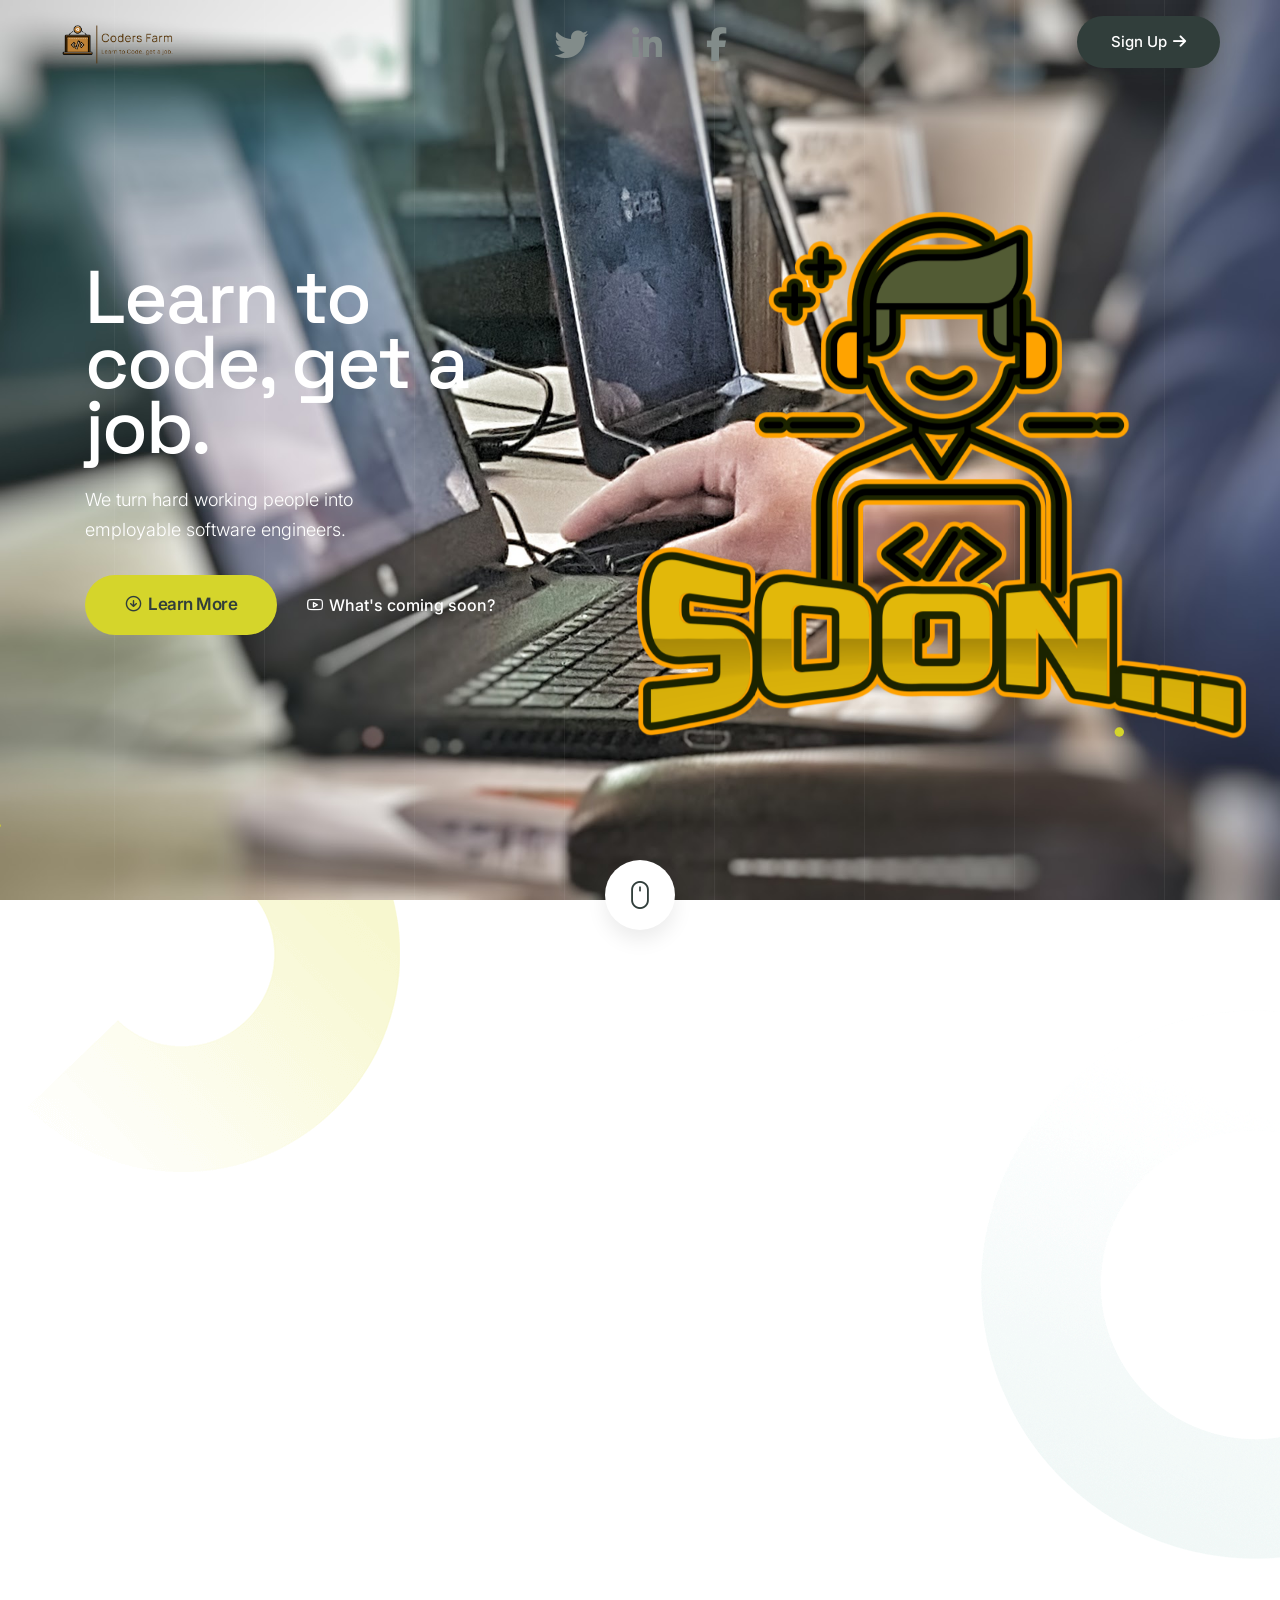
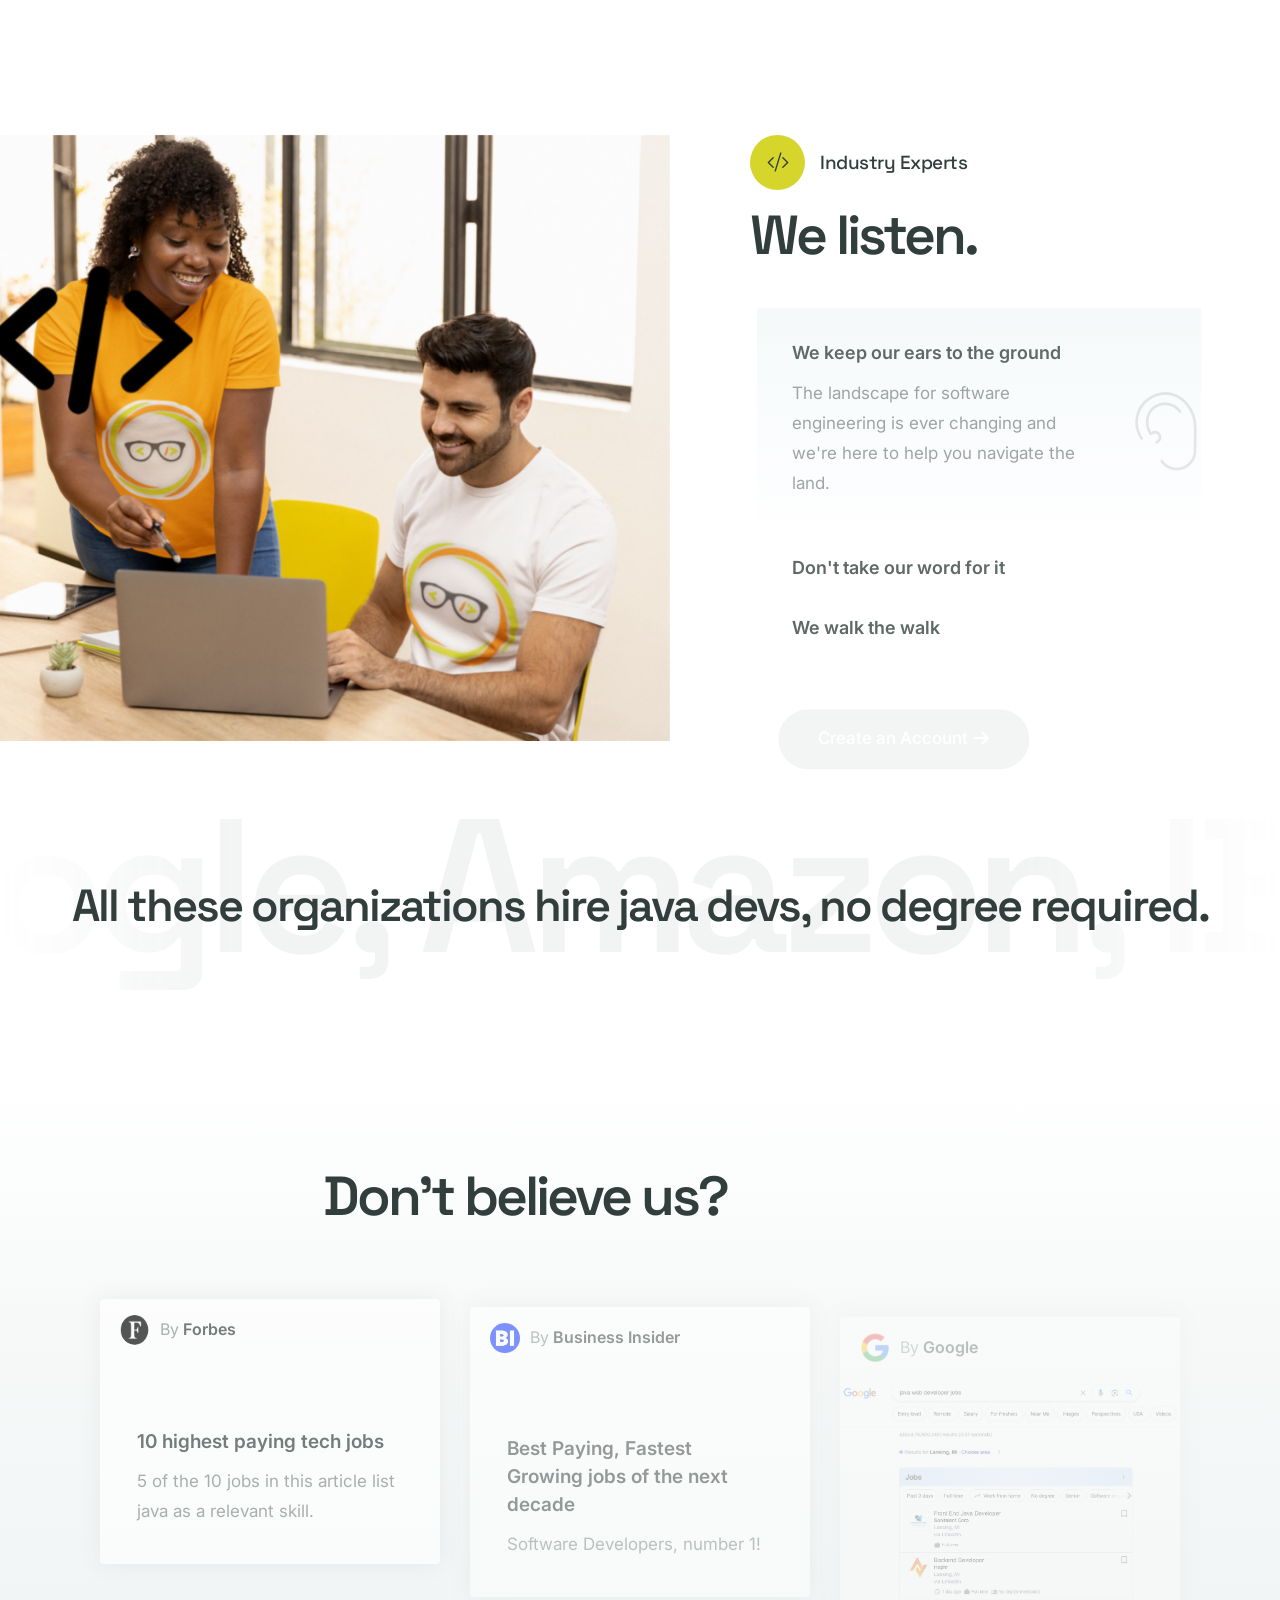
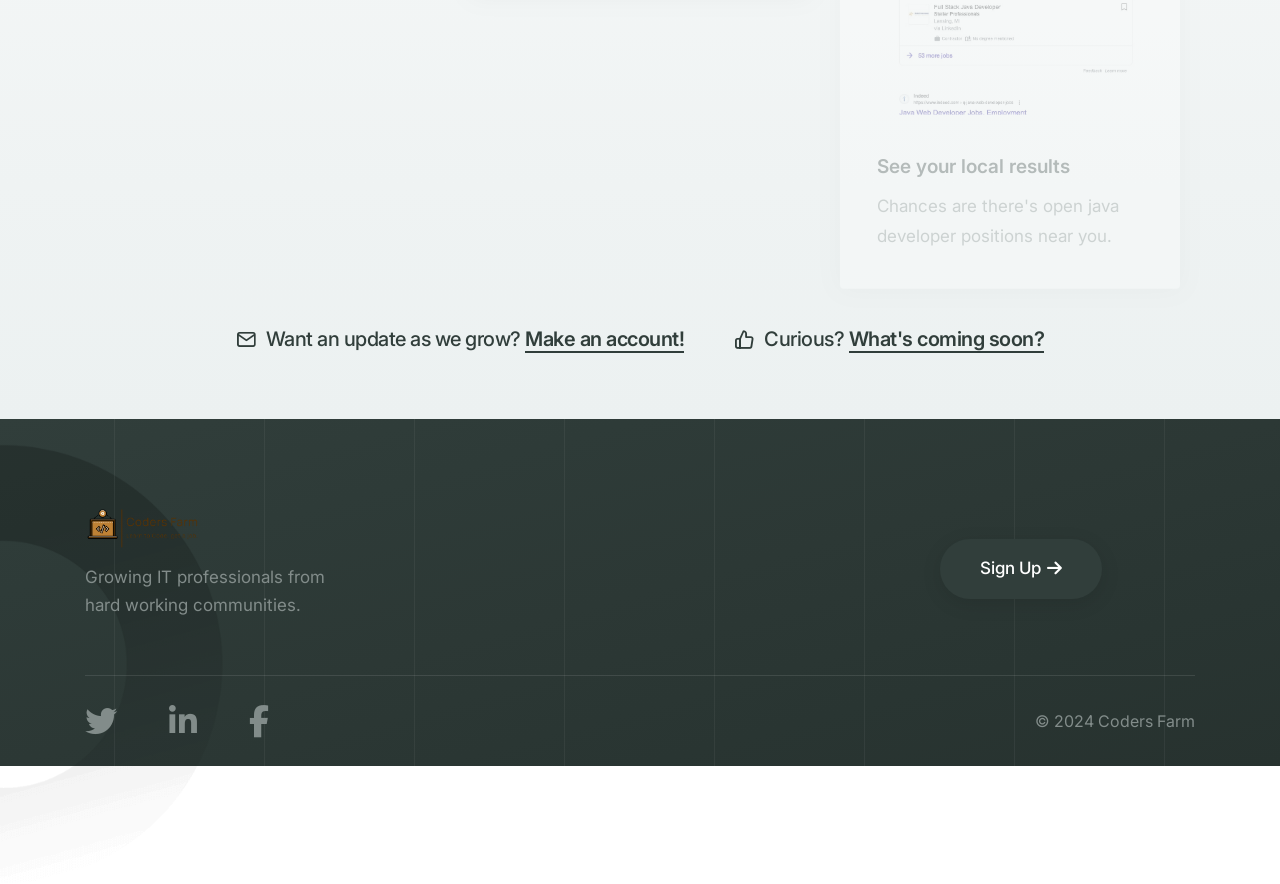
==== index.html @ 283779ad "init commit of base TLD site" ====
<!doctype html>
<html class="no-js" lang="en">
    <head>
        <title>Coders Farm - Learn to code, get a job.</title>
        <meta charset="utf-8">
        <meta http-equiv="X-UA-Compatible" content="IE=edge" />
        <meta name="author" content="ThemeZaa">
        <meta name="viewport" content="width=device-width,initial-scale=1.0" />
        <meta name="description" content="Elevate your online presence with Crafto - a modern, versatile, multipurpose Bootstrap 5 responsive HTML5, SCSS template using highly creative 48+ ready demos.">
        <!-- favicon icon -->
        <link rel="shortcut icon" href="images/cropped-codersfarm.png">
        <link rel="apple-touch-icon" href="images/apple-touch-icon-57x57.png">
        <link rel="apple-touch-icon" sizes="72x72" href="images/apple-touch-icon-72x72.png">
        <link rel="apple-touch-icon" sizes="114x114" href="images/apple-touch-icon-114x114.png">
        <!-- google fonts preconnect -->
        <link rel="preconnect" href="https://fonts.googleapis.com" crossorigin>
        <link rel="preconnect" href="https://fonts.gstatic.com" crossorigin>
        <!-- style sheets and font icons -->
        <link rel="stylesheet" href="css/vendors.min.css"/>
        <link rel="stylesheet" href="css/icon.min.css"/>
        <link rel="stylesheet" href="css/style.css"/>
        <link rel="stylesheet" href="css/responsive.css"/>
        <link rel="stylesheet" href="css/elearning.css" />
    </head>
    <body data-mobile-nav-trigger-alignment="right" data-mobile-nav-style="modern" data-mobile-nav-bg-color="#313e3b">
        <!-- start header -->
        <header> 
            <!-- start navigation -->
            <nav class="navbar navbar-expand-lg header-transparent bg-transparent header-reverse" data-header-hover="light">
                <div class="container-fluid">
                    <div class="col-auto col-lg-2 me-lg-0 me-auto">
                        <a class="navbar-brand" href="demo-elearning.html">
                            <img src="images/cf-wide-logo.png" alt="" class="default-logo">
                            <img src="images/cf-wide-logo.png" alt="" class="alt-logo">
                            <img src="images/demo-elearning-logo-black.png" data-at2x="images/demo-elearning-logo-black@2x.png" alt="" class="mobile-logo"> 
                        </a>
                    </div>
                    <div class="col-auto menu-order position-static">
                        <button class="navbar-toggler float-start" type="button" data-bs-toggle="collapse" data-bs-target="#navbarNav" aria-controls="navbarNav" aria-label="Toggle navigation">
                            <span class="navbar-toggler-line"></span>
                            <span class="navbar-toggler-line"></span>
                            <span class="navbar-toggler-line"></span>
                            <span class="navbar-toggler-line"></span>
                        </button>
                        <div class="collapse navbar-collapse" id="navbarNav"> 
                            <ul class="navbar-nav alt-font"> 
                                <li class="nav-item">
                                    <a class="twitter" href="https://twitter.com/coders_farm" target="_blank">
                                        <i class="fa-brands fa-twitter fa-2xl"></i>
                                    </a>
                                </li>
                                <li class="nav-item">
                                    &nbsp;&nbsp;&nbsp;&nbsp;&nbsp;
                                    &nbsp;&nbsp;&nbsp;&nbsp;&nbsp;
                                </li>
                                <li class="nav-item">
                                    <a class="linkedin" href="https://www.linkedin.com/company/7802043/admin/feed/posts/" target="_blank">
                                        <i class="fa-brands fa-linkedin-in fa-2xl"></i>
                                    </a>
                                </li>
                                <li class="nav-item">
                                    &nbsp;&nbsp;&nbsp;&nbsp;&nbsp;
                                    &nbsp;&nbsp;&nbsp;&nbsp;&nbsp;
                                </li>
                                <li class="nav-item">
                                    <a class="facebook" href="https://www.facebook.com/codersfarm" target="_blank">
                                        <i class="fa-brands fa-facebook-f fa-2xl"></i>
                                    </a>
                                </li>
                            </ul>
                        </div>
                    </div>
                    <div class="col-auto col-lg-2 text-end d-none d-sm-flex">
                        <div class="header-icon" style="margin-bottom: 5px;">
                            <a href="#modal-popup5" class="btn btn-large btn-dark-gray btn-box-shadow btn-rounded btn-switch-text slide-up-animation">
                                <span>
                                    <span class="btn-double-text" data-text="It's easy!">Sign Up</span>
                                    <span><i class="fa-solid fa-arrow-right"></i></span>
                                </span>
                            </a>
                        </div>  
                    </div>
                </div>
            </nav>
            <!-- end navigation -->
        </header>
        <!-- end header --> 
        <!-- start section -->
        <section class="p-0 overflow-hidden bg-dark-gray full-screen ipad-top-space-margin md-h-auto position-relative md-pb-70px sm-pb-40px cover-background" style="background-image: url('images/table-keyboards.jpeg')">
            <div class="background-position-center-top h-100 w-100 position-absolute left-0px top-0" style="background-image: url('images/vertical-line-bg-small.svg')"></div>
            <div id="particles-style-01" class="h-100 position-absolute left-0px top-0 w-100" data-particle="true" data-particle-options='{"particles": {"number": {"value": 6,"density": {"enable": true,"value_area": 2000}},"color": {"value": ["#d5d52b", "#d5d52b", "#d5d52b", "#d5d52b", "#d5d52b"]},"shape": {"type": "circle","stroke":{"width":0,"color":"#000000"}},"opacity": {"value": 1,"random": false,"anim": {"enable": false,"speed": 1,"sync": false}},"size": {"value": 8,"random": true,"anim": {"enable": false,"sync": true}},"line_linked":{"enable":false,"distance":0,"color":"#ffffff","opacity":1,"width":1},"move": {"enable": true,"speed":1,"direction": "right","random": false,"straight": false}},"interactivity": {"detect_on": "canvas","events": {"onhover": {"enable": false,"mode": "repulse"},"onclick": {"enable": false,"mode": "push"},"resize": true}},"retina_detect": false}'></div> 
            <div class="container h-100">
                <div class="row align-items-center justify-content-center h-100">
                    <div class="col-xl-5 col-lg-6 col-md-12 text-white text-center text-lg-start position-relative z-index-1 d-flex flex-column justify-content-center h-100 md-mt-50px md-mb-20px xs-mb-10px" data-anime='{ "el": "childs", "opacity": [0, 1], "rotateY": [90, 0], "rotateZ": [-10, 0], "translateY": [80, 0], "translateZ": [50, 0], "staggervalue": 200, "duration": 600, "delay": 100, "easing": "easeOutCirc" }'>
                        <span class="alt-font fs-75 lh-65 sm-fs-60 fw-500 mb-25px ls-minus-2px">Learn to code, get a job.</span>
                        <div class="mb-30px w-80 md-w-60 sm-w-100 d-block mx-auto mx-lg-0 overflow-hidden">
                            <span class="fs-18 fw-300 d-inline-block">We turn hard working people into employable software engineers.</span>
                        </div>
                        <div class="overflow-hidden">
                            <a href="#down-section" class="btn section-link btn-extra-large btn-base-color btn-rounded btn-switch-text fw-600 d-inline-block me-25px sm-me-10px align-middle left-icon">
                                <span>
                                    <span><i class="feather icon-feather-arrow-down-circle"></i></span>
                                    <span class="btn-double-text ls-minus-05px" data-text="Click!">Learn More</span>
                                </span>
                            </a>
                            <a href="https://www.youtube.com/embed/fCgTAINEyVQ" class="btn btn-link btn-hover-animation-switch btn-extra-large text-white popup-youtube btn-icon-left">
                                <span>
                                    <span class="btn-text">What's coming soon?</span>
                                    <span class="btn-icon"><i class="feather icon-feather-youtube"></i></span>
                                    <span class="btn-icon"><i class="feather icon-feather-youtube"></i></span>
                                </span> 
                            </a>
                        </div>
                    </div>
                    <div class="col-xl-7 col-lg-6 pt-30px lg-pt-0">
                        <div class="position-relative outside-box-right-10 md-outside-box-right-0 atropos" data-atropos>
                            <div class="atropos-scale">
                                <div class="atropos-rotate">
                                    <div class="atropos-inner text-center w-100">
                                        <img data-atropos-offset="1" class="position-relative z-index-9 animation-float" src="images/soon-logo.png" alt="">
                                    </div> 
                                </div>
                            </div>
                        </div>
                    </div>
                </div> 
            </div>
        </section>
        <!-- end section -->
        <!-- start section -->
        <section id="down-section" class="background-position-left-top background-no-repeat position-relative" style="background-image: url('images/demo-elearning-02.png')">
            <div class="position-absolute right-0px top-30px" data-bottom-top="transform: translateY(80px)" data-top-bottom="transform: translateY(-80px)">
                <img src="images/demo-elearning-04.png" alt="">
            </div>
            <div class="container">
                <div class="text-center position-absolute top-minus-40px left-0px right-0px z-index-1 d-none d-md-inline-block" data-anime='{ "opacity": [0, 1], "translate": [0, 0], "staggervalue": 100, "easing": "easeOutQuad" }'>
                    <a href="#we-listen" class="d-block section-link">
                        <div class="d-flex justify-content-center align-items-center mx-auto box-shadow-medium-bottom rounded-circle h-70px w-70px text-dark-gray bg-white">
                            <i class="bi bi-mouse icon-very-medium lh-0px"></i>
                        </div>
                    </a>
                </div>
                <div class="row justify-content-center">                    
                    <div class="col-lg-5 col-md-10 position-relative md-mb-40px sm-mb-25px" data-anime='{ "opacity": [0,1], "duration": 600, "delay":100, "staggervalue": 300, "easing": "easeOutQuad" }'>
                        <div class="icon-with-text-style-08 mb-20px">
                            <div class="feature-box feature-box-left-icon-middle">
                                <div class="feature-box-icon feature-box-icon-rounded w-55px h-55px rounded-circle bg-yellow me-15px">
                                    <i class="bi bi-award d-inline-block icon-extra-medium text-dark-gray"></i> 
                                </div>
                                <div class="feature-box-content last-paragraph-no-margin">
                                    <span class="d-inline-block alt-font fs-19 fw-500 ls-minus-05px text-dark-gray">Private and Public Sector Positions</span>
                                </div>
                            </div>
                        </div>
                        <h2 class="alt-font text-dark-gray fw-600 ls-minus-3px mx-auto">Full Stack Java</br>Web Development</h2>
                        <a href="#we-listen" class="btn btn-large btn-dark-gray btn-box-shadow btn-rounded btn-switch-text">
                            <span>
                                <span class="btn-double-text" data-text="Click!">Learn more</span>
                                <span><i class="fa-solid fa-arrow-right"></i></span>
                            </span>
                        </a>
                    </div>
                    <div class="col-xl-6 col-lg-7 col-md-10 offset-xl-1 position-relative mt-minus-1">
                        <div class="row row-cols-auto row-cols-sm-2" data-anime='{ "el": "childs", "translateX": [30, 0], "translateY": [30, 0], "opacity": [0,1], "duration": 600, "delay":100, "staggervalue": 300, "easing": "easeOutQuad" }'>
                            <!-- start features box item -->
                            <div class="col align-self-start">
                                <div class="feature-box text-start ps-30px pe-30px xl-pe-5px sm-pe-0">
                                    <div class="feature-box-icon position-absolute left-0px top-0px">
                                        <h2 class="alt-font fs-100 fw-700 ls-minus-1px opacity-1 mb-0">Front End</h2>
                                    </div>
                                    <div class="feature-box-content last-paragraph-no-margin pt-30 md-pt-21 sm-pt-40px">
                                        <span class="text-dark-gray fs-20 d-inline-block fw-600 mb-5px">What users see</span>
                                        <p>HTML, CSS and javascript... primarily. Every website in existence boils down to these 3 languages.</p>
                                        <span class="w-60px h-3px bg-yellow d-inline-block"></span>
                                    </div>
                                </div>
                            </div>
                            <!-- end features box item -->
                            <!-- start features box item -->
                            <div class="col align-self-end mt-25 xs-mt-30px">
                                <div class="feature-box text-start ps-30px pe-30px xl-pe-5px sm-pe-0">
                                    <div class="feature-box-icon position-absolute left-0px top-0px">
                                        <h2 class="alt-font fs-100 fw-700 ls-minus-1px opacity-1 mb-0">Back End</h2>
                                    </div>
                                    <div class="feature-box-content last-paragraph-no-margin pt-30 md-pt-21 sm-pt-40px">
                                        <span class="text-dark-gray fs-20 d-inline-block fw-600 mb-5px">The infamous "Processing..."</span>
                                        <p>Databases, configs and so much more. There is no website to see, without a back end to serve it.</p>
                                        <span class="w-60px h-3px bg-yellow d-inline-block"></span>
                                    </div>
                                </div>
                            </div>
                            <!-- end features box item -->
                            <!-- start features box item -->
                            <div class="col align-self-start mt-minus-12 xs-mt-30px">
                                <div class="feature-box text-start ps-30px pe-30px xl-pe-5px sm-pe-0">
                                    <div class="feature-box-icon position-absolute left-0px top-0px">
                                        <h2 class="alt-font fs-100 fw-700 ls-minus-1px opacity-1 mb-0">Get a job</h2>
                                    </div>
                                    <div class="feature-box-content last-paragraph-no-margin pt-30 md-pt-21 sm-pt-40px">
                                        <span class="text-dark-gray fs-20 d-inline-block fw-600 mb-5px">In demand skills</span>
                                        <p>There are plenty of reasons to learn to code, we focus on employability.</p>
                                        <span class="w-60px h-3px bg-yellow d-inline-block"></span>
                                    </div>
                                </div>
                            </div>
                            <!-- end features box item -->
                        </div>
                    </div>
                </div>
            </div>
        </section>
        <!-- end section -->
        <!-- start section -->
        <section id="we-listen" class="overflow-hidden">
            <div class="container">
                <div class="row justify-content-center align-items-center">
                    <div class="col-xl-7 col-lg-6 text-center md-mb-50px sm-mb-30px" data-anime='{ "el": "childs", "opacity": [0, 1], "duration": 600, "delay": 0, "staggervalue": 300, "easing": "easeOutQuad" }'>
                        <div class="position-relative pe-50px lg-pe-0 outside-box-left-10 md-outside-box-left-0 atropos" data-atropos>
                            <div class="atropos-scale">
                                <div class="atropos-rotate">
                                    <div class="atropos-inner text-center w-100 overflow-visible">
                                        <div data-atropos-offset="-5" class="position-absolute left-0px">
                                            <img src="images/ppl-cropped-835-710.png" alt="">
                                        </div>
                                        <img data-atropos-offset="5" class="position-relative z-index-9" src="images/code-icon-cropped-835-710.png" alt="">
                                    </div> 
                                </div>
                            </div>
                        </div>
                    </div>
                    <div class="col-xl-5 col-lg-6 col-md-11 position-relative" data-anime='{ "el": "childs", "translateX": [30, 0], "translateY": [30, 0], "opacity": [0,1], "duration": 600, "delay": 100, "staggervalue": 300, "easing": "easeOutQuad" }'>
                        <div class="icon-with-text-style-08 mb-20px">
                            <div class="feature-box feature-box-left-icon-middle">
                                <div class="feature-box-icon feature-box-icon-rounded w-55px h-55px rounded-circle bg-yellow me-15px">
                                    <i class="bi bi-code-slash d-inline-block icon-extra-medium text-dark-gray"></i> 
                                </div>
                                <div class="feature-box-content last-paragraph-no-margin">
                                    <span class="d-inline-block alt-font fs-19 fw-500 ls-minus-05px text-dark-gray">Industry Experts</span>
                                </div>
                            </div>
                        </div>
                        <h2 class="alt-font text-dark-gray fw-600 ls-minus-3px mb-40px sm-mb-25px mx-auto">We listen.</h2>
                        <div class="accordion accordion-style-06 text-start" id="accordion-style-07">
                            <!-- start accordion item -->
                            <div class="accordion-item active-accordion">
                                <div class="accordion-header">
                                    <a href="#" data-bs-toggle="collapse" data-bs-target="#accordion-style-07-01" aria-expanded="true" data-bs-parent="#accordion-style-07">
                                        <div class="accordion-title fs-18 position-relative pe-0 xs-lh-28px text-dark-gray fw-600 mb-0">We keep our ears to the ground</div>
                                    </a>
                                </div>
                                <div id="accordion-style-07-01" class="accordion-collapse collapse show" data-bs-parent="#accordion-style-07">
                                    <div class="accordion-body last-paragraph-no-margin">
                                        <p>The landscape for software engineering is ever changing and we're here to help you navigate the land.</p>
                                        <i class="line-icon-Ear icon-extra-double-large opacity-2"></i>
                                    </div>
                                </div>
                            </div>
                            <!-- end accordion item -->
                            <!-- start accordion item -->
                            <div class="accordion-item">
                                <div class="accordion-header">
                                    <a href="#" data-bs-toggle="collapse" data-bs-target="#accordion-style-07-02" aria-expanded="false" data-bs-parent="#accordion-style-07">
                                        <div class="accordion-title fs-18 position-relative pe-0 text-dark-gray fw-600 mb-0">Don't take our word for it</div>
                                    </a>
                                </div>
                                <div id="accordion-style-07-02" class="accordion-collapse collapse" data-bs-parent="#accordion-style-07">
                                    <div class="accordion-body last-paragraph-no-margin">
                                        <p>Please double check us. Ask your local hackers, makerspaces, IT friends. Companies and governments are always hiring java devs.</p>
                                        <i class="line-icon-Search-People icon-extra-double-large opacity-2"></i>
                                    </div>
                                </div>
                            </div>
                            <!-- end accordion item -->
                            <!-- start accordion item -->
                            <div class="accordion-item">
                                <div class="accordion-header">
                                    <a href="#" data-bs-toggle="collapse" data-bs-target="#accordion-style-07-03" aria-expanded="false" data-bs-parent="#accordion-style-07">
                                        <div class="accordion-title fs-18 position-relative pe-0 text-dark-gray fw-600 mb-0">We walk the walk</div>
                                    </a>
                                </div>
                                <div id="accordion-style-07-03" class="accordion-collapse collapse" data-bs-parent="#accordion-style-07">
                                    <div class="accordion-body last-paragraph-no-margin">
                                        <p>You'll be learning from people who are actively practicing what they're preaching. Professionally employed, doing this on the side to catch you up to speed and prepare you to hit the ground running!</p>
                                        <i class="line-icon-Footprint icon-extra-double-large opacity-2"></i>
                                    </div>
                                </div>
                            </div>
                            <!-- end accordion item -->
                        </div>
                        <a href="#modal-popup5" class="btn btn-extra-large btn-dark-gray btn-box-shadow btn-rounded btn-switch-text mt-30px slide-up-animation">
                            <span>
                                <span class="btn-double-text" data-text="It's easy!">Create an Account</span>
                                <span><i class="fa-solid fa-arrow-right"></i></span>
                            </span>
                        </a>
                    </div>
                </div>
            </div>
            <div class="container-fluid">
                <div class="row position-relative mt-40px xs-mt-20px">
                    <div class="col swiper swiper-width-auto feather-shadow text-center" data-slider-options='{ "slidesPerView": "auto", "spaceBetween":80, "centeredSlides": true, "speed": 30000, "loop": true, "pagination": { "el": ".slider-four-slide-pagination-2", "clickable": false }, "allowTouchMove": false, "autoplay": { "delay":1, "disableOnInteraction": false }, "navigation": { "nextEl": ".slider-four-slide-next-2", "prevEl": ".slider-four-slide-prev-2" }, "keyboard": { "enabled": true, "onlyInViewport": true }, "effect": "slide" }'>
                        <div class="swiper-wrapper marquee-slide">
                            <!-- start slider item -->
                            <div class="swiper-slide">
                                <div class="fs-190 ls-minus-10px pt-10px pb-10px alt-font fw-600 opacity-1">Google, Amazon, IBM,</div>
                            </div>
                            <!-- end slider item -->
                            <!-- start slider item -->
                            <div class="swiper-slide">
                                <div class="fs-190 ls-minus-10px pt-10px pb-10px alt-font fw-600 opacity-1">Netflix, Uber, eBay,</div>
                            </div>
                            <!-- end slider item -->
                            <!-- start slider item -->
                            <div class="swiper-slide">
                                <div class="fs-190 ls-minus-10px pt-10px pb-10px alt-font fw-600 opacity-1">Spotify, Nasa, Airbnb, the government,</div>
                            </div>
                            <!-- end slider item -->
                        </div> 
                    </div>  
                    <div class="col-12 position-absolute top-0 h-100 d-flex justify-content-center align-items-center left-0px z-index-1 text-center">
                        <h4 class="alt-font text-dark-gray fs-45 fw-600 ls-minus-2px xs-ls-minus-1px mb-0 mt-40px xs-mt-15px">All these organizations hire java devs, no degree required.</h4>
                    </div>
                </div>
            </div>
        </section>
        <!-- end section -->
        <!-- start section -->
        <section class="bg-gradient-tranquil-white overflow-hidden position-relative overlap-height pb-5 md-pb-7 xs-pb-50px">
            <div class="container overlap-gap-section">
                <div class="row justify-content-center align-items-center mb-4 text-center text-md-start">
                    <div class="col-xxl-8 col-md-7 sm-mb-10px">
                        <h2 class="alt-font text-dark-gray fw-600 ls-minus-3px mb-0">Don't believe us?</h2>
                    </div>
                </div>
                <div class="row">  
                    <div class="col-12">
                        <ul class="blog-masonry blog-wrapper grid-loading grid grid-3col xl-grid-3col lg-grid-3col md-grid-2col sm-grid-1col xs-grid-1col gutter-extra-large" data-anime='{ "el": "childs", "translateY": [50, 0], "opacity": [0,1], "duration": 1200, "delay": 0, "staggervalue": 150, "easing": "easeOutQuad" }'>
                            <li class="grid-sizer"></li>
                            <!-- start blog item -->
                            <li class="grid-item">
                                <div class="card border-0 border-radius-4px overflow-hidden box-shadow-large box-shadow-extra-large-hover">
                                    <div class="card-top d-flex align-items-center">
                                        <a href="demo-elearning-blog.html"><img src="images/Forbes_circle.png" class="avtar" alt=""></a>
                                        <span class="fs-16">By <a target="_blank" href="https://www.forbes.com/sites/jackkelly/2023/12/01/these-are-the-10-highest-paying-tech-jobs-in-the-us/" class="text-dark-gray fw-600">Forbes</a></span>
                                    </div>
                                    <div class="blog-image position-relative overflow-hidden">
                                        <a target="_blank" href="https://www.forbes.com/sites/jackkelly/2023/12/01/these-are-the-10-highest-paying-tech-jobs-in-the-us/"><img src="https://imageio.forbes.com/specials-images/imageserve/656a2e60f1de6b4a73e66c8c/Advanced-tester-examining-new-app/960x0.jpg?format=jpg&width=1440" alt="" /></a>
                                    </div>
                                    <div class="card-body p-0">
                                        <div class="post-content p-11 md-p-9">
                                            <a target="_blank" href="https://www.forbes.com/sites/jackkelly/2023/12/01/these-are-the-10-highest-paying-tech-jobs-in-the-us/" class="card-title mb-10px fw-600 fs-19 lh-28 text-dark-gray d-inline-block">10 highest paying tech jobs</a>
                                            <p class="mb-0">5 of the 10 jobs in this article list java as a relevant skill.</p>
                                        </div>
                                    </div>
                                </div>
                            </li>
                            <!-- end blog item -->
                            <!-- start blog item -->
                            <li class="grid-item">
                                <div class="card border-0 border-radius-4px overflow-hidden box-shadow-large box-shadow-extra-large-hover">
                                    <div class="card-top d-flex align-items-center">
                                        <a href="demo-elearning-blog.html"><img src="images/businessinsiderlogo.png" class="avtar" alt=""></a>
                                        <span class="fs-16">By <a target="_blank" href="https://www.businessinsider.com/best-high-paying-fast-growing-jobs-careers#1-software-developers-30" class="text-dark-gray fw-600">Business Insider</a></span>
                                    </div>
                                    <div class="blog-image position-relative overflow-hidden">
                                        <a target="_blank" href="https://www.businessinsider.com/best-high-paying-fast-growing-jobs-careers#1-software-developers-30"><img src="https://i.insider.com/64ff6a45a39a1b00190d624d?width=1000&format=jpeg&auto=webp" alt="" /></a>
                                    </div>
                                    <div class="card-body p-0">
                                        <div class="post-content p-11 md-p-9">
                                            <a target="_blank" href="https://www.businessinsider.com/best-high-paying-fast-growing-jobs-careers#1-software-developers-30" class="card-title mb-10px fw-600 fs-19 lh-28 text-dark-gray d-inline-block">Best Paying, Fastest Growing jobs of the next decade</a>
                                            <p class="mb-0">Software Developers, number 1!</p>
                                        </div>
                                    </div>
                                </div>
                            </li>
                            <!-- end blog item -->
                            <!-- start blog item -->
                            <li class="grid-item">
                                <div class="card border-0 border-radius-4px overflow-hidden box-shadow-large box-shadow-extra-large-hover">
                                    <div class="card-top d-flex align-items-center">
                                        <a target="_blank" href="https://www.google.com/search?q=java+web+developer+jobs"><img src="images/google-favicon-512.png" class="avtar" alt=""></a>
                                        <span class="fs-16">By <a target="_blank" href="https://www.google.com/search?q=java+web+developer+jobs" class="text-dark-gray fw-600">Google</a></span>
                                    </div>
                                    <div class="blog-image position-relative overflow-hidden">
                                        <a target="_blank" href="https://www.google.com/search?q=java+web+developer+jobs"><img src="/images/google-search-results.jpg" alt="" /></a>
                                    </div>
                                    <div class="card-body p-0">
                                        <div class="post-content p-11 md-p-9">
                                            <a target="_blank" href="https://www.google.com/search?q=java+web+developer+jobs" class="card-title mb-10px fw-600 fs-19 lh-28 text-dark-gray d-inline-block">See your local results</a>
                                            <p class="mb-0">Chances are there's open java developer positions near you.</p>
                                        </div>
                                    </div>
                                </div>
                            </li>
                            <!-- end blog item -->
                        </ul>
                    </div>
                </div>
                <div class="row justify-content-center mt-5">
                    <!-- start features box item -->
                    <div class="col-auto icon-with-text-style-08 md-mb-10px xs-mb-15px pe-25px md-pe-15px" data-anime='{ "translateX": [-50, 0], "opacity": [0,1], "duration": 600, "delay": 0, "staggervalue": 300, "easing": "easeOutQuad" }'>
                        <div class="feature-box feature-box-left-icon-middle xs-lh-28">
                            <div class="feature-box-icon me-10px">
                                <i class="feather icon-feather-mail fs-20 text-dark-gray"></i>
                            </div>
                            <div class="feature-box-content">
                                <span class="text-dark-gray fw-500 fs-20 xs-fs-18 ls-minus-05px">Want an update as we grow? 
                                    <a href="#modal-popup5" class="text-decoration-line-bottom-medium text-dark-gray fw-600 slide-up-animation">Make an account!</a>
                                </span>
                            </div>
                        </div>
                    </div>
                    <!-- end features box item -->
                    <!-- start features box item -->
                    <div class="col-auto icon-with-text-style-08 ps-25px md-ps-15px md-pe-15px" data-anime='{ "translateX": [50, 0], "opacity": [0,1], "duration": 600, "delay": 0, "staggervalue": 300, "easing": "easeOutQuad" }'>
                        <div class="feature-box feature-box-left-icon-middle xs-lh-28">
                            <div class="feature-box-icon me-10px">
                                <i class="feather icon-feather-thumbs-up fs-20 text-dark-gray"></i>
                            </div>
                            <div class="feature-box-content">
                                <span class="text-dark-gray fw-500 fs-20 xs-fs-18 ls-minus-05px">
                                    Curious?
                                    <a href="#modal-popup4" class="text-decoration-line-bottom-medium text-dark-gray fw-600 slide-up-animation">What's coming soon?</a>
                                </span>
                                <div id="modal-popup4" class="slide-up-popup mfp-hide col-xl-3 col-lg-6 col-md-7 col-11 mx-auto bg-white text-center modal-popup-main p-50px">
                                    <span class="text-dark-gray fw-600 fs-24 mb-10px d-block">Non-profit Coding Bootcamp, essentially...</span>
                                    <p>We are going to have many things to offer. Our mission statement is to grow professional software engineers from hard working communities. We are going to have many pathways into the tech industry, please stay tuned.</p>
                                    <a class="btn btn-small btn-rounded btn-dark-gray popup-modal-dismiss mt-10px" href="#">Dismiss</a>
                                </div>
                            </div>
                        </div>
                    </div>
                    <!-- end features box item -->
                </div>
            </div>
        </section>
        <!-- end section -->
        <!-- start footer -->
        <footer class="bg-gradient-aztec-green position-relative">
            <div class="position-absolute left-minus-100px top-25px">
                <img src="images/demo-elearning-bg-05.png" alt="" class="w-80">
            </div>
            <div class="background-position-center-top h-100 w-100 position-absolute left-0px top-0" style="background-image: url('images/vertical-line-bg-small.svg')"></div>
            <div class="container footer-dark text-center text-sm-start position-relative"> 
                <div class="row mb-5 sm-mb-7 xs-mb-30px">
                    <!-- start footer column -->
                    <div class="col-lg-3 col-md-4 col-sm-6 d-flex flex-column last-paragraph-no-margin md-mb-40px xs-mb-30px">
                        <a href="demo-elearning.html" class="footer-logo mb-15px d-inline-block">
                            <img src="images/cf-wide-logo.png" alt="">
                        </a>
                        <p class="lh-28">Growing IT professionals from hard working communities.</p>
                    </div>
                    <!-- end footer column -->  
                    <!-- start footer column -->
                    <div class="col-lg-3 col-md-4 col-sm-6 ps-4 last-paragraph-no-margin md-mb-40px xs-mb-30px"> 
                    </div>
                    <!-- end footer column -->
                    <!-- start footer column -->
                    <div class="col-lg-3 col-md-4 col-sm-6 last-paragraph-no-margin xs-mb-30px"> 
                    </div>
                    <!-- end footer column -->
                    <!-- start footer column -->
                    <div class="col-lg-3 col-md-12 col-sm-6 text-md-center text-lg-start">
                        <a href="#modal-popup5" class="btn btn-extra-large btn-dark-gray btn-box-shadow btn-rounded btn-switch-text mt-30px slide-up-animation">
                            <span>
                                <span class="btn-double-text" data-text="It's easy!">Sign Up</span>
                                <span><i class="fa-solid fa-arrow-right"></i></span>
                            </span>
                        </a>
                    </div>
                    <!-- end footer column -->
                </div> 
                <div class="row align-items-center footer-bottom border-top border-color-transparent-white-light pt-30px g-0">
                    <!-- start footer menu -->
                    <div class="col-xl-7 ps-0 text-center text-xl-start lg-mb-10px"> 
                        <ul class="footer-navbar fs-16 lh-normal"> 
                            <li class="nav-item">
                                <a class="twitter" href="https://twitter.com/coders_farm" target="_blank">
                                    <i class="fa-brands fa-twitter fa-2xl fa-bounce"></i>
                                </a>
                            </li>
                            <li class="nav-item">
                                &nbsp;&nbsp;&nbsp;&nbsp;&nbsp;
                                &nbsp;&nbsp;&nbsp;&nbsp;&nbsp;
                            </li>
                            <li class="nav-item">
                                <a class="linkedin" href="https://www.linkedin.com/company/7802043/admin/feed/posts/" target="_blank">
                                    <i class="fa-brands fa-linkedin-in fa-2xl fa-beat"></i>
                                </a>
                            </li>
                            <li class="nav-item">
                                &nbsp;&nbsp;&nbsp;&nbsp;&nbsp;
                                &nbsp;&nbsp;&nbsp;&nbsp;&nbsp;
                            </li>
                            <li class="nav-item">
                                <a class="facebook" href="https://www.facebook.com/codersfarm" target="_blank">
                                    <i class="fa-brands fa-facebook-f fa-2xl fa-shake"></i>
                                </a>
                            </li>
                        </ul>
                    </div> 
                    <!-- end footer menu -->
                    <!-- start copyright -->
                    <div class="col-xl-5 last-paragraph-no-margin text-center text-xl-end">
                        <p class="fs-16">&copy; 2024 Coders Farm</p>
                    </div>
                    <!-- start copyright -->
                </div>
            </div> 
        </footer>
        <!-- end footer -->
        <div id="modal-popup5" class="slide-up-popup mfp-hide col-xl-3 col-lg-6 col-md-7 col-11 mx-auto bg-white text-center modal-popup-main p-50px">
            <span class="text-dark-gray fw-600 fs-24 mb-10px d-block">Sorry, we're almost there...</span>
            <p>We're designing our public app now so you can create your profile and see more of what we have to offer</p>
            <p>Follow us on social media so you don't miss our launch!</p>
            <a class="btn btn-small btn-rounded btn-dark-gray popup-modal-dismiss mt-10px" href="#">Dismiss</a>
        </div>
        <!-- start scroll progress -->
        <div class="scroll-progress d-none d-xxl-block">
            <a href="#" class="scroll-top" aria-label="scroll">
                <span class="scroll-text">Back to top</span><span class="scroll-line"><span class="scroll-point"></span></span>
            </a>
        </div>
        <!-- end scroll progress -->
        <!-- javascript libraries -->
        <script type="text/javascript" src="js/jquery.js"></script>
        <script type="text/javascript" src="js/vendors.min.js"></script>
        <script type="text/javascript" src="js/main.js"></script>
    </body>
</html>
---- css/icon.min.css ----
@charset "UTF-8";/*!
    Font Awesome
    Version: 6.5.1
    Plugin URL: https://fontawesome.com
    License: Copyright 2023 Fonticons, Inc. | https://fontawesome.com/license/free (Icons: CC BY 4.0, Fonts: SIL OFL 1.1, Code: MIT License)
!*/.fa-stack,.fa-ul>li{position:relative}.fa-beat,.fa-bounce{-webkit-animation-delay:var(--fa-animation-delay,0s);-webkit-animation-duration:var(--fa-animation-duration,1s)}.fa{font-family:var(--fa-style-family,"Font Awesome 6 Free");font-weight:var(--fa-style,900)}.fa-brands,.fa-regular,.fab,.far{font-weight:400}.fa,.fa-brands,.fa-classic,.fa-regular,.fa-sharp,.fa-solid,.fab,.far,.fas{-moz-osx-font-smoothing:grayscale;-webkit-font-smoothing:antialiased;display:var(--fa-display,inline-block);font-style:normal;font-variant:normal;line-height:1;text-rendering:auto}.fa-classic,.fa-regular,.fa-solid,.far,.fas{font-family:"Font Awesome 6 Free"}.fa-brands,.fab{font-family:"Font Awesome 6 Brands"}.fa-1x{font-size:1em}.fa-2x,.fa-2xl,.fa-stack-2x{font-size:2em}.fa-3x{font-size:3em}.fa-4x{font-size:4em}.fa-5x{font-size:5em}.fa-6x{font-size:6em}.fa-7x{font-size:7em}.fa-8x{font-size:8em}.fa-9x{font-size:9em}.fa-10x{font-size:10em}.fa-2xs{font-size:.625em;line-height:.1em;vertical-align:.225em}.fa-xs{font-size:.75em;line-height:.08333em;vertical-align:.125em}.fa-sm{font-size:.875em;line-height:.07143em;vertical-align:.05357em}.fa-lg{font-size:1.25em;line-height:.05em;vertical-align:-.075em}.fa-xl{font-size:1.5em;line-height:.04167em;vertical-align:-.125em}.fa-2xl{line-height:.03125em;vertical-align:-.1875em}.fa-fw{text-align:center;width:1.25em}.fa-ul{list-style-type:none;margin-left:var(--fa-li-margin,2.5em);padding-left:0}.fa-li{left:calc(var(--fa-li-width,2em) * -1);position:absolute;text-align:center;width:var(--fa-li-width,2em);line-height:inherit}.fa-border{border-color:var(--fa-border-color,#eee);border-radius:var(--fa-border-radius,.1em);border-style:var(--fa-border-style,solid);border-width:var(--fa-border-width,.08em);padding:var(--fa-border-padding,.2em .25em .15em)}.fa-pull-left{float:left;margin-right:var(--fa-pull-margin,.3em)}.fa-pull-right{float:right;margin-left:var(--fa-pull-margin,.3em)}.fa-beat{-webkit-animation-name:fa-beat;animation-name:fa-beat;animation-delay:var(--fa-animation-delay,0s);-webkit-animation-direction:var(--fa-animation-direction,normal);animation-direction:var(--fa-animation-direction,normal);animation-duration:var(--fa-animation-duration,1s);-webkit-animation-iteration-count:var(--fa-animation-iteration-count,infinite);animation-iteration-count:var(--fa-animation-iteration-count,infinite);-webkit-animation-timing-function:var(--fa-animation-timing,ease-in-out);animation-timing-function:var(--fa-animation-timing,ease-in-out)}.fa-bounce,.fa-fade{-webkit-animation-direction:var(--fa-animation-direction,normal);-webkit-animation-iteration-count:var(--fa-animation-iteration-count,infinite)}.fa-bounce{-webkit-animation-name:fa-bounce;animation-name:fa-bounce;animation-delay:var(--fa-animation-delay,0s);animation-direction:var(--fa-animation-direction,normal);animation-duration:var(--fa-animation-duration,1s);animation-iteration-count:var(--fa-animation-iteration-count,infinite);-webkit-animation-timing-function:var(--fa-animation-timing,cubic-bezier(.28,.84,.42,1));animation-timing-function:var(--fa-animation-timing,cubic-bezier(.28,.84,.42,1))}.fa-beat-fade,.fa-fade{-webkit-animation-delay:var(--fa-animation-delay,0s)}.fa-fade{-webkit-animation-name:fa-fade;animation-name:fa-fade;animation-delay:var(--fa-animation-delay,0s);animation-direction:var(--fa-animation-direction,normal);-webkit-animation-duration:var(--fa-animation-duration,1s);animation-duration:var(--fa-animation-duration,1s);animation-iteration-count:var(--fa-animation-iteration-count,infinite);-webkit-animation-timing-function:var(--fa-animation-timing,cubic-bezier(.4,0,.6,1));animation-timing-function:var(--fa-animation-timing,cubic-bezier(.4,0,.6,1))}.fa-beat-fade,.fa-flip{-webkit-animation-direction:var(--fa-animation-direction,normal);-webkit-animation-iteration-count:var(--fa-animation-iteration-count,infinite)}.fa-beat-fade{-webkit-animation-name:fa-beat-fade;animation-name:fa-beat-fade;animation-delay:var(--fa-animation-delay,0s);animation-direction:var(--fa-animation-direction,normal);-webkit-animation-duration:var(--fa-animation-duration,1s);animation-duration:var(--fa-animation-duration,1s);animation-iteration-count:var(--fa-animation-iteration-count,infinite);-webkit-animation-timing-function:var(--fa-animation-timing,cubic-bezier(.4,0,.6,1));animation-timing-function:var(--fa-animation-timing,cubic-bezier(.4,0,.6,1))}.fa-flip,.fa-shake{-webkit-animation-delay:var(--fa-animation-delay,0s)}.fa-flip{-webkit-animation-name:fa-flip;animation-name:fa-flip;animation-delay:var(--fa-animation-delay,0s);animation-direction:var(--fa-animation-direction,normal);-webkit-animation-duration:var(--fa-animation-duration,1s);animation-duration:var(--fa-animation-duration,1s);animation-iteration-count:var(--fa-animation-iteration-count,infinite);-webkit-animation-timing-function:var(--fa-animation-timing,ease-in-out);animation-timing-function:var(--fa-animation-timing,ease-in-out)}.fa-shake,.fa-spin{-webkit-animation-direction:var(--fa-animation-direction,normal);-webkit-animation-iteration-count:var(--fa-animation-iteration-count,infinite)}.fa-shake{-webkit-animation-name:fa-shake;animation-name:fa-shake;animation-delay:var(--fa-animation-delay,0s);animation-direction:var(--fa-animation-direction,normal);-webkit-animation-duration:var(--fa-animation-duration,1s);animation-duration:var(--fa-animation-duration,1s);animation-iteration-count:var(--fa-animation-iteration-count,infinite);-webkit-animation-timing-function:var(--fa-animation-timing,linear);animation-timing-function:var(--fa-animation-timing,linear)}.fa-spin{-webkit-animation-name:fa-spin;animation-name:fa-spin;-webkit-animation-delay:var(--fa-animation-delay,0s);animation-delay:var(--fa-animation-delay,0s);animation-direction:var(--fa-animation-direction,normal);-webkit-animation-duration:var(--fa-animation-duration,2s);animation-duration:var(--fa-animation-duration,2s);animation-iteration-count:var(--fa-animation-iteration-count,infinite);-webkit-animation-timing-function:var(--fa-animation-timing,linear);animation-timing-function:var(--fa-animation-timing,linear)}.fa-spin-reverse{--fa-animation-direction:reverse}.fa-pulse,.fa-spin-pulse{-webkit-animation-name:fa-spin;animation-name:fa-spin;-webkit-animation-direction:var(--fa-animation-direction,normal);animation-direction:var(--fa-animation-direction,normal);-webkit-animation-duration:var(--fa-animation-duration,1s);animation-duration:var(--fa-animation-duration,1s);-webkit-animation-iteration-count:var(--fa-animation-iteration-count,infinite);animation-iteration-count:var(--fa-animation-iteration-count,infinite);-webkit-animation-timing-function:var(--fa-animation-timing,steps(8));animation-timing-function:var(--fa-animation-timing,steps(8))}@media (prefers-reduced-motion:reduce){.fa-beat,.fa-beat-fade,.fa-bounce,.fa-fade,.fa-flip,.fa-pulse,.fa-shake,.fa-spin,.fa-spin-pulse{-webkit-animation-delay:-1ms;animation-delay:-1ms;-webkit-animation-duration:1ms;animation-duration:1ms;-webkit-animation-iteration-count:1;animation-iteration-count:1;-webkit-transition-delay:0s;transition-delay:0s;-webkit-transition-duration:0s;transition-duration:0s}}@-webkit-keyframes fa-beat{0%,90%{-webkit-transform:scale(1);transform:scale(1)}45%{-webkit-transform:scale(var(--fa-beat-scale,1.25));transform:scale(var(--fa-beat-scale,1.25))}}@keyframes fa-beat{0%,90%{-webkit-transform:scale(1);transform:scale(1)}45%{-webkit-transform:scale(var(--fa-beat-scale,1.25));transform:scale(var(--fa-beat-scale,1.25))}}@-webkit-keyframes fa-bounce{0%,100%,64%{-webkit-transform:scale(1,1) translateY(0);transform:scale(1,1) translateY(0)}10%{-webkit-transform:scale(var(--fa-bounce-start-scale-x,1.1),var(--fa-bounce-start-scale-y,.9)) translateY(0);transform:scale(var(--fa-bounce-start-scale-x,1.1),var(--fa-bounce-start-scale-y,.9)) translateY(0)}30%{-webkit-transform:scale(var(--fa-bounce-jump-scale-x,.9),var(--fa-bounce-jump-scale-y,1.1)) translateY(var(--fa-bounce-height,-.5em));transform:scale(var(--fa-bounce-jump-scale-x,.9),var(--fa-bounce-jump-scale-y,1.1)) translateY(var(--fa-bounce-height,-.5em))}50%{-webkit-transform:scale(var(--fa-bounce-land-scale-x,1.05),var(--fa-bounce-land-scale-y,.95)) translateY(0);transform:scale(var(--fa-bounce-land-scale-x,1.05),var(--fa-bounce-land-scale-y,.95)) translateY(0)}57%{-webkit-transform:scale(1,1) translateY(var(--fa-bounce-rebound,-.125em));transform:scale(1,1) translateY(var(--fa-bounce-rebound,-.125em))}}@keyframes fa-bounce{0%,100%,64%{-webkit-transform:scale(1,1) translateY(0);transform:scale(1,1) translateY(0)}10%{-webkit-transform:scale(var(--fa-bounce-start-scale-x,1.1),var(--fa-bounce-start-scale-y,.9)) translateY(0);transform:scale(var(--fa-bounce-start-scale-x,1.1),var(--fa-bounce-start-scale-y,.9)) translateY(0)}30%{-webkit-transform:scale(var(--fa-bounce-jump-scale-x,.9),var(--fa-bounce-jump-scale-y,1.1)) translateY(var(--fa-bounce-height,-.5em));transform:scale(var(--fa-bounce-jump-scale-x,.9),var(--fa-bounce-jump-scale-y,1.1)) translateY(var(--fa-bounce-height,-.5em))}50%{-webkit-transform:scale(var(--fa-bounce-land-scale-x,1.05),var(--fa-bounce-land-scale-y,.95)) translateY(0);transform:scale(var(--fa-bounce-land-scale-x,1.05),var(--fa-bounce-land-scale-y,.95)) translateY(0)}57%{-webkit-transform:scale(1,1) translateY(var(--fa-bounce-rebound,-.125em));transform:scale(1,1) translateY(var(--fa-bounce-rebound,-.125em))}}@-webkit-keyframes fa-fade{50%{opacity:var(--fa-fade-opacity,.4)}}@keyframes fa-fade{50%{opacity:var(--fa-fade-opacity,.4)}}@-webkit-keyframes fa-beat-fade{0%,100%{opacity:var(--fa-beat-fade-opacity,.4);-webkit-transform:scale(1);transform:scale(1)}50%{opacity:1;-webkit-transform:scale(var(--fa-beat-fade-scale,1.125));transform:scale(var(--fa-beat-fade-scale,1.125))}}@keyframes fa-beat-fade{0%,100%{opacity:var(--fa-beat-fade-opacity,.4);-webkit-transform:scale(1);transform:scale(1)}50%{opacity:1;-webkit-transform:scale(var(--fa-beat-fade-scale,1.125));transform:scale(var(--fa-beat-fade-scale,1.125))}}@-webkit-keyframes fa-flip{50%{-webkit-transform:rotate3d(var(--fa-flip-x,0),var(--fa-flip-y,1),var(--fa-flip-z,0),var(--fa-flip-angle,-180deg));transform:rotate3d(var(--fa-flip-x,0),var(--fa-flip-y,1),var(--fa-flip-z,0),var(--fa-flip-angle,-180deg))}}@keyframes fa-flip{50%{-webkit-transform:rotate3d(var(--fa-flip-x,0),var(--fa-flip-y,1),var(--fa-flip-z,0),var(--fa-flip-angle,-180deg));transform:rotate3d(var(--fa-flip-x,0),var(--fa-flip-y,1),var(--fa-flip-z,0),var(--fa-flip-angle,-180deg))}}@-webkit-keyframes fa-shake{0%{-webkit-transform:rotate(-15deg);transform:rotate(-15deg)}4%{-webkit-transform:rotate(15deg);transform:rotate(15deg)}24%,8%{-webkit-transform:rotate(-18deg);transform:rotate(-18deg)}12%,28%{-webkit-transform:rotate(18deg);transform:rotate(18deg)}16%{-webkit-transform:rotate(-22deg);transform:rotate(-22deg)}20%{-webkit-transform:rotate(22deg);transform:rotate(22deg)}32%{-webkit-transform:rotate(-12deg);transform:rotate(-12deg)}36%{-webkit-transform:rotate(12deg);transform:rotate(12deg)}100%,40%{-webkit-transform:rotate(0);transform:rotate(0)}}@keyframes fa-shake{0%{-webkit-transform:rotate(-15deg);transform:rotate(-15deg)}4%{-webkit-transform:rotate(15deg);transform:rotate(15deg)}24%,8%{-webkit-transform:rotate(-18deg);transform:rotate(-18deg)}12%,28%{-webkit-transform:rotate(18deg);transform:rotate(18deg)}16%{-webkit-transform:rotate(-22deg);transform:rotate(-22deg)}20%{-webkit-transform:rotate(22deg);transform:rotate(22deg)}32%{-webkit-transform:rotate(-12deg);transform:rotate(-12deg)}36%{-webkit-transform:rotate(12deg);transform:rotate(12deg)}100%,40%{-webkit-transform:rotate(0);transform:rotate(0)}}@-webkit-keyframes fa-spin{0%{-webkit-transform:rotate(0);transform:rotate(0)}100%{-webkit-transform:rotate(360deg);transform:rotate(360deg)}}@keyframes fa-spin{0%{-webkit-transform:rotate(0);transform:rotate(0)}100%{-webkit-transform:rotate(360deg);transform:rotate(360deg)}}.fa-rotate-90{-webkit-transform:rotate(90deg);transform:rotate(90deg)}.fa-rotate-180{-webkit-transform:rotate(180deg);transform:rotate(180deg)}.fa-rotate-270{-webkit-transform:rotate(270deg);transform:rotate(270deg)}.fa-flip-horizontal{-webkit-transform:scale(-1,1);transform:scale(-1,1)}.fa-flip-vertical{-webkit-transform:scale(1,-1);transform:scale(1,-1)}.fa-flip-both,.fa-flip-horizontal.fa-flip-vertical{-webkit-transform:scale(-1,-1);transform:scale(-1,-1)}.fa-rotate-by{-webkit-transform:rotate(var(--fa-rotate-angle,none));transform:rotate(var(--fa-rotate-angle,none))}.fa-stack{display:inline-block;height:2em;line-height:2em;vertical-align:middle;width:2.5em}.fa-stack-1x,.fa-stack-2x{left:0;position:absolute;text-align:center;width:100%;z-index:var(--fa-stack-z-index,auto)}.fa-stack-1x{line-height:inherit}.fa-inverse{color:var(--fa-inverse,#fff)}.fa-0::before{content:"0"}.fa-1::before{content:"1"}.fa-2::before{content:"2"}.fa-3::before{content:"3"}.fa-4::before{content:"4"}.fa-5::before{content:"5"}.fa-6::before{content:"6"}.fa-7::before{content:"7"}.fa-8::before{content:"8"}.fa-9::before{content:"9"}.fa-fill-drip::before{content:"\f576"}.fa-arrows-to-circle::before{content:"\e4bd"}.fa-chevron-circle-right::before,.fa-circle-chevron-right::before{content:"\f138"}.fa-at::before{content:"@"}.fa-trash-alt::before,.fa-trash-can::before{content:"\f2ed"}.fa-text-height::before{content:"\f034"}.fa-user-times::before,.fa-user-xmark::before{content:"\f235"}.fa-stethoscope::before{content:"\f0f1"}.fa-comment-alt::before,.fa-message::before{content:"\f27a"}.fa-info::before{content:"\f129"}.fa-compress-alt::before,.fa-down-left-and-up-right-to-center::before{content:"\f422"}.fa-explosion::before{content:"\e4e9"}.fa-file-alt::before,.fa-file-lines::before,.fa-file-text::before{content:"\f15c"}.fa-wave-square::before{content:"\f83e"}.fa-ring::before{content:"\f70b"}.fa-building-un::before{content:"\e4d9"}.fa-dice-three::before{content:"\f527"}.fa-calendar-alt::before,.fa-calendar-days::before{content:"\f073"}.fa-anchor-circle-check::before{content:"\e4aa"}.fa-building-circle-arrow-right::before{content:"\e4d1"}.fa-volleyball-ball::before,.fa-volleyball::before{content:"\f45f"}.fa-arrows-up-to-line::before{content:"\e4c2"}.fa-sort-desc::before,.fa-sort-down::before{content:"\f0dd"}.fa-circle-minus::before,.fa-minus-circle::before{content:"\f056"}.fa-door-open::before{content:"\f52b"}.fa-right-from-bracket::before,.fa-sign-out-alt::before{content:"\f2f5"}.fa-atom::before{content:"\f5d2"}.fa-soap::before{content:"\e06e"}.fa-heart-music-camera-bolt::before,.fa-icons::before{content:"\f86d"}.fa-microphone-alt-slash::before,.fa-microphone-lines-slash::before{content:"\f539"}.fa-bridge-circle-check::before{content:"\e4c9"}.fa-pump-medical::before{content:"\e06a"}.fa-fingerprint::before{content:"\f577"}.fa-hand-point-right::before{content:"\f0a4"}.fa-magnifying-glass-location::before,.fa-search-location::before{content:"\f689"}.fa-forward-step::before,.fa-step-forward::before{content:"\f051"}.fa-face-smile-beam::before,.fa-smile-beam::before{content:"\f5b8"}.fa-flag-checkered::before{content:"\f11e"}.fa-football-ball::before,.fa-football::before{content:"\f44e"}.fa-school-circle-exclamation::before{content:"\e56c"}.fa-crop::before{content:"\f125"}.fa-angle-double-down::before,.fa-angles-down::before{content:"\f103"}.fa-users-rectangle::before{content:"\e594"}.fa-people-roof::before{content:"\e537"}.fa-people-line::before{content:"\e534"}.fa-beer-mug-empty::before,.fa-beer::before{content:"\f0fc"}.fa-diagram-predecessor::before{content:"\e477"}.fa-arrow-up-long::before,.fa-long-arrow-up::before{content:"\f176"}.fa-burn::before,.fa-fire-flame-simple::before{content:"\f46a"}.fa-male::before,.fa-person::before{content:"\f183"}.fa-laptop::before{content:"\f109"}.fa-file-csv::before{content:"\f6dd"}.fa-menorah::before{content:"\f676"}.fa-truck-plane::before{content:"\e58f"}.fa-record-vinyl::before{content:"\f8d9"}.fa-face-grin-stars::before,.fa-grin-stars::before{content:"\f587"}.fa-bong::before{content:"\f55c"}.fa-pastafarianism::before,.fa-spaghetti-monster-flying::before{content:"\f67b"}.fa-arrow-down-up-across-line::before{content:"\e4af"}.fa-spoon::before,.fa-utensil-spoon::before{content:"\f2e5"}.fa-jar-wheat::before{content:"\e517"}.fa-envelopes-bulk::before,.fa-mail-bulk::before{content:"\f674"}.fa-file-circle-exclamation::before{content:"\e4eb"}.fa-circle-h::before,.fa-hospital-symbol::before{content:"\f47e"}.fa-pager::before{content:"\f815"}.fa-address-book::before,.fa-contact-book::before{content:"\f2b9"}.fa-strikethrough::before{content:"\f0cc"}.fa-k::before{content:"K"}.fa-landmark-flag::before{content:"\e51c"}.fa-pencil-alt::before,.fa-pencil::before{content:"\f303"}.fa-backward::before{content:"\f04a"}.fa-caret-right::before{content:"\f0da"}.fa-comments::before{content:"\f086"}.fa-file-clipboard::before,.fa-paste::before{content:"\f0ea"}.fa-code-pull-request::before{content:"\e13c"}.fa-clipboard-list::before{content:"\f46d"}.fa-truck-loading::before,.fa-truck-ramp-box::before{content:"\f4de"}.fa-user-check::before{content:"\f4fc"}.fa-vial-virus::before{content:"\e597"}.fa-sheet-plastic::before{content:"\e571"}.fa-blog::before{content:"\f781"}.fa-user-ninja::before{content:"\f504"}.fa-person-arrow-up-from-line::before{content:"\e539"}.fa-scroll-torah::before,.fa-torah::before{content:"\f6a0"}.fa-broom-ball::before,.fa-quidditch-broom-ball::before,.fa-quidditch::before{content:"\f458"}.fa-toggle-off::before{content:"\f204"}.fa-archive::before,.fa-box-archive::before{content:"\f187"}.fa-person-drowning::before{content:"\e545"}.fa-arrow-down-9-1::before,.fa-sort-numeric-desc::before,.fa-sort-numeric-down-alt::before{content:"\f886"}.fa-face-grin-tongue-squint::before,.fa-grin-tongue-squint::before{content:"\f58a"}.fa-spray-can::before{content:"\f5bd"}.fa-truck-monster::before{content:"\f63b"}.fa-w::before{content:"W"}.fa-earth-africa::before,.fa-globe-africa::before{content:"\f57c"}.fa-rainbow::before{content:"\f75b"}.fa-circle-notch::before{content:"\f1ce"}.fa-tablet-alt::before,.fa-tablet-screen-button::before{content:"\f3fa"}.fa-paw::before{content:"\f1b0"}.fa-cloud::before{content:"\f0c2"}.fa-trowel-bricks::before{content:"\e58a"}.fa-face-flushed::before,.fa-flushed::before{content:"\f579"}.fa-hospital-user::before{content:"\f80d"}.fa-tent-arrow-left-right::before{content:"\e57f"}.fa-gavel::before,.fa-legal::before{content:"\f0e3"}.fa-binoculars::before{content:"\f1e5"}.fa-microphone-slash::before{content:"\f131"}.fa-box-tissue::before{content:"\e05b"}.fa-motorcycle::before{content:"\f21c"}.fa-bell-concierge::before,.fa-concierge-bell::before{content:"\f562"}.fa-pen-ruler::before,.fa-pencil-ruler::before{content:"\f5ae"}.fa-people-arrows-left-right::before,.fa-people-arrows::before{content:"\e068"}.fa-mars-and-venus-burst::before{content:"\e523"}.fa-caret-square-right::before,.fa-square-caret-right::before{content:"\f152"}.fa-cut::before,.fa-scissors::before{content:"\f0c4"}.fa-sun-plant-wilt::before{content:"\e57a"}.fa-toilets-portable::before{content:"\e584"}.fa-hockey-puck::before{content:"\f453"}.fa-table::before{content:"\f0ce"}.fa-magnifying-glass-arrow-right::before{content:"\e521"}.fa-digital-tachograph::before,.fa-tachograph-digital::before{content:"\f566"}.fa-users-slash::before{content:"\e073"}.fa-clover::before{content:"\e139"}.fa-mail-reply::before,.fa-reply::before{content:"\f3e5"}.fa-star-and-crescent::before{content:"\f699"}.fa-house-fire::before{content:"\e50c"}.fa-minus-square::before,.fa-square-minus::before{content:"\f146"}.fa-helicopter::before{content:"\f533"}.fa-compass::before{content:"\f14e"}.fa-caret-square-down::before,.fa-square-caret-down::before{content:"\f150"}.fa-file-circle-question::before{content:"\e4ef"}.fa-laptop-code::before{content:"\f5fc"}.fa-swatchbook::before{content:"\f5c3"}.fa-prescription-bottle::before{content:"\f485"}.fa-bars::before,.fa-navicon::before{content:"\f0c9"}.fa-people-group::before{content:"\e533"}.fa-hourglass-3::before,.fa-hourglass-end::before{content:"\f253"}.fa-heart-broken::before,.fa-heart-crack::before{content:"\f7a9"}.fa-external-link-square-alt::before,.fa-square-up-right::before{content:"\f360"}.fa-face-kiss-beam::before,.fa-kiss-beam::before{content:"\f597"}.fa-film::before{content:"\f008"}.fa-ruler-horizontal::before{content:"\f547"}.fa-people-robbery::before{content:"\e536"}.fa-lightbulb::before{content:"\f0eb"}.fa-caret-left::before{content:"\f0d9"}.fa-circle-exclamation::before,.fa-exclamation-circle::before{content:"\f06a"}.fa-school-circle-xmark::before{content:"\e56d"}.fa-arrow-right-from-bracket::before,.fa-sign-out::before{content:"\f08b"}.fa-chevron-circle-down::before,.fa-circle-chevron-down::before{content:"\f13a"}.fa-unlock-alt::before,.fa-unlock-keyhole::before{content:"\f13e"}.fa-cloud-showers-heavy::before{content:"\f740"}.fa-headphones-alt::before,.fa-headphones-simple::before{content:"\f58f"}.fa-sitemap::before{content:"\f0e8"}.fa-circle-dollar-to-slot::before,.fa-donate::before{content:"\f4b9"}.fa-memory::before{content:"\f538"}.fa-road-spikes::before{content:"\e568"}.fa-fire-burner::before{content:"\e4f1"}.fa-flag::before{content:"\f024"}.fa-hanukiah::before{content:"\f6e6"}.fa-feather::before{content:"\f52d"}.fa-volume-down::before,.fa-volume-low::before{content:"\f027"}.fa-comment-slash::before{content:"\f4b3"}.fa-cloud-sun-rain::before{content:"\f743"}.fa-compress::before{content:"\f066"}.fa-wheat-alt::before,.fa-wheat-awn::before{content:"\e2cd"}.fa-ankh::before{content:"\f644"}.fa-hands-holding-child::before{content:"\e4fa"}.fa-asterisk::before{content:"*"}.fa-check-square::before,.fa-square-check::before{content:"\f14a"}.fa-peseta-sign::before{content:"\e221"}.fa-header::before,.fa-heading::before{content:"\f1dc"}.fa-ghost::before{content:"\f6e2"}.fa-list-squares::before,.fa-list::before{content:"\f03a"}.fa-phone-square-alt::before,.fa-square-phone-flip::before{content:"\f87b"}.fa-cart-plus::before{content:"\f217"}.fa-gamepad::before{content:"\f11b"}.fa-circle-dot::before,.fa-dot-circle::before{content:"\f192"}.fa-dizzy::before,.fa-face-dizzy::before{content:"\f567"}.fa-egg::before{content:"\f7fb"}.fa-house-medical-circle-xmark::before{content:"\e513"}.fa-campground::before{content:"\f6bb"}.fa-folder-plus::before{content:"\f65e"}.fa-futbol-ball::before,.fa-futbol::before,.fa-soccer-ball::before{content:"\f1e3"}.fa-paint-brush::before,.fa-paintbrush::before{content:"\f1fc"}.fa-lock::before{content:"\f023"}.fa-gas-pump::before{content:"\f52f"}.fa-hot-tub-person::before,.fa-hot-tub::before{content:"\f593"}.fa-map-location::before,.fa-map-marked::before{content:"\f59f"}.fa-house-flood-water::before{content:"\e50e"}.fa-tree::before{content:"\f1bb"}.fa-bridge-lock::before{content:"\e4cc"}.fa-sack-dollar::before{content:"\f81d"}.fa-edit::before,.fa-pen-to-square::before{content:"\f044"}.fa-car-side::before{content:"\f5e4"}.fa-share-alt::before,.fa-share-nodes::before{content:"\f1e0"}.fa-heart-circle-minus::before{content:"\e4ff"}.fa-hourglass-2::before,.fa-hourglass-half::before{content:"\f252"}.fa-microscope::before{content:"\f610"}.fa-sink::before{content:"\e06d"}.fa-bag-shopping::before,.fa-shopping-bag::before{content:"\f290"}.fa-arrow-down-z-a::before,.fa-sort-alpha-desc::before,.fa-sort-alpha-down-alt::before{content:"\f881"}.fa-mitten::before{content:"\f7b5"}.fa-person-rays::before{content:"\e54d"}.fa-users::before{content:"\f0c0"}.fa-eye-slash::before{content:"\f070"}.fa-flask-vial::before{content:"\e4f3"}.fa-hand-paper::before,.fa-hand::before{content:"\f256"}.fa-om::before{content:"\f679"}.fa-worm::before{content:"\e599"}.fa-house-circle-xmark::before{content:"\e50b"}.fa-plug::before{content:"\f1e6"}.fa-chevron-up::before{content:"\f077"}.fa-hand-spock::before{content:"\f259"}.fa-stopwatch::before{content:"\f2f2"}.fa-face-kiss::before,.fa-kiss::before{content:"\f596"}.fa-bridge-circle-xmark::before{content:"\e4cb"}.fa-face-grin-tongue::before,.fa-grin-tongue::before{content:"\f589"}.fa-chess-bishop::before{content:"\f43a"}.fa-face-grin-wink::before,.fa-grin-wink::before{content:"\f58c"}.fa-deaf::before,.fa-deafness::before,.fa-ear-deaf::before,.fa-hard-of-hearing::before{content:"\f2a4"}.fa-road-circle-check::before{content:"\e564"}.fa-dice-five::before{content:"\f523"}.fa-rss-square::before,.fa-square-rss::before{content:"\f143"}.fa-land-mine-on::before{content:"\e51b"}.fa-i-cursor::before{content:"\f246"}.fa-stamp::before{content:"\f5bf"}.fa-stairs::before{content:"\e289"}.fa-i::before{content:"I"}.fa-hryvnia-sign::before,.fa-hryvnia::before{content:"\f6f2"}.fa-pills::before{content:"\f484"}.fa-face-grin-wide::before,.fa-grin-alt::before{content:"\f581"}.fa-tooth::before{content:"\f5c9"}.fa-v::before{content:"V"}.fa-bangladeshi-taka-sign::before{content:"\e2e6"}.fa-bicycle::before{content:"\f206"}.fa-rod-asclepius::before,.fa-rod-snake::before,.fa-staff-aesculapius::before,.fa-staff-snake::before{content:"\e579"}.fa-head-side-cough-slash::before{content:"\e062"}.fa-ambulance::before,.fa-truck-medical::before{content:"\f0f9"}.fa-wheat-awn-circle-exclamation::before{content:"\e598"}.fa-snowman::before{content:"\f7d0"}.fa-mortar-pestle::before{content:"\f5a7"}.fa-road-barrier::before{content:"\e562"}.fa-school::before{content:"\f549"}.fa-igloo::before{content:"\f7ae"}.fa-joint::before{content:"\f595"}.fa-angle-right::before{content:"\f105"}.fa-horse::before{content:"\f6f0"}.fa-q::before{content:"Q"}.fa-g::before{content:"G"}.fa-notes-medical::before{content:"\f481"}.fa-temperature-2::before,.fa-temperature-half::before,.fa-thermometer-2::before,.fa-thermometer-half::before{content:"\f2c9"}.fa-dong-sign::before{content:"\e169"}.fa-capsules::before{content:"\f46b"}.fa-poo-bolt::before,.fa-poo-storm::before{content:"\f75a"}.fa-face-frown-open::before,.fa-frown-open::before{content:"\f57a"}.fa-hand-point-up::before{content:"\f0a6"}.fa-money-bill::before{content:"\f0d6"}.fa-bookmark::before{content:"\f02e"}.fa-align-justify::before{content:"\f039"}.fa-umbrella-beach::before{content:"\f5ca"}.fa-helmet-un::before{content:"\e503"}.fa-bullseye::before{content:"\f140"}.fa-bacon::before{content:"\f7e5"}.fa-hand-point-down::before{content:"\f0a7"}.fa-arrow-up-from-bracket::before{content:"\e09a"}.fa-folder-blank::before,.fa-folder::before{content:"\f07b"}.fa-file-medical-alt::before,.fa-file-waveform::before{content:"\f478"}.fa-radiation::before{content:"\f7b9"}.fa-chart-simple::before{content:"\e473"}.fa-mars-stroke::before{content:"\f229"}.fa-vial::before{content:"\f492"}.fa-dashboard::before,.fa-gauge-med::before,.fa-gauge::before,.fa-tachometer-alt-average::before{content:"\f624"}.fa-magic-wand-sparkles::before,.fa-wand-magic-sparkles::before{content:"\e2ca"}.fa-e::before{content:"E"}.fa-pen-alt::before,.fa-pen-clip::before{content:"\f305"}.fa-bridge-circle-exclamation::before{content:"\e4ca"}.fa-user::before{content:"\f007"}.fa-school-circle-check::before{content:"\e56b"}.fa-dumpster::before{content:"\f793"}.fa-shuttle-van::before,.fa-van-shuttle::before{content:"\f5b6"}.fa-building-user::before{content:"\e4da"}.fa-caret-square-left::before,.fa-square-caret-left::before{content:"\f191"}.fa-highlighter::before{content:"\f591"}.fa-key::before{content:"\f084"}.fa-bullhorn::before{content:"\f0a1"}.fa-globe::before{content:"\f0ac"}.fa-synagogue::before{content:"\f69b"}.fa-person-half-dress::before{content:"\e548"}.fa-road-bridge::before{content:"\e563"}.fa-location-arrow::before{content:"\f124"}.fa-c::before{content:"C"}.fa-tablet-button::before{content:"\f10a"}.fa-building-lock::before{content:"\e4d6"}.fa-pizza-slice::before{content:"\f818"}.fa-money-bill-wave::before{content:"\f53a"}.fa-area-chart::before,.fa-chart-area::before{content:"\f1fe"}.fa-house-flag::before{content:"\e50d"}.fa-person-circle-minus::before{content:"\e540"}.fa-ban::before,.fa-cancel::before{content:"\f05e"}.fa-camera-rotate::before{content:"\e0d8"}.fa-air-freshener::before,.fa-spray-can-sparkles::before{content:"\f5d0"}.fa-star::before{content:"\f005"}.fa-repeat::before{content:"\f363"}.fa-cross::before{content:"\f654"}.fa-box::before{content:"\f466"}.fa-venus-mars::before{content:"\f228"}.fa-arrow-pointer::before,.fa-mouse-pointer::before{content:"\f245"}.fa-expand-arrows-alt::before,.fa-maximize::before{content:"\f31e"}.fa-charging-station::before{content:"\f5e7"}.fa-shapes::before,.fa-triangle-circle-square::before{content:"\f61f"}.fa-random::before,.fa-shuffle::before{content:"\f074"}.fa-person-running::before,.fa-running::before{content:"\f70c"}.fa-mobile-retro::before{content:"\e527"}.fa-grip-lines-vertical::before{content:"\f7a5"}.fa-spider::before{content:"\f717"}.fa-hands-bound::before{content:"\e4f9"}.fa-file-invoice-dollar::before{content:"\f571"}.fa-plane-circle-exclamation::before{content:"\e556"}.fa-x-ray::before{content:"\f497"}.fa-spell-check::before{content:"\f891"}.fa-slash::before{content:"\f715"}.fa-computer-mouse::before,.fa-mouse::before{content:"\f8cc"}.fa-arrow-right-to-bracket::before,.fa-sign-in::before{content:"\f090"}.fa-shop-slash::before,.fa-store-alt-slash::before{content:"\e070"}.fa-server::before{content:"\f233"}.fa-virus-covid-slash::before{content:"\e4a9"}.fa-shop-lock::before{content:"\e4a5"}.fa-hourglass-1::before,.fa-hourglass-start::before{content:"\f251"}.fa-blender-phone::before{content:"\f6b6"}.fa-building-wheat::before{content:"\e4db"}.fa-person-breastfeeding::before{content:"\e53a"}.fa-right-to-bracket::before,.fa-sign-in-alt::before{content:"\f2f6"}.fa-venus::before{content:"\f221"}.fa-passport::before{content:"\f5ab"}.fa-heart-pulse::before,.fa-heartbeat::before{content:"\f21e"}.fa-people-carry-box::before,.fa-people-carry::before{content:"\f4ce"}.fa-temperature-high::before{content:"\f769"}.fa-microchip::before{content:"\f2db"}.fa-crown::before{content:"\f521"}.fa-weight-hanging::before{content:"\f5cd"}.fa-xmarks-lines::before{content:"\e59a"}.fa-file-prescription::before{content:"\f572"}.fa-weight-scale::before,.fa-weight::before{content:"\f496"}.fa-user-friends::before,.fa-user-group::before{content:"\f500"}.fa-arrow-up-a-z::before,.fa-sort-alpha-up::before{content:"\f15e"}.fa-chess-knight::before{content:"\f441"}.fa-face-laugh-squint::before,.fa-laugh-squint::before{content:"\f59b"}.fa-wheelchair::before{content:"\f193"}.fa-arrow-circle-up::before,.fa-circle-arrow-up::before{content:"\f0aa"}.fa-toggle-on::before{content:"\f205"}.fa-person-walking::before,.fa-walking::before{content:"\f554"}.fa-l::before{content:"L"}.fa-fire::before{content:"\f06d"}.fa-bed-pulse::before,.fa-procedures::before{content:"\f487"}.fa-shuttle-space::before,.fa-space-shuttle::before{content:"\f197"}.fa-face-laugh::before,.fa-laugh::before{content:"\f599"}.fa-folder-open::before{content:"\f07c"}.fa-heart-circle-plus::before{content:"\e500"}.fa-code-fork::before{content:"\e13b"}.fa-city::before{content:"\f64f"}.fa-microphone-alt::before,.fa-microphone-lines::before{content:"\f3c9"}.fa-pepper-hot::before{content:"\f816"}.fa-unlock::before{content:"\f09c"}.fa-colon-sign::before{content:"\e140"}.fa-headset::before{content:"\f590"}.fa-store-slash::before{content:"\e071"}.fa-road-circle-xmark::before{content:"\e566"}.fa-user-minus::before{content:"\f503"}.fa-mars-stroke-up::before,.fa-mars-stroke-v::before{content:"\f22a"}.fa-champagne-glasses::before,.fa-glass-cheers::before{content:"\f79f"}.fa-clipboard::before{content:"\f328"}.fa-house-circle-exclamation::before{content:"\e50a"}.fa-file-arrow-up::before,.fa-file-upload::before{content:"\f574"}.fa-wifi-3::before,.fa-wifi-strong::before,.fa-wifi::before{content:"\f1eb"}.fa-bath::before,.fa-bathtub::before{content:"\f2cd"}.fa-underline::before{content:"\f0cd"}.fa-user-edit::before,.fa-user-pen::before{content:"\f4ff"}.fa-signature::before{content:"\f5b7"}.fa-stroopwafel::before{content:"\f551"}.fa-bold::before{content:"\f032"}.fa-anchor-lock::before{content:"\e4ad"}.fa-building-ngo::before{content:"\e4d7"}.fa-manat-sign::before{content:"\e1d5"}.fa-not-equal::before{content:"\f53e"}.fa-border-style::before,.fa-border-top-left::before{content:"\f853"}.fa-map-location-dot::before,.fa-map-marked-alt::before{content:"\f5a0"}.fa-jedi::before{content:"\f669"}.fa-poll::before,.fa-square-poll-vertical::before{content:"\f681"}.fa-mug-hot::before{content:"\f7b6"}.fa-battery-car::before,.fa-car-battery::before{content:"\f5df"}.fa-gift::before{content:"\f06b"}.fa-dice-two::before{content:"\f528"}.fa-chess-queen::before{content:"\f445"}.fa-glasses::before{content:"\f530"}.fa-chess-board::before{content:"\f43c"}.fa-building-circle-check::before{content:"\e4d2"}.fa-person-chalkboard::before{content:"\e53d"}.fa-mars-stroke-h::before,.fa-mars-stroke-right::before{content:"\f22b"}.fa-hand-back-fist::before,.fa-hand-rock::before{content:"\f255"}.fa-caret-square-up::before,.fa-square-caret-up::before{content:"\f151"}.fa-cloud-showers-water::before{content:"\e4e4"}.fa-bar-chart::before,.fa-chart-bar::before{content:"\f080"}.fa-hands-bubbles::before,.fa-hands-wash::before{content:"\e05e"}.fa-less-than-equal::before{content:"\f537"}.fa-train::before{content:"\f238"}.fa-eye-low-vision::before,.fa-low-vision::before{content:"\f2a8"}.fa-crow::before{content:"\f520"}.fa-sailboat::before{content:"\e445"}.fa-window-restore::before{content:"\f2d2"}.fa-plus-square::before,.fa-square-plus::before{content:"\f0fe"}.fa-torii-gate::before{content:"\f6a1"}.fa-frog::before{content:"\f52e"}.fa-bucket::before{content:"\e4cf"}.fa-image::before{content:"\f03e"}.fa-microphone::before{content:"\f130"}.fa-cow::before{content:"\f6c8"}.fa-caret-up::before{content:"\f0d8"}.fa-screwdriver::before{content:"\f54a"}.fa-folder-closed::before{content:"\e185"}.fa-house-tsunami::before{content:"\e515"}.fa-square-nfi::before{content:"\e576"}.fa-arrow-up-from-ground-water::before{content:"\e4b5"}.fa-glass-martini-alt::before,.fa-martini-glass::before{content:"\f57b"}.fa-rotate-back::before,.fa-rotate-backward::before,.fa-rotate-left::before,.fa-undo-alt::before{content:"\f2ea"}.fa-columns::before,.fa-table-columns::before{content:"\f0db"}.fa-lemon::before{content:"\f094"}.fa-head-side-mask::before{content:"\e063"}.fa-handshake::before{content:"\f2b5"}.fa-gem::before{content:"\f3a5"}.fa-dolly-box::before,.fa-dolly::before{content:"\f472"}.fa-smoking::before{content:"\f48d"}.fa-compress-arrows-alt::before,.fa-minimize::before{content:"\f78c"}.fa-monument::before{content:"\f5a6"}.fa-snowplow::before{content:"\f7d2"}.fa-angle-double-right::before,.fa-angles-right::before{content:"\f101"}.fa-cannabis::before{content:"\f55f"}.fa-circle-play::before,.fa-play-circle::before{content:"\f144"}.fa-tablets::before{content:"\f490"}.fa-ethernet::before{content:"\f796"}.fa-eur::before,.fa-euro-sign::before,.fa-euro::before{content:"\f153"}.fa-chair::before{content:"\f6c0"}.fa-check-circle::before,.fa-circle-check::before{content:"\f058"}.fa-circle-stop::before,.fa-stop-circle::before{content:"\f28d"}.fa-compass-drafting::before,.fa-drafting-compass::before{content:"\f568"}.fa-plate-wheat::before{content:"\e55a"}.fa-icicles::before{content:"\f7ad"}.fa-person-shelter::before{content:"\e54f"}.fa-neuter::before{content:"\f22c"}.fa-id-badge::before{content:"\f2c1"}.fa-marker::before{content:"\f5a1"}.fa-face-laugh-beam::before,.fa-laugh-beam::before{content:"\f59a"}.fa-helicopter-symbol::before{content:"\e502"}.fa-universal-access::before{content:"\f29a"}.fa-chevron-circle-up::before,.fa-circle-chevron-up::before{content:"\f139"}.fa-lari-sign::before{content:"\e1c8"}.fa-volcano::before{content:"\f770"}.fa-person-walking-dashed-line-arrow-right::before{content:"\e553"}.fa-gbp::before,.fa-pound-sign::before,.fa-sterling-sign::before{content:"\f154"}.fa-viruses::before{content:"\e076"}.fa-square-person-confined::before{content:"\e577"}.fa-user-tie::before{content:"\f508"}.fa-arrow-down-long::before,.fa-long-arrow-down::before{content:"\f175"}.fa-tent-arrow-down-to-line::before{content:"\e57e"}.fa-certificate::before{content:"\f0a3"}.fa-mail-reply-all::before,.fa-reply-all::before{content:"\f122"}.fa-suitcase::before{content:"\f0f2"}.fa-person-skating::before,.fa-skating::before{content:"\f7c5"}.fa-filter-circle-dollar::before,.fa-funnel-dollar::before{content:"\f662"}.fa-camera-retro::before{content:"\f083"}.fa-arrow-circle-down::before,.fa-circle-arrow-down::before{content:"\f0ab"}.fa-arrow-right-to-file::before,.fa-file-import::before{content:"\f56f"}.fa-external-link-square::before,.fa-square-arrow-up-right::before{content:"\f14c"}.fa-box-open::before{content:"\f49e"}.fa-scroll::before{content:"\f70e"}.fa-spa::before{content:"\f5bb"}.fa-location-pin-lock::before{content:"\e51f"}.fa-pause::before{content:"\f04c"}.fa-hill-avalanche::before{content:"\e507"}.fa-temperature-0::before,.fa-temperature-empty::before,.fa-thermometer-0::before,.fa-thermometer-empty::before{content:"\f2cb"}.fa-bomb::before{content:"\f1e2"}.fa-registered::before{content:"\f25d"}.fa-address-card::before,.fa-contact-card::before,.fa-vcard::before{content:"\f2bb"}.fa-balance-scale-right::before,.fa-scale-unbalanced-flip::before{content:"\f516"}.fa-subscript::before{content:"\f12c"}.fa-diamond-turn-right::before,.fa-directions::before{content:"\f5eb"}.fa-burst::before{content:"\e4dc"}.fa-house-laptop::before,.fa-laptop-house::before{content:"\e066"}.fa-face-tired::before,.fa-tired::before{content:"\f5c8"}.fa-money-bills::before{content:"\e1f3"}.fa-smog::before{content:"\f75f"}.fa-crutch::before{content:"\f7f7"}.fa-cloud-arrow-up::before,.fa-cloud-upload-alt::before,.fa-cloud-upload::before{content:"\f0ee"}.fa-palette::before{content:"\f53f"}.fa-arrows-turn-right::before{content:"\e4c0"}.fa-vest::before{content:"\e085"}.fa-ferry::before{content:"\e4ea"}.fa-arrows-down-to-people::before{content:"\e4b9"}.fa-seedling::before,.fa-sprout::before{content:"\f4d8"}.fa-arrows-alt-h::before,.fa-left-right::before{content:"\f337"}.fa-boxes-packing::before{content:"\e4c7"}.fa-arrow-circle-left::before,.fa-circle-arrow-left::before{content:"\f0a8"}.fa-group-arrows-rotate::before{content:"\e4f6"}.fa-bowl-food::before{content:"\e4c6"}.fa-candy-cane::before{content:"\f786"}.fa-arrow-down-wide-short::before,.fa-sort-amount-asc::before,.fa-sort-amount-down::before{content:"\f160"}.fa-cloud-bolt::before,.fa-thunderstorm::before{content:"\f76c"}.fa-remove-format::before,.fa-text-slash::before{content:"\f87d"}.fa-face-smile-wink::before,.fa-smile-wink::before{content:"\f4da"}.fa-file-word::before{content:"\f1c2"}.fa-file-powerpoint::before{content:"\f1c4"}.fa-arrows-h::before,.fa-arrows-left-right::before{content:"\f07e"}.fa-house-lock::before{content:"\e510"}.fa-cloud-arrow-down::before,.fa-cloud-download-alt::before,.fa-cloud-download::before{content:"\f0ed"}.fa-children::before{content:"\e4e1"}.fa-blackboard::before,.fa-chalkboard::before{content:"\f51b"}.fa-user-alt-slash::before,.fa-user-large-slash::before{content:"\f4fa"}.fa-envelope-open::before{content:"\f2b6"}.fa-handshake-alt-slash::before,.fa-handshake-simple-slash::before{content:"\e05f"}.fa-mattress-pillow::before{content:"\e525"}.fa-guarani-sign::before{content:"\e19a"}.fa-arrows-rotate::before,.fa-refresh::before,.fa-sync::before{content:"\f021"}.fa-fire-extinguisher::before{content:"\f134"}.fa-cruzeiro-sign::before{content:"\e152"}.fa-greater-than-equal::before{content:"\f532"}.fa-shield-alt::before,.fa-shield-halved::before{content:"\f3ed"}.fa-atlas::before,.fa-book-atlas::before{content:"\f558"}.fa-virus::before{content:"\e074"}.fa-envelope-circle-check::before{content:"\e4e8"}.fa-layer-group::before{content:"\f5fd"}.fa-arrows-to-dot::before{content:"\e4be"}.fa-archway::before{content:"\f557"}.fa-heart-circle-check::before{content:"\e4fd"}.fa-house-chimney-crack::before,.fa-house-damage::before{content:"\f6f1"}.fa-file-archive::before,.fa-file-zipper::before{content:"\f1c6"}.fa-square::before{content:"\f0c8"}.fa-glass-martini::before,.fa-martini-glass-empty::before{content:"\f000"}.fa-couch::before{content:"\f4b8"}.fa-cedi-sign::before{content:"\e0df"}.fa-italic::before{content:"\f033"}.fa-church::before{content:"\f51d"}.fa-comments-dollar::before{content:"\f653"}.fa-democrat::before{content:"\f747"}.fa-z::before{content:"Z"}.fa-person-skiing::before,.fa-skiing::before{content:"\f7c9"}.fa-road-lock::before{content:"\e567"}.fa-a::before{content:"A"}.fa-temperature-arrow-down::before,.fa-temperature-down::before{content:"\e03f"}.fa-feather-alt::before,.fa-feather-pointed::before{content:"\f56b"}.fa-p::before{content:"P"}.fa-snowflake::before{content:"\f2dc"}.fa-newspaper::before{content:"\f1ea"}.fa-ad::before,.fa-rectangle-ad::before{content:"\f641"}.fa-arrow-circle-right::before,.fa-circle-arrow-right::before{content:"\f0a9"}.fa-filter-circle-xmark::before{content:"\e17b"}.fa-locust::before{content:"\e520"}.fa-sort::before,.fa-unsorted::before{content:"\f0dc"}.fa-list-1-2::before,.fa-list-numeric::before,.fa-list-ol::before{content:"\f0cb"}.fa-person-dress-burst::before{content:"\e544"}.fa-money-check-alt::before,.fa-money-check-dollar::before{content:"\f53d"}.fa-vector-square::before{content:"\f5cb"}.fa-bread-slice::before{content:"\f7ec"}.fa-language::before{content:"\f1ab"}.fa-face-kiss-wink-heart::before,.fa-kiss-wink-heart::before{content:"\f598"}.fa-filter::before{content:"\f0b0"}.fa-question::before{content:"?"}.fa-file-signature::before{content:"\f573"}.fa-arrows-alt::before,.fa-up-down-left-right::before{content:"\f0b2"}.fa-house-chimney-user::before{content:"\e065"}.fa-hand-holding-heart::before{content:"\f4be"}.fa-puzzle-piece::before{content:"\f12e"}.fa-money-check::before{content:"\f53c"}.fa-star-half-alt::before,.fa-star-half-stroke::before{content:"\f5c0"}.fa-code::before{content:"\f121"}.fa-glass-whiskey::before,.fa-whiskey-glass::before{content:"\f7a0"}.fa-building-circle-exclamation::before{content:"\e4d3"}.fa-magnifying-glass-chart::before{content:"\e522"}.fa-arrow-up-right-from-square::before,.fa-external-link::before{content:"\f08e"}.fa-cubes-stacked::before{content:"\e4e6"}.fa-krw::before,.fa-won-sign::before,.fa-won::before{content:"\f159"}.fa-virus-covid::before{content:"\e4a8"}.fa-austral-sign::before{content:"\e0a9"}.fa-f::before{content:"F"}.fa-leaf::before{content:"\f06c"}.fa-road::before{content:"\f018"}.fa-cab::before,.fa-taxi::before{content:"\f1ba"}.fa-person-circle-plus::before{content:"\e541"}.fa-chart-pie::before,.fa-pie-chart::before{content:"\f200"}.fa-bolt-lightning::before{content:"\e0b7"}.fa-sack-xmark::before{content:"\e56a"}.fa-file-excel::before{content:"\f1c3"}.fa-file-contract::before{content:"\f56c"}.fa-fish-fins::before{content:"\e4f2"}.fa-building-flag::before{content:"\e4d5"}.fa-face-grin-beam::before,.fa-grin-beam::before{content:"\f582"}.fa-object-ungroup::before{content:"\f248"}.fa-poop::before{content:"\f619"}.fa-location-pin::before,.fa-map-marker::before{content:"\f041"}.fa-kaaba::before{content:"\f66b"}.fa-toilet-paper::before{content:"\f71e"}.fa-hard-hat::before,.fa-hat-hard::before,.fa-helmet-safety::before{content:"\f807"}.fa-eject::before{content:"\f052"}.fa-arrow-alt-circle-right::before,.fa-circle-right::before{content:"\f35a"}.fa-plane-circle-check::before{content:"\e555"}.fa-face-rolling-eyes::before,.fa-meh-rolling-eyes::before{content:"\f5a5"}.fa-object-group::before{content:"\f247"}.fa-chart-line::before,.fa-line-chart::before{content:"\f201"}.fa-mask-ventilator::before{content:"\e524"}.fa-arrow-right::before{content:"\f061"}.fa-map-signs::before,.fa-signs-post::before{content:"\f277"}.fa-cash-register::before{content:"\f788"}.fa-person-circle-question::before{content:"\e542"}.fa-h::before{content:"H"}.fa-tarp::before{content:"\e57b"}.fa-screwdriver-wrench::before,.fa-tools::before{content:"\f7d9"}.fa-arrows-to-eye::before{content:"\e4bf"}.fa-plug-circle-bolt::before{content:"\e55b"}.fa-heart::before{content:"\f004"}.fa-mars-and-venus::before{content:"\f224"}.fa-home-user::before,.fa-house-user::before{content:"\e1b0"}.fa-dumpster-fire::before{content:"\f794"}.fa-house-crack::before{content:"\e3b1"}.fa-cocktail::before,.fa-martini-glass-citrus::before{content:"\f561"}.fa-face-surprise::before,.fa-surprise::before{content:"\f5c2"}.fa-bottle-water::before{content:"\e4c5"}.fa-circle-pause::before,.fa-pause-circle::before{content:"\f28b"}.fa-toilet-paper-slash::before{content:"\e072"}.fa-apple-alt::before,.fa-apple-whole::before{content:"\f5d1"}.fa-kitchen-set::before{content:"\e51a"}.fa-r::before{content:"R"}.fa-temperature-1::before,.fa-temperature-quarter::before,.fa-thermometer-1::before,.fa-thermometer-quarter::before{content:"\f2ca"}.fa-cube::before{content:"\f1b2"}.fa-bitcoin-sign::before{content:"\e0b4"}.fa-shield-dog::before{content:"\e573"}.fa-solar-panel::before{content:"\f5ba"}.fa-lock-open::before{content:"\f3c1"}.fa-elevator::before{content:"\e16d"}.fa-money-bill-transfer::before{content:"\e528"}.fa-money-bill-trend-up::before{content:"\e529"}.fa-house-flood-water-circle-arrow-right::before{content:"\e50f"}.fa-poll-h::before,.fa-square-poll-horizontal::before{content:"\f682"}.fa-circle::before{content:"\f111"}.fa-backward-fast::before,.fa-fast-backward::before{content:"\f049"}.fa-recycle::before{content:"\f1b8"}.fa-user-astronaut::before{content:"\f4fb"}.fa-plane-slash::before{content:"\e069"}.fa-trademark::before{content:"\f25c"}.fa-basketball-ball::before,.fa-basketball::before{content:"\f434"}.fa-satellite-dish::before{content:"\f7c0"}.fa-arrow-alt-circle-up::before,.fa-circle-up::before{content:"\f35b"}.fa-mobile-alt::before,.fa-mobile-screen-button::before{content:"\f3cd"}.fa-volume-high::before,.fa-volume-up::before{content:"\f028"}.fa-users-rays::before{content:"\e593"}.fa-wallet::before{content:"\f555"}.fa-clipboard-check::before{content:"\f46c"}.fa-file-audio::before{content:"\f1c7"}.fa-burger::before,.fa-hamburger::before{content:"\f805"}.fa-wrench::before{content:"\f0ad"}.fa-bugs::before{content:"\e4d0"}.fa-rupee-sign::before,.fa-rupee::before{content:"\f156"}.fa-file-image::before{content:"\f1c5"}.fa-circle-question::before,.fa-question-circle::before{content:"\f059"}.fa-plane-departure::before{content:"\f5b0"}.fa-handshake-slash::before{content:"\e060"}.fa-book-bookmark::before{content:"\e0bb"}.fa-code-branch::before{content:"\f126"}.fa-hat-cowboy::before{content:"\f8c0"}.fa-bridge::before{content:"\e4c8"}.fa-phone-alt::before,.fa-phone-flip::before{content:"\f879"}.fa-truck-front::before{content:"\e2b7"}.fa-cat::before{content:"\f6be"}.fa-anchor-circle-exclamation::before{content:"\e4ab"}.fa-truck-field::before{content:"\e58d"}.fa-route::before{content:"\f4d7"}.fa-clipboard-question::before{content:"\e4e3"}.fa-panorama::before{content:"\e209"}.fa-comment-medical::before{content:"\f7f5"}.fa-teeth-open::before{content:"\f62f"}.fa-file-circle-minus::before{content:"\e4ed"}.fa-tags::before{content:"\f02c"}.fa-wine-glass::before{content:"\f4e3"}.fa-fast-forward::before,.fa-forward-fast::before{content:"\f050"}.fa-face-meh-blank::before,.fa-meh-blank::before{content:"\f5a4"}.fa-parking::before,.fa-square-parking::before{content:"\f540"}.fa-house-signal::before{content:"\e012"}.fa-bars-progress::before,.fa-tasks-alt::before{content:"\f828"}.fa-faucet-drip::before{content:"\e006"}.fa-cart-flatbed::before,.fa-dolly-flatbed::before{content:"\f474"}.fa-ban-smoking::before,.fa-smoking-ban::before{content:"\f54d"}.fa-terminal::before{content:"\f120"}.fa-mobile-button::before{content:"\f10b"}.fa-house-medical-flag::before{content:"\e514"}.fa-basket-shopping::before,.fa-shopping-basket::before{content:"\f291"}.fa-tape::before{content:"\f4db"}.fa-bus-alt::before,.fa-bus-simple::before{content:"\f55e"}.fa-eye::before{content:"\f06e"}.fa-face-sad-cry::before,.fa-sad-cry::before{content:"\f5b3"}.fa-audio-description::before{content:"\f29e"}.fa-person-military-to-person::before{content:"\e54c"}.fa-file-shield::before{content:"\e4f0"}.fa-user-slash::before{content:"\f506"}.fa-pen::before{content:"\f304"}.fa-tower-observation::before{content:"\e586"}.fa-file-code::before{content:"\f1c9"}.fa-signal-5::before,.fa-signal-perfect::before,.fa-signal::before{content:"\f012"}.fa-bus::before{content:"\f207"}.fa-heart-circle-xmark::before{content:"\e501"}.fa-home-lg::before,.fa-house-chimney::before{content:"\e3af"}.fa-window-maximize::before{content:"\f2d0"}.fa-face-frown::before,.fa-frown::before{content:"\f119"}.fa-prescription::before{content:"\f5b1"}.fa-shop::before,.fa-store-alt::before{content:"\f54f"}.fa-floppy-disk::before,.fa-save::before{content:"\f0c7"}.fa-vihara::before{content:"\f6a7"}.fa-balance-scale-left::before,.fa-scale-unbalanced::before{content:"\f515"}.fa-sort-asc::before,.fa-sort-up::before{content:"\f0de"}.fa-comment-dots::before,.fa-commenting::before{content:"\f4ad"}.fa-plant-wilt::before{content:"\e5aa"}.fa-diamond::before{content:"\f219"}.fa-face-grin-squint::before,.fa-grin-squint::before{content:"\f585"}.fa-hand-holding-dollar::before,.fa-hand-holding-usd::before{content:"\f4c0"}.fa-bacterium::before{content:"\e05a"}.fa-hand-pointer::before{content:"\f25a"}.fa-drum-steelpan::before{content:"\f56a"}.fa-hand-scissors::before{content:"\f257"}.fa-hands-praying::before,.fa-praying-hands::before{content:"\f684"}.fa-arrow-right-rotate::before,.fa-arrow-rotate-forward::before,.fa-arrow-rotate-right::before,.fa-redo::before{content:"\f01e"}.fa-biohazard::before{content:"\f780"}.fa-location-crosshairs::before,.fa-location::before{content:"\f601"}.fa-mars-double::before{content:"\f227"}.fa-child-dress::before{content:"\e59c"}.fa-users-between-lines::before{content:"\e591"}.fa-lungs-virus::before{content:"\e067"}.fa-face-grin-tears::before,.fa-grin-tears::before{content:"\f588"}.fa-phone::before{content:"\f095"}.fa-calendar-times::before,.fa-calendar-xmark::before{content:"\f273"}.fa-child-reaching::before{content:"\e59d"}.fa-head-side-virus::before{content:"\e064"}.fa-user-cog::before,.fa-user-gear::before{content:"\f4fe"}.fa-arrow-up-1-9::before,.fa-sort-numeric-up::before{content:"\f163"}.fa-door-closed::before{content:"\f52a"}.fa-shield-virus::before{content:"\e06c"}.fa-dice-six::before{content:"\f526"}.fa-mosquito-net::before{content:"\e52c"}.fa-bridge-water::before{content:"\e4ce"}.fa-person-booth::before{content:"\f756"}.fa-text-width::before{content:"\f035"}.fa-hat-wizard::before{content:"\f6e8"}.fa-pen-fancy::before{content:"\f5ac"}.fa-digging::before,.fa-person-digging::before{content:"\f85e"}.fa-trash::before{content:"\f1f8"}.fa-gauge-simple-med::before,.fa-gauge-simple::before,.fa-tachometer-average::before{content:"\f629"}.fa-book-medical::before{content:"\f7e6"}.fa-poo::before{content:"\f2fe"}.fa-quote-right-alt::before,.fa-quote-right::before{content:"\f10e"}.fa-shirt::before,.fa-t-shirt::before,.fa-tshirt::before{content:"\f553"}.fa-cubes::before{content:"\f1b3"}.fa-divide::before{content:"\f529"}.fa-tenge-sign::before,.fa-tenge::before{content:"\f7d7"}.fa-headphones::before{content:"\f025"}.fa-hands-holding::before{content:"\f4c2"}.fa-hands-clapping::before{content:"\e1a8"}.fa-republican::before{content:"\f75e"}.fa-arrow-left::before{content:"\f060"}.fa-person-circle-xmark::before{content:"\e543"}.fa-ruler::before{content:"\f545"}.fa-align-left::before{content:"\f036"}.fa-dice-d6::before{content:"\f6d1"}.fa-restroom::before{content:"\f7bd"}.fa-j::before{content:"J"}.fa-users-viewfinder::before{content:"\e595"}.fa-file-video::before{content:"\f1c8"}.fa-external-link-alt::before,.fa-up-right-from-square::before{content:"\f35d"}.fa-table-cells::before,.fa-th::before{content:"\f00a"}.fa-file-pdf::before{content:"\f1c1"}.fa-bible::before,.fa-book-bible::before{content:"\f647"}.fa-o::before{content:"O"}.fa-medkit::before,.fa-suitcase-medical::before{content:"\f0fa"}.fa-user-secret::before{content:"\f21b"}.fa-otter::before{content:"\f700"}.fa-female::before,.fa-person-dress::before{content:"\f182"}.fa-comment-dollar::before{content:"\f651"}.fa-briefcase-clock::before,.fa-business-time::before{content:"\f64a"}.fa-table-cells-large::before,.fa-th-large::before{content:"\f009"}.fa-book-tanakh::before,.fa-tanakh::before{content:"\f827"}.fa-phone-volume::before,.fa-volume-control-phone::before{content:"\f2a0"}.fa-hat-cowboy-side::before{content:"\f8c1"}.fa-clipboard-user::before{content:"\f7f3"}.fa-child::before{content:"\f1ae"}.fa-lira-sign::before{content:"\f195"}.fa-satellite::before{content:"\f7bf"}.fa-plane-lock::before{content:"\e558"}.fa-tag::before{content:"\f02b"}.fa-comment::before{content:"\f075"}.fa-birthday-cake::before,.fa-cake-candles::before,.fa-cake::before{content:"\f1fd"}.fa-envelope::before{content:"\f0e0"}.fa-angle-double-up::before,.fa-angles-up::before{content:"\f102"}.fa-paperclip::before{content:"\f0c6"}.fa-arrow-right-to-city::before{content:"\e4b3"}.fa-ribbon::before{content:"\f4d6"}.fa-lungs::before{content:"\f604"}.fa-arrow-up-9-1::before,.fa-sort-numeric-up-alt::before{content:"\f887"}.fa-litecoin-sign::before{content:"\e1d3"}.fa-border-none::before{content:"\f850"}.fa-circle-nodes::before{content:"\e4e2"}.fa-parachute-box::before{content:"\f4cd"}.fa-indent::before{content:"\f03c"}.fa-truck-field-un::before{content:"\e58e"}.fa-hourglass-empty::before,.fa-hourglass::before{content:"\f254"}.fa-mountain::before{content:"\f6fc"}.fa-user-doctor::before,.fa-user-md::before{content:"\f0f0"}.fa-circle-info::before,.fa-info-circle::before{content:"\f05a"}.fa-cloud-meatball::before{content:"\f73b"}.fa-camera-alt::before,.fa-camera::before{content:"\f030"}.fa-square-virus::before{content:"\e578"}.fa-meteor::before{content:"\f753"}.fa-car-on::before{content:"\e4dd"}.fa-sleigh::before{content:"\f7cc"}.fa-arrow-down-1-9::before,.fa-sort-numeric-asc::before,.fa-sort-numeric-down::before{content:"\f162"}.fa-hand-holding-droplet::before,.fa-hand-holding-water::before{content:"\f4c1"}.fa-water::before{content:"\f773"}.fa-calendar-check::before{content:"\f274"}.fa-braille::before{content:"\f2a1"}.fa-prescription-bottle-alt::before,.fa-prescription-bottle-medical::before{content:"\f486"}.fa-landmark::before{content:"\f66f"}.fa-truck::before{content:"\f0d1"}.fa-crosshairs::before{content:"\f05b"}.fa-person-cane::before{content:"\e53c"}.fa-tent::before{content:"\e57d"}.fa-vest-patches::before{content:"\e086"}.fa-check-double::before{content:"\f560"}.fa-arrow-down-a-z::before,.fa-sort-alpha-asc::before,.fa-sort-alpha-down::before{content:"\f15d"}.fa-money-bill-wheat::before{content:"\e52a"}.fa-cookie::before{content:"\f563"}.fa-arrow-left-rotate::before,.fa-arrow-rotate-back::before,.fa-arrow-rotate-backward::before,.fa-arrow-rotate-left::before,.fa-undo::before{content:"\f0e2"}.fa-hard-drive::before,.fa-hdd::before{content:"\f0a0"}.fa-face-grin-squint-tears::before,.fa-grin-squint-tears::before{content:"\f586"}.fa-dumbbell::before{content:"\f44b"}.fa-list-alt::before,.fa-rectangle-list::before{content:"\f022"}.fa-tarp-droplet::before{content:"\e57c"}.fa-house-medical-circle-check::before{content:"\e511"}.fa-person-skiing-nordic::before,.fa-skiing-nordic::before{content:"\f7ca"}.fa-calendar-plus::before{content:"\f271"}.fa-plane-arrival::before{content:"\f5af"}.fa-arrow-alt-circle-left::before,.fa-circle-left::before{content:"\f359"}.fa-subway::before,.fa-train-subway::before{content:"\f239"}.fa-chart-gantt::before{content:"\e0e4"}.fa-indian-rupee-sign::before,.fa-indian-rupee::before,.fa-inr::before{content:"\e1bc"}.fa-crop-alt::before,.fa-crop-simple::before{content:"\f565"}.fa-money-bill-1::before,.fa-money-bill-alt::before{content:"\f3d1"}.fa-left-long::before,.fa-long-arrow-alt-left::before{content:"\f30a"}.fa-dna::before{content:"\f471"}.fa-virus-slash::before{content:"\e075"}.fa-minus::before,.fa-subtract::before{content:"\f068"}.fa-chess::before{content:"\f439"}.fa-arrow-left-long::before,.fa-long-arrow-left::before{content:"\f177"}.fa-plug-circle-check::before{content:"\e55c"}.fa-street-view::before{content:"\f21d"}.fa-franc-sign::before{content:"\e18f"}.fa-volume-off::before{content:"\f026"}.fa-american-sign-language-interpreting::before,.fa-asl-interpreting::before,.fa-hands-american-sign-language-interpreting::before,.fa-hands-asl-interpreting::before{content:"\f2a3"}.fa-cog::before,.fa-gear::before{content:"\f013"}.fa-droplet-slash::before,.fa-tint-slash::before{content:"\f5c7"}.fa-mosque::before{content:"\f678"}.fa-mosquito::before{content:"\e52b"}.fa-star-of-david::before{content:"\f69a"}.fa-person-military-rifle::before{content:"\e54b"}.fa-cart-shopping::before,.fa-shopping-cart::before{content:"\f07a"}.fa-vials::before{content:"\f493"}.fa-plug-circle-plus::before{content:"\e55f"}.fa-place-of-worship::before{content:"\f67f"}.fa-grip-vertical::before{content:"\f58e"}.fa-arrow-turn-up::before,.fa-level-up::before{content:"\f148"}.fa-u::before{content:"U"}.fa-square-root-alt::before,.fa-square-root-variable::before{content:"\f698"}.fa-clock-four::before,.fa-clock::before{content:"\f017"}.fa-backward-step::before,.fa-step-backward::before{content:"\f048"}.fa-pallet::before{content:"\f482"}.fa-faucet::before{content:"\e005"}.fa-baseball-bat-ball::before{content:"\f432"}.fa-s::before{content:"S"}.fa-timeline::before{content:"\e29c"}.fa-keyboard::before{content:"\f11c"}.fa-caret-down::before{content:"\f0d7"}.fa-clinic-medical::before,.fa-house-chimney-medical::before{content:"\f7f2"}.fa-temperature-3::before,.fa-temperature-three-quarters::before,.fa-thermometer-3::before,.fa-thermometer-three-quarters::before{content:"\f2c8"}.fa-mobile-android-alt::before,.fa-mobile-screen::before{content:"\f3cf"}.fa-plane-up::before{content:"\e22d"}.fa-piggy-bank::before{content:"\f4d3"}.fa-battery-3::before,.fa-battery-half::before{content:"\f242"}.fa-mountain-city::before{content:"\e52e"}.fa-coins::before{content:"\f51e"}.fa-khanda::before{content:"\f66d"}.fa-sliders-h::before,.fa-sliders::before{content:"\f1de"}.fa-folder-tree::before{content:"\f802"}.fa-network-wired::before{content:"\f6ff"}.fa-map-pin::before{content:"\f276"}.fa-hamsa::before{content:"\f665"}.fa-cent-sign::before{content:"\e3f5"}.fa-flask::before{content:"\f0c3"}.fa-person-pregnant::before{content:"\e31e"}.fa-wand-sparkles::before{content:"\f72b"}.fa-ellipsis-v::before,.fa-ellipsis-vertical::before{content:"\f142"}.fa-ticket::before{content:"\f145"}.fa-power-off::before{content:"\f011"}.fa-long-arrow-alt-right::before,.fa-right-long::before{content:"\f30b"}.fa-flag-usa::before{content:"\f74d"}.fa-laptop-file::before{content:"\e51d"}.fa-teletype::before,.fa-tty::before{content:"\f1e4"}.fa-diagram-next::before{content:"\e476"}.fa-person-rifle::before{content:"\e54e"}.fa-house-medical-circle-exclamation::before{content:"\e512"}.fa-closed-captioning::before{content:"\f20a"}.fa-hiking::before,.fa-person-hiking::before{content:"\f6ec"}.fa-venus-double::before{content:"\f226"}.fa-images::before{content:"\f302"}.fa-calculator::before{content:"\f1ec"}.fa-people-pulling::before{content:"\e535"}.fa-n::before{content:"N"}.fa-cable-car::before,.fa-tram::before{content:"\f7da"}.fa-cloud-rain::before{content:"\f73d"}.fa-building-circle-xmark::before{content:"\e4d4"}.fa-ship::before{content:"\f21a"}.fa-arrows-down-to-line::before{content:"\e4b8"}.fa-download::before{content:"\f019"}.fa-face-grin::before,.fa-grin::before{content:"\f580"}.fa-backspace::before,.fa-delete-left::before{content:"\f55a"}.fa-eye-dropper-empty::before,.fa-eye-dropper::before,.fa-eyedropper::before{content:"\f1fb"}.fa-file-circle-check::before{content:"\e5a0"}.fa-forward::before{content:"\f04e"}.fa-mobile-android::before,.fa-mobile-phone::before,.fa-mobile::before{content:"\f3ce"}.fa-face-meh::before,.fa-meh::before{content:"\f11a"}.fa-align-center::before{content:"\f037"}.fa-book-dead::before,.fa-book-skull::before{content:"\f6b7"}.fa-drivers-license::before,.fa-id-card::before{content:"\f2c2"}.fa-dedent::before,.fa-outdent::before{content:"\f03b"}.fa-heart-circle-exclamation::before{content:"\e4fe"}.fa-home-alt::before,.fa-home-lg-alt::before,.fa-home::before,.fa-house::before{content:"\f015"}.fa-calendar-week::before{content:"\f784"}.fa-laptop-medical::before{content:"\f812"}.fa-b::before{content:"B"}.fa-file-medical::before{content:"\f477"}.fa-dice-one::before{content:"\f525"}.fa-kiwi-bird::before{content:"\f535"}.fa-arrow-right-arrow-left::before,.fa-exchange::before{content:"\f0ec"}.fa-redo-alt::before,.fa-rotate-forward::before,.fa-rotate-right::before{content:"\f2f9"}.fa-cutlery::before,.fa-utensils::before{content:"\f2e7"}.fa-arrow-up-wide-short::before,.fa-sort-amount-up::before{content:"\f161"}.fa-mill-sign::before{content:"\e1ed"}.fa-bowl-rice::before{content:"\e2eb"}.fa-skull::before{content:"\f54c"}.fa-broadcast-tower::before,.fa-tower-broadcast::before{content:"\f519"}.fa-truck-pickup::before{content:"\f63c"}.fa-long-arrow-alt-up::before,.fa-up-long::before{content:"\f30c"}.fa-stop::before{content:"\f04d"}.fa-code-merge::before{content:"\f387"}.fa-upload::before{content:"\f093"}.fa-hurricane::before{content:"\f751"}.fa-mound::before{content:"\e52d"}.fa-toilet-portable::before{content:"\e583"}.fa-compact-disc::before{content:"\f51f"}.fa-file-arrow-down::before,.fa-file-download::before{content:"\f56d"}.fa-caravan::before{content:"\f8ff"}.fa-shield-cat::before{content:"\e572"}.fa-bolt::before,.fa-zap::before{content:"\f0e7"}.fa-glass-water::before{content:"\e4f4"}.fa-oil-well::before{content:"\e532"}.fa-vault::before{content:"\e2c5"}.fa-mars::before{content:"\f222"}.fa-toilet::before{content:"\f7d8"}.fa-plane-circle-xmark::before{content:"\e557"}.fa-cny::before,.fa-jpy::before,.fa-rmb::before,.fa-yen-sign::before,.fa-yen::before{content:"\f157"}.fa-rouble::before,.fa-rub::before,.fa-ruble-sign::before,.fa-ruble::before{content:"\f158"}.fa-sun::before{content:"\f185"}.fa-guitar::before{content:"\f7a6"}.fa-face-laugh-wink::before,.fa-laugh-wink::before{content:"\f59c"}.fa-horse-head::before{content:"\f7ab"}.fa-bore-hole::before{content:"\e4c3"}.fa-industry::before{content:"\f275"}.fa-arrow-alt-circle-down::before,.fa-circle-down::before{content:"\f358"}.fa-arrows-turn-to-dots::before{content:"\e4c1"}.fa-florin-sign::before{content:"\e184"}.fa-arrow-down-short-wide::before,.fa-sort-amount-desc::before,.fa-sort-amount-down-alt::before{content:"\f884"}.fa-less-than::before{content:"<"}.fa-angle-down::before{content:"\f107"}.fa-car-tunnel::before{content:"\e4de"}.fa-head-side-cough::before{content:"\e061"}.fa-grip-lines::before{content:"\f7a4"}.fa-thumbs-down::before{content:"\f165"}.fa-user-lock::before{content:"\f502"}.fa-arrow-right-long::before,.fa-long-arrow-right::before{content:"\f178"}.fa-anchor-circle-xmark::before{content:"\e4ac"}.fa-ellipsis-h::before,.fa-ellipsis::before{content:"\f141"}.fa-chess-pawn::before{content:"\f443"}.fa-first-aid::before,.fa-kit-medical::before{content:"\f479"}.fa-person-through-window::before{content:"\e5a9"}.fa-toolbox::before{content:"\f552"}.fa-hands-holding-circle::before{content:"\e4fb"}.fa-bug::before{content:"\f188"}.fa-credit-card-alt::before,.fa-credit-card::before{content:"\f09d"}.fa-automobile::before,.fa-car::before{content:"\f1b9"}.fa-hand-holding-hand::before{content:"\e4f7"}.fa-book-open-reader::before,.fa-book-reader::before{content:"\f5da"}.fa-mountain-sun::before{content:"\e52f"}.fa-arrows-left-right-to-line::before{content:"\e4ba"}.fa-dice-d20::before{content:"\f6cf"}.fa-truck-droplet::before{content:"\e58c"}.fa-file-circle-xmark::before{content:"\e5a1"}.fa-temperature-arrow-up::before,.fa-temperature-up::before{content:"\e040"}.fa-medal::before{content:"\f5a2"}.fa-bed::before{content:"\f236"}.fa-h-square::before,.fa-square-h::before{content:"\f0fd"}.fa-podcast::before{content:"\f2ce"}.fa-temperature-4::before,.fa-temperature-full::before,.fa-thermometer-4::before,.fa-thermometer-full::before{content:"\f2c7"}.fa-bell::before{content:"\f0f3"}.fa-superscript::before{content:"\f12b"}.fa-plug-circle-xmark::before{content:"\e560"}.fa-star-of-life::before{content:"\f621"}.fa-phone-slash::before{content:"\f3dd"}.fa-paint-roller::before{content:"\f5aa"}.fa-hands-helping::before,.fa-handshake-angle::before{content:"\f4c4"}.fa-location-dot::before,.fa-map-marker-alt::before{content:"\f3c5"}.fa-file::before{content:"\f15b"}.fa-greater-than::before{content:">"}.fa-person-swimming::before,.fa-swimmer::before{content:"\f5c4"}.fa-arrow-down::before{content:"\f063"}.fa-droplet::before,.fa-tint::before{content:"\f043"}.fa-eraser::before{content:"\f12d"}.fa-earth-america::before,.fa-earth-americas::before,.fa-earth::before,.fa-globe-americas::before{content:"\f57d"}.fa-person-burst::before{content:"\e53b"}.fa-dove::before{content:"\f4ba"}.fa-battery-0::before,.fa-battery-empty::before{content:"\f244"}.fa-socks::before{content:"\f696"}.fa-inbox::before{content:"\f01c"}.fa-section::before{content:"\e447"}.fa-gauge-high::before,.fa-tachometer-alt-fast::before,.fa-tachometer-alt::before{content:"\f625"}.fa-envelope-open-text::before{content:"\f658"}.fa-hospital-alt::before,.fa-hospital-wide::before,.fa-hospital::before{content:"\f0f8"}.fa-wine-bottle::before{content:"\f72f"}.fa-chess-rook::before{content:"\f447"}.fa-bars-staggered::before,.fa-reorder::before,.fa-stream::before{content:"\f550"}.fa-dharmachakra::before{content:"\f655"}.fa-hotdog::before{content:"\f80f"}.fa-blind::before,.fa-person-walking-with-cane::before{content:"\f29d"}.fa-drum::before{content:"\f569"}.fa-ice-cream::before{content:"\f810"}.fa-heart-circle-bolt::before{content:"\e4fc"}.fa-fax::before{content:"\f1ac"}.fa-paragraph::before{content:"\f1dd"}.fa-check-to-slot::before,.fa-vote-yea::before{content:"\f772"}.fa-star-half::before{content:"\f089"}.fa-boxes-alt::before,.fa-boxes-stacked::before,.fa-boxes::before{content:"\f468"}.fa-chain::before,.fa-link::before{content:"\f0c1"}.fa-assistive-listening-systems::before,.fa-ear-listen::before{content:"\f2a2"}.fa-tree-city::before{content:"\e587"}.fa-play::before{content:"\f04b"}.fa-font::before{content:"\f031"}.fa-rupiah-sign::before{content:"\e23d"}.fa-magnifying-glass::before,.fa-search::before{content:"\f002"}.fa-ping-pong-paddle-ball::before,.fa-table-tennis-paddle-ball::before,.fa-table-tennis::before{content:"\f45d"}.fa-diagnoses::before,.fa-person-dots-from-line::before{content:"\f470"}.fa-trash-can-arrow-up::before,.fa-trash-restore-alt::before{content:"\f82a"}.fa-naira-sign::before{content:"\e1f6"}.fa-cart-arrow-down::before{content:"\f218"}.fa-walkie-talkie::before{content:"\f8ef"}.fa-file-edit::before,.fa-file-pen::before{content:"\f31c"}.fa-receipt::before{content:"\f543"}.fa-pen-square::before,.fa-pencil-square::before,.fa-square-pen::before{content:"\f14b"}.fa-suitcase-rolling::before{content:"\f5c1"}.fa-person-circle-exclamation::before{content:"\e53f"}.fa-chevron-down::before{content:"\f078"}.fa-battery-5::before,.fa-battery-full::before,.fa-battery::before{content:"\f240"}.fa-skull-crossbones::before{content:"\f714"}.fa-code-compare::before{content:"\e13a"}.fa-list-dots::before,.fa-list-ul::before{content:"\f0ca"}.fa-school-lock::before{content:"\e56f"}.fa-tower-cell::before{content:"\e585"}.fa-down-long::before,.fa-long-arrow-alt-down::before{content:"\f309"}.fa-ranking-star::before{content:"\e561"}.fa-chess-king::before{content:"\f43f"}.fa-person-harassing::before{content:"\e549"}.fa-brazilian-real-sign::before{content:"\e46c"}.fa-landmark-alt::before,.fa-landmark-dome::before{content:"\f752"}.fa-arrow-up::before{content:"\f062"}.fa-television::before,.fa-tv-alt::before,.fa-tv::before{content:"\f26c"}.fa-shrimp::before{content:"\e448"}.fa-list-check::before,.fa-tasks::before{content:"\f0ae"}.fa-jug-detergent::before{content:"\e519"}.fa-circle-user::before,.fa-user-circle::before{content:"\f2bd"}.fa-user-shield::before{content:"\f505"}.fa-wind::before{content:"\f72e"}.fa-car-burst::before,.fa-car-crash::before{content:"\f5e1"}.fa-y::before{content:"Y"}.fa-person-snowboarding::before,.fa-snowboarding::before{content:"\f7ce"}.fa-shipping-fast::before,.fa-truck-fast::before{content:"\f48b"}.fa-fish::before{content:"\f578"}.fa-user-graduate::before{content:"\f501"}.fa-adjust::before,.fa-circle-half-stroke::before{content:"\f042"}.fa-clapperboard::before{content:"\e131"}.fa-circle-radiation::before,.fa-radiation-alt::before{content:"\f7ba"}.fa-baseball-ball::before,.fa-baseball::before{content:"\f433"}.fa-jet-fighter-up::before{content:"\e518"}.fa-diagram-project::before,.fa-project-diagram::before{content:"\f542"}.fa-copy::before{content:"\f0c5"}.fa-volume-mute::before,.fa-volume-times::before,.fa-volume-xmark::before{content:"\f6a9"}.fa-hand-sparkles::before{content:"\e05d"}.fa-grip-horizontal::before,.fa-grip::before{content:"\f58d"}.fa-share-from-square::before,.fa-share-square::before{content:"\f14d"}.fa-child-combatant::before,.fa-child-rifle::before{content:"\e4e0"}.fa-gun::before{content:"\e19b"}.fa-phone-square::before,.fa-square-phone::before{content:"\f098"}.fa-add::before,.fa-plus::before{content:"+"}.fa-expand::before{content:"\f065"}.fa-computer::before{content:"\e4e5"}.fa-close::before,.fa-multiply::before,.fa-remove::before,.fa-times::before,.fa-xmark::before{content:"\f00d"}.fa-arrows-up-down-left-right::before,.fa-arrows::before{content:"\f047"}.fa-chalkboard-teacher::before,.fa-chalkboard-user::before{content:"\f51c"}.fa-peso-sign::before{content:"\e222"}.fa-building-shield::before{content:"\e4d8"}.fa-baby::before{content:"\f77c"}.fa-users-line::before{content:"\e592"}.fa-quote-left-alt::before,.fa-quote-left::before{content:"\f10d"}.fa-tractor::before{content:"\f722"}.fa-trash-arrow-up::before,.fa-trash-restore::before{content:"\f829"}.fa-arrow-down-up-lock::before{content:"\e4b0"}.fa-lines-leaning::before{content:"\e51e"}.fa-ruler-combined::before{content:"\f546"}.fa-copyright::before{content:"\f1f9"}.fa-equals::before{content:"="}.fa-blender::before{content:"\f517"}.fa-teeth::before{content:"\f62e"}.fa-ils::before,.fa-shekel-sign::before,.fa-shekel::before,.fa-sheqel-sign::before,.fa-sheqel::before{content:"\f20b"}.fa-map::before{content:"\f279"}.fa-rocket::before{content:"\f135"}.fa-photo-film::before,.fa-photo-video::before{content:"\f87c"}.fa-folder-minus::before{content:"\f65d"}.fa-store::before{content:"\f54e"}.fa-arrow-trend-up::before{content:"\e098"}.fa-plug-circle-minus::before{content:"\e55e"}.fa-sign-hanging::before,.fa-sign::before{content:"\f4d9"}.fa-bezier-curve::before{content:"\f55b"}.fa-bell-slash::before{content:"\f1f6"}.fa-tablet-android::before,.fa-tablet::before{content:"\f3fb"}.fa-school-flag::before{content:"\e56e"}.fa-fill::before{content:"\f575"}.fa-angle-up::before{content:"\f106"}.fa-drumstick-bite::before{content:"\f6d7"}.fa-holly-berry::before{content:"\f7aa"}.fa-chevron-left::before{content:"\f053"}.fa-bacteria::before{content:"\e059"}.fa-hand-lizard::before{content:"\f258"}.fa-notdef::before{content:"\e1fe"}.fa-disease::before{content:"\f7fa"}.fa-briefcase-medical::before{content:"\f469"}.fa-genderless::before{content:"\f22d"}.fa-chevron-right::before{content:"\f054"}.fa-retweet::before{content:"\f079"}.fa-car-alt::before,.fa-car-rear::before{content:"\f5de"}.fa-pump-soap::before{content:"\e06b"}.fa-video-slash::before{content:"\f4e2"}.fa-battery-2::before,.fa-battery-quarter::before{content:"\f243"}.fa-radio::before{content:"\f8d7"}.fa-baby-carriage::before,.fa-carriage-baby::before{content:"\f77d"}.fa-traffic-light::before{content:"\f637"}.fa-thermometer::before{content:"\f491"}.fa-vr-cardboard::before{content:"\f729"}.fa-hand-middle-finger::before{content:"\f806"}.fa-percent::before,.fa-percentage::before{content:"%"}.fa-truck-moving::before{content:"\f4df"}.fa-glass-water-droplet::before{content:"\e4f5"}.fa-display::before{content:"\e163"}.fa-face-smile::before,.fa-smile::before{content:"\f118"}.fa-thumb-tack::before,.fa-thumbtack::before{content:"\f08d"}.fa-trophy::before{content:"\f091"}.fa-person-praying::before,.fa-pray::before{content:"\f683"}.fa-hammer::before{content:"\f6e3"}.fa-hand-peace::before{content:"\f25b"}.fa-rotate::before,.fa-sync-alt::before{content:"\f2f1"}.fa-spinner::before{content:"\f110"}.fa-robot::before{content:"\f544"}.fa-peace::before{content:"\f67c"}.fa-cogs::before,.fa-gears::before{content:"\f085"}.fa-warehouse::before{content:"\f494"}.fa-arrow-up-right-dots::before{content:"\e4b7"}.fa-splotch::before{content:"\f5bc"}.fa-face-grin-hearts::before,.fa-grin-hearts::before{content:"\f584"}.fa-dice-four::before{content:"\f524"}.fa-sim-card::before{content:"\f7c4"}.fa-transgender-alt::before,.fa-transgender::before{content:"\f225"}.fa-mercury::before{content:"\f223"}.fa-arrow-turn-down::before,.fa-level-down::before{content:"\f149"}.fa-person-falling-burst::before{content:"\e547"}.fa-award::before{content:"\f559"}.fa-ticket-alt::before,.fa-ticket-simple::before{content:"\f3ff"}.fa-building::before{content:"\f1ad"}.fa-angle-double-left::before,.fa-angles-left::before{content:"\f100"}.fa-qrcode::before{content:"\f029"}.fa-clock-rotate-left::before,.fa-history::before{content:"\f1da"}.fa-face-grin-beam-sweat::before,.fa-grin-beam-sweat::before{content:"\f583"}.fa-arrow-right-from-file::before,.fa-file-export::before{content:"\f56e"}.fa-shield-blank::before,.fa-shield::before{content:"\f132"}.fa-arrow-up-short-wide::before,.fa-sort-amount-up-alt::before{content:"\f885"}.fa-house-medical::before{content:"\e3b2"}.fa-golf-ball-tee::before,.fa-golf-ball::before{content:"\f450"}.fa-chevron-circle-left::before,.fa-circle-chevron-left::before{content:"\f137"}.fa-house-chimney-window::before{content:"\e00d"}.fa-pen-nib::before{content:"\f5ad"}.fa-tent-arrow-turn-left::before{content:"\e580"}.fa-tents::before{content:"\e582"}.fa-magic::before,.fa-wand-magic::before{content:"\f0d0"}.fa-dog::before{content:"\f6d3"}.fa-carrot::before{content:"\f787"}.fa-moon::before{content:"\f186"}.fa-wine-glass-alt::before,.fa-wine-glass-empty::before{content:"\f5ce"}.fa-cheese::before{content:"\f7ef"}.fa-yin-yang::before{content:"\f6ad"}.fa-music::before{content:"\f001"}.fa-code-commit::before{content:"\f386"}.fa-temperature-low::before{content:"\f76b"}.fa-biking::before,.fa-person-biking::before{content:"\f84a"}.fa-broom::before{content:"\f51a"}.fa-shield-heart::before{content:"\e574"}.fa-gopuram::before{content:"\f664"}.fa-earth-oceania::before,.fa-globe-oceania::before{content:"\e47b"}.fa-square-xmark::before,.fa-times-square::before,.fa-xmark-square::before{content:"\f2d3"}.fa-hashtag::before{content:"#"}.fa-expand-alt::before,.fa-up-right-and-down-left-from-center::before{content:"\f424"}.fa-oil-can::before{content:"\f613"}.fa-t::before{content:"T"}.fa-hippo::before{content:"\f6ed"}.fa-chart-column::before{content:"\e0e3"}.fa-infinity::before{content:"\f534"}.fa-vial-circle-check::before{content:"\e596"}.fa-person-arrow-down-to-line::before{content:"\e538"}.fa-voicemail::before{content:"\f897"}.fa-fan::before{content:"\f863"}.fa-person-walking-luggage::before{content:"\e554"}.fa-arrows-alt-v::before,.fa-up-down::before{content:"\f338"}.fa-cloud-moon-rain::before{content:"\f73c"}.fa-calendar::before{content:"\f133"}.fa-trailer::before{content:"\e041"}.fa-bahai::before,.fa-haykal::before{content:"\f666"}.fa-sd-card::before{content:"\f7c2"}.fa-dragon::before{content:"\f6d5"}.fa-shoe-prints::before{content:"\f54b"}.fa-circle-plus::before,.fa-plus-circle::before{content:"\f055"}.fa-face-grin-tongue-wink::before,.fa-grin-tongue-wink::before{content:"\f58b"}.fa-hand-holding::before{content:"\f4bd"}.fa-plug-circle-exclamation::before{content:"\e55d"}.fa-chain-broken::before,.fa-chain-slash::before,.fa-link-slash::before,.fa-unlink::before{content:"\f127"}.fa-clone::before{content:"\f24d"}.fa-person-walking-arrow-loop-left::before{content:"\e551"}.fa-arrow-up-z-a::before,.fa-sort-alpha-up-alt::before{content:"\f882"}.fa-fire-alt::before,.fa-fire-flame-curved::before{content:"\f7e4"}.fa-tornado::before{content:"\f76f"}.fa-file-circle-plus::before{content:"\e494"}.fa-book-quran::before,.fa-quran::before{content:"\f687"}.fa-anchor::before{content:"\f13d"}.fa-border-all::before{content:"\f84c"}.fa-angry::before,.fa-face-angry::before{content:"\f556"}.fa-cookie-bite::before{content:"\f564"}.fa-arrow-trend-down::before{content:"\e097"}.fa-feed::before,.fa-rss::before{content:"\f09e"}.fa-draw-polygon::before{content:"\f5ee"}.fa-balance-scale::before,.fa-scale-balanced::before{content:"\f24e"}.fa-gauge-simple-high::before,.fa-tachometer-fast::before,.fa-tachometer::before{content:"\f62a"}.fa-shower::before{content:"\f2cc"}.fa-desktop-alt::before,.fa-desktop::before{content:"\f390"}.fa-m::before{content:"M"}.fa-table-list::before,.fa-th-list::before{content:"\f00b"}.fa-comment-sms::before,.fa-sms::before{content:"\f7cd"}.fa-book::before{content:"\f02d"}.fa-user-plus::before{content:"\f234"}.fa-check::before{content:"\f00c"}.fa-battery-4::before,.fa-battery-three-quarters::before{content:"\f241"}.fa-house-circle-check::before{content:"\e509"}.fa-angle-left::before{content:"\f104"}.fa-diagram-successor::before{content:"\e47a"}.fa-truck-arrow-right::before{content:"\e58b"}.fa-arrows-split-up-and-left::before{content:"\e4bc"}.fa-fist-raised::before,.fa-hand-fist::before{content:"\f6de"}.fa-cloud-moon::before{content:"\f6c3"}.fa-briefcase::before{content:"\f0b1"}.fa-person-falling::before{content:"\e546"}.fa-image-portrait::before,.fa-portrait::before{content:"\f3e0"}.fa-user-tag::before{content:"\f507"}.fa-rug::before{content:"\e569"}.fa-earth-europe::before,.fa-globe-europe::before{content:"\f7a2"}.fa-cart-flatbed-suitcase::before,.fa-luggage-cart::before{content:"\f59d"}.fa-rectangle-times::before,.fa-rectangle-xmark::before,.fa-times-rectangle::before,.fa-window-close::before{content:"\f410"}.fa-baht-sign::before{content:"\e0ac"}.fa-book-open::before{content:"\f518"}.fa-book-journal-whills::before,.fa-journal-whills::before{content:"\f66a"}.fa-handcuffs::before{content:"\e4f8"}.fa-exclamation-triangle::before,.fa-triangle-exclamation::before,.fa-warning::before{content:"\f071"}.fa-database::before{content:"\f1c0"}.fa-mail-forward::before,.fa-share::before{content:"\f064"}.fa-bottle-droplet::before{content:"\e4c4"}.fa-mask-face::before{content:"\e1d7"}.fa-hill-rockslide::before{content:"\e508"}.fa-exchange-alt::before,.fa-right-left::before{content:"\f362"}.fa-paper-plane::before{content:"\f1d8"}.fa-road-circle-exclamation::before{content:"\e565"}.fa-dungeon::before{content:"\f6d9"}.fa-align-right::before{content:"\f038"}.fa-money-bill-1-wave::before,.fa-money-bill-wave-alt::before{content:"\f53b"}.fa-life-ring::before{content:"\f1cd"}.fa-hands::before,.fa-sign-language::before,.fa-signing::before{content:"\f2a7"}.fa-calendar-day::before{content:"\f783"}.fa-ladder-water::before,.fa-swimming-pool::before,.fa-water-ladder::before{content:"\f5c5"}.fa-arrows-up-down::before,.fa-arrows-v::before{content:"\f07d"}.fa-face-grimace::before,.fa-grimace::before{content:"\f57f"}.fa-wheelchair-alt::before,.fa-wheelchair-move::before{content:"\e2ce"}.fa-level-down-alt::before,.fa-turn-down::before{content:"\f3be"}.fa-person-walking-arrow-right::before{content:"\e552"}.fa-envelope-square::before,.fa-square-envelope::before{content:"\f199"}.fa-dice::before{content:"\f522"}.fa-bowling-ball::before{content:"\f436"}.fa-brain::before{content:"\f5dc"}.fa-band-aid::before,.fa-bandage::before{content:"\f462"}.fa-calendar-minus::before{content:"\f272"}.fa-circle-xmark::before,.fa-times-circle::before,.fa-xmark-circle::before{content:"\f057"}.fa-gifts::before{content:"\f79c"}.fa-hotel::before{content:"\f594"}.fa-earth-asia::before,.fa-globe-asia::before{content:"\f57e"}.fa-id-card-alt::before,.fa-id-card-clip::before{content:"\f47f"}.fa-magnifying-glass-plus::before,.fa-search-plus::before{content:"\f00e"}.fa-thumbs-up::before{content:"\f164"}.fa-user-clock::before{content:"\f4fd"}.fa-allergies::before,.fa-hand-dots::before{content:"\f461"}.fa-file-invoice::before{content:"\f570"}.fa-window-minimize::before{content:"\f2d1"}.fa-coffee::before,.fa-mug-saucer::before{content:"\f0f4"}.fa-brush::before{content:"\f55d"}.fa-mask::before{content:"\f6fa"}.fa-magnifying-glass-minus::before,.fa-search-minus::before{content:"\f010"}.fa-ruler-vertical::before{content:"\f548"}.fa-user-alt::before,.fa-user-large::before{content:"\f406"}.fa-train-tram::before{content:"\e5b4"}.fa-user-nurse::before{content:"\f82f"}.fa-syringe::before{content:"\f48e"}.fa-cloud-sun::before{content:"\f6c4"}.fa-stopwatch-20::before{content:"\e06f"}.fa-square-full::before{content:"\f45c"}.fa-magnet::before{content:"\f076"}.fa-jar::before{content:"\e516"}.fa-note-sticky::before,.fa-sticky-note::before{content:"\f249"}.fa-bug-slash::before{content:"\e490"}.fa-arrow-up-from-water-pump::before{content:"\e4b6"}.fa-bone::before{content:"\f5d7"}.fa-user-injured::before{content:"\f728"}.fa-face-sad-tear::before,.fa-sad-tear::before{content:"\f5b4"}.fa-plane::before{content:"\f072"}.fa-tent-arrows-down::before{content:"\e581"}.fa-exclamation::before{content:"!"}.fa-arrows-spin::before{content:"\e4bb"}.fa-print::before{content:"\f02f"}.fa-try::before,.fa-turkish-lira-sign::before,.fa-turkish-lira::before{content:"\e2bb"}.fa-dollar-sign::before,.fa-dollar::before,.fa-usd::before{content:"$"}.fa-x::before{content:"X"}.fa-magnifying-glass-dollar::before,.fa-search-dollar::before{content:"\f688"}.fa-users-cog::before,.fa-users-gear::before{content:"\f509"}.fa-person-military-pointing::before{content:"\e54a"}.fa-bank::before,.fa-building-columns::before,.fa-institution::before,.fa-museum::before,.fa-university::before{content:"\f19c"}.fa-umbrella::before{content:"\f0e9"}.fa-trowel::before{content:"\e589"}.fa-d::before{content:"D"}.fa-stapler::before{content:"\e5af"}.fa-masks-theater::before,.fa-theater-masks::before{content:"\f630"}.fa-kip-sign::before{content:"\e1c4"}.fa-hand-point-left::before{content:"\f0a5"}.fa-handshake-alt::before,.fa-handshake-simple::before{content:"\f4c6"}.fa-fighter-jet::before,.fa-jet-fighter::before{content:"\f0fb"}.fa-share-alt-square::before,.fa-square-share-nodes::before{content:"\f1e1"}.fa-barcode::before{content:"\f02a"}.fa-plus-minus::before{content:"\e43c"}.fa-video-camera::before,.fa-video::before{content:"\f03d"}.fa-graduation-cap::before,.fa-mortar-board::before{content:"\f19d"}.fa-hand-holding-medical::before{content:"\e05c"}.fa-person-circle-check::before{content:"\e53e"}.fa-level-up-alt::before,.fa-turn-up::before{content:"\f3bf"}.fa-sr-only,.fa-sr-only-focusable:not(:focus),.sr-only,.sr-only-focusable:not(:focus){position:absolute;width:1px;height:1px;padding:0;margin:-1px;overflow:hidden;clip:rect(0,0,0,0);white-space:nowrap;border-width:0}:host,:root{--fa-style-family-brands:"Font Awesome 6 Brands";--fa-font-brands:normal 400 1em/1 "Font Awesome 6 Brands";--fa-font-regular:normal 400 1em/1 "Font Awesome 6 Free";--fa-style-family-classic:"Font Awesome 6 Free";--fa-font-solid:normal 900 1em/1 "Font Awesome 6 Free"}@font-face{font-family:"Font Awesome 6 Brands";font-style:normal;font-weight:400;font-display:block;src:url(../fonts/fa-brands-400.woff2) format("woff2"),url(../fonts/fa-brands-400.ttf) format("truetype")}.fa-monero:before{content:"\f3d0"}.fa-hooli:before{content:"\f427"}.fa-yelp:before{content:"\f1e9"}.fa-cc-visa:before{content:"\f1f0"}.fa-lastfm:before{content:"\f202"}.fa-shopware:before{content:"\f5b5"}.fa-creative-commons-nc:before{content:"\f4e8"}.fa-aws:before{content:"\f375"}.fa-redhat:before{content:"\f7bc"}.fa-yoast:before{content:"\f2b1"}.fa-cloudflare:before{content:"\e07d"}.fa-ups:before{content:"\f7e0"}.fa-pixiv:before{content:"\e640"}.fa-wpexplorer:before{content:"\f2de"}.fa-dyalog:before{content:"\f399"}.fa-bity:before{content:"\f37a"}.fa-stackpath:before{content:"\f842"}.fa-buysellads:before{content:"\f20d"}.fa-first-order:before{content:"\f2b0"}.fa-modx:before{content:"\f285"}.fa-guilded:before{content:"\e07e"}.fa-vnv:before{content:"\f40b"}.fa-js-square:before,.fa-square-js:before{content:"\f3b9"}.fa-microsoft:before{content:"\f3ca"}.fa-qq:before{content:"\f1d6"}.fa-orcid:before{content:"\f8d2"}.fa-java:before{content:"\f4e4"}.fa-invision:before{content:"\f7b0"}.fa-creative-commons-pd-alt:before{content:"\f4ed"}.fa-centercode:before{content:"\f380"}.fa-glide-g:before{content:"\f2a6"}.fa-drupal:before{content:"\f1a9"}.fa-hire-a-helper:before{content:"\f3b0"}.fa-creative-commons-by:before{content:"\f4e7"}.fa-unity:before{content:"\e049"}.fa-whmcs:before{content:"\f40d"}.fa-rocketchat:before{content:"\f3e8"}.fa-vk:before{content:"\f189"}.fa-untappd:before{content:"\f405"}.fa-mailchimp:before{content:"\f59e"}.fa-css3-alt:before{content:"\f38b"}.fa-reddit-square:before,.fa-square-reddit:before{content:"\f1a2"}.fa-vimeo-v:before{content:"\f27d"}.fa-contao:before{content:"\f26d"}.fa-square-font-awesome:before{content:"\e5ad"}.fa-deskpro:before{content:"\f38f"}.fa-brave:before{content:"\e63c"}.fa-sistrix:before{content:"\f3ee"}.fa-instagram-square:before,.fa-square-instagram:before{content:"\e055"}.fa-battle-net:before{content:"\f835"}.fa-the-red-yeti:before{content:"\f69d"}.fa-hacker-news-square:before,.fa-square-hacker-news:before{content:"\f3af"}.fa-edge:before{content:"\f282"}.fa-threads:before{content:"\e618"}.fa-napster:before{content:"\f3d2"}.fa-snapchat-square:before,.fa-square-snapchat:before{content:"\f2ad"}.fa-google-plus-g:before{content:"\f0d5"}.fa-artstation:before{content:"\f77a"}.fa-markdown:before{content:"\f60f"}.fa-sourcetree:before{content:"\f7d3"}.fa-google-plus:before{content:"\f2b3"}.fa-diaspora:before{content:"\f791"}.fa-foursquare:before{content:"\f180"}.fa-stack-overflow:before{content:"\f16c"}.fa-github-alt:before{content:"\f113"}.fa-phoenix-squadron:before{content:"\f511"}.fa-pagelines:before{content:"\f18c"}.fa-algolia:before{content:"\f36c"}.fa-red-river:before{content:"\f3e3"}.fa-creative-commons-sa:before{content:"\f4ef"}.fa-safari:before{content:"\f267"}.fa-google:before{content:"\f1a0"}.fa-font-awesome-alt:before,.fa-square-font-awesome-stroke:before{content:"\f35c"}.fa-atlassian:before{content:"\f77b"}.fa-linkedin-in:before{content:"\f0e1"}.fa-digital-ocean:before{content:"\f391"}.fa-nimblr:before{content:"\f5a8"}.fa-chromecast:before{content:"\f838"}.fa-evernote:before{content:"\f839"}.fa-hacker-news:before{content:"\f1d4"}.fa-creative-commons-sampling:before{content:"\f4f0"}.fa-adversal:before{content:"\f36a"}.fa-creative-commons:before{content:"\f25e"}.fa-watchman-monitoring:before{content:"\e087"}.fa-fonticons:before{content:"\f280"}.fa-weixin:before{content:"\f1d7"}.fa-shirtsinbulk:before{content:"\f214"}.fa-codepen:before{content:"\f1cb"}.fa-git-alt:before{content:"\f841"}.fa-lyft:before{content:"\f3c3"}.fa-rev:before{content:"\f5b2"}.fa-windows:before{content:"\f17a"}.fa-wizards-of-the-coast:before{content:"\f730"}.fa-square-viadeo:before,.fa-viadeo-square:before{content:"\f2aa"}.fa-meetup:before{content:"\f2e0"}.fa-centos:before{content:"\f789"}.fa-adn:before{content:"\f170"}.fa-cloudsmith:before{content:"\f384"}.fa-opensuse:before{content:"\e62b"}.fa-pied-piper-alt:before{content:"\f1a8"}.fa-dribbble-square:before,.fa-square-dribbble:before{content:"\f397"}.fa-codiepie:before{content:"\f284"}.fa-node:before{content:"\f419"}.fa-mix:before{content:"\f3cb"}.fa-steam:before{content:"\f1b6"}.fa-cc-apple-pay:before{content:"\f416"}.fa-scribd:before{content:"\f28a"}.fa-debian:before{content:"\e60b"}.fa-openid:before{content:"\f19b"}.fa-instalod:before{content:"\e081"}.fa-expeditedssl:before{content:"\f23e"}.fa-sellcast:before{content:"\f2da"}.fa-square-twitter:before,.fa-twitter-square:before{content:"\f081"}.fa-r-project:before{content:"\f4f7"}.fa-delicious:before{content:"\f1a5"}.fa-freebsd:before{content:"\f3a4"}.fa-vuejs:before{content:"\f41f"}.fa-accusoft:before{content:"\f369"}.fa-ioxhost:before{content:"\f208"}.fa-fonticons-fi:before{content:"\f3a2"}.fa-app-store:before{content:"\f36f"}.fa-cc-mastercard:before{content:"\f1f1"}.fa-itunes-note:before{content:"\f3b5"}.fa-golang:before{content:"\e40f"}.fa-kickstarter:before{content:"\f3bb"}.fa-grav:before{content:"\f2d6"}.fa-weibo:before{content:"\f18a"}.fa-uncharted:before{content:"\e084"}.fa-firstdraft:before{content:"\f3a1"}.fa-square-youtube:before,.fa-youtube-square:before{content:"\f431"}.fa-wikipedia-w:before{content:"\f266"}.fa-rendact:before,.fa-wpressr:before{content:"\f3e4"}.fa-angellist:before{content:"\f209"}.fa-galactic-republic:before{content:"\f50c"}.fa-nfc-directional:before{content:"\e530"}.fa-skype:before{content:"\f17e"}.fa-joget:before{content:"\f3b7"}.fa-fedora:before{content:"\f798"}.fa-stripe-s:before{content:"\f42a"}.fa-meta:before{content:"\e49b"}.fa-laravel:before{content:"\f3bd"}.fa-hotjar:before{content:"\f3b1"}.fa-bluetooth-b:before{content:"\f294"}.fa-square-letterboxd:before{content:"\e62e"}.fa-sticker-mule:before{content:"\f3f7"}.fa-creative-commons-zero:before{content:"\f4f3"}.fa-hips:before{content:"\f452"}.fa-behance:before{content:"\f1b4"}.fa-reddit:before{content:"\f1a1"}.fa-discord:before{content:"\f392"}.fa-chrome:before{content:"\f268"}.fa-app-store-ios:before{content:"\f370"}.fa-cc-discover:before{content:"\f1f2"}.fa-wpbeginner:before{content:"\f297"}.fa-confluence:before{content:"\f78d"}.fa-shoelace:before{content:"\e60c"}.fa-mdb:before{content:"\f8ca"}.fa-dochub:before{content:"\f394"}.fa-accessible-icon:before{content:"\f368"}.fa-ebay:before{content:"\f4f4"}.fa-amazon:before{content:"\f270"}.fa-unsplash:before{content:"\e07c"}.fa-yarn:before{content:"\f7e3"}.fa-square-steam:before,.fa-steam-square:before{content:"\f1b7"}.fa-500px:before{content:"\f26e"}.fa-square-vimeo:before,.fa-vimeo-square:before{content:"\f194"}.fa-asymmetrik:before{content:"\f372"}.fa-font-awesome-flag:before,.fa-font-awesome-logo-full:before,.fa-font-awesome:before{content:"\f2b4"}.fa-gratipay:before{content:"\f184"}.fa-apple:before{content:"\f179"}.fa-hive:before{content:"\e07f"}.fa-gitkraken:before{content:"\f3a6"}.fa-keybase:before{content:"\f4f5"}.fa-apple-pay:before{content:"\f415"}.fa-padlet:before{content:"\e4a0"}.fa-amazon-pay:before{content:"\f42c"}.fa-github-square:before,.fa-square-github:before{content:"\f092"}.fa-stumbleupon:before{content:"\f1a4"}.fa-fedex:before{content:"\f797"}.fa-phoenix-framework:before{content:"\f3dc"}.fa-shopify:before{content:"\e057"}.fa-neos:before{content:"\f612"}.fa-square-threads:before{content:"\e619"}.fa-hackerrank:before{content:"\f5f7"}.fa-researchgate:before{content:"\f4f8"}.fa-swift:before{content:"\f8e1"}.fa-angular:before{content:"\f420"}.fa-speakap:before{content:"\f3f3"}.fa-angrycreative:before{content:"\f36e"}.fa-y-combinator:before{content:"\f23b"}.fa-empire:before{content:"\f1d1"}.fa-envira:before{content:"\f299"}.fa-google-scholar:before{content:"\e63b"}.fa-gitlab-square:before,.fa-square-gitlab:before{content:"\e5ae"}.fa-studiovinari:before{content:"\f3f8"}.fa-pied-piper:before{content:"\f2ae"}.fa-wordpress:before{content:"\f19a"}.fa-product-hunt:before{content:"\f288"}.fa-firefox:before{content:"\f269"}.fa-linode:before{content:"\f2b8"}.fa-goodreads:before{content:"\f3a8"}.fa-odnoklassniki-square:before,.fa-square-odnoklassniki:before{content:"\f264"}.fa-jsfiddle:before{content:"\f1cc"}.fa-sith:before{content:"\f512"}.fa-themeisle:before{content:"\f2b2"}.fa-page4:before{content:"\f3d7"}.fa-hashnode:before{content:"\e499"}.fa-react:before{content:"\f41b"}.fa-cc-paypal:before{content:"\f1f4"}.fa-squarespace:before{content:"\f5be"}.fa-cc-stripe:before{content:"\f1f5"}.fa-creative-commons-share:before{content:"\f4f2"}.fa-bitcoin:before{content:"\f379"}.fa-keycdn:before{content:"\f3ba"}.fa-opera:before{content:"\f26a"}.fa-itch-io:before{content:"\f83a"}.fa-umbraco:before{content:"\f8e8"}.fa-galactic-senate:before{content:"\f50d"}.fa-ubuntu:before{content:"\f7df"}.fa-draft2digital:before{content:"\f396"}.fa-stripe:before{content:"\f429"}.fa-houzz:before{content:"\f27c"}.fa-gg:before{content:"\f260"}.fa-dhl:before{content:"\f790"}.fa-pinterest-square:before,.fa-square-pinterest:before{content:"\f0d3"}.fa-xing:before{content:"\f168"}.fa-blackberry:before{content:"\f37b"}.fa-creative-commons-pd:before{content:"\f4ec"}.fa-playstation:before{content:"\f3df"}.fa-quinscape:before{content:"\f459"}.fa-less:before{content:"\f41d"}.fa-blogger-b:before{content:"\f37d"}.fa-opencart:before{content:"\f23d"}.fa-vine:before{content:"\f1ca"}.fa-signal-messenger:before{content:"\e663"}.fa-paypal:before{content:"\f1ed"}.fa-gitlab:before{content:"\f296"}.fa-typo3:before{content:"\f42b"}.fa-reddit-alien:before{content:"\f281"}.fa-yahoo:before{content:"\f19e"}.fa-dailymotion:before{content:"\e052"}.fa-affiliatetheme:before{content:"\f36b"}.fa-pied-piper-pp:before{content:"\f1a7"}.fa-bootstrap:before{content:"\f836"}.fa-odnoklassniki:before{content:"\f263"}.fa-nfc-symbol:before{content:"\e531"}.fa-mintbit:before{content:"\e62f"}.fa-ethereum:before{content:"\f42e"}.fa-speaker-deck:before{content:"\f83c"}.fa-creative-commons-nc-eu:before{content:"\f4e9"}.fa-patreon:before{content:"\f3d9"}.fa-avianex:before{content:"\f374"}.fa-ello:before{content:"\f5f1"}.fa-gofore:before{content:"\f3a7"}.fa-bimobject:before{content:"\f378"}.fa-brave-reverse:before{content:"\e63d"}.fa-facebook-f:before{content:"\f39e"}.fa-google-plus-square:before,.fa-square-google-plus:before{content:"\f0d4"}.fa-mandalorian:before{content:"\f50f"}.fa-first-order-alt:before{content:"\f50a"}.fa-osi:before{content:"\f41a"}.fa-google-wallet:before{content:"\f1ee"}.fa-d-and-d-beyond:before{content:"\f6ca"}.fa-periscope:before{content:"\f3da"}.fa-fulcrum:before{content:"\f50b"}.fa-cloudscale:before{content:"\f383"}.fa-forumbee:before{content:"\f211"}.fa-mizuni:before{content:"\f3cc"}.fa-schlix:before{content:"\f3ea"}.fa-square-xing:before,.fa-xing-square:before{content:"\f169"}.fa-bandcamp:before{content:"\f2d5"}.fa-wpforms:before{content:"\f298"}.fa-cloudversify:before{content:"\f385"}.fa-usps:before{content:"\f7e1"}.fa-megaport:before{content:"\f5a3"}.fa-magento:before{content:"\f3c4"}.fa-spotify:before{content:"\f1bc"}.fa-optin-monster:before{content:"\f23c"}.fa-fly:before{content:"\f417"}.fa-aviato:before{content:"\f421"}.fa-itunes:before{content:"\f3b4"}.fa-cuttlefish:before{content:"\f38c"}.fa-blogger:before{content:"\f37c"}.fa-flickr:before{content:"\f16e"}.fa-viber:before{content:"\f409"}.fa-soundcloud:before{content:"\f1be"}.fa-digg:before{content:"\f1a6"}.fa-tencent-weibo:before{content:"\f1d5"}.fa-letterboxd:before{content:"\e62d"}.fa-symfony:before{content:"\f83d"}.fa-maxcdn:before{content:"\f136"}.fa-etsy:before{content:"\f2d7"}.fa-facebook-messenger:before{content:"\f39f"}.fa-audible:before{content:"\f373"}.fa-think-peaks:before{content:"\f731"}.fa-bilibili:before{content:"\e3d9"}.fa-erlang:before{content:"\f39d"}.fa-x-twitter:before{content:"\e61b"}.fa-cotton-bureau:before{content:"\f89e"}.fa-dashcube:before{content:"\f210"}.fa-42-group:before,.fa-innosoft:before{content:"\e080"}.fa-stack-exchange:before{content:"\f18d"}.fa-elementor:before{content:"\f430"}.fa-pied-piper-square:before,.fa-square-pied-piper:before{content:"\e01e"}.fa-creative-commons-nd:before{content:"\f4eb"}.fa-palfed:before{content:"\f3d8"}.fa-superpowers:before{content:"\f2dd"}.fa-resolving:before{content:"\f3e7"}.fa-xbox:before{content:"\f412"}.fa-searchengin:before{content:"\f3eb"}.fa-tiktok:before{content:"\e07b"}.fa-facebook-square:before,.fa-square-facebook:before{content:"\f082"}.fa-renren:before{content:"\f18b"}.fa-linux:before{content:"\f17c"}.fa-glide:before{content:"\f2a5"}.fa-linkedin:before{content:"\f08c"}.fa-hubspot:before{content:"\f3b2"}.fa-deploydog:before{content:"\f38e"}.fa-twitch:before{content:"\f1e8"}.fa-ravelry:before{content:"\f2d9"}.fa-mixer:before{content:"\e056"}.fa-lastfm-square:before,.fa-square-lastfm:before{content:"\f203"}.fa-vimeo:before{content:"\f40a"}.fa-mendeley:before{content:"\f7b3"}.fa-uniregistry:before{content:"\f404"}.fa-figma:before{content:"\f799"}.fa-creative-commons-remix:before{content:"\f4ee"}.fa-cc-amazon-pay:before{content:"\f42d"}.fa-dropbox:before{content:"\f16b"}.fa-instagram:before{content:"\f16d"}.fa-cmplid:before{content:"\e360"}.fa-upwork:before{content:"\e641"}.fa-facebook:before{content:"\f09a"}.fa-gripfire:before{content:"\f3ac"}.fa-jedi-order:before{content:"\f50e"}.fa-uikit:before{content:"\f403"}.fa-fort-awesome-alt:before{content:"\f3a3"}.fa-phabricator:before{content:"\f3db"}.fa-ussunnah:before{content:"\f407"}.fa-earlybirds:before{content:"\f39a"}.fa-trade-federation:before{content:"\f513"}.fa-autoprefixer:before{content:"\f41c"}.fa-whatsapp:before{content:"\f232"}.fa-slideshare:before{content:"\f1e7"}.fa-google-play:before{content:"\f3ab"}.fa-viadeo:before{content:"\f2a9"}.fa-line:before{content:"\f3c0"}.fa-google-drive:before{content:"\f3aa"}.fa-servicestack:before{content:"\f3ec"}.fa-simplybuilt:before{content:"\f215"}.fa-bitbucket:before{content:"\f171"}.fa-imdb:before{content:"\f2d8"}.fa-deezer:before{content:"\e077"}.fa-raspberry-pi:before{content:"\f7bb"}.fa-jira:before{content:"\f7b1"}.fa-docker:before{content:"\f395"}.fa-screenpal:before{content:"\e570"}.fa-bluetooth:before{content:"\f293"}.fa-gitter:before{content:"\f426"}.fa-d-and-d:before{content:"\f38d"}.fa-microblog:before{content:"\e01a"}.fa-cc-diners-club:before{content:"\f24c"}.fa-gg-circle:before{content:"\f261"}.fa-pied-piper-hat:before{content:"\f4e5"}.fa-kickstarter-k:before{content:"\f3bc"}.fa-yandex:before{content:"\f413"}.fa-readme:before{content:"\f4d5"}.fa-html5:before{content:"\f13b"}.fa-sellsy:before{content:"\f213"}.fa-sass:before{content:"\f41e"}.fa-wirsindhandwerk:before,.fa-wsh:before{content:"\e2d0"}.fa-buromobelexperte:before{content:"\f37f"}.fa-salesforce:before{content:"\f83b"}.fa-octopus-deploy:before{content:"\e082"}.fa-medapps:before{content:"\f3c6"}.fa-ns8:before{content:"\f3d5"}.fa-pinterest-p:before{content:"\f231"}.fa-apper:before{content:"\f371"}.fa-fort-awesome:before{content:"\f286"}.fa-waze:before{content:"\f83f"}.fa-cc-jcb:before{content:"\f24b"}.fa-snapchat-ghost:before,.fa-snapchat:before{content:"\f2ab"}.fa-fantasy-flight-games:before{content:"\f6dc"}.fa-rust:before{content:"\e07a"}.fa-wix:before{content:"\f5cf"}.fa-behance-square:before,.fa-square-behance:before{content:"\f1b5"}.fa-supple:before{content:"\f3f9"}.fa-webflow:before{content:"\e65c"}.fa-rebel:before{content:"\f1d0"}.fa-css3:before{content:"\f13c"}.fa-staylinked:before{content:"\f3f5"}.fa-kaggle:before{content:"\f5fa"}.fa-space-awesome:before{content:"\e5ac"}.fa-deviantart:before{content:"\f1bd"}.fa-cpanel:before{content:"\f388"}.fa-goodreads-g:before{content:"\f3a9"}.fa-git-square:before,.fa-square-git:before{content:"\f1d2"}.fa-square-tumblr:before,.fa-tumblr-square:before{content:"\f174"}.fa-trello:before{content:"\f181"}.fa-creative-commons-nc-jp:before{content:"\f4ea"}.fa-get-pocket:before{content:"\f265"}.fa-perbyte:before{content:"\e083"}.fa-grunt:before{content:"\f3ad"}.fa-weebly:before{content:"\f5cc"}.fa-connectdevelop:before{content:"\f20e"}.fa-leanpub:before{content:"\f212"}.fa-black-tie:before{content:"\f27e"}.fa-themeco:before{content:"\f5c6"}.fa-python:before{content:"\f3e2"}.fa-android:before{content:"\f17b"}.fa-bots:before{content:"\e340"}.fa-free-code-camp:before{content:"\f2c5"}.fa-hornbill:before{content:"\f592"}.fa-js:before{content:"\f3b8"}.fa-ideal:before{content:"\e013"}.fa-git:before{content:"\f1d3"}.fa-dev:before{content:"\f6cc"}.fa-sketch:before{content:"\f7c6"}.fa-yandex-international:before{content:"\f414"}.fa-cc-amex:before{content:"\f1f3"}.fa-uber:before{content:"\f402"}.fa-github:before{content:"\f09b"}.fa-php:before{content:"\f457"}.fa-alipay:before{content:"\f642"}.fa-youtube:before{content:"\f167"}.fa-skyatlas:before{content:"\f216"}.fa-firefox-browser:before{content:"\e007"}.fa-replyd:before{content:"\f3e6"}.fa-suse:before{content:"\f7d6"}.fa-jenkins:before{content:"\f3b6"}.fa-twitter:before{content:"\f099"}.fa-rockrms:before{content:"\f3e9"}.fa-pinterest:before{content:"\f0d2"}.fa-buffer:before{content:"\f837"}.fa-npm:before{content:"\f3d4"}.fa-yammer:before{content:"\f840"}.fa-btc:before{content:"\f15a"}.fa-dribbble:before{content:"\f17d"}.fa-stumbleupon-circle:before{content:"\f1a3"}.fa-internet-explorer:before{content:"\f26b"}.fa-stubber:before{content:"\e5c7"}.fa-telegram-plane:before,.fa-telegram:before{content:"\f2c6"}.fa-old-republic:before{content:"\f510"}.fa-odysee:before{content:"\e5c6"}.fa-square-whatsapp:before,.fa-whatsapp-square:before{content:"\f40c"}.fa-node-js:before{content:"\f3d3"}.fa-edge-legacy:before{content:"\e078"}.fa-slack-hash:before,.fa-slack:before{content:"\f198"}.fa-medrt:before{content:"\f3c8"}.fa-usb:before{content:"\f287"}.fa-tumblr:before{content:"\f173"}.fa-vaadin:before{content:"\f408"}.fa-quora:before{content:"\f2c4"}.fa-square-x-twitter:before{content:"\e61a"}.fa-reacteurope:before{content:"\f75d"}.fa-medium-m:before,.fa-medium:before{content:"\f23a"}.fa-amilia:before{content:"\f36d"}.fa-mixcloud:before{content:"\f289"}.fa-flipboard:before{content:"\f44d"}.fa-viacoin:before{content:"\f237"}.fa-critical-role:before{content:"\f6c9"}.fa-sitrox:before{content:"\e44a"}.fa-discourse:before{content:"\f393"}.fa-joomla:before{content:"\f1aa"}.fa-mastodon:before{content:"\f4f6"}.fa-airbnb:before{content:"\f834"}.fa-wolf-pack-battalion:before{content:"\f514"}.fa-buy-n-large:before{content:"\f8a6"}.fa-gulp:before{content:"\f3ae"}.fa-creative-commons-sampling-plus:before{content:"\f4f1"}.fa-strava:before{content:"\f428"}.fa-ember:before{content:"\f423"}.fa-canadian-maple-leaf:before{content:"\f785"}.fa-teamspeak:before{content:"\f4f9"}.fa-pushed:before{content:"\f3e1"}.fa-wordpress-simple:before{content:"\f411"}.fa-nutritionix:before{content:"\f3d6"}.fa-wodu:before{content:"\e088"}.fa-google-pay:before{content:"\e079"}.fa-intercom:before{content:"\f7af"}.fa-zhihu:before{content:"\f63f"}.fa-korvue:before{content:"\f42f"}.fa-pix:before{content:"\e43a"}.fa-steam-symbol:before{content:"\f3f6"}@font-face{font-family:"Font Awesome 6 Free";font-style:normal;font-weight:400;font-display:block;src:url(../fonts/fa-regular-400.woff2) format("woff2"),url(../fonts/fa-regular-400.ttf) format("truetype")}@font-face{font-family:"Font Awesome 6 Free";font-style:normal;font-weight:900;font-display:block;src:url(../fonts/fa-solid-900.woff2) format("woff2"),url(../fonts/fa-solid-900.ttf) format("truetype")}.fa-solid,.fas{font-weight:900}.feather,[class*=" ti-"],[class*=" line-icon-"],[class^=line-icon-],[class^=ti-]{speak:none;font-weight:400;font-style:normal;font-variant:normal;text-transform:none;line-height:1;-webkit-font-smoothing:antialiased;-moz-osx-font-smoothing:grayscale}@font-face{font-family:"Font Awesome 5 Brands";font-display:block;font-weight:400;src:url(../fonts/fa-brands-400.woff2) format("woff2"),url(../fonts/fa-brands-400.ttf) format("truetype")}@font-face{font-family:"Font Awesome 5 Free";font-display:block;font-weight:900;src:url(../fonts/fa-solid-900.woff2) format("woff2"),url(../fonts/fa-solid-900.ttf) format("truetype")}@font-face{font-family:"Font Awesome 5 Free";font-display:block;font-weight:400;src:url(../fonts/fa-regular-400.woff2) format("woff2"),url(../fonts/fa-regular-400.ttf) format("truetype")}@font-face{font-family:FontAwesome;font-display:block;src:url(../fonts/fa-solid-900.woff2) format("woff2"),url(../fonts/fa-solid-900.ttf) format("truetype")}@font-face{font-family:FontAwesome;font-display:block;src:url(../fonts/fa-brands-400.woff2) format("woff2"),url(../fonts/fa-brands-400.ttf) format("truetype")}@font-face{font-family:FontAwesome;font-display:block;src:url(../fonts/fa-regular-400.woff2) format("woff2"),url(../fonts/fa-regular-400.ttf) format("truetype");unicode-range:U+F003,U+F006,U+F014,U+F016-F017,U+F01A-F01B,U+F01D,U+F022,U+F03E,U+F044,U+F046,U+F05C-F05D,U+F06E,U+F070,U+F087-F088,U+F08A,U+F094,U+F096-F097,U+F09D,U+F0A0,U+F0A2,U+F0A4-F0A7,U+F0C5,U+F0C7,U+F0E5-F0E6,U+F0EB,U+F0F6-F0F8,U+F10C,U+F114-F115,U+F118-F11A,U+F11C-F11D,U+F133,U+F147,U+F14E,U+F150-F152,U+F185-F186,U+F18E,U+F190-F192,U+F196,U+F1C1-F1C9,U+F1D9,U+F1DB,U+F1E3,U+F1EA,U+F1F7,U+F1F9,U+F20A,U+F247-F248,U+F24A,U+F24D,U+F255-F25B,U+F25D,U+F271-F274,U+F278,U+F27B,U+F28C,U+F28E,U+F29C,U+F2B5,U+F2B7,U+F2BA,U+F2BC,U+F2BE,U+F2C0-F2C1,U+F2C3,U+F2D0,U+F2D2,U+F2D4,U+F2DC}@font-face{font-family:FontAwesome;font-display:block;src:url(../fonts/fa-v4compatibility.woff2) format("woff2"),url(../fonts/fa-v4compatibility.ttf) format("truetype");unicode-range:U+F041,U+F047,U+F065-F066,U+F07D-F07E,U+F080,U+F08B,U+F08E,U+F090,U+F09A,U+F0AC,U+F0AE,U+F0B2,U+F0D0,U+F0D6,U+F0E4,U+F0EC,U+F10A-F10B,U+F123,U+F13E,U+F148-F149,U+F14C,U+F156,U+F15E,U+F160-F161,U+F163,U+F175-F178,U+F195,U+F1F8,U+F219,U+F27A}/*!
    Themify
    Version: 1.0.1
    Plugin URL: https://themify.me/themify-icons
    License: Themify Icons font licensed under: http://scripts.sil.org/OFL
!*/@font-face{font-family:themify;src:url(../fonts/themify.eot?-fvbane);src:url(../fonts/themify.eot?#iefix-fvbane) format("embedded-opentype"),url(../fonts/themify.woff?-fvbane) format("woff"),url(../fonts/themify.ttf?-fvbane) format("truetype"),url(../fonts/themify.svg?-fvbane#themify) format("svg");font-weight:400;font-style:normal}[class*=" ti-"],[class^=ti-]{font-family:themify}.ti-wand:before{content:"\e600"}.ti-volume:before{content:"\e601"}.ti-user:before{content:"\e602"}.ti-unlock:before{content:"\e603"}.ti-unlink:before{content:"\e604"}.ti-trash:before{content:"\e605"}.ti-thought:before{content:"\e606"}.ti-target:before{content:"\e607"}.ti-tag:before{content:"\e608"}.ti-tablet:before{content:"\e609"}.ti-star:before{content:"\e60a"}.ti-spray:before{content:"\e60b"}.ti-signal:before{content:"\e60c"}.ti-shopping-cart:before{content:"\e60d"}.ti-shopping-cart-full:before{content:"\e60e"}.ti-settings:before{content:"\e60f"}.ti-search:before{content:"\e610"}.ti-zoom-in:before{content:"\e611"}.ti-zoom-out:before{content:"\e612"}.ti-cut:before{content:"\e613"}.ti-ruler:before{content:"\e614"}.ti-ruler-pencil:before{content:"\e615"}.ti-ruler-alt:before{content:"\e616"}.ti-bookmark:before{content:"\e617"}.ti-bookmark-alt:before{content:"\e618"}.ti-reload:before{content:"\e619"}.ti-plus:before{content:"\e61a"}.ti-pin:before{content:"\e61b"}.ti-pencil:before{content:"\e61c"}.ti-pencil-alt:before{content:"\e61d"}.ti-paint-roller:before{content:"\e61e"}.ti-paint-bucket:before{content:"\e61f"}.ti-na:before{content:"\e620"}.ti-mobile:before{content:"\e621"}.ti-minus:before{content:"\e622"}.ti-medall:before{content:"\e623"}.ti-medall-alt:before{content:"\e624"}.ti-marker:before{content:"\e625"}.ti-marker-alt:before{content:"\e626"}.ti-arrow-up:before{content:"\e627"}.ti-arrow-right:before{content:"\e628"}.ti-arrow-left:before{content:"\e629"}.ti-arrow-down:before{content:"\e62a"}.ti-lock:before{content:"\e62b"}.ti-location-arrow:before{content:"\e62c"}.ti-link:before{content:"\e62d"}.ti-layout:before{content:"\e62e"}.ti-layers:before{content:"\e62f"}.ti-layers-alt:before{content:"\e630"}.ti-key:before{content:"\e631"}.ti-import:before{content:"\e632"}.ti-image:before{content:"\e633"}.ti-heart:before{content:"\e634"}.ti-heart-broken:before{content:"\e635"}.ti-hand-stop:before{content:"\e636"}.ti-hand-open:before{content:"\e637"}.ti-hand-drag:before{content:"\e638"}.ti-folder:before{content:"\e639"}.ti-flag:before{content:"\e63a"}.ti-flag-alt:before{content:"\e63b"}.ti-flag-alt-2:before{content:"\e63c"}.ti-eye:before{content:"\e63d"}.ti-export:before{content:"\e63e"}.ti-exchange-vertical:before{content:"\e63f"}.ti-desktop:before{content:"\e640"}.ti-cup:before{content:"\e641"}.ti-crown:before{content:"\e642"}.ti-comments:before{content:"\e643"}.ti-comment:before{content:"\e644"}.ti-comment-alt:before{content:"\e645"}.ti-close:before{content:"\e646"}.ti-clip:before{content:"\e647"}.ti-angle-up:before{content:"\e648"}.ti-angle-right:before{content:"\e649"}.ti-angle-left:before{content:"\e64a"}.ti-angle-down:before{content:"\e64b"}.ti-check:before{content:"\e64c"}.ti-check-box:before{content:"\e64d"}.ti-camera:before{content:"\e64e"}.ti-announcement:before{content:"\e64f"}.ti-brush:before{content:"\e650"}.ti-briefcase:before{content:"\e651"}.ti-bolt:before{content:"\e652"}.ti-bolt-alt:before{content:"\e653"}.ti-blackboard:before{content:"\e654"}.ti-bag:before{content:"\e655"}.ti-move:before{content:"\e656"}.ti-arrows-vertical:before{content:"\e657"}.ti-arrows-horizontal:before{content:"\e658"}.ti-fullscreen:before{content:"\e659"}.ti-arrow-top-right:before{content:"\e65a"}.ti-arrow-top-left:before{content:"\e65b"}.ti-arrow-circle-up:before{content:"\e65c"}.ti-arrow-circle-right:before{content:"\e65d"}.ti-arrow-circle-left:before{content:"\e65e"}.ti-arrow-circle-down:before{content:"\e65f"}.ti-angle-double-up:before{content:"\e660"}.ti-angle-double-right:before{content:"\e661"}.ti-angle-double-left:before{content:"\e662"}.ti-angle-double-down:before{content:"\e663"}.ti-zip:before{content:"\e664"}.ti-world:before{content:"\e665"}.ti-wheelchair:before{content:"\e666"}.ti-view-list:before{content:"\e667"}.ti-view-list-alt:before{content:"\e668"}.ti-view-grid:before{content:"\e669"}.ti-uppercase:before{content:"\e66a"}.ti-upload:before{content:"\e66b"}.ti-underline:before{content:"\e66c"}.ti-truck:before{content:"\e66d"}.ti-timer:before{content:"\e66e"}.ti-ticket:before{content:"\e66f"}.ti-thumb-up:before{content:"\e670"}.ti-thumb-down:before{content:"\e671"}.ti-text:before{content:"\e672"}.ti-stats-up:before{content:"\e673"}.ti-stats-down:before{content:"\e674"}.ti-split-v:before{content:"\e675"}.ti-split-h:before{content:"\e676"}.ti-smallcap:before{content:"\e677"}.ti-shine:before{content:"\e678"}.ti-shift-right:before{content:"\e679"}.ti-shift-left:before{content:"\e67a"}.ti-shield:before{content:"\e67b"}.ti-notepad:before{content:"\e67c"}.ti-server:before{content:"\e67d"}.ti-quote-right:before{content:"\e67e"}.ti-quote-left:before{content:"\e67f"}.ti-pulse:before{content:"\e680"}.ti-printer:before{content:"\e681"}.ti-power-off:before{content:"\e682"}.ti-plug:before{content:"\e683"}.ti-pie-chart:before{content:"\e684"}.ti-paragraph:before{content:"\e685"}.ti-panel:before{content:"\e686"}.ti-package:before{content:"\e687"}.ti-music:before{content:"\e688"}.ti-music-alt:before{content:"\e689"}.ti-mouse:before{content:"\e68a"}.ti-mouse-alt:before{content:"\e68b"}.ti-money:before{content:"\e68c"}.ti-microphone:before{content:"\e68d"}.ti-menu:before{content:"\e68e"}.ti-menu-alt:before{content:"\e68f"}.ti-map:before{content:"\e690"}.ti-map-alt:before{content:"\e691"}.ti-loop:before{content:"\e692"}.ti-location-pin:before{content:"\e693"}.ti-list:before{content:"\e694"}.ti-light-bulb:before{content:"\e695"}.ti-Italic:before{content:"\e696"}.ti-info:before{content:"\e697"}.ti-infinite:before{content:"\e698"}.ti-id-badge:before{content:"\e699"}.ti-hummer:before{content:"\e69a"}.ti-home:before{content:"\e69b"}.ti-help:before{content:"\e69c"}.ti-headphone:before{content:"\e69d"}.ti-harddrives:before{content:"\e69e"}.ti-harddrive:before{content:"\e69f"}.ti-gift:before{content:"\e6a0"}.ti-game:before{content:"\e6a1"}.ti-filter:before{content:"\e6a2"}.ti-files:before{content:"\e6a3"}.ti-file:before{content:"\e6a4"}.ti-eraser:before{content:"\e6a5"}.ti-envelope:before{content:"\e6a6"}.ti-download:before{content:"\e6a7"}.ti-direction:before{content:"\e6a8"}.ti-direction-alt:before{content:"\e6a9"}.ti-dashboard:before{content:"\e6aa"}.ti-control-stop:before{content:"\e6ab"}.ti-control-shuffle:before{content:"\e6ac"}.ti-control-play:before{content:"\e6ad"}.ti-control-pause:before{content:"\e6ae"}.ti-control-forward:before{content:"\e6af"}.ti-control-backward:before{content:"\e6b0"}.ti-cloud:before{content:"\e6b1"}.ti-cloud-up:before{content:"\e6b2"}.ti-cloud-down:before{content:"\e6b3"}.ti-clipboard:before{content:"\e6b4"}.ti-car:before{content:"\e6b5"}.ti-calendar:before{content:"\e6b6"}.ti-book:before{content:"\e6b7"}.ti-bell:before{content:"\e6b8"}.ti-basketball:before{content:"\e6b9"}.ti-bar-chart:before{content:"\e6ba"}.ti-bar-chart-alt:before{content:"\e6bb"}.ti-back-right:before{content:"\e6bc"}.ti-back-left:before{content:"\e6bd"}.ti-arrows-corner:before{content:"\e6be"}.ti-archive:before{content:"\e6bf"}.ti-anchor:before{content:"\e6c0"}.ti-align-right:before{content:"\e6c1"}.ti-align-left:before{content:"\e6c2"}.ti-align-justify:before{content:"\e6c3"}.ti-align-center:before{content:"\e6c4"}.ti-alert:before{content:"\e6c5"}.ti-alarm-clock:before{content:"\e6c6"}.ti-agenda:before{content:"\e6c7"}.ti-write:before{content:"\e6c8"}.ti-window:before{content:"\e6c9"}.ti-widgetized:before{content:"\e6ca"}.ti-widget:before{content:"\e6cb"}.ti-widget-alt:before{content:"\e6cc"}.ti-wallet:before{content:"\e6cd"}.ti-video-clapper:before{content:"\e6ce"}.ti-video-camera:before{content:"\e6cf"}.ti-vector:before{content:"\e6d0"}.ti-themify-logo:before{content:"\e6d1"}.ti-themify-favicon:before{content:"\e6d2"}.ti-themify-favicon-alt:before{content:"\e6d3"}.ti-support:before{content:"\e6d4"}.ti-stamp:before{content:"\e6d5"}.ti-split-v-alt:before{content:"\e6d6"}.ti-slice:before{content:"\e6d7"}.ti-shortcode:before{content:"\e6d8"}.ti-shift-right-alt:before{content:"\e6d9"}.ti-shift-left-alt:before{content:"\e6da"}.ti-ruler-alt-2:before{content:"\e6db"}.ti-receipt:before{content:"\e6dc"}.ti-pin2:before{content:"\e6dd"}.ti-pin-alt:before{content:"\e6de"}.ti-pencil-alt2:before{content:"\e6df"}.ti-palette:before{content:"\e6e0"}.ti-more:before{content:"\e6e1"}.ti-more-alt:before{content:"\e6e2"}.ti-microphone-alt:before{content:"\e6e3"}.ti-magnet:before{content:"\e6e4"}.ti-line-double:before{content:"\e6e5"}.ti-line-dotted:before{content:"\e6e6"}.ti-line-dashed:before{content:"\e6e7"}.ti-layout-width-full:before{content:"\e6e8"}.ti-layout-width-default:before{content:"\e6e9"}.ti-layout-width-default-alt:before{content:"\e6ea"}.ti-layout-tab:before{content:"\e6eb"}.ti-layout-tab-window:before{content:"\e6ec"}.ti-layout-tab-v:before{content:"\e6ed"}.ti-layout-tab-min:before{content:"\e6ee"}.ti-layout-slider:before{content:"\e6ef"}.ti-layout-slider-alt:before{content:"\e6f0"}.ti-layout-sidebar-right:before{content:"\e6f1"}.ti-layout-sidebar-none:before{content:"\e6f2"}.ti-layout-sidebar-left:before{content:"\e6f3"}.ti-layout-placeholder:before{content:"\e6f4"}.ti-layout-menu:before{content:"\e6f5"}.ti-layout-menu-v:before{content:"\e6f6"}.ti-layout-menu-separated:before{content:"\e6f7"}.ti-layout-menu-full:before{content:"\e6f8"}.ti-layout-media-right-alt:before{content:"\e6f9"}.ti-layout-media-right:before{content:"\e6fa"}.ti-layout-media-overlay:before{content:"\e6fb"}.ti-layout-media-overlay-alt:before{content:"\e6fc"}.ti-layout-media-overlay-alt-2:before{content:"\e6fd"}.ti-layout-media-left-alt:before{content:"\e6fe"}.ti-layout-media-left:before{content:"\e6ff"}.ti-layout-media-center-alt:before{content:"\e700"}.ti-layout-media-center:before{content:"\e701"}.ti-layout-list-thumb:before{content:"\e702"}.ti-layout-list-thumb-alt:before{content:"\e703"}.ti-layout-list-post:before{content:"\e704"}.ti-layout-list-large-image:before{content:"\e705"}.ti-layout-line-solid:before{content:"\e706"}.ti-layout-grid4:before{content:"\e707"}.ti-layout-grid3:before{content:"\e708"}.ti-layout-grid2:before{content:"\e709"}.ti-layout-grid2-thumb:before{content:"\e70a"}.ti-layout-cta-right:before{content:"\e70b"}.ti-layout-cta-left:before{content:"\e70c"}.ti-layout-cta-center:before{content:"\e70d"}.ti-layout-cta-btn-right:before{content:"\e70e"}.ti-layout-cta-btn-left:before{content:"\e70f"}.ti-layout-column4:before{content:"\e710"}.ti-layout-column3:before{content:"\e711"}.ti-layout-column2:before{content:"\e712"}.ti-layout-accordion-separated:before{content:"\e713"}.ti-layout-accordion-merged:before{content:"\e714"}.ti-layout-accordion-list:before{content:"\e715"}.ti-ink-pen:before{content:"\e716"}.ti-info-alt:before{content:"\e717"}.ti-help-alt:before{content:"\e718"}.ti-headphone-alt:before{content:"\e719"}.ti-hand-point-up:before{content:"\e71a"}.ti-hand-point-right:before{content:"\e71b"}.ti-hand-point-left:before{content:"\e71c"}.ti-hand-point-down:before{content:"\e71d"}.ti-gallery:before{content:"\e71e"}.ti-face-smile:before{content:"\e71f"}.ti-face-sad:before{content:"\e720"}.ti-credit-card:before{content:"\e721"}.ti-control-skip-forward:before{content:"\e722"}.ti-control-skip-backward:before{content:"\e723"}.ti-control-record:before{content:"\e724"}.ti-control-eject:before{content:"\e725"}.ti-comments-smiley:before{content:"\e726"}.ti-brush-alt:before{content:"\e727"}.ti-youtube:before{content:"\e728"}.ti-vimeo:before{content:"\e729"}.ti-twitter:before{content:"\e72a"}.ti-time:before{content:"\e72b"}.ti-tumblr:before{content:"\e72c"}.ti-skype:before{content:"\e72d"}.ti-share:before{content:"\e72e"}.ti-share-alt:before{content:"\e72f"}.ti-rocket:before{content:"\e730"}.ti-pinterest:before{content:"\e731"}.ti-new-window:before{content:"\e732"}.ti-microsoft:before{content:"\e733"}.ti-list-ol:before{content:"\e734"}.ti-linkedin:before{content:"\e735"}.ti-layout-sidebar-2:before{content:"\e736"}.ti-layout-grid4-alt:before{content:"\e737"}.ti-layout-grid3-alt:before{content:"\e738"}.ti-layout-grid2-alt:before{content:"\e739"}.ti-layout-column4-alt:before{content:"\e73a"}.ti-layout-column3-alt:before{content:"\e73b"}.ti-layout-column2-alt:before{content:"\e73c"}.ti-instagram:before{content:"\e73d"}.ti-google:before{content:"\e73e"}.ti-github:before{content:"\e73f"}.ti-flickr:before{content:"\e740"}.ti-facebook:before{content:"\e741"}.ti-dropbox:before{content:"\e742"}.ti-dribbble:before{content:"\e743"}.ti-apple:before{content:"\e744"}.ti-android:before{content:"\e745"}.ti-save:before{content:"\e746"}.ti-save-alt:before{content:"\e747"}.ti-yahoo:before{content:"\e748"}.ti-wordpress:before{content:"\e749"}.ti-vimeo-alt:before{content:"\e74a"}.ti-twitter-alt:before{content:"\e74b"}.ti-tumblr-alt:before{content:"\e74c"}.ti-trello:before{content:"\e74d"}.ti-stack-overflow:before{content:"\e74e"}.ti-soundcloud:before{content:"\e74f"}.ti-sharethis:before{content:"\e750"}.ti-sharethis-alt:before{content:"\e751"}.ti-reddit:before{content:"\e752"}.ti-pinterest-alt:before{content:"\e753"}.ti-microsoft-alt:before{content:"\e754"}.ti-linux:before{content:"\e755"}.ti-jsfiddle:before{content:"\e756"}.ti-joomla:before{content:"\e757"}.ti-html5:before{content:"\e758"}.ti-flickr-alt:before{content:"\e759"}.ti-email:before{content:"\e75a"}.ti-drupal:before{content:"\e75b"}.ti-dropbox-alt:before{content:"\e75c"}.ti-css3:before{content:"\e75d"}.ti-rss:before{content:"\e75e"}.ti-rss-alt:before{content:"\e75f"}/*!
    Icons mind
    Plugin URI: https://iconsmind.com/view_icons/
!*/@font-face{font-family:icomoon;src:url(../fonts/icomoon.eot?-rdmvgc);src:url(../fonts/icomoon.eot?#iefix-rdmvgc) format("embedded-opentype"),url(../fonts/icomoon.woff?-rdmvgc) format("woff"),url(../fonts/icomoon.ttf?-rdmvgc) format("truetype"),url(../fonts/icomoon.svg?-rdmvgc#icomoon) format("svg");font-weight:400;font-style:normal}[class*=" line-icon-"],[class^=line-icon-]{font-family:icomoon}.line-icon-A-Z:before{content:"\e600"}.line-icon-Aa:before{content:"\e601"}.line-icon-Add-Bag:before{content:"\e602"}.line-icon-Add-Basket:before{content:"\e603"}.line-icon-Add-Cart:before{content:"\e604"}.line-icon-Add-File:before{content:"\e605"}.line-icon-Add-SpaceAfterParagraph:before{content:"\e606"}.line-icon-Add-SpaceBeforeParagraph:before{content:"\e607"}.line-icon-Add-User:before{content:"\e608"}.line-icon-Add-UserStar:before{content:"\e609"}.line-icon-Add-Window:before{content:"\e60a"}.line-icon-Add:before{content:"\e60b"}.line-icon-Address-Book:before{content:"\e60c"}.line-icon-Address-Book2:before{content:"\e60d"}.line-icon-Administrator:before{content:"\e60e"}.line-icon-Aerobics-2:before{content:"\e60f"}.line-icon-Aerobics-3:before{content:"\e610"}.line-icon-Aerobics:before{content:"\e611"}.line-icon-Affiliate:before{content:"\e612"}.line-icon-Aim:before{content:"\e613"}.line-icon-Air-Balloon:before{content:"\e614"}.line-icon-Airbrush:before{content:"\e615"}.line-icon-Airship:before{content:"\e616"}.line-icon-Alarm-Clock:before{content:"\e617"}.line-icon-Alarm-Clock2:before{content:"\e618"}.line-icon-Alarm:before{content:"\e619"}.line-icon-Alien-2:before{content:"\e61a"}.line-icon-Alien:before{content:"\e61b"}.line-icon-Aligator:before{content:"\e61c"}.line-icon-Align-Center:before{content:"\e61d"}.line-icon-Align-JustifyAll:before{content:"\e61e"}.line-icon-Align-JustifyCenter:before{content:"\e61f"}.line-icon-Align-JustifyLeft:before{content:"\e620"}.line-icon-Align-JustifyRight:before{content:"\e621"}.line-icon-Align-Left:before{content:"\e622"}.line-icon-Align-Right:before{content:"\e623"}.line-icon-Alpha:before{content:"\e624"}.line-icon-Ambulance:before{content:"\e625"}.line-icon-AMX:before{content:"\e626"}.line-icon-Anchor-2:before{content:"\e627"}.line-icon-Anchor:before{content:"\e628"}.line-icon-Android-Store:before{content:"\e629"}.line-icon-Android:before{content:"\e62a"}.line-icon-Angel-Smiley:before{content:"\e62b"}.line-icon-Angel:before{content:"\e62c"}.line-icon-Angry:before{content:"\e62d"}.line-icon-Apple-Bite:before{content:"\e62e"}.line-icon-Apple-Store:before{content:"\e62f"}.line-icon-Apple:before{content:"\e630"}.line-icon-Approved-Window:before{content:"\e631"}.line-icon-Aquarius-2:before{content:"\e632"}.line-icon-Aquarius:before{content:"\e633"}.line-icon-Archery-2:before{content:"\e634"}.line-icon-Archery:before{content:"\e635"}.line-icon-Argentina:before{content:"\e636"}.line-icon-Aries-2:before{content:"\e637"}.line-icon-Aries:before{content:"\e638"}.line-icon-Army-Key:before{content:"\e639"}.line-icon-Arrow-Around:before{content:"\e63a"}.line-icon-Arrow-Back3:before{content:"\e63b"}.line-icon-Arrow-Back:before{content:"\e63c"}.line-icon-Arrow-Back2:before{content:"\e63d"}.line-icon-Arrow-Barrier:before{content:"\e63e"}.line-icon-Arrow-Circle:before{content:"\e63f"}.line-icon-Arrow-Cross:before{content:"\e640"}.line-icon-Arrow-Down:before{content:"\e641"}.line-icon-Arrow-Down2:before{content:"\e642"}.line-icon-Arrow-Down3:before{content:"\e643"}.line-icon-Arrow-DowninCircle:before{content:"\e644"}.line-icon-Arrow-Fork:before{content:"\e645"}.line-icon-Arrow-Forward:before{content:"\e646"}.line-icon-Arrow-Forward2:before{content:"\e647"}.line-icon-Arrow-From:before{content:"\e648"}.line-icon-Arrow-Inside:before{content:"\e649"}.line-icon-Arrow-Inside45:before{content:"\e64a"}.line-icon-Arrow-InsideGap:before{content:"\e64b"}.line-icon-Arrow-InsideGap45:before{content:"\e64c"}.line-icon-Arrow-Into:before{content:"\e64d"}.line-icon-Arrow-Join:before{content:"\e64e"}.line-icon-Arrow-Junction:before{content:"\e64f"}.line-icon-Arrow-Left:before{content:"\e650"}.line-icon-Arrow-Left2:before{content:"\e651"}.line-icon-Arrow-LeftinCircle:before{content:"\e652"}.line-icon-Arrow-Loop:before{content:"\e653"}.line-icon-Arrow-Merge:before{content:"\e654"}.line-icon-Arrow-Mix:before{content:"\e655"}.line-icon-Arrow-Next:before{content:"\e656"}.line-icon-Arrow-OutLeft:before{content:"\e657"}.line-icon-Arrow-OutRight:before{content:"\e658"}.line-icon-Arrow-Outside:before{content:"\e659"}.line-icon-Arrow-Outside45:before{content:"\e65a"}.line-icon-Arrow-OutsideGap:before{content:"\e65b"}.line-icon-Arrow-OutsideGap45:before{content:"\e65c"}.line-icon-Arrow-Over:before{content:"\e65d"}.line-icon-Arrow-Refresh:before{content:"\e65e"}.line-icon-Arrow-Refresh2:before{content:"\e65f"}.line-icon-Arrow-Right:before{content:"\e660"}.line-icon-Arrow-Right2:before{content:"\e661"}.line-icon-Arrow-RightinCircle:before{content:"\e662"}.line-icon-Arrow-Shuffle:before{content:"\e663"}.line-icon-Arrow-Squiggly:before{content:"\e664"}.line-icon-Arrow-Through:before{content:"\e665"}.line-icon-Arrow-To:before{content:"\e666"}.line-icon-Arrow-TurnLeft:before{content:"\e667"}.line-icon-Arrow-TurnRight:before{content:"\e668"}.line-icon-Arrow-Up:before{content:"\e669"}.line-icon-Arrow-Up2:before{content:"\e66a"}.line-icon-Arrow-Up3:before{content:"\e66b"}.line-icon-Arrow-UpinCircle:before{content:"\e66c"}.line-icon-Arrow-XLeft:before{content:"\e66d"}.line-icon-Arrow-XRight:before{content:"\e66e"}.line-icon-Ask:before{content:"\e66f"}.line-icon-Assistant:before{content:"\e670"}.line-icon-Astronaut:before{content:"\e671"}.line-icon-At-Sign:before{content:"\e672"}.line-icon-ATM:before{content:"\e673"}.line-icon-Atom:before{content:"\e674"}.line-icon-Audio:before{content:"\e675"}.line-icon-Auto-Flash:before{content:"\e676"}.line-icon-Autumn:before{content:"\e677"}.line-icon-Baby-Clothes:before{content:"\e678"}.line-icon-Baby-Clothes2:before{content:"\e679"}.line-icon-Baby-Cry:before{content:"\e67a"}.line-icon-Baby:before{content:"\e67b"}.line-icon-Back2:before{content:"\e67c"}.line-icon-Back-Media:before{content:"\e67d"}.line-icon-Back-Music:before{content:"\e67e"}.line-icon-Back:before{content:"\e67f"}.line-icon-Background:before{content:"\e680"}.line-icon-Bacteria:before{content:"\e681"}.line-icon-Bag-Coins:before{content:"\e682"}.line-icon-Bag-Items:before{content:"\e683"}.line-icon-Bag-Quantity:before{content:"\e684"}.line-icon-Bag:before{content:"\e685"}.line-icon-Bakelite:before{content:"\e686"}.line-icon-Ballet-Shoes:before{content:"\e687"}.line-icon-Balloon:before{content:"\e688"}.line-icon-Banana:before{content:"\e689"}.line-icon-Band-Aid:before{content:"\e68a"}.line-icon-Bank:before{content:"\e68b"}.line-icon-Bar-Chart:before{content:"\e68c"}.line-icon-Bar-Chart2:before{content:"\e68d"}.line-icon-Bar-Chart3:before{content:"\e68e"}.line-icon-Bar-Chart4:before{content:"\e68f"}.line-icon-Bar-Chart5:before{content:"\e690"}.line-icon-Bar-Code:before{content:"\e691"}.line-icon-Barricade-2:before{content:"\e692"}.line-icon-Barricade:before{content:"\e693"}.line-icon-Baseball:before{content:"\e694"}.line-icon-Basket-Ball:before{content:"\e695"}.line-icon-Basket-Coins:before{content:"\e696"}.line-icon-Basket-Items:before{content:"\e697"}.line-icon-Basket-Quantity:before{content:"\e698"}.line-icon-Bat-2:before{content:"\e699"}.line-icon-Bat:before{content:"\e69a"}.line-icon-Bathrobe:before{content:"\e69b"}.line-icon-Batman-Mask:before{content:"\e69c"}.line-icon-Battery-0:before{content:"\e69d"}.line-icon-Battery-25:before{content:"\e69e"}.line-icon-Battery-50:before{content:"\e69f"}.line-icon-Battery-75:before{content:"\e6a0"}.line-icon-Battery-100:before{content:"\e6a1"}.line-icon-Battery-Charge:before{content:"\e6a2"}.line-icon-Bear:before{content:"\e6a3"}.line-icon-Beard-2:before{content:"\e6a4"}.line-icon-Beard-3:before{content:"\e6a5"}.line-icon-Beard:before{content:"\e6a6"}.line-icon-Bebo:before{content:"\e6a7"}.line-icon-Bee:before{content:"\e6a8"}.line-icon-Beer-Glass:before{content:"\e6a9"}.line-icon-Beer:before{content:"\e6aa"}.line-icon-Bell-2:before{content:"\e6ab"}.line-icon-Bell:before{content:"\e6ac"}.line-icon-Belt-2:before{content:"\e6ad"}.line-icon-Belt-3:before{content:"\e6ae"}.line-icon-Belt:before{content:"\e6af"}.line-icon-Berlin-Tower:before{content:"\e6b0"}.line-icon-Beta:before{content:"\e6b1"}.line-icon-Betvibes:before{content:"\e6b2"}.line-icon-Bicycle-2:before{content:"\e6b3"}.line-icon-Bicycle-3:before{content:"\e6b4"}.line-icon-Bicycle:before{content:"\e6b5"}.line-icon-Big-Bang:before{content:"\e6b6"}.line-icon-Big-Data:before{content:"\e6b7"}.line-icon-Bike-Helmet:before{content:"\e6b8"}.line-icon-Bikini:before{content:"\e6b9"}.line-icon-Bilk-Bottle2:before{content:"\e6ba"}.line-icon-Billing:before{content:"\e6bb"}.line-icon-Bing:before{content:"\e6bc"}.line-icon-Binocular:before{content:"\e6bd"}.line-icon-Bio-Hazard:before{content:"\e6be"}.line-icon-Biotech:before{content:"\e6bf"}.line-icon-Bird-DeliveringLetter:before{content:"\e6c0"}.line-icon-Bird:before{content:"\e6c1"}.line-icon-Birthday-Cake:before{content:"\e6c2"}.line-icon-Bisexual:before{content:"\e6c3"}.line-icon-Bishop:before{content:"\e6c4"}.line-icon-Bitcoin:before{content:"\e6c5"}.line-icon-Black-Cat:before{content:"\e6c6"}.line-icon-Blackboard:before{content:"\e6c7"}.line-icon-Blinklist:before{content:"\e6c8"}.line-icon-Block-Cloud:before{content:"\e6c9"}.line-icon-Block-Window:before{content:"\e6ca"}.line-icon-Blogger:before{content:"\e6cb"}.line-icon-Blood:before{content:"\e6cc"}.line-icon-Blouse:before{content:"\e6cd"}.line-icon-Blueprint:before{content:"\e6ce"}.line-icon-Board:before{content:"\e6cf"}.line-icon-Bodybuilding:before{content:"\e6d0"}.line-icon-Bold-Text:before{content:"\e6d1"}.line-icon-Bone:before{content:"\e6d2"}.line-icon-Bones:before{content:"\e6d3"}.line-icon-Book:before{content:"\e6d4"}.line-icon-Bookmark:before{content:"\e6d5"}.line-icon-Books-2:before{content:"\e6d6"}.line-icon-Books:before{content:"\e6d7"}.line-icon-Boom:before{content:"\e6d8"}.line-icon-Boot-2:before{content:"\e6d9"}.line-icon-Boot:before{content:"\e6da"}.line-icon-Bottom-ToTop:before{content:"\e6db"}.line-icon-Bow-2:before{content:"\e6dc"}.line-icon-Bow-3:before{content:"\e6dd"}.line-icon-Bow-4:before{content:"\e6de"}.line-icon-Bow-5:before{content:"\e6df"}.line-icon-Bow-6:before{content:"\e6e0"}.line-icon-Bow:before{content:"\e6e1"}.line-icon-Bowling-2:before{content:"\e6e2"}.line-icon-Bowling:before{content:"\e6e3"}.line-icon-Box2:before{content:"\e6e4"}.line-icon-Box-Close:before{content:"\e6e5"}.line-icon-Box-Full:before{content:"\e6e6"}.line-icon-Box-Open:before{content:"\e6e7"}.line-icon-Box-withFolders:before{content:"\e6e8"}.line-icon-Box:before{content:"\e6e9"}.line-icon-Boy:before{content:"\e6ea"}.line-icon-Bra:before{content:"\e6eb"}.line-icon-Brain-2:before{content:"\e6ec"}.line-icon-Brain-3:before{content:"\e6ed"}.line-icon-Brain:before{content:"\e6ee"}.line-icon-Brazil:before{content:"\e6ef"}.line-icon-Bread-2:before{content:"\e6f0"}.line-icon-Bread:before{content:"\e6f1"}.line-icon-Bridge:before{content:"\e6f2"}.line-icon-Brightkite:before{content:"\e6f3"}.line-icon-Broke-Link2:before{content:"\e6f4"}.line-icon-Broken-Link:before{content:"\e6f5"}.line-icon-Broom:before{content:"\e6f6"}.line-icon-Brush:before{content:"\e6f7"}.line-icon-Bucket:before{content:"\e6f8"}.line-icon-Bug:before{content:"\e6f9"}.line-icon-Building:before{content:"\e6fa"}.line-icon-Bulleted-List:before{content:"\e6fb"}.line-icon-Bus-2:before{content:"\e6fc"}.line-icon-Bus:before{content:"\e6fd"}.line-icon-Business-Man:before{content:"\e6fe"}.line-icon-Business-ManWoman:before{content:"\e6ff"}.line-icon-Business-Mens:before{content:"\e700"}.line-icon-Business-Woman:before{content:"\e701"}.line-icon-Butterfly:before{content:"\e702"}.line-icon-Button:before{content:"\e703"}.line-icon-Cable-Car:before{content:"\e704"}.line-icon-Cake:before{content:"\e705"}.line-icon-Calculator-2:before{content:"\e706"}.line-icon-Calculator-3:before{content:"\e707"}.line-icon-Calculator:before{content:"\e708"}.line-icon-Calendar-2:before{content:"\e709"}.line-icon-Calendar-3:before{content:"\e70a"}.line-icon-Calendar-4:before{content:"\e70b"}.line-icon-Calendar-Clock:before{content:"\e70c"}.line-icon-Calendar:before{content:"\e70d"}.line-icon-Camel:before{content:"\e70e"}.line-icon-Camera-2:before{content:"\e70f"}.line-icon-Camera-3:before{content:"\e710"}.line-icon-Camera-4:before{content:"\e711"}.line-icon-Camera-5:before{content:"\e712"}.line-icon-Camera-Back:before{content:"\e713"}.line-icon-Camera:before{content:"\e714"}.line-icon-Can-2:before{content:"\e715"}.line-icon-Can:before{content:"\e716"}.line-icon-Canada:before{content:"\e717"}.line-icon-Cancer-2:before{content:"\e718"}.line-icon-Cancer-3:before{content:"\e719"}.line-icon-Cancer:before{content:"\e71a"}.line-icon-Candle:before{content:"\e71b"}.line-icon-Candy-Cane:before{content:"\e71c"}.line-icon-Candy:before{content:"\e71d"}.line-icon-Cannon:before{content:"\e71e"}.line-icon-Cap-2:before{content:"\e71f"}.line-icon-Cap-3:before{content:"\e720"}.line-icon-Cap-Smiley:before{content:"\e721"}.line-icon-Cap:before{content:"\e722"}.line-icon-Capricorn-2:before{content:"\e723"}.line-icon-Capricorn:before{content:"\e724"}.line-icon-Car-2:before{content:"\e725"}.line-icon-Car-3:before{content:"\e726"}.line-icon-Car-Coins:before{content:"\e727"}.line-icon-Car-Items:before{content:"\e728"}.line-icon-Car-Wheel:before{content:"\e729"}.line-icon-Car:before{content:"\e72a"}.line-icon-Cardigan:before{content:"\e72b"}.line-icon-Cardiovascular:before{content:"\e72c"}.line-icon-Cart-Quantity:before{content:"\e72d"}.line-icon-Casette-Tape:before{content:"\e72e"}.line-icon-Cash-Register:before{content:"\e72f"}.line-icon-Cash-register2:before{content:"\e730"}.line-icon-Castle:before{content:"\e731"}.line-icon-Cat:before{content:"\e732"}.line-icon-Cathedral:before{content:"\e733"}.line-icon-Cauldron:before{content:"\e734"}.line-icon-CD-2:before{content:"\e735"}.line-icon-CD-Cover:before{content:"\e736"}.line-icon-CD:before{content:"\e737"}.line-icon-Cello:before{content:"\e738"}.line-icon-Celsius:before{content:"\e739"}.line-icon-Chacked-Flag:before{content:"\e73a"}.line-icon-Chair:before{content:"\e73b"}.line-icon-Charger:before{content:"\e73c"}.line-icon-Check-2:before{content:"\e73d"}.line-icon-Check:before{content:"\e73e"}.line-icon-Checked-User:before{content:"\e73f"}.line-icon-Checkmate:before{content:"\e740"}.line-icon-Checkout-Bag:before{content:"\e741"}.line-icon-Checkout-Basket:before{content:"\e742"}.line-icon-Checkout:before{content:"\e743"}.line-icon-Cheese:before{content:"\e744"}.line-icon-Cheetah:before{content:"\e745"}.line-icon-Chef-Hat:before{content:"\e746"}.line-icon-Chef-Hat2:before{content:"\e747"}.line-icon-Chef:before{content:"\e748"}.line-icon-Chemical-2:before{content:"\e749"}.line-icon-Chemical-3:before{content:"\e74a"}.line-icon-Chemical-4:before{content:"\e74b"}.line-icon-Chemical-5:before{content:"\e74c"}.line-icon-Chemical:before{content:"\e74d"}.line-icon-Chess-Board:before{content:"\e74e"}.line-icon-Chess:before{content:"\e74f"}.line-icon-Chicken:before{content:"\e750"}.line-icon-Chile:before{content:"\e751"}.line-icon-Chimney:before{content:"\e752"}.line-icon-China:before{content:"\e753"}.line-icon-Chinese-Temple:before{content:"\e754"}.line-icon-Chip:before{content:"\e755"}.line-icon-Chopsticks-2:before{content:"\e756"}.line-icon-Chopsticks:before{content:"\e757"}.line-icon-Christmas-Ball:before{content:"\e758"}.line-icon-Christmas-Bell:before{content:"\e759"}.line-icon-Christmas-Candle:before{content:"\e75a"}.line-icon-Christmas-Hat:before{content:"\e75b"}.line-icon-Christmas-Sleigh:before{content:"\e75c"}.line-icon-Christmas-Snowman:before{content:"\e75d"}.line-icon-Christmas-Sock:before{content:"\e75e"}.line-icon-Christmas-Tree:before{content:"\e75f"}.line-icon-Christmas:before{content:"\e760"}.line-icon-Chrome:before{content:"\e761"}.line-icon-Chrysler-Building:before{content:"\e762"}.line-icon-Cinema:before{content:"\e763"}.line-icon-Circular-Point:before{content:"\e764"}.line-icon-City-Hall:before{content:"\e765"}.line-icon-Clamp:before{content:"\e766"}.line-icon-Clapperboard-Close:before{content:"\e767"}.line-icon-Clapperboard-Open:before{content:"\e768"}.line-icon-Claps:before{content:"\e769"}.line-icon-Clef:before{content:"\e76a"}.line-icon-Clinic:before{content:"\e76b"}.line-icon-Clock-2:before{content:"\e76c"}.line-icon-Clock-3:before{content:"\e76d"}.line-icon-Clock-4:before{content:"\e76e"}.line-icon-Clock-Back:before{content:"\e76f"}.line-icon-Clock-Forward:before{content:"\e770"}.line-icon-Clock:before{content:"\e771"}.line-icon-Close-Window:before{content:"\e772"}.line-icon-Close:before{content:"\e773"}.line-icon-Clothing-Store:before{content:"\e774"}.line-icon-Cloud--:before{content:"\e775"}.line-icon-Cloud-:before{content:"\e776"}.line-icon-Cloud-Camera:before{content:"\e777"}.line-icon-Cloud-Computer:before{content:"\e778"}.line-icon-Cloud-Email:before{content:"\e779"}.line-icon-Cloud-Hail:before{content:"\e77a"}.line-icon-Cloud-Laptop:before{content:"\e77b"}.line-icon-Cloud-Lock:before{content:"\e77c"}.line-icon-Cloud-Moon:before{content:"\e77d"}.line-icon-Cloud-Music:before{content:"\e77e"}.line-icon-Cloud-Picture:before{content:"\e77f"}.line-icon-Cloud-Rain:before{content:"\e780"}.line-icon-Cloud-Remove:before{content:"\e781"}.line-icon-Cloud-Secure:before{content:"\e782"}.line-icon-Cloud-Settings:before{content:"\e783"}.line-icon-Cloud-Smartphone:before{content:"\e784"}.line-icon-Cloud-Snow:before{content:"\e785"}.line-icon-Cloud-Sun:before{content:"\e786"}.line-icon-Cloud-Tablet:before{content:"\e787"}.line-icon-Cloud-Video:before{content:"\e788"}.line-icon-Cloud-Weather:before{content:"\e789"}.line-icon-Cloud:before{content:"\e78a"}.line-icon-Clouds-Weather:before{content:"\e78b"}.line-icon-Clouds:before{content:"\e78c"}.line-icon-Clown:before{content:"\e78d"}.line-icon-CMYK:before{content:"\e78e"}.line-icon-Coat:before{content:"\e78f"}.line-icon-Cocktail:before{content:"\e790"}.line-icon-Coconut:before{content:"\e791"}.line-icon-Code-Window:before{content:"\e792"}.line-icon-Coding:before{content:"\e793"}.line-icon-Coffee-2:before{content:"\e794"}.line-icon-Coffee-Bean:before{content:"\e795"}.line-icon-Coffee-Machine:before{content:"\e796"}.line-icon-Coffee-toGo:before{content:"\e797"}.line-icon-Coffee:before{content:"\e798"}.line-icon-Coffin:before{content:"\e799"}.line-icon-Coin:before{content:"\e79a"}.line-icon-Coins-2:before{content:"\e79b"}.line-icon-Coins-3:before{content:"\e79c"}.line-icon-Coins:before{content:"\e79d"}.line-icon-Colombia:before{content:"\e79e"}.line-icon-Colosseum:before{content:"\e79f"}.line-icon-Column-2:before{content:"\e7a0"}.line-icon-Column-3:before{content:"\e7a1"}.line-icon-Column:before{content:"\e7a2"}.line-icon-Comb-2:before{content:"\e7a3"}.line-icon-Comb:before{content:"\e7a4"}.line-icon-Communication-Tower:before{content:"\e7a5"}.line-icon-Communication-Tower2:before{content:"\e7a6"}.line-icon-Compass-2:before{content:"\e7a7"}.line-icon-Compass-3:before{content:"\e7a8"}.line-icon-Compass-4:before{content:"\e7a9"}.line-icon-Compass-Rose:before{content:"\e7aa"}.line-icon-Compass:before{content:"\e7ab"}.line-icon-Computer-2:before{content:"\e7ac"}.line-icon-Computer-3:before{content:"\e7ad"}.line-icon-Computer-Secure:before{content:"\e7ae"}.line-icon-Computer:before{content:"\e7af"}.line-icon-Conference:before{content:"\e7b0"}.line-icon-Confused:before{content:"\e7b1"}.line-icon-Conservation:before{content:"\e7b2"}.line-icon-Consulting:before{content:"\e7b3"}.line-icon-Contrast:before{content:"\e7b4"}.line-icon-Control-2:before{content:"\e7b5"}.line-icon-Control:before{content:"\e7b6"}.line-icon-Cookie-Man:before{content:"\e7b7"}.line-icon-Cookies:before{content:"\e7b8"}.line-icon-Cool-Guy:before{content:"\e7b9"}.line-icon-Cool:before{content:"\e7ba"}.line-icon-Copyright:before{content:"\e7bb"}.line-icon-Costume:before{content:"\e7bc"}.line-icon-Couple-Sign:before{content:"\e7bd"}.line-icon-Cow:before{content:"\e7be"}.line-icon-CPU:before{content:"\e7bf"}.line-icon-Crane:before{content:"\e7c0"}.line-icon-Cranium:before{content:"\e7c1"}.line-icon-Credit-Card:before{content:"\e7c2"}.line-icon-Credit-Card2:before{content:"\e7c3"}.line-icon-Credit-Card3:before{content:"\e7c4"}.line-icon-Cricket:before{content:"\e7c5"}.line-icon-Criminal:before{content:"\e7c6"}.line-icon-Croissant:before{content:"\e7c7"}.line-icon-Crop-2:before{content:"\e7c8"}.line-icon-Crop-3:before{content:"\e7c9"}.line-icon-Crown-2:before{content:"\e7ca"}.line-icon-Crown:before{content:"\e7cb"}.line-icon-Crying:before{content:"\e7cc"}.line-icon-Cube-Molecule:before{content:"\e7cd"}.line-icon-Cube-Molecule2:before{content:"\e7ce"}.line-icon-Cupcake:before{content:"\e7cf"}.line-icon-Cursor-Click:before{content:"\e7d0"}.line-icon-Cursor-Click2:before{content:"\e7d1"}.line-icon-Cursor-Move:before{content:"\e7d2"}.line-icon-Cursor-Move2:before{content:"\e7d3"}.line-icon-Cursor-Select:before{content:"\e7d4"}.line-icon-Cursor:before{content:"\e7d5"}.line-icon-D-Eyeglasses:before{content:"\e7d6"}.line-icon-D-Eyeglasses2:before{content:"\e7d7"}.line-icon-Dam:before{content:"\e7d8"}.line-icon-Danemark:before{content:"\e7d9"}.line-icon-Danger-2:before{content:"\e7da"}.line-icon-Danger:before{content:"\e7db"}.line-icon-Dashboard:before{content:"\e7dc"}.line-icon-Data-Backup:before{content:"\e7dd"}.line-icon-Data-Block:before{content:"\e7de"}.line-icon-Data-Center:before{content:"\e7df"}.line-icon-Data-Clock:before{content:"\e7e0"}.line-icon-Data-Cloud:before{content:"\e7e1"}.line-icon-Data-Compress:before{content:"\e7e2"}.line-icon-Data-Copy:before{content:"\e7e3"}.line-icon-Data-Download:before{content:"\e7e4"}.line-icon-Data-Financial:before{content:"\e7e5"}.line-icon-Data-Key:before{content:"\e7e6"}.line-icon-Data-Lock:before{content:"\e7e7"}.line-icon-Data-Network:before{content:"\e7e8"}.line-icon-Data-Password:before{content:"\e7e9"}.line-icon-Data-Power:before{content:"\e7ea"}.line-icon-Data-Refresh:before{content:"\e7eb"}.line-icon-Data-Save:before{content:"\e7ec"}.line-icon-Data-Search:before{content:"\e7ed"}.line-icon-Data-Security:before{content:"\e7ee"}.line-icon-Data-Settings:before{content:"\e7ef"}.line-icon-Data-Sharing:before{content:"\e7f0"}.line-icon-Data-Shield:before{content:"\e7f1"}.line-icon-Data-Signal:before{content:"\e7f2"}.line-icon-Data-Storage:before{content:"\e7f3"}.line-icon-Data-Stream:before{content:"\e7f4"}.line-icon-Data-Transfer:before{content:"\e7f5"}.line-icon-Data-Unlock:before{content:"\e7f6"}.line-icon-Data-Upload:before{content:"\e7f7"}.line-icon-Data-Yes:before{content:"\e7f8"}.line-icon-Data:before{content:"\e7f9"}.line-icon-David-Star:before{content:"\e7fa"}.line-icon-Daylight:before{content:"\e7fb"}.line-icon-Death:before{content:"\e7fc"}.line-icon-Debian:before{content:"\e7fd"}.line-icon-Dec:before{content:"\e7fe"}.line-icon-Decrase-Inedit:before{content:"\e7ff"}.line-icon-Deer-2:before{content:"\e800"}.line-icon-Deer:before{content:"\e801"}.line-icon-Delete-File:before{content:"\e802"}.line-icon-Delete-Window:before{content:"\e803"}.line-icon-Delicious:before{content:"\e804"}.line-icon-Depression:before{content:"\e805"}.line-icon-Deviantart:before{content:"\e806"}.line-icon-Device-SyncwithCloud:before{content:"\e807"}.line-icon-Diamond:before{content:"\e808"}.line-icon-Dice-2:before{content:"\e809"}.line-icon-Dice:before{content:"\e80a"}.line-icon-Digg:before{content:"\e80b"}.line-icon-Digital-Drawing:before{content:"\e80c"}.line-icon-Diigo:before{content:"\e80d"}.line-icon-Dinosaur:before{content:"\e80e"}.line-icon-Diploma-2:before{content:"\e80f"}.line-icon-Diploma:before{content:"\e810"}.line-icon-Direction-East:before{content:"\e811"}.line-icon-Direction-North:before{content:"\e812"}.line-icon-Direction-South:before{content:"\e813"}.line-icon-Direction-West:before{content:"\e814"}.line-icon-Director:before{content:"\e815"}.line-icon-Disk:before{content:"\e816"}.line-icon-Dj:before{content:"\e817"}.line-icon-DNA-2:before{content:"\e818"}.line-icon-DNA-Helix:before{content:"\e819"}.line-icon-DNA:before{content:"\e81a"}.line-icon-Doctor:before{content:"\e81b"}.line-icon-Dog:before{content:"\e81c"}.line-icon-Dollar-Sign:before{content:"\e81d"}.line-icon-Dollar-Sign2:before{content:"\e81e"}.line-icon-Dollar:before{content:"\e81f"}.line-icon-Dolphin:before{content:"\e820"}.line-icon-Domino:before{content:"\e821"}.line-icon-Door-Hanger:before{content:"\e822"}.line-icon-Door:before{content:"\e823"}.line-icon-Doplr:before{content:"\e824"}.line-icon-Double-Circle:before{content:"\e825"}.line-icon-Double-Tap:before{content:"\e826"}.line-icon-Doughnut:before{content:"\e827"}.line-icon-Dove:before{content:"\e828"}.line-icon-Down-2:before{content:"\e829"}.line-icon-Down-3:before{content:"\e82a"}.line-icon-Down-4:before{content:"\e82b"}.line-icon-Down:before{content:"\e82c"}.line-icon-Download-2:before{content:"\e82d"}.line-icon-Download-fromCloud:before{content:"\e82e"}.line-icon-Download-Window:before{content:"\e82f"}.line-icon-Download:before{content:"\e830"}.line-icon-Downward:before{content:"\e831"}.line-icon-Drag-Down:before{content:"\e832"}.line-icon-Drag-Left:before{content:"\e833"}.line-icon-Drag-Right:before{content:"\e834"}.line-icon-Drag-Up:before{content:"\e835"}.line-icon-Drag:before{content:"\e836"}.line-icon-Dress:before{content:"\e837"}.line-icon-Drill-2:before{content:"\e838"}.line-icon-Drill:before{content:"\e839"}.line-icon-Drop:before{content:"\e83a"}.line-icon-Dropbox:before{content:"\e83b"}.line-icon-Drum:before{content:"\e83c"}.line-icon-Dry:before{content:"\e83d"}.line-icon-Duck:before{content:"\e83e"}.line-icon-Dumbbell:before{content:"\e83f"}.line-icon-Duplicate-Layer:before{content:"\e840"}.line-icon-Duplicate-Window:before{content:"\e841"}.line-icon-DVD:before{content:"\e842"}.line-icon-Eagle:before{content:"\e843"}.line-icon-Ear:before{content:"\e844"}.line-icon-Earphones-2:before{content:"\e845"}.line-icon-Earphones:before{content:"\e846"}.line-icon-Eci-Icon:before{content:"\e847"}.line-icon-Edit-Map:before{content:"\e848"}.line-icon-Edit:before{content:"\e849"}.line-icon-Eggs:before{content:"\e84a"}.line-icon-Egypt:before{content:"\e84b"}.line-icon-Eifel-Tower:before{content:"\e84c"}.line-icon-eject-2:before{content:"\e84d"}.line-icon-Eject:before{content:"\e84e"}.line-icon-El-Castillo:before{content:"\e84f"}.line-icon-Elbow:before{content:"\e850"}.line-icon-Electric-Guitar:before{content:"\e851"}.line-icon-Electricity:before{content:"\e852"}.line-icon-Elephant:before{content:"\e853"}.line-icon-Email:before{content:"\e854"}.line-icon-Embassy:before{content:"\e855"}.line-icon-Empire-StateBuilding:before{content:"\e856"}.line-icon-Empty-Box:before{content:"\e857"}.line-icon-End2:before{content:"\e858"}.line-icon-End-2:before{content:"\e859"}.line-icon-End:before{content:"\e85a"}.line-icon-Endways:before{content:"\e85b"}.line-icon-Engineering:before{content:"\e85c"}.line-icon-Envelope-2:before{content:"\e85d"}.line-icon-Envelope:before{content:"\e85e"}.line-icon-Environmental-2:before{content:"\e85f"}.line-icon-Environmental-3:before{content:"\e860"}.line-icon-Environmental:before{content:"\e861"}.line-icon-Equalizer:before{content:"\e862"}.line-icon-Eraser-2:before{content:"\e863"}.line-icon-Eraser-3:before{content:"\e864"}.line-icon-Eraser:before{content:"\e865"}.line-icon-Error-404Window:before{content:"\e866"}.line-icon-Euro-Sign:before{content:"\e867"}.line-icon-Euro-Sign2:before{content:"\e868"}.line-icon-Euro:before{content:"\e869"}.line-icon-Evernote:before{content:"\e86a"}.line-icon-Evil:before{content:"\e86b"}.line-icon-Explode:before{content:"\e86c"}.line-icon-Eye-2:before{content:"\e86d"}.line-icon-Eye-Blind:before{content:"\e86e"}.line-icon-Eye-Invisible:before{content:"\e86f"}.line-icon-Eye-Scan:before{content:"\e870"}.line-icon-Eye-Visible:before{content:"\e871"}.line-icon-Eye:before{content:"\e872"}.line-icon-Eyebrow-2:before{content:"\e873"}.line-icon-Eyebrow-3:before{content:"\e874"}.line-icon-Eyebrow:before{content:"\e875"}.line-icon-Eyeglasses-Smiley:before{content:"\e876"}.line-icon-Eyeglasses-Smiley2:before{content:"\e877"}.line-icon-Face-Style:before{content:"\e878"}.line-icon-Face-Style2:before{content:"\e879"}.line-icon-Face-Style3:before{content:"\e87a"}.line-icon-Face-Style4:before{content:"\e87b"}.line-icon-Face-Style5:before{content:"\e87c"}.line-icon-Face-Style6:before{content:"\e87d"}.line-icon-Facebook-2:before{content:"\e87e"}.line-icon-Facebook:before{content:"\e87f"}.line-icon-Factory-2:before{content:"\e880"}.line-icon-Factory:before{content:"\e881"}.line-icon-Fahrenheit:before{content:"\e882"}.line-icon-Family-Sign:before{content:"\e883"}.line-icon-Fan:before{content:"\e884"}.line-icon-Farmer:before{content:"\e885"}.line-icon-Fashion:before{content:"\e886"}.line-icon-Favorite-Window:before{content:"\e887"}.line-icon-Fax:before{content:"\e888"}.line-icon-Feather:before{content:"\e889"}.line-icon-Feedburner:before{content:"\e88a"}.line-icon-Female-2:before{content:"\e88b"}.line-icon-Female-Sign:before{content:"\e88c"}.line-icon-Female:before{content:"\e88d"}.line-icon-File-Block:before{content:"\e88e"}.line-icon-File-Bookmark:before{content:"\e88f"}.line-icon-File-Chart:before{content:"\e890"}.line-icon-File-Clipboard:before{content:"\e891"}.line-icon-File-ClipboardFileText:before{content:"\e892"}.line-icon-File-ClipboardTextImage:before{content:"\e893"}.line-icon-File-Cloud:before{content:"\e894"}.line-icon-File-Copy:before{content:"\e895"}.line-icon-File-Copy2:before{content:"\e896"}.line-icon-File-CSV:before{content:"\e897"}.line-icon-File-Download:before{content:"\e898"}.line-icon-File-Edit:before{content:"\e899"}.line-icon-File-Excel:before{content:"\e89a"}.line-icon-File-Favorite:before{content:"\e89b"}.line-icon-File-Fire:before{content:"\e89c"}.line-icon-File-Graph:before{content:"\e89d"}.line-icon-File-Hide:before{content:"\e89e"}.line-icon-File-Horizontal:before{content:"\e89f"}.line-icon-File-HorizontalText:before{content:"\e8a0"}.line-icon-File-HTML:before{content:"\e8a1"}.line-icon-File-JPG:before{content:"\e8a2"}.line-icon-File-Link:before{content:"\e8a3"}.line-icon-File-Loading:before{content:"\e8a4"}.line-icon-File-Lock:before{content:"\e8a5"}.line-icon-File-Love:before{content:"\e8a6"}.line-icon-File-Music:before{content:"\e8a7"}.line-icon-File-Network:before{content:"\e8a8"}.line-icon-File-Pictures:before{content:"\e8a9"}.line-icon-File-Pie:before{content:"\e8aa"}.line-icon-File-Presentation:before{content:"\e8ab"}.line-icon-File-Refresh:before{content:"\e8ac"}.line-icon-File-Search:before{content:"\e8ad"}.line-icon-File-Settings:before{content:"\e8ae"}.line-icon-File-Share:before{content:"\e8af"}.line-icon-File-TextImage:before{content:"\e8b0"}.line-icon-File-Trash:before{content:"\e8b1"}.line-icon-File-TXT:before{content:"\e8b2"}.line-icon-File-Upload:before{content:"\e8b3"}.line-icon-File-Video:before{content:"\e8b4"}.line-icon-File-Word:before{content:"\e8b5"}.line-icon-File-Zip:before{content:"\e8b6"}.line-icon-File:before{content:"\e8b7"}.line-icon-Files:before{content:"\e8b8"}.line-icon-Film-Board:before{content:"\e8b9"}.line-icon-Film-Cartridge:before{content:"\e8ba"}.line-icon-Film-Strip:before{content:"\e8bb"}.line-icon-Film-Video:before{content:"\e8bc"}.line-icon-Film:before{content:"\e8bd"}.line-icon-Filter-2:before{content:"\e8be"}.line-icon-Filter:before{content:"\e8bf"}.line-icon-Financial:before{content:"\e8c0"}.line-icon-Find-User:before{content:"\e8c1"}.line-icon-Finger-DragFourSides:before{content:"\e8c2"}.line-icon-Finger-DragTwoSides:before{content:"\e8c3"}.line-icon-Finger-Print:before{content:"\e8c4"}.line-icon-Finger:before{content:"\e8c5"}.line-icon-Fingerprint-2:before{content:"\e8c6"}.line-icon-Fingerprint:before{content:"\e8c7"}.line-icon-Fire-Flame:before{content:"\e8c8"}.line-icon-Fire-Flame2:before{content:"\e8c9"}.line-icon-Fire-Hydrant:before{content:"\e8ca"}.line-icon-Fire-Staion:before{content:"\e8cb"}.line-icon-Firefox:before{content:"\e8cc"}.line-icon-Firewall:before{content:"\e8cd"}.line-icon-First-Aid:before{content:"\e8ce"}.line-icon-First:before{content:"\e8cf"}.line-icon-Fish-Food:before{content:"\e8d0"}.line-icon-Fish:before{content:"\e8d1"}.line-icon-Fit-To:before{content:"\e8d2"}.line-icon-Fit-To2:before{content:"\e8d3"}.line-icon-Five-Fingers:before{content:"\e8d4"}.line-icon-Five-FingersDrag:before{content:"\e8d5"}.line-icon-Five-FingersDrag2:before{content:"\e8d6"}.line-icon-Five-FingersTouch:before{content:"\e8d7"}.line-icon-Flag-2:before{content:"\e8d8"}.line-icon-Flag-3:before{content:"\e8d9"}.line-icon-Flag-4:before{content:"\e8da"}.line-icon-Flag-5:before{content:"\e8db"}.line-icon-Flag-6:before{content:"\e8dc"}.line-icon-Flag:before{content:"\e8dd"}.line-icon-Flamingo:before{content:"\e8de"}.line-icon-Flash-2:before{content:"\e8df"}.line-icon-Flash-Video:before{content:"\e8e0"}.line-icon-Flash:before{content:"\e8e1"}.line-icon-Flashlight:before{content:"\e8e2"}.line-icon-Flask-2:before{content:"\e8e3"}.line-icon-Flask:before{content:"\e8e4"}.line-icon-Flick:before{content:"\e8e5"}.line-icon-Flickr:before{content:"\e8e6"}.line-icon-Flowerpot:before{content:"\e8e7"}.line-icon-Fluorescent:before{content:"\e8e8"}.line-icon-Fog-Day:before{content:"\e8e9"}.line-icon-Fog-Night:before{content:"\e8ea"}.line-icon-Folder-Add:before{content:"\e8eb"}.line-icon-Folder-Archive:before{content:"\e8ec"}.line-icon-Folder-Binder:before{content:"\e8ed"}.line-icon-Folder-Binder2:before{content:"\e8ee"}.line-icon-Folder-Block:before{content:"\e8ef"}.line-icon-Folder-Bookmark:before{content:"\e8f0"}.line-icon-Folder-Close:before{content:"\e8f1"}.line-icon-Folder-Cloud:before{content:"\e8f2"}.line-icon-Folder-Delete:before{content:"\e8f3"}.line-icon-Folder-Download:before{content:"\e8f4"}.line-icon-Folder-Edit:before{content:"\e8f5"}.line-icon-Folder-Favorite:before{content:"\e8f6"}.line-icon-Folder-Fire:before{content:"\e8f7"}.line-icon-Folder-Hide:before{content:"\e8f8"}.line-icon-Folder-Link:before{content:"\e8f9"}.line-icon-Folder-Loading:before{content:"\e8fa"}.line-icon-Folder-Lock:before{content:"\e8fb"}.line-icon-Folder-Love:before{content:"\e8fc"}.line-icon-Folder-Music:before{content:"\e8fd"}.line-icon-Folder-Network:before{content:"\e8fe"}.line-icon-Folder-Open:before{content:"\e8ff"}.line-icon-Folder-Open2:before{content:"\e900"}.line-icon-Folder-Organizing:before{content:"\e901"}.line-icon-Folder-Pictures:before{content:"\e902"}.line-icon-Folder-Refresh:before{content:"\e903"}.line-icon-Folder-Remove-:before{content:"\e904"}.line-icon-Folder-Search:before{content:"\e905"}.line-icon-Folder-Settings:before{content:"\e906"}.line-icon-Folder-Share:before{content:"\e907"}.line-icon-Folder-Trash:before{content:"\e908"}.line-icon-Folder-Upload:before{content:"\e909"}.line-icon-Folder-Video:before{content:"\e90a"}.line-icon-Folder-WithDocument:before{content:"\e90b"}.line-icon-Folder-Zip:before{content:"\e90c"}.line-icon-Folder:before{content:"\e90d"}.line-icon-Folders:before{content:"\e90e"}.line-icon-Font-Color:before{content:"\e90f"}.line-icon-Font-Name:before{content:"\e910"}.line-icon-Font-Size:before{content:"\e911"}.line-icon-Font-Style:before{content:"\e912"}.line-icon-Font-StyleSubscript:before{content:"\e913"}.line-icon-Font-StyleSuperscript:before{content:"\e914"}.line-icon-Font-Window:before{content:"\e915"}.line-icon-Foot-2:before{content:"\e916"}.line-icon-Foot:before{content:"\e917"}.line-icon-Football-2:before{content:"\e918"}.line-icon-Football:before{content:"\e919"}.line-icon-Footprint-2:before{content:"\e91a"}.line-icon-Footprint-3:before{content:"\e91b"}.line-icon-Footprint:before{content:"\e91c"}.line-icon-Forest:before{content:"\e91d"}.line-icon-Fork:before{content:"\e91e"}.line-icon-Formspring:before{content:"\e91f"}.line-icon-Formula:before{content:"\e920"}.line-icon-Forsquare:before{content:"\e921"}.line-icon-Forward:before{content:"\e922"}.line-icon-Fountain-Pen:before{content:"\e923"}.line-icon-Four-Fingers:before{content:"\e924"}.line-icon-Four-FingersDrag:before{content:"\e925"}.line-icon-Four-FingersDrag2:before{content:"\e926"}.line-icon-Four-FingersTouch:before{content:"\e927"}.line-icon-Fox:before{content:"\e928"}.line-icon-Frankenstein:before{content:"\e929"}.line-icon-French-Fries:before{content:"\e92a"}.line-icon-Friendfeed:before{content:"\e92b"}.line-icon-Friendster:before{content:"\e92c"}.line-icon-Frog:before{content:"\e92d"}.line-icon-Fruits:before{content:"\e92e"}.line-icon-Fuel:before{content:"\e92f"}.line-icon-Full-Bag:before{content:"\e930"}.line-icon-Full-Basket:before{content:"\e931"}.line-icon-Full-Cart:before{content:"\e932"}.line-icon-Full-Moon:before{content:"\e933"}.line-icon-Full-Screen:before{content:"\e934"}.line-icon-Full-Screen2:before{content:"\e935"}.line-icon-Full-View:before{content:"\e936"}.line-icon-Full-View2:before{content:"\e937"}.line-icon-Full-ViewWindow:before{content:"\e938"}.line-icon-Function:before{content:"\e939"}.line-icon-Funky:before{content:"\e93a"}.line-icon-Funny-Bicycle:before{content:"\e93b"}.line-icon-Furl:before{content:"\e93c"}.line-icon-Gamepad-2:before{content:"\e93d"}.line-icon-Gamepad:before{content:"\e93e"}.line-icon-Gas-Pump:before{content:"\e93f"}.line-icon-Gaugage-2:before{content:"\e940"}.line-icon-Gaugage:before{content:"\e941"}.line-icon-Gay:before{content:"\e942"}.line-icon-Gear-2:before{content:"\e943"}.line-icon-Gear:before{content:"\e944"}.line-icon-Gears-2:before{content:"\e945"}.line-icon-Gears:before{content:"\e946"}.line-icon-Geek-2:before{content:"\e947"}.line-icon-Geek:before{content:"\e948"}.line-icon-Gemini-2:before{content:"\e949"}.line-icon-Gemini:before{content:"\e94a"}.line-icon-Genius:before{content:"\e94b"}.line-icon-Gentleman:before{content:"\e94c"}.line-icon-Geo--:before{content:"\e94d"}.line-icon-Geo-:before{content:"\e94e"}.line-icon-Geo-Close:before{content:"\e94f"}.line-icon-Geo-Love:before{content:"\e950"}.line-icon-Geo-Number:before{content:"\e951"}.line-icon-Geo-Star:before{content:"\e952"}.line-icon-Geo:before{content:"\e953"}.line-icon-Geo2--:before{content:"\e954"}.line-icon-Geo2-:before{content:"\e955"}.line-icon-Geo2-Close:before{content:"\e956"}.line-icon-Geo2-Love:before{content:"\e957"}.line-icon-Geo2-Number:before{content:"\e958"}.line-icon-Geo2-Star:before{content:"\e959"}.line-icon-Geo2:before{content:"\e95a"}.line-icon-Geo3--:before{content:"\e95b"}.line-icon-Geo3-:before{content:"\e95c"}.line-icon-Geo3-Close:before{content:"\e95d"}.line-icon-Geo3-Love:before{content:"\e95e"}.line-icon-Geo3-Number:before{content:"\e95f"}.line-icon-Geo3-Star:before{content:"\e960"}.line-icon-Geo3:before{content:"\e961"}.line-icon-Gey:before{content:"\e962"}.line-icon-Gift-Box:before{content:"\e963"}.line-icon-Giraffe:before{content:"\e964"}.line-icon-Girl:before{content:"\e965"}.line-icon-Glass-Water:before{content:"\e966"}.line-icon-Glasses-2:before{content:"\e967"}.line-icon-Glasses-3:before{content:"\e968"}.line-icon-Glasses:before{content:"\e969"}.line-icon-Global-Position:before{content:"\e96a"}.line-icon-Globe-2:before{content:"\e96b"}.line-icon-Globe:before{content:"\e96c"}.line-icon-Gloves:before{content:"\e96d"}.line-icon-Go-Bottom:before{content:"\e96e"}.line-icon-Go-Top:before{content:"\e96f"}.line-icon-Goggles:before{content:"\e970"}.line-icon-Golf-2:before{content:"\e971"}.line-icon-Golf:before{content:"\e972"}.line-icon-Google-Buzz:before{content:"\e973"}.line-icon-Google-Drive:before{content:"\e974"}.line-icon-Google-Play:before{content:"\e975"}.line-icon-Google-Plus:before{content:"\e976"}.line-icon-Google:before{content:"\e977"}.line-icon-Gopro:before{content:"\e978"}.line-icon-Gorilla:before{content:"\e979"}.line-icon-Gowalla:before{content:"\e97a"}.line-icon-Grave:before{content:"\e97b"}.line-icon-Graveyard:before{content:"\e97c"}.line-icon-Greece:before{content:"\e97d"}.line-icon-Green-Energy:before{content:"\e97e"}.line-icon-Green-House:before{content:"\e97f"}.line-icon-Guitar:before{content:"\e980"}.line-icon-Gun-2:before{content:"\e981"}.line-icon-Gun-3:before{content:"\e982"}.line-icon-Gun:before{content:"\e983"}.line-icon-Gymnastics:before{content:"\e984"}.line-icon-Hair-2:before{content:"\e985"}.line-icon-Hair-3:before{content:"\e986"}.line-icon-Hair-4:before{content:"\e987"}.line-icon-Hair:before{content:"\e988"}.line-icon-Half-Moon:before{content:"\e989"}.line-icon-Halloween-HalfMoon:before{content:"\e98a"}.line-icon-Halloween-Moon:before{content:"\e98b"}.line-icon-Hamburger:before{content:"\e98c"}.line-icon-Hammer:before{content:"\e98d"}.line-icon-Hand-Touch:before{content:"\e98e"}.line-icon-Hand-Touch2:before{content:"\e98f"}.line-icon-Hand-TouchSmartphone:before{content:"\e990"}.line-icon-Hand:before{content:"\e991"}.line-icon-Hands:before{content:"\e992"}.line-icon-Handshake:before{content:"\e993"}.line-icon-Hanger:before{content:"\e994"}.line-icon-Happy:before{content:"\e995"}.line-icon-Hat-2:before{content:"\e996"}.line-icon-Hat:before{content:"\e997"}.line-icon-Haunted-House:before{content:"\e998"}.line-icon-HD-Video:before{content:"\e999"}.line-icon-HD:before{content:"\e99a"}.line-icon-HDD:before{content:"\e99b"}.line-icon-Headphone:before{content:"\e99c"}.line-icon-Headphones:before{content:"\e99d"}.line-icon-Headset:before{content:"\e99e"}.line-icon-Heart-2:before{content:"\e99f"}.line-icon-Heart:before{content:"\e9a0"}.line-icon-Heels-2:before{content:"\e9a1"}.line-icon-Heels:before{content:"\e9a2"}.line-icon-Height-Window:before{content:"\e9a3"}.line-icon-Helicopter-2:before{content:"\e9a4"}.line-icon-Helicopter:before{content:"\e9a5"}.line-icon-Helix-2:before{content:"\e9a6"}.line-icon-Hello:before{content:"\e9a7"}.line-icon-Helmet-2:before{content:"\e9a8"}.line-icon-Helmet-3:before{content:"\e9a9"}.line-icon-Helmet:before{content:"\e9aa"}.line-icon-Hipo:before{content:"\e9ab"}.line-icon-Hipster-Glasses:before{content:"\e9ac"}.line-icon-Hipster-Glasses2:before{content:"\e9ad"}.line-icon-Hipster-Glasses3:before{content:"\e9ae"}.line-icon-Hipster-Headphones:before{content:"\e9af"}.line-icon-Hipster-Men:before{content:"\e9b0"}.line-icon-Hipster-Men2:before{content:"\e9b1"}.line-icon-Hipster-Men3:before{content:"\e9b2"}.line-icon-Hipster-Sunglasses:before{content:"\e9b3"}.line-icon-Hipster-Sunglasses2:before{content:"\e9b4"}.line-icon-Hipster-Sunglasses3:before{content:"\e9b5"}.line-icon-Hokey:before{content:"\e9b6"}.line-icon-Holly:before{content:"\e9b7"}.line-icon-Home-2:before{content:"\e9b8"}.line-icon-Home-3:before{content:"\e9b9"}.line-icon-Home-4:before{content:"\e9ba"}.line-icon-Home-5:before{content:"\e9bb"}.line-icon-Home-Window:before{content:"\e9bc"}.line-icon-Home:before{content:"\e9bd"}.line-icon-Homosexual:before{content:"\e9be"}.line-icon-Honey:before{content:"\e9bf"}.line-icon-Hong-Kong:before{content:"\e9c0"}.line-icon-Hoodie:before{content:"\e9c1"}.line-icon-Horror:before{content:"\e9c2"}.line-icon-Horse:before{content:"\e9c3"}.line-icon-Hospital-2:before{content:"\e9c4"}.line-icon-Hospital:before{content:"\e9c5"}.line-icon-Host:before{content:"\e9c6"}.line-icon-Hot-Dog:before{content:"\e9c7"}.line-icon-Hotel:before{content:"\e9c8"}.line-icon-Hour:before{content:"\e9c9"}.line-icon-Hub:before{content:"\e9ca"}.line-icon-Humor:before{content:"\e9cb"}.line-icon-Hurt:before{content:"\e9cc"}.line-icon-Ice-Cream:before{content:"\e9cd"}.line-icon-ICQ:before{content:"\e9ce"}.line-icon-ID-2:before{content:"\e9cf"}.line-icon-ID-3:before{content:"\e9d0"}.line-icon-ID-Card:before{content:"\e9d1"}.line-icon-Idea-2:before{content:"\e9d2"}.line-icon-Idea-3:before{content:"\e9d3"}.line-icon-Idea-4:before{content:"\e9d4"}.line-icon-Idea-5:before{content:"\e9d5"}.line-icon-Idea:before{content:"\e9d6"}.line-icon-Identification-Badge:before{content:"\e9d7"}.line-icon-ImDB:before{content:"\e9d8"}.line-icon-Inbox-Empty:before{content:"\e9d9"}.line-icon-Inbox-Forward:before{content:"\e9da"}.line-icon-Inbox-Full:before{content:"\e9db"}.line-icon-Inbox-Into:before{content:"\e9dc"}.line-icon-Inbox-Out:before{content:"\e9dd"}.line-icon-Inbox-Reply:before{content:"\e9de"}.line-icon-Inbox:before{content:"\e9df"}.line-icon-Increase-Inedit:before{content:"\e9e0"}.line-icon-Indent-FirstLine:before{content:"\e9e1"}.line-icon-Indent-LeftMargin:before{content:"\e9e2"}.line-icon-Indent-RightMargin:before{content:"\e9e3"}.line-icon-India:before{content:"\e9e4"}.line-icon-Info-Window:before{content:"\e9e5"}.line-icon-Information:before{content:"\e9e6"}.line-icon-Inifity:before{content:"\e9e7"}.line-icon-Instagram:before{content:"\e9e8"}.line-icon-Internet-2:before{content:"\e9e9"}.line-icon-Internet-Explorer:before{content:"\e9ea"}.line-icon-Internet-Smiley:before{content:"\e9eb"}.line-icon-Internet:before{content:"\e9ec"}.line-icon-iOS-Apple:before{content:"\e9ed"}.line-icon-Israel:before{content:"\e9ee"}.line-icon-Italic-Text:before{content:"\e9ef"}.line-icon-Jacket-2:before{content:"\e9f0"}.line-icon-Jacket:before{content:"\e9f1"}.line-icon-Jamaica:before{content:"\e9f2"}.line-icon-Japan:before{content:"\e9f3"}.line-icon-Japanese-Gate:before{content:"\e9f4"}.line-icon-Jeans:before{content:"\e9f5"}.line-icon-Jeep-2:before{content:"\e9f6"}.line-icon-Jeep:before{content:"\e9f7"}.line-icon-Jet:before{content:"\e9f8"}.line-icon-Joystick:before{content:"\e9f9"}.line-icon-Juice:before{content:"\e9fa"}.line-icon-Jump-Rope:before{content:"\e9fb"}.line-icon-Kangoroo:before{content:"\e9fc"}.line-icon-Kenya:before{content:"\e9fd"}.line-icon-Key-2:before{content:"\e9fe"}.line-icon-Key-3:before{content:"\e9ff"}.line-icon-Key-Lock:before{content:"\ea00"}.line-icon-Key:before{content:"\ea01"}.line-icon-Keyboard:before{content:"\ea02"}.line-icon-Keyboard3:before{content:"\ea03"}.line-icon-Keypad:before{content:"\ea04"}.line-icon-King-2:before{content:"\ea05"}.line-icon-King:before{content:"\ea06"}.line-icon-Kiss:before{content:"\ea07"}.line-icon-Knee:before{content:"\ea08"}.line-icon-Knife-2:before{content:"\ea09"}.line-icon-Knife:before{content:"\ea0a"}.line-icon-Knight:before{content:"\ea0b"}.line-icon-Koala:before{content:"\ea0c"}.line-icon-Korea:before{content:"\ea0d"}.line-icon-Lamp:before{content:"\ea0e"}.line-icon-Landscape-2:before{content:"\ea0f"}.line-icon-Landscape:before{content:"\ea10"}.line-icon-Lantern:before{content:"\ea11"}.line-icon-Laptop-2:before{content:"\ea12"}.line-icon-Laptop-3:before{content:"\ea13"}.line-icon-Laptop-Phone:before{content:"\ea14"}.line-icon-Laptop-Secure:before{content:"\ea15"}.line-icon-Laptop-Tablet:before{content:"\ea16"}.line-icon-Laptop:before{content:"\ea17"}.line-icon-Laser:before{content:"\ea18"}.line-icon-Last-FM:before{content:"\ea19"}.line-icon-Last:before{content:"\ea1a"}.line-icon-Laughing:before{content:"\ea1b"}.line-icon-Layer-1635:before{content:"\ea1c"}.line-icon-Layer-1646:before{content:"\ea1d"}.line-icon-Layer-Backward:before{content:"\ea1e"}.line-icon-Layer-Forward:before{content:"\ea1f"}.line-icon-Leafs-2:before{content:"\ea20"}.line-icon-Leafs:before{content:"\ea21"}.line-icon-Leaning-Tower:before{content:"\ea22"}.line-icon-Left--Right:before{content:"\ea23"}.line-icon-Left--Right3:before{content:"\ea24"}.line-icon-Left-2:before{content:"\ea25"}.line-icon-Left-3:before{content:"\ea26"}.line-icon-Left-4:before{content:"\ea27"}.line-icon-Left-ToRight:before{content:"\ea28"}.line-icon-Left:before{content:"\ea29"}.line-icon-Leg-2:before{content:"\ea2a"}.line-icon-Leg:before{content:"\ea2b"}.line-icon-Lego:before{content:"\ea2c"}.line-icon-Lemon:before{content:"\ea2d"}.line-icon-Len-2:before{content:"\ea2e"}.line-icon-Len-3:before{content:"\ea2f"}.line-icon-Len:before{content:"\ea30"}.line-icon-Leo-2:before{content:"\ea31"}.line-icon-Leo:before{content:"\ea32"}.line-icon-Leopard:before{content:"\ea33"}.line-icon-Lesbian:before{content:"\ea34"}.line-icon-Lesbians:before{content:"\ea35"}.line-icon-Letter-Close:before{content:"\ea36"}.line-icon-Letter-Open:before{content:"\ea37"}.line-icon-Letter-Sent:before{content:"\ea38"}.line-icon-Libra-2:before{content:"\ea39"}.line-icon-Libra:before{content:"\ea3a"}.line-icon-Library-2:before{content:"\ea3b"}.line-icon-Library:before{content:"\ea3c"}.line-icon-Life-Jacket:before{content:"\ea3d"}.line-icon-Life-Safer:before{content:"\ea3e"}.line-icon-Light-Bulb:before{content:"\ea3f"}.line-icon-Light-Bulb2:before{content:"\ea40"}.line-icon-Light-BulbLeaf:before{content:"\ea41"}.line-icon-Lighthouse:before{content:"\ea42"}.line-icon-Like-2:before{content:"\ea43"}.line-icon-Like:before{content:"\ea44"}.line-icon-Line-Chart:before{content:"\ea45"}.line-icon-Line-Chart2:before{content:"\ea46"}.line-icon-Line-Chart3:before{content:"\ea47"}.line-icon-Line-Chart4:before{content:"\ea48"}.line-icon-Line-Spacing:before{content:"\ea49"}.line-icon-Line-SpacingText:before{content:"\ea4a"}.line-icon-Link-2:before{content:"\ea4b"}.line-icon-Link:before{content:"\ea4c"}.line-icon-Linkedin-2:before{content:"\ea4d"}.line-icon-Linkedin:before{content:"\ea4e"}.line-icon-Linux:before{content:"\ea4f"}.line-icon-Lion:before{content:"\ea50"}.line-icon-Livejournal:before{content:"\ea51"}.line-icon-Loading-2:before{content:"\ea52"}.line-icon-Loading-3:before{content:"\ea53"}.line-icon-Loading-Window:before{content:"\ea54"}.line-icon-Loading:before{content:"\ea55"}.line-icon-Location-2:before{content:"\ea56"}.line-icon-Location:before{content:"\ea57"}.line-icon-Lock-2:before{content:"\ea58"}.line-icon-Lock-3:before{content:"\ea59"}.line-icon-Lock-User:before{content:"\ea5a"}.line-icon-Lock-Window:before{content:"\ea5b"}.line-icon-Lock:before{content:"\ea5c"}.line-icon-Lollipop-2:before{content:"\ea5d"}.line-icon-Lollipop-3:before{content:"\ea5e"}.line-icon-Lollipop:before{content:"\ea5f"}.line-icon-Loop:before{content:"\ea60"}.line-icon-Loud:before{content:"\ea61"}.line-icon-Loudspeaker:before{content:"\ea62"}.line-icon-Love-2:before{content:"\ea63"}.line-icon-Love-User:before{content:"\ea64"}.line-icon-Love-Window:before{content:"\ea65"}.line-icon-Love:before{content:"\ea66"}.line-icon-Lowercase-Text:before{content:"\ea67"}.line-icon-Luggafe-Front:before{content:"\ea68"}.line-icon-Luggage-2:before{content:"\ea69"}.line-icon-Macro:before{content:"\ea6a"}.line-icon-Magic-Wand:before{content:"\ea6b"}.line-icon-Magnet:before{content:"\ea6c"}.line-icon-Magnifi-Glass-:before{content:"\ea6d"}.line-icon-Magnifi-Glass:before{content:"\ea6e"}.line-icon-Magnifi-Glass2:before{content:"\ea6f"}.line-icon-Mail-2:before{content:"\ea70"}.line-icon-Mail-3:before{content:"\ea71"}.line-icon-Mail-Add:before{content:"\ea72"}.line-icon-Mail-Attachement:before{content:"\ea73"}.line-icon-Mail-Block:before{content:"\ea74"}.line-icon-Mail-Delete:before{content:"\ea75"}.line-icon-Mail-Favorite:before{content:"\ea76"}.line-icon-Mail-Forward:before{content:"\ea77"}.line-icon-Mail-Gallery:before{content:"\ea78"}.line-icon-Mail-Inbox:before{content:"\ea79"}.line-icon-Mail-Link:before{content:"\ea7a"}.line-icon-Mail-Lock:before{content:"\ea7b"}.line-icon-Mail-Love:before{content:"\ea7c"}.line-icon-Mail-Money:before{content:"\ea7d"}.line-icon-Mail-Open:before{content:"\ea7e"}.line-icon-Mail-Outbox:before{content:"\ea7f"}.line-icon-Mail-Password:before{content:"\ea80"}.line-icon-Mail-Photo:before{content:"\ea81"}.line-icon-Mail-Read:before{content:"\ea82"}.line-icon-Mail-Removex:before{content:"\ea83"}.line-icon-Mail-Reply:before{content:"\ea84"}.line-icon-Mail-ReplyAll:before{content:"\ea85"}.line-icon-Mail-Search:before{content:"\ea86"}.line-icon-Mail-Send:before{content:"\ea87"}.line-icon-Mail-Settings:before{content:"\ea88"}.line-icon-Mail-Unread:before{content:"\ea89"}.line-icon-Mail-Video:before{content:"\ea8a"}.line-icon-Mail-withAtSign:before{content:"\ea8b"}.line-icon-Mail-WithCursors:before{content:"\ea8c"}.line-icon-Mail:before{content:"\ea8d"}.line-icon-Mailbox-Empty:before{content:"\ea8e"}.line-icon-Mailbox-Full:before{content:"\ea8f"}.line-icon-Male-2:before{content:"\ea90"}.line-icon-Male-Sign:before{content:"\ea91"}.line-icon-Male:before{content:"\ea92"}.line-icon-MaleFemale:before{content:"\ea93"}.line-icon-Man-Sign:before{content:"\ea94"}.line-icon-Management:before{content:"\ea95"}.line-icon-Mans-Underwear:before{content:"\ea96"}.line-icon-Mans-Underwear2:before{content:"\ea97"}.line-icon-Map-Marker:before{content:"\ea98"}.line-icon-Map-Marker2:before{content:"\ea99"}.line-icon-Map-Marker3:before{content:"\ea9a"}.line-icon-Map:before{content:"\ea9b"}.line-icon-Map2:before{content:"\ea9c"}.line-icon-Marker-2:before{content:"\ea9d"}.line-icon-Marker-3:before{content:"\ea9e"}.line-icon-Marker:before{content:"\ea9f"}.line-icon-Martini-Glass:before{content:"\eaa0"}.line-icon-Mask:before{content:"\eaa1"}.line-icon-Master-Card:before{content:"\eaa2"}.line-icon-Maximize-Window:before{content:"\eaa3"}.line-icon-Maximize:before{content:"\eaa4"}.line-icon-Medal-2:before{content:"\eaa5"}.line-icon-Medal-3:before{content:"\eaa6"}.line-icon-Medal:before{content:"\eaa7"}.line-icon-Medical-Sign:before{content:"\eaa8"}.line-icon-Medicine-2:before{content:"\eaa9"}.line-icon-Medicine-3:before{content:"\eaaa"}.line-icon-Medicine:before{content:"\eaab"}.line-icon-Megaphone:before{content:"\eaac"}.line-icon-Memory-Card:before{content:"\eaad"}.line-icon-Memory-Card2:before{content:"\eaae"}.line-icon-Memory-Card3:before{content:"\eaaf"}.line-icon-Men:before{content:"\eab0"}.line-icon-Menorah:before{content:"\eab1"}.line-icon-Mens:before{content:"\eab2"}.line-icon-Metacafe:before{content:"\eab3"}.line-icon-Mexico:before{content:"\eab4"}.line-icon-Mic:before{content:"\eab5"}.line-icon-Microphone-2:before{content:"\eab6"}.line-icon-Microphone-3:before{content:"\eab7"}.line-icon-Microphone-4:before{content:"\eab8"}.line-icon-Microphone-5:before{content:"\eab9"}.line-icon-Microphone-6:before{content:"\eaba"}.line-icon-Microphone-7:before{content:"\eabb"}.line-icon-Microphone:before{content:"\eabc"}.line-icon-Microscope:before{content:"\eabd"}.line-icon-Milk-Bottle:before{content:"\eabe"}.line-icon-Mine:before{content:"\eabf"}.line-icon-Minimize-Maximize-Close-Window:before{content:"\eac0"}.line-icon-Minimize-Window:before{content:"\eac1"}.line-icon-Minimize:before{content:"\eac2"}.line-icon-Mirror:before{content:"\eac3"}.line-icon-Mixer:before{content:"\eac4"}.line-icon-Mixx:before{content:"\eac5"}.line-icon-Money-2:before{content:"\eac6"}.line-icon-Money-Bag:before{content:"\eac7"}.line-icon-Money-Smiley:before{content:"\eac8"}.line-icon-Money:before{content:"\eac9"}.line-icon-Monitor-2:before{content:"\eaca"}.line-icon-Monitor-3:before{content:"\eacb"}.line-icon-Monitor-4:before{content:"\eacc"}.line-icon-Monitor-5:before{content:"\eacd"}.line-icon-Monitor-Analytics:before{content:"\eace"}.line-icon-Monitor-Laptop:before{content:"\eacf"}.line-icon-Monitor-phone:before{content:"\ead0"}.line-icon-Monitor-Tablet:before{content:"\ead1"}.line-icon-Monitor-Vertical:before{content:"\ead2"}.line-icon-Monitor:before{content:"\ead3"}.line-icon-Monitoring:before{content:"\ead4"}.line-icon-Monkey:before{content:"\ead5"}.line-icon-Monster:before{content:"\ead6"}.line-icon-Morocco:before{content:"\ead7"}.line-icon-Motorcycle:before{content:"\ead8"}.line-icon-Mouse-2:before{content:"\ead9"}.line-icon-Mouse-3:before{content:"\eada"}.line-icon-Mouse-4:before{content:"\eadb"}.line-icon-Mouse-Pointer:before{content:"\eadc"}.line-icon-Mouse:before{content:"\eadd"}.line-icon-Moustache-Smiley:before{content:"\eade"}.line-icon-Movie-Ticket:before{content:"\eadf"}.line-icon-Movie:before{content:"\eae0"}.line-icon-Mp3-File:before{content:"\eae1"}.line-icon-Museum:before{content:"\eae2"}.line-icon-Mushroom:before{content:"\eae3"}.line-icon-Music-Note:before{content:"\eae4"}.line-icon-Music-Note2:before{content:"\eae5"}.line-icon-Music-Note3:before{content:"\eae6"}.line-icon-Music-Note4:before{content:"\eae7"}.line-icon-Music-Player:before{content:"\eae8"}.line-icon-Mustache-2:before{content:"\eae9"}.line-icon-Mustache-3:before{content:"\eaea"}.line-icon-Mustache-4:before{content:"\eaeb"}.line-icon-Mustache-5:before{content:"\eaec"}.line-icon-Mustache-6:before{content:"\eaed"}.line-icon-Mustache-7:before{content:"\eaee"}.line-icon-Mustache-8:before{content:"\eaef"}.line-icon-Mustache:before{content:"\eaf0"}.line-icon-Mute:before{content:"\eaf1"}.line-icon-Myspace:before{content:"\eaf2"}.line-icon-Navigat-Start:before{content:"\eaf3"}.line-icon-Navigate-End:before{content:"\eaf4"}.line-icon-Navigation-LeftWindow:before{content:"\eaf5"}.line-icon-Navigation-RightWindow:before{content:"\eaf6"}.line-icon-Nepal:before{content:"\eaf7"}.line-icon-Netscape:before{content:"\eaf8"}.line-icon-Network-Window:before{content:"\eaf9"}.line-icon-Network:before{content:"\eafa"}.line-icon-Neutron:before{content:"\eafb"}.line-icon-New-Mail:before{content:"\eafc"}.line-icon-New-Tab:before{content:"\eafd"}.line-icon-Newspaper-2:before{content:"\eafe"}.line-icon-Newspaper:before{content:"\eaff"}.line-icon-Newsvine:before{content:"\eb00"}.line-icon-Next2:before{content:"\eb01"}.line-icon-Next-3:before{content:"\eb02"}.line-icon-Next-Music:before{content:"\eb03"}.line-icon-Next:before{content:"\eb04"}.line-icon-No-Battery:before{content:"\eb05"}.line-icon-No-Drop:before{content:"\eb06"}.line-icon-No-Flash:before{content:"\eb07"}.line-icon-No-Smoking:before{content:"\eb08"}.line-icon-Noose:before{content:"\eb09"}.line-icon-Normal-Text:before{content:"\eb0a"}.line-icon-Note:before{content:"\eb0b"}.line-icon-Notepad-2:before{content:"\eb0c"}.line-icon-Notepad:before{content:"\eb0d"}.line-icon-Nuclear:before{content:"\eb0e"}.line-icon-Numbering-List:before{content:"\eb0f"}.line-icon-Nurse:before{content:"\eb10"}.line-icon-Office-Lamp:before{content:"\eb11"}.line-icon-Office:before{content:"\eb12"}.line-icon-Oil:before{content:"\eb13"}.line-icon-Old-Camera:before{content:"\eb14"}.line-icon-Old-Cassette:before{content:"\eb15"}.line-icon-Old-Clock:before{content:"\eb16"}.line-icon-Old-Radio:before{content:"\eb17"}.line-icon-Old-Sticky:before{content:"\eb18"}.line-icon-Old-Sticky2:before{content:"\eb19"}.line-icon-Old-Telephone:before{content:"\eb1a"}.line-icon-Old-TV:before{content:"\eb1b"}.line-icon-On-Air:before{content:"\eb1c"}.line-icon-On-Off-2:before{content:"\eb1d"}.line-icon-On-Off-3:before{content:"\eb1e"}.line-icon-On-off:before{content:"\eb1f"}.line-icon-One-Finger:before{content:"\eb20"}.line-icon-One-FingerTouch:before{content:"\eb21"}.line-icon-One-Window:before{content:"\eb22"}.line-icon-Open-Banana:before{content:"\eb23"}.line-icon-Open-Book:before{content:"\eb24"}.line-icon-Opera-House:before{content:"\eb25"}.line-icon-Opera:before{content:"\eb26"}.line-icon-Optimization:before{content:"\eb27"}.line-icon-Orientation-2:before{content:"\eb28"}.line-icon-Orientation-3:before{content:"\eb29"}.line-icon-Orientation:before{content:"\eb2a"}.line-icon-Orkut:before{content:"\eb2b"}.line-icon-Ornament:before{content:"\eb2c"}.line-icon-Over-Time:before{content:"\eb2d"}.line-icon-Over-Time2:before{content:"\eb2e"}.line-icon-Owl:before{content:"\eb2f"}.line-icon-Pac-Man:before{content:"\eb30"}.line-icon-Paint-Brush:before{content:"\eb31"}.line-icon-Paint-Bucket:before{content:"\eb32"}.line-icon-Paintbrush:before{content:"\eb33"}.line-icon-Palette:before{content:"\eb34"}.line-icon-Palm-Tree:before{content:"\eb35"}.line-icon-Panda:before{content:"\eb36"}.line-icon-Panorama:before{content:"\eb37"}.line-icon-Pantheon:before{content:"\eb38"}.line-icon-Pantone:before{content:"\eb39"}.line-icon-Pants:before{content:"\eb3a"}.line-icon-Paper-Plane:before{content:"\eb3b"}.line-icon-Paper:before{content:"\eb3c"}.line-icon-Parasailing:before{content:"\eb3d"}.line-icon-Parrot:before{content:"\eb3e"}.line-icon-Password-2shopping:before{content:"\eb3f"}.line-icon-Password-Field:before{content:"\eb40"}.line-icon-Password-shopping:before{content:"\eb41"}.line-icon-Password:before{content:"\eb42"}.line-icon-pause-2:before{content:"\eb43"}.line-icon-Pause:before{content:"\eb44"}.line-icon-Paw:before{content:"\eb45"}.line-icon-Pawn:before{content:"\eb46"}.line-icon-Paypal:before{content:"\eb47"}.line-icon-Pen-2:before{content:"\eb48"}.line-icon-Pen-3:before{content:"\eb49"}.line-icon-Pen-4:before{content:"\eb4a"}.line-icon-Pen-5:before{content:"\eb4b"}.line-icon-Pen-6:before{content:"\eb4c"}.line-icon-Pen:before{content:"\eb4d"}.line-icon-Pencil-Ruler:before{content:"\eb4e"}.line-icon-Pencil:before{content:"\eb4f"}.line-icon-Penguin:before{content:"\eb50"}.line-icon-Pentagon:before{content:"\eb51"}.line-icon-People-onCloud:before{content:"\eb52"}.line-icon-Pepper-withFire:before{content:"\eb53"}.line-icon-Pepper:before{content:"\eb54"}.line-icon-Petrol:before{content:"\eb55"}.line-icon-Petronas-Tower:before{content:"\eb56"}.line-icon-Philipines:before{content:"\eb57"}.line-icon-Phone-2:before{content:"\eb58"}.line-icon-Phone-3:before{content:"\eb59"}.line-icon-Phone-3G:before{content:"\eb5a"}.line-icon-Phone-4G:before{content:"\eb5b"}.line-icon-Phone-Simcard:before{content:"\eb5c"}.line-icon-Phone-SMS:before{content:"\eb5d"}.line-icon-Phone-Wifi:before{content:"\eb5e"}.line-icon-Phone:before{content:"\eb5f"}.line-icon-Photo-2:before{content:"\eb60"}.line-icon-Photo-3:before{content:"\eb61"}.line-icon-Photo-Album:before{content:"\eb62"}.line-icon-Photo-Album2:before{content:"\eb63"}.line-icon-Photo-Album3:before{content:"\eb64"}.line-icon-Photo:before{content:"\eb65"}.line-icon-Photos:before{content:"\eb66"}.line-icon-Physics:before{content:"\eb67"}.line-icon-Pi:before{content:"\eb68"}.line-icon-Piano:before{content:"\eb69"}.line-icon-Picasa:before{content:"\eb6a"}.line-icon-Pie-Chart:before{content:"\eb6b"}.line-icon-Pie-Chart2:before{content:"\eb6c"}.line-icon-Pie-Chart3:before{content:"\eb6d"}.line-icon-Pilates-2:before{content:"\eb6e"}.line-icon-Pilates-3:before{content:"\eb6f"}.line-icon-Pilates:before{content:"\eb70"}.line-icon-Pilot:before{content:"\eb71"}.line-icon-Pinch:before{content:"\eb72"}.line-icon-Ping-Pong:before{content:"\eb73"}.line-icon-Pinterest:before{content:"\eb74"}.line-icon-Pipe:before{content:"\eb75"}.line-icon-Pipette:before{content:"\eb76"}.line-icon-Piramids:before{content:"\eb77"}.line-icon-Pisces-2:before{content:"\eb78"}.line-icon-Pisces:before{content:"\eb79"}.line-icon-Pizza-Slice:before{content:"\eb7a"}.line-icon-Pizza:before{content:"\eb7b"}.line-icon-Plane-2:before{content:"\eb7c"}.line-icon-Plane:before{content:"\eb7d"}.line-icon-Plant:before{content:"\eb7e"}.line-icon-Plasmid:before{content:"\eb7f"}.line-icon-Plaster:before{content:"\eb80"}.line-icon-Plastic-CupPhone:before{content:"\eb81"}.line-icon-Plastic-CupPhone2:before{content:"\eb82"}.line-icon-Plate:before{content:"\eb83"}.line-icon-Plates:before{content:"\eb84"}.line-icon-Plaxo:before{content:"\eb85"}.line-icon-Play-Music:before{content:"\eb86"}.line-icon-Plug-In:before{content:"\eb87"}.line-icon-Plug-In2:before{content:"\eb88"}.line-icon-Plurk:before{content:"\eb89"}.line-icon-Pointer:before{content:"\eb8a"}.line-icon-Poland:before{content:"\eb8b"}.line-icon-Police-Man:before{content:"\eb8c"}.line-icon-Police-Station:before{content:"\eb8d"}.line-icon-Police-Woman:before{content:"\eb8e"}.line-icon-Police:before{content:"\eb8f"}.line-icon-Polo-Shirt:before{content:"\eb90"}.line-icon-Portrait:before{content:"\eb91"}.line-icon-Portugal:before{content:"\eb92"}.line-icon-Post-Mail:before{content:"\eb93"}.line-icon-Post-Mail2:before{content:"\eb94"}.line-icon-Post-Office:before{content:"\eb95"}.line-icon-Post-Sign:before{content:"\eb96"}.line-icon-Post-Sign2ways:before{content:"\eb97"}.line-icon-Posterous:before{content:"\eb98"}.line-icon-Pound-Sign:before{content:"\eb99"}.line-icon-Pound-Sign2:before{content:"\eb9a"}.line-icon-Pound:before{content:"\eb9b"}.line-icon-Power-2:before{content:"\eb9c"}.line-icon-Power-3:before{content:"\eb9d"}.line-icon-Power-Cable:before{content:"\eb9e"}.line-icon-Power-Station:before{content:"\eb9f"}.line-icon-Power:before{content:"\eba0"}.line-icon-Prater:before{content:"\eba1"}.line-icon-Present:before{content:"\eba2"}.line-icon-Presents:before{content:"\eba3"}.line-icon-Press:before{content:"\eba4"}.line-icon-Preview:before{content:"\eba5"}.line-icon-Previous:before{content:"\eba6"}.line-icon-Pricing:before{content:"\eba7"}.line-icon-Printer:before{content:"\eba8"}.line-icon-Professor:before{content:"\eba9"}.line-icon-Profile:before{content:"\ebaa"}.line-icon-Project:before{content:"\ebab"}.line-icon-Projector-2:before{content:"\ebac"}.line-icon-Projector:before{content:"\ebad"}.line-icon-Pulse:before{content:"\ebae"}.line-icon-Pumpkin:before{content:"\ebaf"}.line-icon-Punk:before{content:"\ebb0"}.line-icon-Punker:before{content:"\ebb1"}.line-icon-Puzzle:before{content:"\ebb2"}.line-icon-QIK:before{content:"\ebb3"}.line-icon-QR-Code:before{content:"\ebb4"}.line-icon-Queen-2:before{content:"\ebb5"}.line-icon-Queen:before{content:"\ebb6"}.line-icon-Quill-2:before{content:"\ebb7"}.line-icon-Quill-3:before{content:"\ebb8"}.line-icon-Quill:before{content:"\ebb9"}.line-icon-Quotes-2:before{content:"\ebba"}.line-icon-Quotes:before{content:"\ebbb"}.line-icon-Radio:before{content:"\ebbc"}.line-icon-Radioactive:before{content:"\ebbd"}.line-icon-Rafting:before{content:"\ebbe"}.line-icon-Rain-Drop:before{content:"\ebbf"}.line-icon-Rainbow-2:before{content:"\ebc0"}.line-icon-Rainbow:before{content:"\ebc1"}.line-icon-Ram:before{content:"\ebc2"}.line-icon-Razzor-Blade:before{content:"\ebc3"}.line-icon-Receipt-2:before{content:"\ebc4"}.line-icon-Receipt-3:before{content:"\ebc5"}.line-icon-Receipt-4:before{content:"\ebc6"}.line-icon-Receipt:before{content:"\ebc7"}.line-icon-Record2:before{content:"\ebc8"}.line-icon-Record-3:before{content:"\ebc9"}.line-icon-Record-Music:before{content:"\ebca"}.line-icon-Record:before{content:"\ebcb"}.line-icon-Recycling-2:before{content:"\ebcc"}.line-icon-Recycling:before{content:"\ebcd"}.line-icon-Reddit:before{content:"\ebce"}.line-icon-Redhat:before{content:"\ebcf"}.line-icon-Redirect:before{content:"\ebd0"}.line-icon-Redo:before{content:"\ebd1"}.line-icon-Reel:before{content:"\ebd2"}.line-icon-Refinery:before{content:"\ebd3"}.line-icon-Refresh-Window:before{content:"\ebd4"}.line-icon-Refresh:before{content:"\ebd5"}.line-icon-Reload-2:before{content:"\ebd6"}.line-icon-Reload-3:before{content:"\ebd7"}.line-icon-Reload:before{content:"\ebd8"}.line-icon-Remote-Controll:before{content:"\ebd9"}.line-icon-Remote-Controll2:before{content:"\ebda"}.line-icon-Remove-Bag:before{content:"\ebdb"}.line-icon-Remove-Basket:before{content:"\ebdc"}.line-icon-Remove-Cart:before{content:"\ebdd"}.line-icon-Remove-File:before{content:"\ebde"}.line-icon-Remove-User:before{content:"\ebdf"}.line-icon-Remove-Window:before{content:"\ebe0"}.line-icon-Remove:before{content:"\ebe1"}.line-icon-Rename:before{content:"\ebe2"}.line-icon-Repair:before{content:"\ebe3"}.line-icon-Repeat-2:before{content:"\ebe4"}.line-icon-Repeat-3:before{content:"\ebe5"}.line-icon-Repeat-4:before{content:"\ebe6"}.line-icon-Repeat-5:before{content:"\ebe7"}.line-icon-Repeat-6:before{content:"\ebe8"}.line-icon-Repeat-7:before{content:"\ebe9"}.line-icon-Repeat:before{content:"\ebea"}.line-icon-Reset:before{content:"\ebeb"}.line-icon-Resize:before{content:"\ebec"}.line-icon-Restore-Window:before{content:"\ebed"}.line-icon-Retouching:before{content:"\ebee"}.line-icon-Retro-Camera:before{content:"\ebef"}.line-icon-Retro:before{content:"\ebf0"}.line-icon-Retweet:before{content:"\ebf1"}.line-icon-Reverbnation:before{content:"\ebf2"}.line-icon-Rewind:before{content:"\ebf3"}.line-icon-RGB:before{content:"\ebf4"}.line-icon-Ribbon-2:before{content:"\ebf5"}.line-icon-Ribbon-3:before{content:"\ebf6"}.line-icon-Ribbon:before{content:"\ebf7"}.line-icon-Right-2:before{content:"\ebf8"}.line-icon-Right-3:before{content:"\ebf9"}.line-icon-Right-4:before{content:"\ebfa"}.line-icon-Right-ToLeft:before{content:"\ebfb"}.line-icon-Right:before{content:"\ebfc"}.line-icon-Road-2:before{content:"\ebfd"}.line-icon-Road-3:before{content:"\ebfe"}.line-icon-Road:before{content:"\ebff"}.line-icon-Robot-2:before{content:"\ec00"}.line-icon-Robot:before{content:"\ec01"}.line-icon-Rock-andRoll:before{content:"\ec02"}.line-icon-Rocket:before{content:"\ec03"}.line-icon-Roller:before{content:"\ec04"}.line-icon-Roof:before{content:"\ec05"}.line-icon-Rook:before{content:"\ec06"}.line-icon-Rotate-Gesture:before{content:"\ec07"}.line-icon-Rotate-Gesture2:before{content:"\ec08"}.line-icon-Rotate-Gesture3:before{content:"\ec09"}.line-icon-Rotation-390:before{content:"\ec0a"}.line-icon-Rotation:before{content:"\ec0b"}.line-icon-Router-2:before{content:"\ec0c"}.line-icon-Router:before{content:"\ec0d"}.line-icon-RSS:before{content:"\ec0e"}.line-icon-Ruler-2:before{content:"\ec0f"}.line-icon-Ruler:before{content:"\ec10"}.line-icon-Running-Shoes:before{content:"\ec11"}.line-icon-Running:before{content:"\ec12"}.line-icon-Safari:before{content:"\ec13"}.line-icon-Safe-Box:before{content:"\ec14"}.line-icon-Safe-Box2:before{content:"\ec15"}.line-icon-Safety-PinClose:before{content:"\ec16"}.line-icon-Safety-PinOpen:before{content:"\ec17"}.line-icon-Sagittarus-2:before{content:"\ec18"}.line-icon-Sagittarus:before{content:"\ec19"}.line-icon-Sailing-Ship:before{content:"\ec1a"}.line-icon-Sand-watch:before{content:"\ec1b"}.line-icon-Sand-watch2:before{content:"\ec1c"}.line-icon-Santa-Claus:before{content:"\ec1d"}.line-icon-Santa-Claus2:before{content:"\ec1e"}.line-icon-Santa-onSled:before{content:"\ec1f"}.line-icon-Satelite-2:before{content:"\ec20"}.line-icon-Satelite:before{content:"\ec21"}.line-icon-Save-Window:before{content:"\ec22"}.line-icon-Save:before{content:"\ec23"}.line-icon-Saw:before{content:"\ec24"}.line-icon-Saxophone:before{content:"\ec25"}.line-icon-Scale:before{content:"\ec26"}.line-icon-Scarf:before{content:"\ec27"}.line-icon-Scissor:before{content:"\ec28"}.line-icon-Scooter-Front:before{content:"\ec29"}.line-icon-Scooter:before{content:"\ec2a"}.line-icon-Scorpio-2:before{content:"\ec2b"}.line-icon-Scorpio:before{content:"\ec2c"}.line-icon-Scotland:before{content:"\ec2d"}.line-icon-Screwdriver:before{content:"\ec2e"}.line-icon-Scroll-Fast:before{content:"\ec2f"}.line-icon-Scroll:before{content:"\ec30"}.line-icon-Scroller-2:before{content:"\ec31"}.line-icon-Scroller:before{content:"\ec32"}.line-icon-Sea-Dog:before{content:"\ec33"}.line-icon-Search-onCloud:before{content:"\ec34"}.line-icon-Search-People:before{content:"\ec35"}.line-icon-secound:before{content:"\ec36"}.line-icon-secound2:before{content:"\ec37"}.line-icon-Security-Block:before{content:"\ec38"}.line-icon-Security-Bug:before{content:"\ec39"}.line-icon-Security-Camera:before{content:"\ec3a"}.line-icon-Security-Check:before{content:"\ec3b"}.line-icon-Security-Settings:before{content:"\ec3c"}.line-icon-Security-Smiley:before{content:"\ec3d"}.line-icon-Securiy-Remove:before{content:"\ec3e"}.line-icon-Seed:before{content:"\ec3f"}.line-icon-Selfie:before{content:"\ec40"}.line-icon-Serbia:before{content:"\ec41"}.line-icon-Server-2:before{content:"\ec42"}.line-icon-Server:before{content:"\ec43"}.line-icon-Servers:before{content:"\ec44"}.line-icon-Settings-Window:before{content:"\ec45"}.line-icon-Sewing-Machine:before{content:"\ec46"}.line-icon-Sexual:before{content:"\ec47"}.line-icon-Share-onCloud:before{content:"\ec48"}.line-icon-Share-Window:before{content:"\ec49"}.line-icon-Share:before{content:"\ec4a"}.line-icon-Sharethis:before{content:"\ec4b"}.line-icon-Shark:before{content:"\ec4c"}.line-icon-Sheep:before{content:"\ec4d"}.line-icon-Sheriff-Badge:before{content:"\ec4e"}.line-icon-Shield:before{content:"\ec4f"}.line-icon-Ship-2:before{content:"\ec50"}.line-icon-Ship:before{content:"\ec51"}.line-icon-Shirt:before{content:"\ec52"}.line-icon-Shoes-2:before{content:"\ec53"}.line-icon-Shoes-3:before{content:"\ec54"}.line-icon-Shoes:before{content:"\ec55"}.line-icon-Shop-2:before{content:"\ec56"}.line-icon-Shop-3:before{content:"\ec57"}.line-icon-Shop-4:before{content:"\ec58"}.line-icon-Shop:before{content:"\ec59"}.line-icon-Shopping-Bag:before{content:"\ec5a"}.line-icon-Shopping-Basket:before{content:"\ec5b"}.line-icon-Shopping-Cart:before{content:"\ec5c"}.line-icon-Short-Pants:before{content:"\ec5d"}.line-icon-Shoutwire:before{content:"\ec5e"}.line-icon-Shovel:before{content:"\ec5f"}.line-icon-Shuffle-2:before{content:"\ec60"}.line-icon-Shuffle-3:before{content:"\ec61"}.line-icon-Shuffle-4:before{content:"\ec62"}.line-icon-Shuffle:before{content:"\ec63"}.line-icon-Shutter:before{content:"\ec64"}.line-icon-Sidebar-Window:before{content:"\ec65"}.line-icon-Signal:before{content:"\ec66"}.line-icon-Singapore:before{content:"\ec67"}.line-icon-Skate-Shoes:before{content:"\ec68"}.line-icon-Skateboard-2:before{content:"\ec69"}.line-icon-Skateboard:before{content:"\ec6a"}.line-icon-Skeleton:before{content:"\ec6b"}.line-icon-Ski:before{content:"\ec6c"}.line-icon-Skirt:before{content:"\ec6d"}.line-icon-Skrill:before{content:"\ec6e"}.line-icon-Skull:before{content:"\ec6f"}.line-icon-Skydiving:before{content:"\ec70"}.line-icon-Skype:before{content:"\ec71"}.line-icon-Sled-withGifts:before{content:"\ec72"}.line-icon-Sled:before{content:"\ec73"}.line-icon-Sleeping:before{content:"\ec74"}.line-icon-Sleet:before{content:"\ec75"}.line-icon-Slippers:before{content:"\ec76"}.line-icon-Smart:before{content:"\ec77"}.line-icon-Smartphone-2:before{content:"\ec78"}.line-icon-Smartphone-3:before{content:"\ec79"}.line-icon-Smartphone-4:before{content:"\ec7a"}.line-icon-Smartphone-Secure:before{content:"\ec7b"}.line-icon-Smartphone:before{content:"\ec7c"}.line-icon-Smile:before{content:"\ec7d"}.line-icon-Smoking-Area:before{content:"\ec7e"}.line-icon-Smoking-Pipe:before{content:"\ec7f"}.line-icon-Snake:before{content:"\ec80"}.line-icon-Snorkel:before{content:"\ec81"}.line-icon-Snow-2:before{content:"\ec82"}.line-icon-Snow-Dome:before{content:"\ec83"}.line-icon-Snow-Storm:before{content:"\ec84"}.line-icon-Snow:before{content:"\ec85"}.line-icon-Snowflake-2:before{content:"\ec86"}.line-icon-Snowflake-3:before{content:"\ec87"}.line-icon-Snowflake-4:before{content:"\ec88"}.line-icon-Snowflake:before{content:"\ec89"}.line-icon-Snowman:before{content:"\ec8a"}.line-icon-Soccer-Ball:before{content:"\ec8b"}.line-icon-Soccer-Shoes:before{content:"\ec8c"}.line-icon-Socks:before{content:"\ec8d"}.line-icon-Solar:before{content:"\ec8e"}.line-icon-Sound-Wave:before{content:"\ec8f"}.line-icon-Sound:before{content:"\ec90"}.line-icon-Soundcloud:before{content:"\ec91"}.line-icon-Soup:before{content:"\ec92"}.line-icon-South-Africa:before{content:"\ec93"}.line-icon-Space-Needle:before{content:"\ec94"}.line-icon-Spain:before{content:"\ec95"}.line-icon-Spam-Mail:before{content:"\ec96"}.line-icon-Speach-Bubble:before{content:"\ec97"}.line-icon-Speach-Bubble2:before{content:"\ec98"}.line-icon-Speach-Bubble3:before{content:"\ec99"}.line-icon-Speach-Bubble4:before{content:"\ec9a"}.line-icon-Speach-Bubble5:before{content:"\ec9b"}.line-icon-Speach-Bubble6:before{content:"\ec9c"}.line-icon-Speach-Bubble7:before{content:"\ec9d"}.line-icon-Speach-Bubble8:before{content:"\ec9e"}.line-icon-Speach-Bubble9:before{content:"\ec9f"}.line-icon-Speach-Bubble10:before{content:"\eca0"}.line-icon-Speach-Bubble11:before{content:"\eca1"}.line-icon-Speach-Bubble12:before{content:"\eca2"}.line-icon-Speach-Bubble13:before{content:"\eca3"}.line-icon-Speach-BubbleAsking:before{content:"\eca4"}.line-icon-Speach-BubbleComic:before{content:"\eca5"}.line-icon-Speach-BubbleComic2:before{content:"\eca6"}.line-icon-Speach-BubbleComic3:before{content:"\eca7"}.line-icon-Speach-BubbleComic4:before{content:"\eca8"}.line-icon-Speach-BubbleDialog:before{content:"\eca9"}.line-icon-Speach-Bubbles:before{content:"\ecaa"}.line-icon-Speak-2:before{content:"\ecab"}.line-icon-Speak:before{content:"\ecac"}.line-icon-Speaker-2:before{content:"\ecad"}.line-icon-Speaker:before{content:"\ecae"}.line-icon-Spell-Check:before{content:"\ecaf"}.line-icon-Spell-CheckABC:before{content:"\ecb0"}.line-icon-Spermium:before{content:"\ecb1"}.line-icon-Spider:before{content:"\ecb2"}.line-icon-Spiderweb:before{content:"\ecb3"}.line-icon-Split-FourSquareWindow:before{content:"\ecb4"}.line-icon-Split-Horizontal:before{content:"\ecb5"}.line-icon-Split-Horizontal2Window:before{content:"\ecb6"}.line-icon-Split-Vertical:before{content:"\ecb7"}.line-icon-Split-Vertical2:before{content:"\ecb8"}.line-icon-Split-Window:before{content:"\ecb9"}.line-icon-Spoder:before{content:"\ecba"}.line-icon-Spoon:before{content:"\ecbb"}.line-icon-Sport-Mode:before{content:"\ecbc"}.line-icon-Sports-Clothings1:before{content:"\ecbd"}.line-icon-Sports-Clothings2:before{content:"\ecbe"}.line-icon-Sports-Shirt:before{content:"\ecbf"}.line-icon-Spot:before{content:"\ecc0"}.line-icon-Spray:before{content:"\ecc1"}.line-icon-Spread:before{content:"\ecc2"}.line-icon-Spring:before{content:"\ecc3"}.line-icon-Spurl:before{content:"\ecc4"}.line-icon-Spy:before{content:"\ecc5"}.line-icon-Squirrel:before{content:"\ecc6"}.line-icon-SSL:before{content:"\ecc7"}.line-icon-St-BasilsCathedral:before{content:"\ecc8"}.line-icon-St-PaulsCathedral:before{content:"\ecc9"}.line-icon-Stamp-2:before{content:"\ecca"}.line-icon-Stamp:before{content:"\eccb"}.line-icon-Stapler:before{content:"\eccc"}.line-icon-Star-Track:before{content:"\eccd"}.line-icon-Star:before{content:"\ecce"}.line-icon-Starfish:before{content:"\eccf"}.line-icon-Start2:before{content:"\ecd0"}.line-icon-Start-3:before{content:"\ecd1"}.line-icon-Start-ways:before{content:"\ecd2"}.line-icon-Start:before{content:"\ecd3"}.line-icon-Statistic:before{content:"\ecd4"}.line-icon-Stethoscope:before{content:"\ecd5"}.line-icon-stop--2:before{content:"\ecd6"}.line-icon-Stop-Music:before{content:"\ecd7"}.line-icon-Stop:before{content:"\ecd8"}.line-icon-Stopwatch-2:before{content:"\ecd9"}.line-icon-Stopwatch:before{content:"\ecda"}.line-icon-Storm:before{content:"\ecdb"}.line-icon-Street-View:before{content:"\ecdc"}.line-icon-Street-View2:before{content:"\ecdd"}.line-icon-Strikethrough-Text:before{content:"\ecde"}.line-icon-Stroller:before{content:"\ecdf"}.line-icon-Structure:before{content:"\ece0"}.line-icon-Student-Female:before{content:"\ece1"}.line-icon-Student-Hat:before{content:"\ece2"}.line-icon-Student-Hat2:before{content:"\ece3"}.line-icon-Student-Male:before{content:"\ece4"}.line-icon-Student-MaleFemale:before{content:"\ece5"}.line-icon-Students:before{content:"\ece6"}.line-icon-Studio-Flash:before{content:"\ece7"}.line-icon-Studio-Lightbox:before{content:"\ece8"}.line-icon-Stumbleupon:before{content:"\ece9"}.line-icon-Suit:before{content:"\ecea"}.line-icon-Suitcase:before{content:"\eceb"}.line-icon-Sum-2:before{content:"\ecec"}.line-icon-Sum:before{content:"\eced"}.line-icon-Summer:before{content:"\ecee"}.line-icon-Sun-CloudyRain:before{content:"\ecef"}.line-icon-Sun:before{content:"\ecf0"}.line-icon-Sunglasses-2:before{content:"\ecf1"}.line-icon-Sunglasses-3:before{content:"\ecf2"}.line-icon-Sunglasses-Smiley:before{content:"\ecf3"}.line-icon-Sunglasses-Smiley2:before{content:"\ecf4"}.line-icon-Sunglasses-W:before{content:"\ecf5"}.line-icon-Sunglasses-W2:before{content:"\ecf6"}.line-icon-Sunglasses-W3:before{content:"\ecf7"}.line-icon-Sunglasses:before{content:"\ecf8"}.line-icon-Sunrise:before{content:"\ecf9"}.line-icon-Sunset:before{content:"\ecfa"}.line-icon-Superman:before{content:"\ecfb"}.line-icon-Support:before{content:"\ecfc"}.line-icon-Surprise:before{content:"\ecfd"}.line-icon-Sushi:before{content:"\ecfe"}.line-icon-Sweden:before{content:"\ecff"}.line-icon-Swimming-Short:before{content:"\ed00"}.line-icon-Swimming:before{content:"\ed01"}.line-icon-Swimmwear:before{content:"\ed02"}.line-icon-Switch:before{content:"\ed03"}.line-icon-Switzerland:before{content:"\ed04"}.line-icon-Sync-Cloud:before{content:"\ed05"}.line-icon-Sync:before{content:"\ed06"}.line-icon-Synchronize-2:before{content:"\ed07"}.line-icon-Synchronize:before{content:"\ed08"}.line-icon-T-Shirt:before{content:"\ed09"}.line-icon-Tablet-2:before{content:"\ed0a"}.line-icon-Tablet-3:before{content:"\ed0b"}.line-icon-Tablet-Orientation:before{content:"\ed0c"}.line-icon-Tablet-Phone:before{content:"\ed0d"}.line-icon-Tablet-Secure:before{content:"\ed0e"}.line-icon-Tablet-Vertical:before{content:"\ed0f"}.line-icon-Tablet:before{content:"\ed10"}.line-icon-Tactic:before{content:"\ed11"}.line-icon-Tag-2:before{content:"\ed12"}.line-icon-Tag-3:before{content:"\ed13"}.line-icon-Tag-4:before{content:"\ed14"}.line-icon-Tag-5:before{content:"\ed15"}.line-icon-Tag:before{content:"\ed16"}.line-icon-Taj-Mahal:before{content:"\ed17"}.line-icon-Talk-Man:before{content:"\ed18"}.line-icon-Tap:before{content:"\ed19"}.line-icon-Target-Market:before{content:"\ed1a"}.line-icon-Target:before{content:"\ed1b"}.line-icon-Taurus-2:before{content:"\ed1c"}.line-icon-Taurus:before{content:"\ed1d"}.line-icon-Taxi-2:before{content:"\ed1e"}.line-icon-Taxi-Sign:before{content:"\ed1f"}.line-icon-Taxi:before{content:"\ed20"}.line-icon-Teacher:before{content:"\ed21"}.line-icon-Teapot:before{content:"\ed22"}.line-icon-Technorati:before{content:"\ed23"}.line-icon-Teddy-Bear:before{content:"\ed24"}.line-icon-Tee-Mug:before{content:"\ed25"}.line-icon-Telephone-2:before{content:"\ed26"}.line-icon-Telephone:before{content:"\ed27"}.line-icon-Telescope:before{content:"\ed28"}.line-icon-Temperature-2:before{content:"\ed29"}.line-icon-Temperature-3:before{content:"\ed2a"}.line-icon-Temperature:before{content:"\ed2b"}.line-icon-Temple:before{content:"\ed2c"}.line-icon-Tennis-Ball:before{content:"\ed2d"}.line-icon-Tennis:before{content:"\ed2e"}.line-icon-Tent:before{content:"\ed2f"}.line-icon-Test-Tube:before{content:"\ed30"}.line-icon-Test-Tube2:before{content:"\ed31"}.line-icon-Testimonal:before{content:"\ed32"}.line-icon-Text-Box:before{content:"\ed33"}.line-icon-Text-Effect:before{content:"\ed34"}.line-icon-Text-HighlightColor:before{content:"\ed35"}.line-icon-Text-Paragraph:before{content:"\ed36"}.line-icon-Thailand:before{content:"\ed37"}.line-icon-The-WhiteHouse:before{content:"\ed38"}.line-icon-This-SideUp:before{content:"\ed39"}.line-icon-Thread:before{content:"\ed3a"}.line-icon-Three-ArrowFork:before{content:"\ed3b"}.line-icon-Three-Fingers:before{content:"\ed3c"}.line-icon-Three-FingersDrag:before{content:"\ed3d"}.line-icon-Three-FingersDrag2:before{content:"\ed3e"}.line-icon-Three-FingersTouch:before{content:"\ed3f"}.line-icon-Thumb:before{content:"\ed40"}.line-icon-Thumbs-DownSmiley:before{content:"\ed41"}.line-icon-Thumbs-UpSmiley:before{content:"\ed42"}.line-icon-Thunder:before{content:"\ed43"}.line-icon-Thunderstorm:before{content:"\ed44"}.line-icon-Ticket:before{content:"\ed45"}.line-icon-Tie-2:before{content:"\ed46"}.line-icon-Tie-3:before{content:"\ed47"}.line-icon-Tie-4:before{content:"\ed48"}.line-icon-Tie:before{content:"\ed49"}.line-icon-Tiger:before{content:"\ed4a"}.line-icon-Time-Backup:before{content:"\ed4b"}.line-icon-Time-Bomb:before{content:"\ed4c"}.line-icon-Time-Clock:before{content:"\ed4d"}.line-icon-Time-Fire:before{content:"\ed4e"}.line-icon-Time-Machine:before{content:"\ed4f"}.line-icon-Time-Window:before{content:"\ed50"}.line-icon-Timer-2:before{content:"\ed51"}.line-icon-Timer:before{content:"\ed52"}.line-icon-To-Bottom:before{content:"\ed53"}.line-icon-To-Bottom2:before{content:"\ed54"}.line-icon-To-Left:before{content:"\ed55"}.line-icon-To-Right:before{content:"\ed56"}.line-icon-To-Top:before{content:"\ed57"}.line-icon-To-Top2:before{content:"\ed58"}.line-icon-Token-:before{content:"\ed59"}.line-icon-Tomato:before{content:"\ed5a"}.line-icon-Tongue:before{content:"\ed5b"}.line-icon-Tooth-2:before{content:"\ed5c"}.line-icon-Tooth:before{content:"\ed5d"}.line-icon-Top-ToBottom:before{content:"\ed5e"}.line-icon-Touch-Window:before{content:"\ed5f"}.line-icon-Tourch:before{content:"\ed60"}.line-icon-Tower-2:before{content:"\ed61"}.line-icon-Tower-Bridge:before{content:"\ed62"}.line-icon-Tower:before{content:"\ed63"}.line-icon-Trace:before{content:"\ed64"}.line-icon-Tractor:before{content:"\ed65"}.line-icon-traffic-Light:before{content:"\ed66"}.line-icon-Traffic-Light2:before{content:"\ed67"}.line-icon-Train-2:before{content:"\ed68"}.line-icon-Train:before{content:"\ed69"}.line-icon-Tram:before{content:"\ed6a"}.line-icon-Transform-2:before{content:"\ed6b"}.line-icon-Transform-3:before{content:"\ed6c"}.line-icon-Transform-4:before{content:"\ed6d"}.line-icon-Transform:before{content:"\ed6e"}.line-icon-Trash-withMen:before{content:"\ed6f"}.line-icon-Tree-2:before{content:"\ed70"}.line-icon-Tree-3:before{content:"\ed71"}.line-icon-Tree-4:before{content:"\ed72"}.line-icon-Tree-5:before{content:"\ed73"}.line-icon-Tree:before{content:"\ed74"}.line-icon-Trekking:before{content:"\ed75"}.line-icon-Triangle-ArrowDown:before{content:"\ed76"}.line-icon-Triangle-ArrowLeft:before{content:"\ed77"}.line-icon-Triangle-ArrowRight:before{content:"\ed78"}.line-icon-Triangle-ArrowUp:before{content:"\ed79"}.line-icon-Tripod-2:before{content:"\ed7a"}.line-icon-Tripod-andVideo:before{content:"\ed7b"}.line-icon-Tripod-withCamera:before{content:"\ed7c"}.line-icon-Tripod-withGopro:before{content:"\ed7d"}.line-icon-Trophy-2:before{content:"\ed7e"}.line-icon-Trophy:before{content:"\ed7f"}.line-icon-Truck:before{content:"\ed80"}.line-icon-Trumpet:before{content:"\ed81"}.line-icon-Tumblr:before{content:"\ed82"}.line-icon-Turkey:before{content:"\ed83"}.line-icon-Turn-Down:before{content:"\ed84"}.line-icon-Turn-Down2:before{content:"\ed85"}.line-icon-Turn-DownFromLeft:before{content:"\ed86"}.line-icon-Turn-DownFromRight:before{content:"\ed87"}.line-icon-Turn-Left:before{content:"\ed88"}.line-icon-Turn-Left3:before{content:"\ed89"}.line-icon-Turn-Right:before{content:"\ed8a"}.line-icon-Turn-Right3:before{content:"\ed8b"}.line-icon-Turn-Up:before{content:"\ed8c"}.line-icon-Turn-Up2:before{content:"\ed8d"}.line-icon-Turtle:before{content:"\ed8e"}.line-icon-Tuxedo:before{content:"\ed8f"}.line-icon-TV:before{content:"\ed90"}.line-icon-Twister:before{content:"\ed91"}.line-icon-Twitter-2:before{content:"\ed92"}.line-icon-Twitter:before{content:"\ed93"}.line-icon-Two-Fingers:before{content:"\ed94"}.line-icon-Two-FingersDrag:before{content:"\ed95"}.line-icon-Two-FingersDrag2:before{content:"\ed96"}.line-icon-Two-FingersScroll:before{content:"\ed97"}.line-icon-Two-FingersTouch:before{content:"\ed98"}.line-icon-Two-Windows:before{content:"\ed99"}.line-icon-Type-Pass:before{content:"\ed9a"}.line-icon-Ukraine:before{content:"\ed9b"}.line-icon-Umbrela:before{content:"\ed9c"}.line-icon-Umbrella-2:before{content:"\ed9d"}.line-icon-Umbrella-3:before{content:"\ed9e"}.line-icon-Under-LineText:before{content:"\ed9f"}.line-icon-Undo:before{content:"\eda0"}.line-icon-United-Kingdom:before{content:"\eda1"}.line-icon-United-States:before{content:"\eda2"}.line-icon-University-2:before{content:"\eda3"}.line-icon-University:before{content:"\eda4"}.line-icon-Unlike-2:before{content:"\eda5"}.line-icon-Unlike:before{content:"\eda6"}.line-icon-Unlock-2:before{content:"\eda7"}.line-icon-Unlock-3:before{content:"\eda8"}.line-icon-Unlock:before{content:"\eda9"}.line-icon-Up--Down:before{content:"\edaa"}.line-icon-Up--Down3:before{content:"\edab"}.line-icon-Up-2:before{content:"\edac"}.line-icon-Up-3:before{content:"\edad"}.line-icon-Up-4:before{content:"\edae"}.line-icon-Up:before{content:"\edaf"}.line-icon-Upgrade:before{content:"\edb0"}.line-icon-Upload-2:before{content:"\edb1"}.line-icon-Upload-toCloud:before{content:"\edb2"}.line-icon-Upload-Window:before{content:"\edb3"}.line-icon-Upload:before{content:"\edb4"}.line-icon-Uppercase-Text:before{content:"\edb5"}.line-icon-Upward:before{content:"\edb6"}.line-icon-URL-Window:before{content:"\edb7"}.line-icon-Usb-2:before{content:"\edb8"}.line-icon-Usb-Cable:before{content:"\edb9"}.line-icon-Usb:before{content:"\edba"}.line-icon-User:before{content:"\edbb"}.line-icon-Ustream:before{content:"\edbc"}.line-icon-Vase:before{content:"\edbd"}.line-icon-Vector-2:before{content:"\edbe"}.line-icon-Vector-3:before{content:"\edbf"}.line-icon-Vector-4:before{content:"\edc0"}.line-icon-Vector-5:before{content:"\edc1"}.line-icon-Vector:before{content:"\edc2"}.line-icon-Venn-Diagram:before{content:"\edc3"}.line-icon-Vest-2:before{content:"\edc4"}.line-icon-Vest:before{content:"\edc5"}.line-icon-Viddler:before{content:"\edc6"}.line-icon-Video-2:before{content:"\edc7"}.line-icon-Video-3:before{content:"\edc8"}.line-icon-Video-4:before{content:"\edc9"}.line-icon-Video-5:before{content:"\edca"}.line-icon-Video-6:before{content:"\edcb"}.line-icon-Video-GameController:before{content:"\edcc"}.line-icon-Video-Len:before{content:"\edcd"}.line-icon-Video-Len2:before{content:"\edce"}.line-icon-Video-Photographer:before{content:"\edcf"}.line-icon-Video-Tripod:before{content:"\edd0"}.line-icon-Video:before{content:"\edd1"}.line-icon-Vietnam:before{content:"\edd2"}.line-icon-View-Height:before{content:"\edd3"}.line-icon-View-Width:before{content:"\edd4"}.line-icon-Vimeo:before{content:"\edd5"}.line-icon-Virgo-2:before{content:"\edd6"}.line-icon-Virgo:before{content:"\edd7"}.line-icon-Virus-2:before{content:"\edd8"}.line-icon-Virus-3:before{content:"\edd9"}.line-icon-Virus:before{content:"\edda"}.line-icon-Visa:before{content:"\eddb"}.line-icon-Voice:before{content:"\eddc"}.line-icon-Voicemail:before{content:"\eddd"}.line-icon-Volleyball:before{content:"\edde"}.line-icon-Volume-Down:before{content:"\eddf"}.line-icon-Volume-Up:before{content:"\ede0"}.line-icon-VPN:before{content:"\ede1"}.line-icon-Wacom-Tablet:before{content:"\ede2"}.line-icon-Waiter:before{content:"\ede3"}.line-icon-Walkie-Talkie:before{content:"\ede4"}.line-icon-Wallet-2:before{content:"\ede5"}.line-icon-Wallet-3:before{content:"\ede6"}.line-icon-Wallet:before{content:"\ede7"}.line-icon-Warehouse:before{content:"\ede8"}.line-icon-Warning-Window:before{content:"\ede9"}.line-icon-Watch-2:before{content:"\edea"}.line-icon-Watch-3:before{content:"\edeb"}.line-icon-Watch:before{content:"\edec"}.line-icon-Wave-2:before{content:"\eded"}.line-icon-Wave:before{content:"\edee"}.line-icon-Webcam:before{content:"\edef"}.line-icon-weight-Lift:before{content:"\edf0"}.line-icon-Wheelbarrow:before{content:"\edf1"}.line-icon-Wheelchair:before{content:"\edf2"}.line-icon-Width-Window:before{content:"\edf3"}.line-icon-Wifi-2:before{content:"\edf4"}.line-icon-Wifi-Keyboard:before{content:"\edf5"}.line-icon-Wifi:before{content:"\edf6"}.line-icon-Wind-Turbine:before{content:"\edf7"}.line-icon-Windmill:before{content:"\edf8"}.line-icon-Window-2:before{content:"\edf9"}.line-icon-Window:before{content:"\edfa"}.line-icon-Windows-2:before{content:"\edfb"}.line-icon-Windows-Microsoft:before{content:"\edfc"}.line-icon-Windows:before{content:"\edfd"}.line-icon-Windsock:before{content:"\edfe"}.line-icon-Windy:before{content:"\edff"}.line-icon-Wine-Bottle:before{content:"\ee00"}.line-icon-Wine-Glass:before{content:"\ee01"}.line-icon-Wink:before{content:"\ee02"}.line-icon-Winter-2:before{content:"\ee03"}.line-icon-Winter:before{content:"\ee04"}.line-icon-Wireless:before{content:"\ee05"}.line-icon-Witch-Hat:before{content:"\ee06"}.line-icon-Witch:before{content:"\ee07"}.line-icon-Wizard:before{content:"\ee08"}.line-icon-Wolf:before{content:"\ee09"}.line-icon-Woman-Sign:before{content:"\ee0a"}.line-icon-WomanMan:before{content:"\ee0b"}.line-icon-Womans-Underwear:before{content:"\ee0c"}.line-icon-Womans-Underwear2:before{content:"\ee0d"}.line-icon-Women:before{content:"\ee0e"}.line-icon-Wonder-Woman:before{content:"\ee0f"}.line-icon-Wordpress:before{content:"\ee10"}.line-icon-Worker-Clothes:before{content:"\ee11"}.line-icon-Worker:before{content:"\ee12"}.line-icon-Wrap-Text:before{content:"\ee13"}.line-icon-Wreath:before{content:"\ee14"}.line-icon-Wrench:before{content:"\ee15"}.line-icon-X-Box:before{content:"\ee16"}.line-icon-X-ray:before{content:"\ee17"}.line-icon-Xanga:before{content:"\ee18"}.line-icon-Xing:before{content:"\ee19"}.line-icon-Yacht:before{content:"\ee1a"}.line-icon-Yahoo-Buzz:before{content:"\ee1b"}.line-icon-Yahoo:before{content:"\ee1c"}.line-icon-Yelp:before{content:"\ee1d"}.line-icon-Yes:before{content:"\ee1e"}.line-icon-Ying-Yang:before{content:"\ee1f"}.line-icon-Youtube:before{content:"\ee20"}.line-icon-Z-A:before{content:"\ee21"}.line-icon-Zebra:before{content:"\ee22"}.line-icon-Zombie:before{content:"\ee23"}.line-icon-Zoom-Gesture:before{content:"\ee24"}.line-icon-Zootool:before{content:"\ee25"}/*!
    Feather
    Plugin URL: https://feathericons.com/
!*/@font-face{font-family:feather;src:url(../fonts/feather.eot?t=1525787366991);src:url(../fonts/feather.eot?t=1525787366991#iefix) format("embedded-opentype"),url(../fonts/feather.woff?t=1525787366991) format("woff"),url(../fonts/feather.ttf?t=1525787366991) format("truetype"),url(../fonts/feather.svg?t=1525787366991#feather) format("svg")}.feather{font-family:feather!important}.icon-feather-alert-octagon:before{content:"\e81b"}.icon-feather-alert-circle:before{content:"\e81c"}.icon-feather-activity:before{content:"\e81d"}.icon-feather-alert-triangle:before{content:"\e81e"}.icon-feather-align-center:before{content:"\e81f"}.icon-feather-airplay:before{content:"\e820"}.icon-feather-align-justify:before{content:"\e821"}.icon-feather-align-left:before{content:"\e822"}.icon-feather-align-right:before{content:"\e823"}.icon-feather-arrow-down-left:before{content:"\e824"}.icon-feather-arrow-down-right:before{content:"\e825"}.icon-feather-anchor:before{content:"\e826"}.icon-feather-aperture:before{content:"\e827"}.icon-feather-arrow-left:before{content:"\e828"}.icon-feather-arrow-right:before{content:"\e829"}.icon-feather-arrow-down:before{content:"\e82a"}.icon-feather-arrow-up-left:before{content:"\e82b"}.icon-feather-arrow-up-right:before{content:"\e82c"}.icon-feather-arrow-up:before{content:"\e82d"}.icon-feather-award:before{content:"\e82e"}.icon-feather-bar-chart:before{content:"\e82f"}.icon-feather-at-sign:before{content:"\e830"}.icon-feather-bar-chart-2:before{content:"\e831"}.icon-feather-battery-charging:before{content:"\e832"}.icon-feather-bell-off:before{content:"\e833"}.icon-feather-battery:before{content:"\e834"}.icon-feather-bluetooth:before{content:"\e835"}.icon-feather-bell:before{content:"\e836"}.icon-feather-book:before{content:"\e837"}.icon-feather-briefcase:before{content:"\e838"}.icon-feather-camera-off:before{content:"\e839"}.icon-feather-calendar:before{content:"\e83a"}.icon-feather-bookmark:before{content:"\e83b"}.icon-feather-box:before{content:"\e83c"}.icon-feather-camera:before{content:"\e83d"}.icon-feather-check-circle:before{content:"\e83e"}.icon-feather-check:before{content:"\e83f"}.icon-feather-check-square:before{content:"\e840"}.icon-feather-cast:before{content:"\e841"}.icon-feather-chevron-down:before{content:"\e842"}.icon-feather-chevron-left:before{content:"\e843"}.icon-feather-chevron-right:before{content:"\e844"}.icon-feather-chevron-up:before{content:"\e845"}.icon-feather-chevrons-down:before{content:"\e846"}.icon-feather-chevrons-right:before{content:"\e847"}.icon-feather-chevrons-up:before{content:"\e848"}.icon-feather-chevrons-left:before{content:"\e849"}.icon-feather-circle:before{content:"\e84a"}.icon-feather-clipboard:before{content:"\e84b"}.icon-feather-chrome:before{content:"\e84c"}.icon-feather-clock:before{content:"\e84d"}.icon-feather-cloud-lightning:before{content:"\e84e"}.icon-feather-cloud-drizzle:before{content:"\e84f"}.icon-feather-cloud-rain:before{content:"\e850"}.icon-feather-cloud-off:before{content:"\e851"}.icon-feather-codepen:before{content:"\e852"}.icon-feather-cloud-snow:before{content:"\e853"}.icon-feather-compass:before{content:"\e854"}.icon-feather-copy:before{content:"\e855"}.icon-feather-corner-down-right:before{content:"\e856"}.icon-feather-corner-down-left:before{content:"\e857"}.icon-feather-corner-left-down:before{content:"\e858"}.icon-feather-corner-left-up:before{content:"\e859"}.icon-feather-corner-up-left:before{content:"\e85a"}.icon-feather-corner-up-right:before{content:"\e85b"}.icon-feather-corner-right-down:before{content:"\e85c"}.icon-feather-corner-right-up:before{content:"\e85d"}.icon-feather-cpu:before{content:"\e85e"}.icon-feather-credit-card:before{content:"\e85f"}.icon-feather-crosshair:before{content:"\e860"}.icon-feather-disc:before{content:"\e861"}.icon-feather-delete:before{content:"\e862"}.icon-feather-download-cloud:before{content:"\e863"}.icon-feather-download:before{content:"\e864"}.icon-feather-droplet:before{content:"\e865"}.icon-feather-edit-2:before{content:"\e866"}.icon-feather-edit:before{content:"\e867"}.icon-feather-edit-1:before{content:"\e868"}.icon-feather-external-link:before{content:"\e869"}.icon-feather-eye:before{content:"\e86a"}.icon-feather-feather:before{content:"\e86b"}.icon-feather-facebook:before{content:"\e86c"}.icon-feather-file-minus:before{content:"\e86d"}.icon-feather-eye-off:before{content:"\e86e"}.icon-feather-fast-forward:before{content:"\e86f"}.icon-feather-file-text:before{content:"\e870"}.icon-feather-film:before{content:"\e871"}.icon-feather-file:before{content:"\e872"}.icon-feather-file-plus:before{content:"\e873"}.icon-feather-folder:before{content:"\e874"}.icon-feather-filter:before{content:"\e875"}.icon-feather-flag:before{content:"\e876"}.icon-feather-globe:before{content:"\e877"}.icon-feather-grid:before{content:"\e878"}.icon-feather-heart:before{content:"\e879"}.icon-feather-home:before{content:"\e87a"}.icon-feather-github:before{content:"\e87b"}.icon-feather-image:before{content:"\e87c"}.icon-feather-inbox:before{content:"\e87d"}.icon-feather-layers:before{content:"\e87e"}.icon-feather-info:before{content:"\e87f"}.icon-feather-instagram:before{content:"\e880"}.icon-feather-layout:before{content:"\e881"}.icon-feather-link-2:before{content:"\e882"}.icon-feather-life-buoy:before{content:"\e883"}.icon-feather-link:before{content:"\e884"}.icon-feather-log-in:before{content:"\e885"}.icon-feather-list:before{content:"\e886"}.icon-feather-lock:before{content:"\e887"}.icon-feather-log-out:before{content:"\e888"}.icon-feather-loader:before{content:"\e889"}.icon-feather-mail:before{content:"\e88a"}.icon-feather-maximize-2:before{content:"\e88b"}.icon-feather-map:before{content:"\e88c"}.icon-feather-map-pin:before{content:"\e88e"}.icon-feather-menu:before{content:"\e88f"}.icon-feather-message-circle:before{content:"\e890"}.icon-feather-message-square:before{content:"\e891"}.icon-feather-minimize-2:before{content:"\e892"}.icon-feather-mic-off:before{content:"\e893"}.icon-feather-minus-circle:before{content:"\e894"}.icon-feather-mic:before{content:"\e895"}.icon-feather-minus-square:before{content:"\e896"}.icon-feather-minus:before{content:"\e897"}.icon-feather-moon:before{content:"\e898"}.icon-feather-monitor:before{content:"\e899"}.icon-feather-more-vertical:before{content:"\e89a"}.icon-feather-more-horizontal:before{content:"\e89b"}.icon-feather-move:before{content:"\e89c"}.icon-feather-music:before{content:"\e89d"}.icon-feather-navigation-2:before{content:"\e89e"}.icon-feather-navigation:before{content:"\e89f"}.icon-feather-octagon:before{content:"\e8a0"}.icon-feather-package:before{content:"\e8a1"}.icon-feather-pause-circle:before{content:"\e8a2"}.icon-feather-pause:before{content:"\e8a3"}.icon-feather-percent:before{content:"\e8a4"}.icon-feather-phone-call:before{content:"\e8a5"}.icon-feather-phone-forwarded:before{content:"\e8a6"}.icon-feather-phone-missed:before{content:"\e8a7"}.icon-feather-phone-off:before{content:"\e8a8"}.icon-feather-phone-incoming:before{content:"\e8a9"}.icon-feather-phone:before{content:"\e8aa"}.icon-feather-phone-outgoing:before{content:"\e8ab"}.icon-feather-pie-chart:before{content:"\e8ac"}.icon-feather-play-circle:before{content:"\e8ad"}.icon-feather-play:before{content:"\e8ae"}.icon-feather-plus-square:before{content:"\e8af"}.icon-feather-plus-circle:before{content:"\e8b0"}.icon-feather-plus:before{content:"\e8b1"}.icon-feather-pocket:before{content:"\e8b2"}.icon-feather-printer:before{content:"\e8b3"}.icon-feather-power:before{content:"\e8b4"}.icon-feather-radio:before{content:"\e8b5"}.icon-feather-repeat:before{content:"\e8b6"}.icon-feather-refresh-ccw:before{content:"\e8b7"}.icon-feather-rewind:before{content:"\e8b8"}.icon-feather-rotate-ccw:before{content:"\e8b9"}.icon-feather-refresh-cw:before{content:"\e8ba"}.icon-feather-rotate-cw:before{content:"\e8bb"}.icon-feather-save:before{content:"\e8bc"}.icon-feather-search:before{content:"\e8bd"}.icon-feather-server:before{content:"\e8be"}.icon-feather-scissors:before{content:"\e8bf"}.icon-feather-share-2:before{content:"\e8c0"}.icon-feather-share:before{content:"\e8c1"}.icon-feather-shield:before{content:"\e8c2"}.icon-feather-settings:before{content:"\e8c3"}.icon-feather-skip-back:before{content:"\e8c4"}.icon-feather-shuffle:before{content:"\e8c5"}.icon-feather-sidebar:before{content:"\e8c6"}.icon-feather-skip-forward:before{content:"\e8c7"}.icon-feather-slack:before{content:"\e8c8"}.icon-feather-slash:before{content:"\e8c9"}.icon-feather-smartphone:before{content:"\e8ca"}.icon-feather-square:before{content:"\e8cb"}.icon-feather-speaker:before{content:"\e8cc"}.icon-feather-star:before{content:"\e8cd"}.icon-feather-stop-circle:before{content:"\e8ce"}.icon-feather-sun:before{content:"\e8cf"}.icon-feather-sunrise:before{content:"\e8d0"}.icon-feather-tablet:before{content:"\e8d1"}.icon-feather-tag:before{content:"\e8d2"}.icon-feather-sunset:before{content:"\e8d3"}.icon-feather-target:before{content:"\e8d4"}.icon-feather-thermometer:before{content:"\e8d5"}.icon-feather-thumbs-up:before{content:"\e8d6"}.icon-feather-thumbs-down:before{content:"\e8d7"}.icon-feather-toggle-left:before{content:"\e8d8"}.icon-feather-toggle-right:before{content:"\e8d9"}.icon-feather-trash-2:before{content:"\e8da"}.icon-feather-trash:before{content:"\e8db"}.icon-feather-trending-up:before{content:"\e8dc"}.icon-feather-trending-down:before{content:"\e8dd"}.icon-feather-triangle:before{content:"\e8de"}.icon-feather-type:before{content:"\e8df"}.icon-feather-twitter:before{content:"\e8e0"}.icon-feather-upload:before{content:"\e8e1"}.icon-feather-umbrella:before{content:"\e8e2"}.icon-feather-upload-cloud:before{content:"\e8e3"}.icon-feather-unlock:before{content:"\e8e4"}.icon-feather-user-check:before{content:"\e8e5"}.icon-feather-user-minus:before{content:"\e8e6"}.icon-feather-user-plus:before{content:"\e8e7"}.icon-feather-user-x:before{content:"\e8e8"}.icon-feather-user:before{content:"\e8e9"}.icon-feather-users:before{content:"\e8ea"}.icon-feather-video-off:before{content:"\e8eb"}.icon-feather-video:before{content:"\e8ec"}.icon-feather-voicemail:before{content:"\e8ed"}.icon-feather-volume-x:before{content:"\e8ee"}.icon-feather-volume-2:before{content:"\e8ef"}.icon-feather-volume-1:before{content:"\e8f0"}.icon-feather-volume:before{content:"\e8f1"}.icon-feather-watch:before{content:"\e8f2"}.icon-feather-wifi:before{content:"\e8f3"}.icon-feather-x-square:before{content:"\e8f4"}.icon-feather-wind:before{content:"\e8f5"}.icon-feather-x:before{content:"\e8f6"}.icon-feather-x-circle:before{content:"\e8f7"}.icon-feather-zap:before{content:"\e8f8"}.icon-feather-zoom-in:before{content:"\e8f9"}.icon-feather-zoom-out:before{content:"\e8fa"}.icon-feather-command:before{content:"\e8fb"}.icon-feather-cloud:before{content:"\e8fc"}.icon-feather-hash:before{content:"\e8fd"}.icon-feather-headphones:before{content:"\e8fe"}.icon-feather-underline:before{content:"\e8ff"}.icon-feather-italic:before{content:"\e900"}.icon-feather-bold:before{content:"\e901"}.icon-feather-crop:before{content:"\e902"}.icon-feather-help-circle:before{content:"\e903"}.icon-feather-paperclip:before{content:"\e904"}.icon-feather-shopping-cart:before{content:"\e905"}.icon-feather-tv:before{content:"\e906"}.icon-feather-wifi-off:before{content:"\e907"}.icon-feather-minimize:before{content:"\e88d"}.icon-feather-maximize:before{content:"\e908"}.icon-feather-gitlab:before{content:"\e909"}.icon-feather-sliders:before{content:"\e90a"}.icon-feather-star-on:before{content:"\e90b"}.icon-feather-heart-on:before{content:"\e90c"}.icon-feather-archive:before{content:"\e90d"}.icon-feather-arrow-down-circle:before{content:"\e90e"}.icon-feather-arrow-up-circle:before{content:"\e90f"}.icon-feather-arrow-left-circle:before{content:"\e910"}.icon-feather-arrow-right-circle:before{content:"\e911"}.icon-feather-bar-chart-line-:before{content:"\e912"}.icon-feather-bar-chart-line:before{content:"\e913"}.icon-feather-book-open:before{content:"\e914"}.icon-feather-code:before{content:"\e915"}.icon-feather-database:before{content:"\e916"}.icon-feather-dollar-sign:before{content:"\e917"}.icon-feather-folder-plus:before{content:"\e918"}.icon-feather-gift:before{content:"\e919"}.icon-feather-folder-minus:before{content:"\e91a"}.icon-feather-git-commit:before{content:"\e91b"}.icon-feather-git-branch:before{content:"\e91c"}.icon-feather-git-pull-request:before{content:"\e91d"}.icon-feather-git-merge:before{content:"\e91e"}.icon-feather-linkedin:before{content:"\e91f"}.icon-feather-hard-drive:before{content:"\e920"}.icon-feather-more-vertical-:before{content:"\e921"}.icon-feather-more-horizontal-:before{content:"\e922"}.icon-feather-rss:before{content:"\e923"}.icon-feather-send:before{content:"\e924"}.icon-feather-shield-off:before{content:"\e925"}.icon-feather-shopping-bag:before{content:"\e926"}.icon-feather-terminal:before{content:"\e927"}.icon-feather-truck:before{content:"\e928"}.icon-feather-zap-off:before{content:"\e929"}.icon-feather-youtube:before{content:"\e92a"}/*!
    Bootstrap Icons
    Version: 1.11.3
    Plugin URL: (https://icons.getbootstrap.com/)
    License: Copyright 2019-2024 The Bootstrap Authors | Licensed under MIT (https://github.com/twbs/icons/blob/main/LICENSE)
!*/@font-face{font-display:block;font-family:bootstrap-icons;src:url(../fonts/bootstrap-icons.woff2?dd67030699838ea613ee6dbda90effa6) format("woff2"),url(../fonts/bootstrap-icons.woff?dd67030699838ea613ee6dbda90effa6) format("woff")}.bi::before,[class*=" bi-"]::before,[class^=bi-]::before{display:inline-block;font-family:bootstrap-icons!important;font-style:normal;font-weight:400!important;font-variant:normal;text-transform:none;line-height:1;vertical-align:-.125em;-webkit-font-smoothing:antialiased;-moz-osx-font-smoothing:grayscale}.bi-123::before{content:"\f67f"}.bi-alarm-fill::before{content:"\f101"}.bi-alarm::before{content:"\f102"}.bi-align-bottom::before{content:"\f103"}.bi-align-center::before{content:"\f104"}.bi-align-end::before{content:"\f105"}.bi-align-middle::before{content:"\f106"}.bi-align-start::before{content:"\f107"}.bi-align-top::before{content:"\f108"}.bi-alt::before{content:"\f109"}.bi-app-indicator::before{content:"\f10a"}.bi-app::before{content:"\f10b"}.bi-archive-fill::before{content:"\f10c"}.bi-archive::before{content:"\f10d"}.bi-arrow-90deg-down::before{content:"\f10e"}.bi-arrow-90deg-left::before{content:"\f10f"}.bi-arrow-90deg-right::before{content:"\f110"}.bi-arrow-90deg-up::before{content:"\f111"}.bi-arrow-bar-down::before{content:"\f112"}.bi-arrow-bar-left::before{content:"\f113"}.bi-arrow-bar-right::before{content:"\f114"}.bi-arrow-bar-up::before{content:"\f115"}.bi-arrow-clockwise::before{content:"\f116"}.bi-arrow-counterclockwise::before{content:"\f117"}.bi-arrow-down-circle-fill::before{content:"\f118"}.bi-arrow-down-circle::before{content:"\f119"}.bi-arrow-down-left-circle-fill::before{content:"\f11a"}.bi-arrow-down-left-circle::before{content:"\f11b"}.bi-arrow-down-left-square-fill::before{content:"\f11c"}.bi-arrow-down-left-square::before{content:"\f11d"}.bi-arrow-down-left::before{content:"\f11e"}.bi-arrow-down-right-circle-fill::before{content:"\f11f"}.bi-arrow-down-right-circle::before{content:"\f120"}.bi-arrow-down-right-square-fill::before{content:"\f121"}.bi-arrow-down-right-square::before{content:"\f122"}.bi-arrow-down-right::before{content:"\f123"}.bi-arrow-down-short::before{content:"\f124"}.bi-arrow-down-square-fill::before{content:"\f125"}.bi-arrow-down-square::before{content:"\f126"}.bi-arrow-down-up::before{content:"\f127"}.bi-arrow-down::before{content:"\f128"}.bi-arrow-left-circle-fill::before{content:"\f129"}.bi-arrow-left-circle::before{content:"\f12a"}.bi-arrow-left-right::before{content:"\f12b"}.bi-arrow-left-short::before{content:"\f12c"}.bi-arrow-left-square-fill::before{content:"\f12d"}.bi-arrow-left-square::before{content:"\f12e"}.bi-arrow-left::before{content:"\f12f"}.bi-arrow-repeat::before{content:"\f130"}.bi-arrow-return-left::before{content:"\f131"}.bi-arrow-return-right::before{content:"\f132"}.bi-arrow-right-circle-fill::before{content:"\f133"}.bi-arrow-right-circle::before{content:"\f134"}.bi-arrow-right-short::before{content:"\f135"}.bi-arrow-right-square-fill::before{content:"\f136"}.bi-arrow-right-square::before{content:"\f137"}.bi-arrow-right::before{content:"\f138"}.bi-arrow-up-circle-fill::before{content:"\f139"}.bi-arrow-up-circle::before{content:"\f13a"}.bi-arrow-up-left-circle-fill::before{content:"\f13b"}.bi-arrow-up-left-circle::before{content:"\f13c"}.bi-arrow-up-left-square-fill::before{content:"\f13d"}.bi-arrow-up-left-square::before{content:"\f13e"}.bi-arrow-up-left::before{content:"\f13f"}.bi-arrow-up-right-circle-fill::before{content:"\f140"}.bi-arrow-up-right-circle::before{content:"\f141"}.bi-arrow-up-right-square-fill::before{content:"\f142"}.bi-arrow-up-right-square::before{content:"\f143"}.bi-arrow-up-right::before{content:"\f144"}.bi-arrow-up-short::before{content:"\f145"}.bi-arrow-up-square-fill::before{content:"\f146"}.bi-arrow-up-square::before{content:"\f147"}.bi-arrow-up::before{content:"\f148"}.bi-arrows-angle-contract::before{content:"\f149"}.bi-arrows-angle-expand::before{content:"\f14a"}.bi-arrows-collapse::before{content:"\f14b"}.bi-arrows-expand::before{content:"\f14c"}.bi-arrows-fullscreen::before{content:"\f14d"}.bi-arrows-move::before{content:"\f14e"}.bi-aspect-ratio-fill::before{content:"\f14f"}.bi-aspect-ratio::before{content:"\f150"}.bi-asterisk::before{content:"\f151"}.bi-at::before{content:"\f152"}.bi-award-fill::before{content:"\f153"}.bi-award::before{content:"\f154"}.bi-back::before{content:"\f155"}.bi-backspace-fill::before{content:"\f156"}.bi-backspace-reverse-fill::before{content:"\f157"}.bi-backspace-reverse::before{content:"\f158"}.bi-backspace::before{content:"\f159"}.bi-badge-3d-fill::before{content:"\f15a"}.bi-badge-3d::before{content:"\f15b"}.bi-badge-4k-fill::before{content:"\f15c"}.bi-badge-4k::before{content:"\f15d"}.bi-badge-8k-fill::before{content:"\f15e"}.bi-badge-8k::before{content:"\f15f"}.bi-badge-ad-fill::before{content:"\f160"}.bi-badge-ad::before{content:"\f161"}.bi-badge-ar-fill::before{content:"\f162"}.bi-badge-ar::before{content:"\f163"}.bi-badge-cc-fill::before{content:"\f164"}.bi-badge-cc::before{content:"\f165"}.bi-badge-hd-fill::before{content:"\f166"}.bi-badge-hd::before{content:"\f167"}.bi-badge-tm-fill::before{content:"\f168"}.bi-badge-tm::before{content:"\f169"}.bi-badge-vo-fill::before{content:"\f16a"}.bi-badge-vo::before{content:"\f16b"}.bi-badge-vr-fill::before{content:"\f16c"}.bi-badge-vr::before{content:"\f16d"}.bi-badge-wc-fill::before{content:"\f16e"}.bi-badge-wc::before{content:"\f16f"}.bi-bag-check-fill::before{content:"\f170"}.bi-bag-check::before{content:"\f171"}.bi-bag-dash-fill::before{content:"\f172"}.bi-bag-dash::before{content:"\f173"}.bi-bag-fill::before{content:"\f174"}.bi-bag-plus-fill::before{content:"\f175"}.bi-bag-plus::before{content:"\f176"}.bi-bag-x-fill::before{content:"\f177"}.bi-bag-x::before{content:"\f178"}.bi-bag::before{content:"\f179"}.bi-bar-chart-fill::before{content:"\f17a"}.bi-bar-chart-line-fill::before{content:"\f17b"}.bi-bar-chart-line::before{content:"\f17c"}.bi-bar-chart-steps::before{content:"\f17d"}.bi-bar-chart::before{content:"\f17e"}.bi-basket-fill::before{content:"\f17f"}.bi-basket::before{content:"\f180"}.bi-basket2-fill::before{content:"\f181"}.bi-basket2::before{content:"\f182"}.bi-basket3-fill::before{content:"\f183"}.bi-basket3::before{content:"\f184"}.bi-battery-charging::before{content:"\f185"}.bi-battery-full::before{content:"\f186"}.bi-battery-half::before{content:"\f187"}.bi-battery::before{content:"\f188"}.bi-bell-fill::before{content:"\f189"}.bi-bell::before{content:"\f18a"}.bi-bezier::before{content:"\f18b"}.bi-bezier2::before{content:"\f18c"}.bi-bicycle::before{content:"\f18d"}.bi-binoculars-fill::before{content:"\f18e"}.bi-binoculars::before{content:"\f18f"}.bi-blockquote-left::before{content:"\f190"}.bi-blockquote-right::before{content:"\f191"}.bi-book-fill::before{content:"\f192"}.bi-book-half::before{content:"\f193"}.bi-book::before{content:"\f194"}.bi-bookmark-check-fill::before{content:"\f195"}.bi-bookmark-check::before{content:"\f196"}.bi-bookmark-dash-fill::before{content:"\f197"}.bi-bookmark-dash::before{content:"\f198"}.bi-bookmark-fill::before{content:"\f199"}.bi-bookmark-heart-fill::before{content:"\f19a"}.bi-bookmark-heart::before{content:"\f19b"}.bi-bookmark-plus-fill::before{content:"\f19c"}.bi-bookmark-plus::before{content:"\f19d"}.bi-bookmark-star-fill::before{content:"\f19e"}.bi-bookmark-star::before{content:"\f19f"}.bi-bookmark-x-fill::before{content:"\f1a0"}.bi-bookmark-x::before{content:"\f1a1"}.bi-bookmark::before{content:"\f1a2"}.bi-bookmarks-fill::before{content:"\f1a3"}.bi-bookmarks::before{content:"\f1a4"}.bi-bookshelf::before{content:"\f1a5"}.bi-bootstrap-fill::before{content:"\f1a6"}.bi-bootstrap-reboot::before{content:"\f1a7"}.bi-bootstrap::before{content:"\f1a8"}.bi-border-all::before{content:"\f1a9"}.bi-border-bottom::before{content:"\f1aa"}.bi-border-center::before{content:"\f1ab"}.bi-border-inner::before{content:"\f1ac"}.bi-border-left::before{content:"\f1ad"}.bi-border-middle::before{content:"\f1ae"}.bi-border-outer::before{content:"\f1af"}.bi-border-right::before{content:"\f1b0"}.bi-border-style::before{content:"\f1b1"}.bi-border-top::before{content:"\f1b2"}.bi-border-width::before{content:"\f1b3"}.bi-border::before{content:"\f1b4"}.bi-bounding-box-circles::before{content:"\f1b5"}.bi-bounding-box::before{content:"\f1b6"}.bi-box-arrow-down-left::before{content:"\f1b7"}.bi-box-arrow-down-right::before{content:"\f1b8"}.bi-box-arrow-down::before{content:"\f1b9"}.bi-box-arrow-in-down-left::before{content:"\f1ba"}.bi-box-arrow-in-down-right::before{content:"\f1bb"}.bi-box-arrow-in-down::before{content:"\f1bc"}.bi-box-arrow-in-left::before{content:"\f1bd"}.bi-box-arrow-in-right::before{content:"\f1be"}.bi-box-arrow-in-up-left::before{content:"\f1bf"}.bi-box-arrow-in-up-right::before{content:"\f1c0"}.bi-box-arrow-in-up::before{content:"\f1c1"}.bi-box-arrow-left::before{content:"\f1c2"}.bi-box-arrow-right::before{content:"\f1c3"}.bi-box-arrow-up-left::before{content:"\f1c4"}.bi-box-arrow-up-right::before{content:"\f1c5"}.bi-box-arrow-up::before{content:"\f1c6"}.bi-box-seam::before{content:"\f1c7"}.bi-box::before{content:"\f1c8"}.bi-braces::before{content:"\f1c9"}.bi-bricks::before{content:"\f1ca"}.bi-briefcase-fill::before{content:"\f1cb"}.bi-briefcase::before{content:"\f1cc"}.bi-brightness-alt-high-fill::before{content:"\f1cd"}.bi-brightness-alt-high::before{content:"\f1ce"}.bi-brightness-alt-low-fill::before{content:"\f1cf"}.bi-brightness-alt-low::before{content:"\f1d0"}.bi-brightness-high-fill::before{content:"\f1d1"}.bi-brightness-high::before{content:"\f1d2"}.bi-brightness-low-fill::before{content:"\f1d3"}.bi-brightness-low::before{content:"\f1d4"}.bi-broadcast-pin::before{content:"\f1d5"}.bi-broadcast::before{content:"\f1d6"}.bi-brush-fill::before{content:"\f1d7"}.bi-brush::before{content:"\f1d8"}.bi-bucket-fill::before{content:"\f1d9"}.bi-bucket::before{content:"\f1da"}.bi-bug-fill::before{content:"\f1db"}.bi-bug::before{content:"\f1dc"}.bi-building::before{content:"\f1dd"}.bi-bullseye::before{content:"\f1de"}.bi-calculator-fill::before{content:"\f1df"}.bi-calculator::before{content:"\f1e0"}.bi-calendar-check-fill::before{content:"\f1e1"}.bi-calendar-check::before{content:"\f1e2"}.bi-calendar-date-fill::before{content:"\f1e3"}.bi-calendar-date::before{content:"\f1e4"}.bi-calendar-day-fill::before{content:"\f1e5"}.bi-calendar-day::before{content:"\f1e6"}.bi-calendar-event-fill::before{content:"\f1e7"}.bi-calendar-event::before{content:"\f1e8"}.bi-calendar-fill::before{content:"\f1e9"}.bi-calendar-minus-fill::before{content:"\f1ea"}.bi-calendar-minus::before{content:"\f1eb"}.bi-calendar-month-fill::before{content:"\f1ec"}.bi-calendar-month::before{content:"\f1ed"}.bi-calendar-plus-fill::before{content:"\f1ee"}.bi-calendar-plus::before{content:"\f1ef"}.bi-calendar-range-fill::before{content:"\f1f0"}.bi-calendar-range::before{content:"\f1f1"}.bi-calendar-week-fill::before{content:"\f1f2"}.bi-calendar-week::before{content:"\f1f3"}.bi-calendar-x-fill::before{content:"\f1f4"}.bi-calendar-x::before{content:"\f1f5"}.bi-calendar::before{content:"\f1f6"}.bi-calendar2-check-fill::before{content:"\f1f7"}.bi-calendar2-check::before{content:"\f1f8"}.bi-calendar2-date-fill::before{content:"\f1f9"}.bi-calendar2-date::before{content:"\f1fa"}.bi-calendar2-day-fill::before{content:"\f1fb"}.bi-calendar2-day::before{content:"\f1fc"}.bi-calendar2-event-fill::before{content:"\f1fd"}.bi-calendar2-event::before{content:"\f1fe"}.bi-calendar2-fill::before{content:"\f1ff"}.bi-calendar2-minus-fill::before{content:"\f200"}.bi-calendar2-minus::before{content:"\f201"}.bi-calendar2-month-fill::before{content:"\f202"}.bi-calendar2-month::before{content:"\f203"}.bi-calendar2-plus-fill::before{content:"\f204"}.bi-calendar2-plus::before{content:"\f205"}.bi-calendar2-range-fill::before{content:"\f206"}.bi-calendar2-range::before{content:"\f207"}.bi-calendar2-week-fill::before{content:"\f208"}.bi-calendar2-week::before{content:"\f209"}.bi-calendar2-x-fill::before{content:"\f20a"}.bi-calendar2-x::before{content:"\f20b"}.bi-calendar2::before{content:"\f20c"}.bi-calendar3-event-fill::before{content:"\f20d"}.bi-calendar3-event::before{content:"\f20e"}.bi-calendar3-fill::before{content:"\f20f"}.bi-calendar3-range-fill::before{content:"\f210"}.bi-calendar3-range::before{content:"\f211"}.bi-calendar3-week-fill::before{content:"\f212"}.bi-calendar3-week::before{content:"\f213"}.bi-calendar3::before{content:"\f214"}.bi-calendar4-event::before{content:"\f215"}.bi-calendar4-range::before{content:"\f216"}.bi-calendar4-week::before{content:"\f217"}.bi-calendar4::before{content:"\f218"}.bi-camera-fill::before{content:"\f219"}.bi-camera-reels-fill::before{content:"\f21a"}.bi-camera-reels::before{content:"\f21b"}.bi-camera-video-fill::before{content:"\f21c"}.bi-camera-video-off-fill::before{content:"\f21d"}.bi-camera-video-off::before{content:"\f21e"}.bi-camera-video::before{content:"\f21f"}.bi-camera::before{content:"\f220"}.bi-camera2::before{content:"\f221"}.bi-capslock-fill::before{content:"\f222"}.bi-capslock::before{content:"\f223"}.bi-card-checklist::before{content:"\f224"}.bi-card-heading::before{content:"\f225"}.bi-card-image::before{content:"\f226"}.bi-card-list::before{content:"\f227"}.bi-card-text::before{content:"\f228"}.bi-caret-down-fill::before{content:"\f229"}.bi-caret-down-square-fill::before{content:"\f22a"}.bi-caret-down-square::before{content:"\f22b"}.bi-caret-down::before{content:"\f22c"}.bi-caret-left-fill::before{content:"\f22d"}.bi-caret-left-square-fill::before{content:"\f22e"}.bi-caret-left-square::before{content:"\f22f"}.bi-caret-left::before{content:"\f230"}.bi-caret-right-fill::before{content:"\f231"}.bi-caret-right-square-fill::before{content:"\f232"}.bi-caret-right-square::before{content:"\f233"}.bi-caret-right::before{content:"\f234"}.bi-caret-up-fill::before{content:"\f235"}.bi-caret-up-square-fill::before{content:"\f236"}.bi-caret-up-square::before{content:"\f237"}.bi-caret-up::before{content:"\f238"}.bi-cart-check-fill::before{content:"\f239"}.bi-cart-check::before{content:"\f23a"}.bi-cart-dash-fill::before{content:"\f23b"}.bi-cart-dash::before{content:"\f23c"}.bi-cart-fill::before{content:"\f23d"}.bi-cart-plus-fill::before{content:"\f23e"}.bi-cart-plus::before{content:"\f23f"}.bi-cart-x-fill::before{content:"\f240"}.bi-cart-x::before{content:"\f241"}.bi-cart::before{content:"\f242"}.bi-cart2::before{content:"\f243"}.bi-cart3::before{content:"\f244"}.bi-cart4::before{content:"\f245"}.bi-cash-stack::before{content:"\f246"}.bi-cash::before{content:"\f247"}.bi-cast::before{content:"\f248"}.bi-chat-dots-fill::before{content:"\f249"}.bi-chat-dots::before{content:"\f24a"}.bi-chat-fill::before{content:"\f24b"}.bi-chat-left-dots-fill::before{content:"\f24c"}.bi-chat-left-dots::before{content:"\f24d"}.bi-chat-left-fill::before{content:"\f24e"}.bi-chat-left-quote-fill::before{content:"\f24f"}.bi-chat-left-quote::before{content:"\f250"}.bi-chat-left-text-fill::before{content:"\f251"}.bi-chat-left-text::before{content:"\f252"}.bi-chat-left::before{content:"\f253"}.bi-chat-quote-fill::before{content:"\f254"}.bi-chat-quote::before{content:"\f255"}.bi-chat-right-dots-fill::before{content:"\f256"}.bi-chat-right-dots::before{content:"\f257"}.bi-chat-right-fill::before{content:"\f258"}.bi-chat-right-quote-fill::before{content:"\f259"}.bi-chat-right-quote::before{content:"\f25a"}.bi-chat-right-text-fill::before{content:"\f25b"}.bi-chat-right-text::before{content:"\f25c"}.bi-chat-right::before{content:"\f25d"}.bi-chat-square-dots-fill::before{content:"\f25e"}.bi-chat-square-dots::before{content:"\f25f"}.bi-chat-square-fill::before{content:"\f260"}.bi-chat-square-quote-fill::before{content:"\f261"}.bi-chat-square-quote::before{content:"\f262"}.bi-chat-square-text-fill::before{content:"\f263"}.bi-chat-square-text::before{content:"\f264"}.bi-chat-square::before{content:"\f265"}.bi-chat-text-fill::before{content:"\f266"}.bi-chat-text::before{content:"\f267"}.bi-chat::before{content:"\f268"}.bi-check-all::before{content:"\f269"}.bi-check-circle-fill::before{content:"\f26a"}.bi-check-circle::before{content:"\f26b"}.bi-check-square-fill::before{content:"\f26c"}.bi-check-square::before{content:"\f26d"}.bi-check::before{content:"\f26e"}.bi-check2-all::before{content:"\f26f"}.bi-check2-circle::before{content:"\f270"}.bi-check2-square::before{content:"\f271"}.bi-check2::before{content:"\f272"}.bi-chevron-bar-contract::before{content:"\f273"}.bi-chevron-bar-down::before{content:"\f274"}.bi-chevron-bar-expand::before{content:"\f275"}.bi-chevron-bar-left::before{content:"\f276"}.bi-chevron-bar-right::before{content:"\f277"}.bi-chevron-bar-up::before{content:"\f278"}.bi-chevron-compact-down::before{content:"\f279"}.bi-chevron-compact-left::before{content:"\f27a"}.bi-chevron-compact-right::before{content:"\f27b"}.bi-chevron-compact-up::before{content:"\f27c"}.bi-chevron-contract::before{content:"\f27d"}.bi-chevron-double-down::before{content:"\f27e"}.bi-chevron-double-left::before{content:"\f27f"}.bi-chevron-double-right::before{content:"\f280"}.bi-chevron-double-up::before{content:"\f281"}.bi-chevron-down::before{content:"\f282"}.bi-chevron-expand::before{content:"\f283"}.bi-chevron-left::before{content:"\f284"}.bi-chevron-right::before{content:"\f285"}.bi-chevron-up::before{content:"\f286"}.bi-circle-fill::before{content:"\f287"}.bi-circle-half::before{content:"\f288"}.bi-circle-square::before{content:"\f289"}.bi-circle::before{content:"\f28a"}.bi-clipboard-check::before{content:"\f28b"}.bi-clipboard-data::before{content:"\f28c"}.bi-clipboard-minus::before{content:"\f28d"}.bi-clipboard-plus::before{content:"\f28e"}.bi-clipboard-x::before{content:"\f28f"}.bi-clipboard::before{content:"\f290"}.bi-clock-fill::before{content:"\f291"}.bi-clock-history::before{content:"\f292"}.bi-clock::before{content:"\f293"}.bi-cloud-arrow-down-fill::before{content:"\f294"}.bi-cloud-arrow-down::before{content:"\f295"}.bi-cloud-arrow-up-fill::before{content:"\f296"}.bi-cloud-arrow-up::before{content:"\f297"}.bi-cloud-check-fill::before{content:"\f298"}.bi-cloud-check::before{content:"\f299"}.bi-cloud-download-fill::before{content:"\f29a"}.bi-cloud-download::before{content:"\f29b"}.bi-cloud-drizzle-fill::before{content:"\f29c"}.bi-cloud-drizzle::before{content:"\f29d"}.bi-cloud-fill::before{content:"\f29e"}.bi-cloud-fog-fill::before{content:"\f29f"}.bi-cloud-fog::before{content:"\f2a0"}.bi-cloud-fog2-fill::before{content:"\f2a1"}.bi-cloud-fog2::before{content:"\f2a2"}.bi-cloud-hail-fill::before{content:"\f2a3"}.bi-cloud-hail::before{content:"\f2a4"}.bi-cloud-haze-fill::before{content:"\f2a6"}.bi-cloud-haze::before{content:"\f2a7"}.bi-cloud-haze2-fill::before{content:"\f2a8"}.bi-cloud-lightning-fill::before{content:"\f2a9"}.bi-cloud-lightning-rain-fill::before{content:"\f2aa"}.bi-cloud-lightning-rain::before{content:"\f2ab"}.bi-cloud-lightning::before{content:"\f2ac"}.bi-cloud-minus-fill::before{content:"\f2ad"}.bi-cloud-minus::before{content:"\f2ae"}.bi-cloud-moon-fill::before{content:"\f2af"}.bi-cloud-moon::before{content:"\f2b0"}.bi-cloud-plus-fill::before{content:"\f2b1"}.bi-cloud-plus::before{content:"\f2b2"}.bi-cloud-rain-fill::before{content:"\f2b3"}.bi-cloud-rain-heavy-fill::before{content:"\f2b4"}.bi-cloud-rain-heavy::before{content:"\f2b5"}.bi-cloud-rain::before{content:"\f2b6"}.bi-cloud-slash-fill::before{content:"\f2b7"}.bi-cloud-slash::before{content:"\f2b8"}.bi-cloud-sleet-fill::before{content:"\f2b9"}.bi-cloud-sleet::before{content:"\f2ba"}.bi-cloud-snow-fill::before{content:"\f2bb"}.bi-cloud-snow::before{content:"\f2bc"}.bi-cloud-sun-fill::before{content:"\f2bd"}.bi-cloud-sun::before{content:"\f2be"}.bi-cloud-upload-fill::before{content:"\f2bf"}.bi-cloud-upload::before{content:"\f2c0"}.bi-cloud::before{content:"\f2c1"}.bi-clouds-fill::before{content:"\f2c2"}.bi-clouds::before{content:"\f2c3"}.bi-cloudy-fill::before{content:"\f2c4"}.bi-cloudy::before{content:"\f2c5"}.bi-code-slash::before{content:"\f2c6"}.bi-code-square::before{content:"\f2c7"}.bi-code::before{content:"\f2c8"}.bi-collection-fill::before{content:"\f2c9"}.bi-collection-play-fill::before{content:"\f2ca"}.bi-collection-play::before{content:"\f2cb"}.bi-collection::before{content:"\f2cc"}.bi-columns-gap::before{content:"\f2cd"}.bi-columns::before{content:"\f2ce"}.bi-command::before{content:"\f2cf"}.bi-compass-fill::before{content:"\f2d0"}.bi-compass::before{content:"\f2d1"}.bi-cone-striped::before{content:"\f2d2"}.bi-cone::before{content:"\f2d3"}.bi-controller::before{content:"\f2d4"}.bi-cpu-fill::before{content:"\f2d5"}.bi-cpu::before{content:"\f2d6"}.bi-credit-card-2-back-fill::before{content:"\f2d7"}.bi-credit-card-2-back::before{content:"\f2d8"}.bi-credit-card-2-front-fill::before{content:"\f2d9"}.bi-credit-card-2-front::before{content:"\f2da"}.bi-credit-card-fill::before{content:"\f2db"}.bi-credit-card::before{content:"\f2dc"}.bi-crop::before{content:"\f2dd"}.bi-cup-fill::before{content:"\f2de"}.bi-cup-straw::before{content:"\f2df"}.bi-cup::before{content:"\f2e0"}.bi-cursor-fill::before{content:"\f2e1"}.bi-cursor-text::before{content:"\f2e2"}.bi-cursor::before{content:"\f2e3"}.bi-dash-circle-dotted::before{content:"\f2e4"}.bi-dash-circle-fill::before{content:"\f2e5"}.bi-dash-circle::before{content:"\f2e6"}.bi-dash-square-dotted::before{content:"\f2e7"}.bi-dash-square-fill::before{content:"\f2e8"}.bi-dash-square::before{content:"\f2e9"}.bi-dash::before{content:"\f2ea"}.bi-diagram-2-fill::before{content:"\f2eb"}.bi-diagram-2::before{content:"\f2ec"}.bi-diagram-3-fill::before{content:"\f2ed"}.bi-diagram-3::before{content:"\f2ee"}.bi-diamond-fill::before{content:"\f2ef"}.bi-diamond-half::before{content:"\f2f0"}.bi-diamond::before{content:"\f2f1"}.bi-dice-1-fill::before{content:"\f2f2"}.bi-dice-1::before{content:"\f2f3"}.bi-dice-2-fill::before{content:"\f2f4"}.bi-dice-2::before{content:"\f2f5"}.bi-dice-3-fill::before{content:"\f2f6"}.bi-dice-3::before{content:"\f2f7"}.bi-dice-4-fill::before{content:"\f2f8"}.bi-dice-4::before{content:"\f2f9"}.bi-dice-5-fill::before{content:"\f2fa"}.bi-dice-5::before{content:"\f2fb"}.bi-dice-6-fill::before{content:"\f2fc"}.bi-dice-6::before{content:"\f2fd"}.bi-disc-fill::before{content:"\f2fe"}.bi-disc::before{content:"\f2ff"}.bi-discord::before{content:"\f300"}.bi-display-fill::before{content:"\f301"}.bi-display::before{content:"\f302"}.bi-distribute-horizontal::before{content:"\f303"}.bi-distribute-vertical::before{content:"\f304"}.bi-door-closed-fill::before{content:"\f305"}.bi-door-closed::before{content:"\f306"}.bi-door-open-fill::before{content:"\f307"}.bi-door-open::before{content:"\f308"}.bi-dot::before{content:"\f309"}.bi-download::before{content:"\f30a"}.bi-droplet-fill::before{content:"\f30b"}.bi-droplet-half::before{content:"\f30c"}.bi-droplet::before{content:"\f30d"}.bi-earbuds::before{content:"\f30e"}.bi-easel-fill::before{content:"\f30f"}.bi-easel::before{content:"\f310"}.bi-egg-fill::before{content:"\f311"}.bi-egg-fried::before{content:"\f312"}.bi-egg::before{content:"\f313"}.bi-eject-fill::before{content:"\f314"}.bi-eject::before{content:"\f315"}.bi-emoji-angry-fill::before{content:"\f316"}.bi-emoji-angry::before{content:"\f317"}.bi-emoji-dizzy-fill::before{content:"\f318"}.bi-emoji-dizzy::before{content:"\f319"}.bi-emoji-expressionless-fill::before{content:"\f31a"}.bi-emoji-expressionless::before{content:"\f31b"}.bi-emoji-frown-fill::before{content:"\f31c"}.bi-emoji-frown::before{content:"\f31d"}.bi-emoji-heart-eyes-fill::before{content:"\f31e"}.bi-emoji-heart-eyes::before{content:"\f31f"}.bi-emoji-laughing-fill::before{content:"\f320"}.bi-emoji-laughing::before{content:"\f321"}.bi-emoji-neutral-fill::before{content:"\f322"}.bi-emoji-neutral::before{content:"\f323"}.bi-emoji-smile-fill::before{content:"\f324"}.bi-emoji-smile-upside-down-fill::before{content:"\f325"}.bi-emoji-smile-upside-down::before{content:"\f326"}.bi-emoji-smile::before{content:"\f327"}.bi-emoji-sunglasses-fill::before{content:"\f328"}.bi-emoji-sunglasses::before{content:"\f329"}.bi-emoji-wink-fill::before{content:"\f32a"}.bi-emoji-wink::before{content:"\f32b"}.bi-envelope-fill::before{content:"\f32c"}.bi-envelope-open-fill::before{content:"\f32d"}.bi-envelope-open::before{content:"\f32e"}.bi-envelope::before{content:"\f32f"}.bi-eraser-fill::before{content:"\f330"}.bi-eraser::before{content:"\f331"}.bi-exclamation-circle-fill::before{content:"\f332"}.bi-exclamation-circle::before{content:"\f333"}.bi-exclamation-diamond-fill::before{content:"\f334"}.bi-exclamation-diamond::before{content:"\f335"}.bi-exclamation-octagon-fill::before{content:"\f336"}.bi-exclamation-octagon::before{content:"\f337"}.bi-exclamation-square-fill::before{content:"\f338"}.bi-exclamation-square::before{content:"\f339"}.bi-exclamation-triangle-fill::before{content:"\f33a"}.bi-exclamation-triangle::before{content:"\f33b"}.bi-exclamation::before{content:"\f33c"}.bi-exclude::before{content:"\f33d"}.bi-eye-fill::before{content:"\f33e"}.bi-eye-slash-fill::before{content:"\f33f"}.bi-eye-slash::before{content:"\f340"}.bi-eye::before{content:"\f341"}.bi-eyedropper::before{content:"\f342"}.bi-eyeglasses::before{content:"\f343"}.bi-facebook::before{content:"\f344"}.bi-file-arrow-down-fill::before{content:"\f345"}.bi-file-arrow-down::before{content:"\f346"}.bi-file-arrow-up-fill::before{content:"\f347"}.bi-file-arrow-up::before{content:"\f348"}.bi-file-bar-graph-fill::before{content:"\f349"}.bi-file-bar-graph::before{content:"\f34a"}.bi-file-binary-fill::before{content:"\f34b"}.bi-file-binary::before{content:"\f34c"}.bi-file-break-fill::before{content:"\f34d"}.bi-file-break::before{content:"\f34e"}.bi-file-check-fill::before{content:"\f34f"}.bi-file-check::before{content:"\f350"}.bi-file-code-fill::before{content:"\f351"}.bi-file-code::before{content:"\f352"}.bi-file-diff-fill::before{content:"\f353"}.bi-file-diff::before{content:"\f354"}.bi-file-earmark-arrow-down-fill::before{content:"\f355"}.bi-file-earmark-arrow-down::before{content:"\f356"}.bi-file-earmark-arrow-up-fill::before{content:"\f357"}.bi-file-earmark-arrow-up::before{content:"\f358"}.bi-file-earmark-bar-graph-fill::before{content:"\f359"}.bi-file-earmark-bar-graph::before{content:"\f35a"}.bi-file-earmark-binary-fill::before{content:"\f35b"}.bi-file-earmark-binary::before{content:"\f35c"}.bi-file-earmark-break-fill::before{content:"\f35d"}.bi-file-earmark-break::before{content:"\f35e"}.bi-file-earmark-check-fill::before{content:"\f35f"}.bi-file-earmark-check::before{content:"\f360"}.bi-file-earmark-code-fill::before{content:"\f361"}.bi-file-earmark-code::before{content:"\f362"}.bi-file-earmark-diff-fill::before{content:"\f363"}.bi-file-earmark-diff::before{content:"\f364"}.bi-file-earmark-easel-fill::before{content:"\f365"}.bi-file-earmark-easel::before{content:"\f366"}.bi-file-earmark-excel-fill::before{content:"\f367"}.bi-file-earmark-excel::before{content:"\f368"}.bi-file-earmark-fill::before{content:"\f369"}.bi-file-earmark-font-fill::before{content:"\f36a"}.bi-file-earmark-font::before{content:"\f36b"}.bi-file-earmark-image-fill::before{content:"\f36c"}.bi-file-earmark-image::before{content:"\f36d"}.bi-file-earmark-lock-fill::before{content:"\f36e"}.bi-file-earmark-lock::before{content:"\f36f"}.bi-file-earmark-lock2-fill::before{content:"\f370"}.bi-file-earmark-lock2::before{content:"\f371"}.bi-file-earmark-medical-fill::before{content:"\f372"}.bi-file-earmark-medical::before{content:"\f373"}.bi-file-earmark-minus-fill::before{content:"\f374"}.bi-file-earmark-minus::before{content:"\f375"}.bi-file-earmark-music-fill::before{content:"\f376"}.bi-file-earmark-music::before{content:"\f377"}.bi-file-earmark-person-fill::before{content:"\f378"}.bi-file-earmark-person::before{content:"\f379"}.bi-file-earmark-play-fill::before{content:"\f37a"}.bi-file-earmark-play::before{content:"\f37b"}.bi-file-earmark-plus-fill::before{content:"\f37c"}.bi-file-earmark-plus::before{content:"\f37d"}.bi-file-earmark-post-fill::before{content:"\f37e"}.bi-file-earmark-post::before{content:"\f37f"}.bi-file-earmark-ppt-fill::before{content:"\f380"}.bi-file-earmark-ppt::before{content:"\f381"}.bi-file-earmark-richtext-fill::before{content:"\f382"}.bi-file-earmark-richtext::before{content:"\f383"}.bi-file-earmark-ruled-fill::before{content:"\f384"}.bi-file-earmark-ruled::before{content:"\f385"}.bi-file-earmark-slides-fill::before{content:"\f386"}.bi-file-earmark-slides::before{content:"\f387"}.bi-file-earmark-spreadsheet-fill::before{content:"\f388"}.bi-file-earmark-spreadsheet::before{content:"\f389"}.bi-file-earmark-text-fill::before{content:"\f38a"}.bi-file-earmark-text::before{content:"\f38b"}.bi-file-earmark-word-fill::before{content:"\f38c"}.bi-file-earmark-word::before{content:"\f38d"}.bi-file-earmark-x-fill::before{content:"\f38e"}.bi-file-earmark-x::before{content:"\f38f"}.bi-file-earmark-zip-fill::before{content:"\f390"}.bi-file-earmark-zip::before{content:"\f391"}.bi-file-earmark::before{content:"\f392"}.bi-file-easel-fill::before{content:"\f393"}.bi-file-easel::before{content:"\f394"}.bi-file-excel-fill::before{content:"\f395"}.bi-file-excel::before{content:"\f396"}.bi-file-fill::before{content:"\f397"}.bi-file-font-fill::before{content:"\f398"}.bi-file-font::before{content:"\f399"}.bi-file-image-fill::before{content:"\f39a"}.bi-file-image::before{content:"\f39b"}.bi-file-lock-fill::before{content:"\f39c"}.bi-file-lock::before{content:"\f39d"}.bi-file-lock2-fill::before{content:"\f39e"}.bi-file-lock2::before{content:"\f39f"}.bi-file-medical-fill::before{content:"\f3a0"}.bi-file-medical::before{content:"\f3a1"}.bi-file-minus-fill::before{content:"\f3a2"}.bi-file-minus::before{content:"\f3a3"}.bi-file-music-fill::before{content:"\f3a4"}.bi-file-music::before{content:"\f3a5"}.bi-file-person-fill::before{content:"\f3a6"}.bi-file-person::before{content:"\f3a7"}.bi-file-play-fill::before{content:"\f3a8"}.bi-file-play::before{content:"\f3a9"}.bi-file-plus-fill::before{content:"\f3aa"}.bi-file-plus::before{content:"\f3ab"}.bi-file-post-fill::before{content:"\f3ac"}.bi-file-post::before{content:"\f3ad"}.bi-file-ppt-fill::before{content:"\f3ae"}.bi-file-ppt::before{content:"\f3af"}.bi-file-richtext-fill::before{content:"\f3b0"}.bi-file-richtext::before{content:"\f3b1"}.bi-file-ruled-fill::before{content:"\f3b2"}.bi-file-ruled::before{content:"\f3b3"}.bi-file-slides-fill::before{content:"\f3b4"}.bi-file-slides::before{content:"\f3b5"}.bi-file-spreadsheet-fill::before{content:"\f3b6"}.bi-file-spreadsheet::before{content:"\f3b7"}.bi-file-text-fill::before{content:"\f3b8"}.bi-file-text::before{content:"\f3b9"}.bi-file-word-fill::before{content:"\f3ba"}.bi-file-word::before{content:"\f3bb"}.bi-file-x-fill::before{content:"\f3bc"}.bi-file-x::before{content:"\f3bd"}.bi-file-zip-fill::before{content:"\f3be"}.bi-file-zip::before{content:"\f3bf"}.bi-file::before{content:"\f3c0"}.bi-files-alt::before{content:"\f3c1"}.bi-files::before{content:"\f3c2"}.bi-film::before{content:"\f3c3"}.bi-filter-circle-fill::before{content:"\f3c4"}.bi-filter-circle::before{content:"\f3c5"}.bi-filter-left::before{content:"\f3c6"}.bi-filter-right::before{content:"\f3c7"}.bi-filter-square-fill::before{content:"\f3c8"}.bi-filter-square::before{content:"\f3c9"}.bi-filter::before{content:"\f3ca"}.bi-flag-fill::before{content:"\f3cb"}.bi-flag::before{content:"\f3cc"}.bi-flower1::before{content:"\f3cd"}.bi-flower2::before{content:"\f3ce"}.bi-flower3::before{content:"\f3cf"}.bi-folder-check::before{content:"\f3d0"}.bi-folder-fill::before{content:"\f3d1"}.bi-folder-minus::before{content:"\f3d2"}.bi-folder-plus::before{content:"\f3d3"}.bi-folder-symlink-fill::before{content:"\f3d4"}.bi-folder-symlink::before{content:"\f3d5"}.bi-folder-x::before{content:"\f3d6"}.bi-folder::before{content:"\f3d7"}.bi-folder2-open::before{content:"\f3d8"}.bi-folder2::before{content:"\f3d9"}.bi-fonts::before{content:"\f3da"}.bi-forward-fill::before{content:"\f3db"}.bi-forward::before{content:"\f3dc"}.bi-front::before{content:"\f3dd"}.bi-fullscreen-exit::before{content:"\f3de"}.bi-fullscreen::before{content:"\f3df"}.bi-funnel-fill::before{content:"\f3e0"}.bi-funnel::before{content:"\f3e1"}.bi-gear-fill::before{content:"\f3e2"}.bi-gear-wide-connected::before{content:"\f3e3"}.bi-gear-wide::before{content:"\f3e4"}.bi-gear::before{content:"\f3e5"}.bi-gem::before{content:"\f3e6"}.bi-geo-alt-fill::before{content:"\f3e7"}.bi-geo-alt::before{content:"\f3e8"}.bi-geo-fill::before{content:"\f3e9"}.bi-geo::before{content:"\f3ea"}.bi-gift-fill::before{content:"\f3eb"}.bi-gift::before{content:"\f3ec"}.bi-github::before{content:"\f3ed"}.bi-globe::before{content:"\f3ee"}.bi-globe2::before{content:"\f3ef"}.bi-google::before{content:"\f3f0"}.bi-graph-down::before{content:"\f3f1"}.bi-graph-up::before{content:"\f3f2"}.bi-grid-1x2-fill::before{content:"\f3f3"}.bi-grid-1x2::before{content:"\f3f4"}.bi-grid-3x2-gap-fill::before{content:"\f3f5"}.bi-grid-3x2-gap::before{content:"\f3f6"}.bi-grid-3x2::before{content:"\f3f7"}.bi-grid-3x3-gap-fill::before{content:"\f3f8"}.bi-grid-3x3-gap::before{content:"\f3f9"}.bi-grid-3x3::before{content:"\f3fa"}.bi-grid-fill::before{content:"\f3fb"}.bi-grid::before{content:"\f3fc"}.bi-grip-horizontal::before{content:"\f3fd"}.bi-grip-vertical::before{content:"\f3fe"}.bi-hammer::before{content:"\f3ff"}.bi-hand-index-fill::before{content:"\f400"}.bi-hand-index-thumb-fill::before{content:"\f401"}.bi-hand-index-thumb::before{content:"\f402"}.bi-hand-index::before{content:"\f403"}.bi-hand-thumbs-down-fill::before{content:"\f404"}.bi-hand-thumbs-down::before{content:"\f405"}.bi-hand-thumbs-up-fill::before{content:"\f406"}.bi-hand-thumbs-up::before{content:"\f407"}.bi-handbag-fill::before{content:"\f408"}.bi-handbag::before{content:"\f409"}.bi-hash::before{content:"\f40a"}.bi-hdd-fill::before{content:"\f40b"}.bi-hdd-network-fill::before{content:"\f40c"}.bi-hdd-network::before{content:"\f40d"}.bi-hdd-rack-fill::before{content:"\f40e"}.bi-hdd-rack::before{content:"\f40f"}.bi-hdd-stack-fill::before{content:"\f410"}.bi-hdd-stack::before{content:"\f411"}.bi-hdd::before{content:"\f412"}.bi-headphones::before{content:"\f413"}.bi-headset::before{content:"\f414"}.bi-heart-fill::before{content:"\f415"}.bi-heart-half::before{content:"\f416"}.bi-heart::before{content:"\f417"}.bi-heptagon-fill::before{content:"\f418"}.bi-heptagon-half::before{content:"\f419"}.bi-heptagon::before{content:"\f41a"}.bi-hexagon-fill::before{content:"\f41b"}.bi-hexagon-half::before{content:"\f41c"}.bi-hexagon::before{content:"\f41d"}.bi-hourglass-bottom::before{content:"\f41e"}.bi-hourglass-split::before{content:"\f41f"}.bi-hourglass-top::before{content:"\f420"}.bi-hourglass::before{content:"\f421"}.bi-house-door-fill::before{content:"\f422"}.bi-house-door::before{content:"\f423"}.bi-house-fill::before{content:"\f424"}.bi-house::before{content:"\f425"}.bi-hr::before{content:"\f426"}.bi-hurricane::before{content:"\f427"}.bi-image-alt::before{content:"\f428"}.bi-image-fill::before{content:"\f429"}.bi-image::before{content:"\f42a"}.bi-images::before{content:"\f42b"}.bi-inbox-fill::before{content:"\f42c"}.bi-inbox::before{content:"\f42d"}.bi-inboxes-fill::before{content:"\f42e"}.bi-inboxes::before{content:"\f42f"}.bi-info-circle-fill::before{content:"\f430"}.bi-info-circle::before{content:"\f431"}.bi-info-square-fill::before{content:"\f432"}.bi-info-square::before{content:"\f433"}.bi-info::before{content:"\f434"}.bi-input-cursor-text::before{content:"\f435"}.bi-input-cursor::before{content:"\f436"}.bi-instagram::before{content:"\f437"}.bi-intersect::before{content:"\f438"}.bi-journal-album::before{content:"\f439"}.bi-journal-arrow-down::before{content:"\f43a"}.bi-journal-arrow-up::before{content:"\f43b"}.bi-journal-bookmark-fill::before{content:"\f43c"}.bi-journal-bookmark::before{content:"\f43d"}.bi-journal-check::before{content:"\f43e"}.bi-journal-code::before{content:"\f43f"}.bi-journal-medical::before{content:"\f440"}.bi-journal-minus::before{content:"\f441"}.bi-journal-plus::before{content:"\f442"}.bi-journal-richtext::before{content:"\f443"}.bi-journal-text::before{content:"\f444"}.bi-journal-x::before{content:"\f445"}.bi-journal::before{content:"\f446"}.bi-journals::before{content:"\f447"}.bi-joystick::before{content:"\f448"}.bi-justify-left::before{content:"\f449"}.bi-justify-right::before{content:"\f44a"}.bi-justify::before{content:"\f44b"}.bi-kanban-fill::before{content:"\f44c"}.bi-kanban::before{content:"\f44d"}.bi-key-fill::before{content:"\f44e"}.bi-key::before{content:"\f44f"}.bi-keyboard-fill::before{content:"\f450"}.bi-keyboard::before{content:"\f451"}.bi-ladder::before{content:"\f452"}.bi-lamp-fill::before{content:"\f453"}.bi-lamp::before{content:"\f454"}.bi-laptop-fill::before{content:"\f455"}.bi-laptop::before{content:"\f456"}.bi-layer-backward::before{content:"\f457"}.bi-layer-forward::before{content:"\f458"}.bi-layers-fill::before{content:"\f459"}.bi-layers-half::before{content:"\f45a"}.bi-layers::before{content:"\f45b"}.bi-layout-sidebar-inset-reverse::before{content:"\f45c"}.bi-layout-sidebar-inset::before{content:"\f45d"}.bi-layout-sidebar-reverse::before{content:"\f45e"}.bi-layout-sidebar::before{content:"\f45f"}.bi-layout-split::before{content:"\f460"}.bi-layout-text-sidebar-reverse::before{content:"\f461"}.bi-layout-text-sidebar::before{content:"\f462"}.bi-layout-text-window-reverse::before{content:"\f463"}.bi-layout-text-window::before{content:"\f464"}.bi-layout-three-columns::before{content:"\f465"}.bi-layout-wtf::before{content:"\f466"}.bi-life-preserver::before{content:"\f467"}.bi-lightbulb-fill::before{content:"\f468"}.bi-lightbulb-off-fill::before{content:"\f469"}.bi-lightbulb-off::before{content:"\f46a"}.bi-lightbulb::before{content:"\f46b"}.bi-lightning-charge-fill::before{content:"\f46c"}.bi-lightning-charge::before{content:"\f46d"}.bi-lightning-fill::before{content:"\f46e"}.bi-lightning::before{content:"\f46f"}.bi-link-45deg::before{content:"\f470"}.bi-link::before{content:"\f471"}.bi-linkedin::before{content:"\f472"}.bi-list-check::before{content:"\f473"}.bi-list-nested::before{content:"\f474"}.bi-list-ol::before{content:"\f475"}.bi-list-stars::before{content:"\f476"}.bi-list-task::before{content:"\f477"}.bi-list-ul::before{content:"\f478"}.bi-list::before{content:"\f479"}.bi-lock-fill::before{content:"\f47a"}.bi-lock::before{content:"\f47b"}.bi-mailbox::before{content:"\f47c"}.bi-mailbox2::before{content:"\f47d"}.bi-map-fill::before{content:"\f47e"}.bi-map::before{content:"\f47f"}.bi-markdown-fill::before{content:"\f480"}.bi-markdown::before{content:"\f481"}.bi-mask::before{content:"\f482"}.bi-megaphone-fill::before{content:"\f483"}.bi-megaphone::before{content:"\f484"}.bi-menu-app-fill::before{content:"\f485"}.bi-menu-app::before{content:"\f486"}.bi-menu-button-fill::before{content:"\f487"}.bi-menu-button-wide-fill::before{content:"\f488"}.bi-menu-button-wide::before{content:"\f489"}.bi-menu-button::before{content:"\f48a"}.bi-menu-down::before{content:"\f48b"}.bi-menu-up::before{content:"\f48c"}.bi-mic-fill::before{content:"\f48d"}.bi-mic-mute-fill::before{content:"\f48e"}.bi-mic-mute::before{content:"\f48f"}.bi-mic::before{content:"\f490"}.bi-minecart-loaded::before{content:"\f491"}.bi-minecart::before{content:"\f492"}.bi-moisture::before{content:"\f493"}.bi-moon-fill::before{content:"\f494"}.bi-moon-stars-fill::before{content:"\f495"}.bi-moon-stars::before{content:"\f496"}.bi-moon::before{content:"\f497"}.bi-mouse-fill::before{content:"\f498"}.bi-mouse::before{content:"\f499"}.bi-mouse2-fill::before{content:"\f49a"}.bi-mouse2::before{content:"\f49b"}.bi-mouse3-fill::before{content:"\f49c"}.bi-mouse3::before{content:"\f49d"}.bi-music-note-beamed::before{content:"\f49e"}.bi-music-note-list::before{content:"\f49f"}.bi-music-note::before{content:"\f4a0"}.bi-music-player-fill::before{content:"\f4a1"}.bi-music-player::before{content:"\f4a2"}.bi-newspaper::before{content:"\f4a3"}.bi-node-minus-fill::before{content:"\f4a4"}.bi-node-minus::before{content:"\f4a5"}.bi-node-plus-fill::before{content:"\f4a6"}.bi-node-plus::before{content:"\f4a7"}.bi-nut-fill::before{content:"\f4a8"}.bi-nut::before{content:"\f4a9"}.bi-octagon-fill::before{content:"\f4aa"}.bi-octagon-half::before{content:"\f4ab"}.bi-octagon::before{content:"\f4ac"}.bi-option::before{content:"\f4ad"}.bi-outlet::before{content:"\f4ae"}.bi-paint-bucket::before{content:"\f4af"}.bi-palette-fill::before{content:"\f4b0"}.bi-palette::before{content:"\f4b1"}.bi-palette2::before{content:"\f4b2"}.bi-paperclip::before{content:"\f4b3"}.bi-paragraph::before{content:"\f4b4"}.bi-patch-check-fill::before{content:"\f4b5"}.bi-patch-check::before{content:"\f4b6"}.bi-patch-exclamation-fill::before{content:"\f4b7"}.bi-patch-exclamation::before{content:"\f4b8"}.bi-patch-minus-fill::before{content:"\f4b9"}.bi-patch-minus::before{content:"\f4ba"}.bi-patch-plus-fill::before{content:"\f4bb"}.bi-patch-plus::before{content:"\f4bc"}.bi-patch-question-fill::before{content:"\f4bd"}.bi-patch-question::before{content:"\f4be"}.bi-pause-btn-fill::before{content:"\f4bf"}.bi-pause-btn::before{content:"\f4c0"}.bi-pause-circle-fill::before{content:"\f4c1"}.bi-pause-circle::before{content:"\f4c2"}.bi-pause-fill::before{content:"\f4c3"}.bi-pause::before{content:"\f4c4"}.bi-peace-fill::before{content:"\f4c5"}.bi-peace::before{content:"\f4c6"}.bi-pen-fill::before{content:"\f4c7"}.bi-pen::before{content:"\f4c8"}.bi-pencil-fill::before{content:"\f4c9"}.bi-pencil-square::before{content:"\f4ca"}.bi-pencil::before{content:"\f4cb"}.bi-pentagon-fill::before{content:"\f4cc"}.bi-pentagon-half::before{content:"\f4cd"}.bi-pentagon::before{content:"\f4ce"}.bi-people-fill::before{content:"\f4cf"}.bi-people::before{content:"\f4d0"}.bi-percent::before{content:"\f4d1"}.bi-person-badge-fill::before{content:"\f4d2"}.bi-person-badge::before{content:"\f4d3"}.bi-person-bounding-box::before{content:"\f4d4"}.bi-person-check-fill::before{content:"\f4d5"}.bi-person-check::before{content:"\f4d6"}.bi-person-circle::before{content:"\f4d7"}.bi-person-dash-fill::before{content:"\f4d8"}.bi-person-dash::before{content:"\f4d9"}.bi-person-fill::before{content:"\f4da"}.bi-person-lines-fill::before{content:"\f4db"}.bi-person-plus-fill::before{content:"\f4dc"}.bi-person-plus::before{content:"\f4dd"}.bi-person-square::before{content:"\f4de"}.bi-person-x-fill::before{content:"\f4df"}.bi-person-x::before{content:"\f4e0"}.bi-person::before{content:"\f4e1"}.bi-phone-fill::before{content:"\f4e2"}.bi-phone-landscape-fill::before{content:"\f4e3"}.bi-phone-landscape::before{content:"\f4e4"}.bi-phone-vibrate-fill::before{content:"\f4e5"}.bi-phone-vibrate::before{content:"\f4e6"}.bi-phone::before{content:"\f4e7"}.bi-pie-chart-fill::before{content:"\f4e8"}.bi-pie-chart::before{content:"\f4e9"}.bi-pin-angle-fill::before{content:"\f4ea"}.bi-pin-angle::before{content:"\f4eb"}.bi-pin-fill::before{content:"\f4ec"}.bi-pin::before{content:"\f4ed"}.bi-pip-fill::before{content:"\f4ee"}.bi-pip::before{content:"\f4ef"}.bi-play-btn-fill::before{content:"\f4f0"}.bi-play-btn::before{content:"\f4f1"}.bi-play-circle-fill::before{content:"\f4f2"}.bi-play-circle::before{content:"\f4f3"}.bi-play-fill::before{content:"\f4f4"}.bi-play::before{content:"\f4f5"}.bi-plug-fill::before{content:"\f4f6"}.bi-plug::before{content:"\f4f7"}.bi-plus-circle-dotted::before{content:"\f4f8"}.bi-plus-circle-fill::before{content:"\f4f9"}.bi-plus-circle::before{content:"\f4fa"}.bi-plus-square-dotted::before{content:"\f4fb"}.bi-plus-square-fill::before{content:"\f4fc"}.bi-plus-square::before{content:"\f4fd"}.bi-plus::before{content:"\f4fe"}.bi-power::before{content:"\f4ff"}.bi-printer-fill::before{content:"\f500"}.bi-printer::before{content:"\f501"}.bi-puzzle-fill::before{content:"\f502"}.bi-puzzle::before{content:"\f503"}.bi-question-circle-fill::before{content:"\f504"}.bi-question-circle::before{content:"\f505"}.bi-question-diamond-fill::before{content:"\f506"}.bi-question-diamond::before{content:"\f507"}.bi-question-octagon-fill::before{content:"\f508"}.bi-question-octagon::before{content:"\f509"}.bi-question-square-fill::before{content:"\f50a"}.bi-question-square::before{content:"\f50b"}.bi-question::before{content:"\f50c"}.bi-rainbow::before{content:"\f50d"}.bi-receipt-cutoff::before{content:"\f50e"}.bi-receipt::before{content:"\f50f"}.bi-reception-0::before{content:"\f510"}.bi-reception-1::before{content:"\f511"}.bi-reception-2::before{content:"\f512"}.bi-reception-3::before{content:"\f513"}.bi-reception-4::before{content:"\f514"}.bi-record-btn-fill::before{content:"\f515"}.bi-record-btn::before{content:"\f516"}.bi-record-circle-fill::before{content:"\f517"}.bi-record-circle::before{content:"\f518"}.bi-record-fill::before{content:"\f519"}.bi-record::before{content:"\f51a"}.bi-record2-fill::before{content:"\f51b"}.bi-record2::before{content:"\f51c"}.bi-reply-all-fill::before{content:"\f51d"}.bi-reply-all::before{content:"\f51e"}.bi-reply-fill::before{content:"\f51f"}.bi-reply::before{content:"\f520"}.bi-rss-fill::before{content:"\f521"}.bi-rss::before{content:"\f522"}.bi-rulers::before{content:"\f523"}.bi-save-fill::before{content:"\f524"}.bi-save::before{content:"\f525"}.bi-save2-fill::before{content:"\f526"}.bi-save2::before{content:"\f527"}.bi-scissors::before{content:"\f528"}.bi-screwdriver::before{content:"\f529"}.bi-search::before{content:"\f52a"}.bi-segmented-nav::before{content:"\f52b"}.bi-server::before{content:"\f52c"}.bi-share-fill::before{content:"\f52d"}.bi-share::before{content:"\f52e"}.bi-shield-check::before{content:"\f52f"}.bi-shield-exclamation::before{content:"\f530"}.bi-shield-fill-check::before{content:"\f531"}.bi-shield-fill-exclamation::before{content:"\f532"}.bi-shield-fill-minus::before{content:"\f533"}.bi-shield-fill-plus::before{content:"\f534"}.bi-shield-fill-x::before{content:"\f535"}.bi-shield-fill::before{content:"\f536"}.bi-shield-lock-fill::before{content:"\f537"}.bi-shield-lock::before{content:"\f538"}.bi-shield-minus::before{content:"\f539"}.bi-shield-plus::before{content:"\f53a"}.bi-shield-shaded::before{content:"\f53b"}.bi-shield-slash-fill::before{content:"\f53c"}.bi-shield-slash::before{content:"\f53d"}.bi-shield-x::before{content:"\f53e"}.bi-shield::before{content:"\f53f"}.bi-shift-fill::before{content:"\f540"}.bi-shift::before{content:"\f541"}.bi-shop-window::before{content:"\f542"}.bi-shop::before{content:"\f543"}.bi-shuffle::before{content:"\f544"}.bi-signpost-2-fill::before{content:"\f545"}.bi-signpost-2::before{content:"\f546"}.bi-signpost-fill::before{content:"\f547"}.bi-signpost-split-fill::before{content:"\f548"}.bi-signpost-split::before{content:"\f549"}.bi-signpost::before{content:"\f54a"}.bi-sim-fill::before{content:"\f54b"}.bi-sim::before{content:"\f54c"}.bi-skip-backward-btn-fill::before{content:"\f54d"}.bi-skip-backward-btn::before{content:"\f54e"}.bi-skip-backward-circle-fill::before{content:"\f54f"}.bi-skip-backward-circle::before{content:"\f550"}.bi-skip-backward-fill::before{content:"\f551"}.bi-skip-backward::before{content:"\f552"}.bi-skip-end-btn-fill::before{content:"\f553"}.bi-skip-end-btn::before{content:"\f554"}.bi-skip-end-circle-fill::before{content:"\f555"}.bi-skip-end-circle::before{content:"\f556"}.bi-skip-end-fill::before{content:"\f557"}.bi-skip-end::before{content:"\f558"}.bi-skip-forward-btn-fill::before{content:"\f559"}.bi-skip-forward-btn::before{content:"\f55a"}.bi-skip-forward-circle-fill::before{content:"\f55b"}.bi-skip-forward-circle::before{content:"\f55c"}.bi-skip-forward-fill::before{content:"\f55d"}.bi-skip-forward::before{content:"\f55e"}.bi-skip-start-btn-fill::before{content:"\f55f"}.bi-skip-start-btn::before{content:"\f560"}.bi-skip-start-circle-fill::before{content:"\f561"}.bi-skip-start-circle::before{content:"\f562"}.bi-skip-start-fill::before{content:"\f563"}.bi-skip-start::before{content:"\f564"}.bi-slack::before{content:"\f565"}.bi-slash-circle-fill::before{content:"\f566"}.bi-slash-circle::before{content:"\f567"}.bi-slash-square-fill::before{content:"\f568"}.bi-slash-square::before{content:"\f569"}.bi-slash::before{content:"\f56a"}.bi-sliders::before{content:"\f56b"}.bi-smartwatch::before{content:"\f56c"}.bi-snow::before{content:"\f56d"}.bi-snow2::before{content:"\f56e"}.bi-snow3::before{content:"\f56f"}.bi-sort-alpha-down-alt::before{content:"\f570"}.bi-sort-alpha-down::before{content:"\f571"}.bi-sort-alpha-up-alt::before{content:"\f572"}.bi-sort-alpha-up::before{content:"\f573"}.bi-sort-down-alt::before{content:"\f574"}.bi-sort-down::before{content:"\f575"}.bi-sort-numeric-down-alt::before{content:"\f576"}.bi-sort-numeric-down::before{content:"\f577"}.bi-sort-numeric-up-alt::before{content:"\f578"}.bi-sort-numeric-up::before{content:"\f579"}.bi-sort-up-alt::before{content:"\f57a"}.bi-sort-up::before{content:"\f57b"}.bi-soundwave::before{content:"\f57c"}.bi-speaker-fill::before{content:"\f57d"}.bi-speaker::before{content:"\f57e"}.bi-speedometer::before{content:"\f57f"}.bi-speedometer2::before{content:"\f580"}.bi-spellcheck::before{content:"\f581"}.bi-square-fill::before{content:"\f582"}.bi-square-half::before{content:"\f583"}.bi-square::before{content:"\f584"}.bi-stack::before{content:"\f585"}.bi-star-fill::before{content:"\f586"}.bi-star-half::before{content:"\f587"}.bi-star::before{content:"\f588"}.bi-stars::before{content:"\f589"}.bi-stickies-fill::before{content:"\f58a"}.bi-stickies::before{content:"\f58b"}.bi-sticky-fill::before{content:"\f58c"}.bi-sticky::before{content:"\f58d"}.bi-stop-btn-fill::before{content:"\f58e"}.bi-stop-btn::before{content:"\f58f"}.bi-stop-circle-fill::before{content:"\f590"}.bi-stop-circle::before{content:"\f591"}.bi-stop-fill::before{content:"\f592"}.bi-stop::before{content:"\f593"}.bi-stoplights-fill::before{content:"\f594"}.bi-stoplights::before{content:"\f595"}.bi-stopwatch-fill::before{content:"\f596"}.bi-stopwatch::before{content:"\f597"}.bi-subtract::before{content:"\f598"}.bi-suit-club-fill::before{content:"\f599"}.bi-suit-club::before{content:"\f59a"}.bi-suit-diamond-fill::before{content:"\f59b"}.bi-suit-diamond::before{content:"\f59c"}.bi-suit-heart-fill::before{content:"\f59d"}.bi-suit-heart::before{content:"\f59e"}.bi-suit-spade-fill::before{content:"\f59f"}.bi-suit-spade::before{content:"\f5a0"}.bi-sun-fill::before{content:"\f5a1"}.bi-sun::before{content:"\f5a2"}.bi-sunglasses::before{content:"\f5a3"}.bi-sunrise-fill::before{content:"\f5a4"}.bi-sunrise::before{content:"\f5a5"}.bi-sunset-fill::before{content:"\f5a6"}.bi-sunset::before{content:"\f5a7"}.bi-symmetry-horizontal::before{content:"\f5a8"}.bi-symmetry-vertical::before{content:"\f5a9"}.bi-table::before{content:"\f5aa"}.bi-tablet-fill::before{content:"\f5ab"}.bi-tablet-landscape-fill::before{content:"\f5ac"}.bi-tablet-landscape::before{content:"\f5ad"}.bi-tablet::before{content:"\f5ae"}.bi-tag-fill::before{content:"\f5af"}.bi-tag::before{content:"\f5b0"}.bi-tags-fill::before{content:"\f5b1"}.bi-tags::before{content:"\f5b2"}.bi-telegram::before{content:"\f5b3"}.bi-telephone-fill::before{content:"\f5b4"}.bi-telephone-forward-fill::before{content:"\f5b5"}.bi-telephone-forward::before{content:"\f5b6"}.bi-telephone-inbound-fill::before{content:"\f5b7"}.bi-telephone-inbound::before{content:"\f5b8"}.bi-telephone-minus-fill::before{content:"\f5b9"}.bi-telephone-minus::before{content:"\f5ba"}.bi-telephone-outbound-fill::before{content:"\f5bb"}.bi-telephone-outbound::before{content:"\f5bc"}.bi-telephone-plus-fill::before{content:"\f5bd"}.bi-telephone-plus::before{content:"\f5be"}.bi-telephone-x-fill::before{content:"\f5bf"}.bi-telephone-x::before{content:"\f5c0"}.bi-telephone::before{content:"\f5c1"}.bi-terminal-fill::before{content:"\f5c2"}.bi-terminal::before{content:"\f5c3"}.bi-text-center::before{content:"\f5c4"}.bi-text-indent-left::before{content:"\f5c5"}.bi-text-indent-right::before{content:"\f5c6"}.bi-text-left::before{content:"\f5c7"}.bi-text-paragraph::before{content:"\f5c8"}.bi-text-right::before{content:"\f5c9"}.bi-textarea-resize::before{content:"\f5ca"}.bi-textarea-t::before{content:"\f5cb"}.bi-textarea::before{content:"\f5cc"}.bi-thermometer-half::before{content:"\f5cd"}.bi-thermometer-high::before{content:"\f5ce"}.bi-thermometer-low::before{content:"\f5cf"}.bi-thermometer-snow::before{content:"\f5d0"}.bi-thermometer-sun::before{content:"\f5d1"}.bi-thermometer::before{content:"\f5d2"}.bi-three-dots-vertical::before{content:"\f5d3"}.bi-three-dots::before{content:"\f5d4"}.bi-toggle-off::before{content:"\f5d5"}.bi-toggle-on::before{content:"\f5d6"}.bi-toggle2-off::before{content:"\f5d7"}.bi-toggle2-on::before{content:"\f5d8"}.bi-toggles::before{content:"\f5d9"}.bi-toggles2::before{content:"\f5da"}.bi-tools::before{content:"\f5db"}.bi-tornado::before{content:"\f5dc"}.bi-trash-fill::before{content:"\f5dd"}.bi-trash::before{content:"\f5de"}.bi-trash2-fill::before{content:"\f5df"}.bi-trash2::before{content:"\f5e0"}.bi-tree-fill::before{content:"\f5e1"}.bi-tree::before{content:"\f5e2"}.bi-triangle-fill::before{content:"\f5e3"}.bi-triangle-half::before{content:"\f5e4"}.bi-triangle::before{content:"\f5e5"}.bi-trophy-fill::before{content:"\f5e6"}.bi-trophy::before{content:"\f5e7"}.bi-tropical-storm::before{content:"\f5e8"}.bi-truck-flatbed::before{content:"\f5e9"}.bi-truck::before{content:"\f5ea"}.bi-tsunami::before{content:"\f5eb"}.bi-tv-fill::before{content:"\f5ec"}.bi-tv::before{content:"\f5ed"}.bi-twitch::before{content:"\f5ee"}.bi-twitter::before{content:"\f5ef"}.bi-type-bold::before{content:"\f5f0"}.bi-type-h1::before{content:"\f5f1"}.bi-type-h2::before{content:"\f5f2"}.bi-type-h3::before{content:"\f5f3"}.bi-type-italic::before{content:"\f5f4"}.bi-type-strikethrough::before{content:"\f5f5"}.bi-type-underline::before{content:"\f5f6"}.bi-type::before{content:"\f5f7"}.bi-ui-checks-grid::before{content:"\f5f8"}.bi-ui-checks::before{content:"\f5f9"}.bi-ui-radios-grid::before{content:"\f5fa"}.bi-ui-radios::before{content:"\f5fb"}.bi-umbrella-fill::before{content:"\f5fc"}.bi-umbrella::before{content:"\f5fd"}.bi-union::before{content:"\f5fe"}.bi-unlock-fill::before{content:"\f5ff"}.bi-unlock::before{content:"\f600"}.bi-upc-scan::before{content:"\f601"}.bi-upc::before{content:"\f602"}.bi-upload::before{content:"\f603"}.bi-vector-pen::before{content:"\f604"}.bi-view-list::before{content:"\f605"}.bi-view-stacked::before{content:"\f606"}.bi-vinyl-fill::before{content:"\f607"}.bi-vinyl::before{content:"\f608"}.bi-voicemail::before{content:"\f609"}.bi-volume-down-fill::before{content:"\f60a"}.bi-volume-down::before{content:"\f60b"}.bi-volume-mute-fill::before{content:"\f60c"}.bi-volume-mute::before{content:"\f60d"}.bi-volume-off-fill::before{content:"\f60e"}.bi-volume-off::before{content:"\f60f"}.bi-volume-up-fill::before{content:"\f610"}.bi-volume-up::before{content:"\f611"}.bi-vr::before{content:"\f612"}.bi-wallet-fill::before{content:"\f613"}.bi-wallet::before{content:"\f614"}.bi-wallet2::before{content:"\f615"}.bi-watch::before{content:"\f616"}.bi-water::before{content:"\f617"}.bi-whatsapp::before{content:"\f618"}.bi-wifi-1::before{content:"\f619"}.bi-wifi-2::before{content:"\f61a"}.bi-wifi-off::before{content:"\f61b"}.bi-wifi::before{content:"\f61c"}.bi-wind::before{content:"\f61d"}.bi-window-dock::before{content:"\f61e"}.bi-window-sidebar::before{content:"\f61f"}.bi-window::before{content:"\f620"}.bi-wrench::before{content:"\f621"}.bi-x-circle-fill::before{content:"\f622"}.bi-x-circle::before{content:"\f623"}.bi-x-diamond-fill::before{content:"\f624"}.bi-x-diamond::before{content:"\f625"}.bi-x-octagon-fill::before{content:"\f626"}.bi-x-octagon::before{content:"\f627"}.bi-x-square-fill::before{content:"\f628"}.bi-x-square::before{content:"\f629"}.bi-x::before{content:"\f62a"}.bi-youtube::before{content:"\f62b"}.bi-zoom-in::before{content:"\f62c"}.bi-zoom-out::before{content:"\f62d"}.bi-bank::before{content:"\f62e"}.bi-bank2::before{content:"\f62f"}.bi-bell-slash-fill::before{content:"\f630"}.bi-bell-slash::before{content:"\f631"}.bi-cash-coin::before{content:"\f632"}.bi-check-lg::before{content:"\f633"}.bi-coin::before{content:"\f634"}.bi-currency-bitcoin::before{content:"\f635"}.bi-currency-dollar::before{content:"\f636"}.bi-currency-euro::before{content:"\f637"}.bi-currency-exchange::before{content:"\f638"}.bi-currency-pound::before{content:"\f639"}.bi-currency-yen::before{content:"\f63a"}.bi-dash-lg::before{content:"\f63b"}.bi-exclamation-lg::before{content:"\f63c"}.bi-file-earmark-pdf-fill::before{content:"\f63d"}.bi-file-earmark-pdf::before{content:"\f63e"}.bi-file-pdf-fill::before{content:"\f63f"}.bi-file-pdf::before{content:"\f640"}.bi-gender-ambiguous::before{content:"\f641"}.bi-gender-female::before{content:"\f642"}.bi-gender-male::before{content:"\f643"}.bi-gender-trans::before{content:"\f644"}.bi-headset-vr::before{content:"\f645"}.bi-info-lg::before{content:"\f646"}.bi-mastodon::before{content:"\f647"}.bi-messenger::before{content:"\f648"}.bi-piggy-bank-fill::before{content:"\f649"}.bi-piggy-bank::before{content:"\f64a"}.bi-pin-map-fill::before{content:"\f64b"}.bi-pin-map::before{content:"\f64c"}.bi-plus-lg::before{content:"\f64d"}.bi-question-lg::before{content:"\f64e"}.bi-recycle::before{content:"\f64f"}.bi-reddit::before{content:"\f650"}.bi-safe-fill::before{content:"\f651"}.bi-safe2-fill::before{content:"\f652"}.bi-safe2::before{content:"\f653"}.bi-sd-card-fill::before{content:"\f654"}.bi-sd-card::before{content:"\f655"}.bi-skype::before{content:"\f656"}.bi-slash-lg::before{content:"\f657"}.bi-translate::before{content:"\f658"}.bi-x-lg::before{content:"\f659"}.bi-safe::before{content:"\f65a"}.bi-apple::before{content:"\f65b"}.bi-microsoft::before{content:"\f65d"}.bi-windows::before{content:"\f65e"}.bi-behance::before{content:"\f65c"}.bi-dribbble::before{content:"\f65f"}.bi-line::before{content:"\f660"}.bi-medium::before{content:"\f661"}.bi-paypal::before{content:"\f662"}.bi-pinterest::before{content:"\f663"}.bi-signal::before{content:"\f664"}.bi-snapchat::before{content:"\f665"}.bi-spotify::before{content:"\f666"}.bi-stack-overflow::before{content:"\f667"}.bi-strava::before{content:"\f668"}.bi-wordpress::before{content:"\f669"}.bi-vimeo::before{content:"\f66a"}.bi-activity::before{content:"\f66b"}.bi-easel2-fill::before{content:"\f66c"}.bi-easel2::before{content:"\f66d"}.bi-easel3-fill::before{content:"\f66e"}.bi-easel3::before{content:"\f66f"}.bi-fan::before{content:"\f670"}.bi-fingerprint::before{content:"\f671"}.bi-graph-down-arrow::before{content:"\f672"}.bi-graph-up-arrow::before{content:"\f673"}.bi-hypnotize::before{content:"\f674"}.bi-magic::before{content:"\f675"}.bi-person-rolodex::before{content:"\f676"}.bi-person-video::before{content:"\f677"}.bi-person-video2::before{content:"\f678"}.bi-person-video3::before{content:"\f679"}.bi-person-workspace::before{content:"\f67a"}.bi-radioactive::before{content:"\f67b"}.bi-webcam-fill::before{content:"\f67c"}.bi-webcam::before{content:"\f67d"}.bi-yin-yang::before{content:"\f67e"}.bi-bandaid-fill::before{content:"\f680"}.bi-bandaid::before{content:"\f681"}.bi-bluetooth::before{content:"\f682"}.bi-body-text::before{content:"\f683"}.bi-boombox::before{content:"\f684"}.bi-boxes::before{content:"\f685"}.bi-dpad-fill::before{content:"\f686"}.bi-dpad::before{content:"\f687"}.bi-ear-fill::before{content:"\f688"}.bi-ear::before{content:"\f689"}.bi-envelope-check-fill::before{content:"\f68b"}.bi-envelope-check::before{content:"\f68c"}.bi-envelope-dash-fill::before{content:"\f68e"}.bi-envelope-dash::before{content:"\f68f"}.bi-envelope-exclamation-fill::before{content:"\f691"}.bi-envelope-exclamation::before{content:"\f692"}.bi-envelope-plus-fill::before{content:"\f693"}.bi-envelope-plus::before{content:"\f694"}.bi-envelope-slash-fill::before{content:"\f696"}.bi-envelope-slash::before{content:"\f697"}.bi-envelope-x-fill::before{content:"\f699"}.bi-envelope-x::before{content:"\f69a"}.bi-explicit-fill::before{content:"\f69b"}.bi-explicit::before{content:"\f69c"}.bi-git::before{content:"\f69d"}.bi-infinity::before{content:"\f69e"}.bi-list-columns-reverse::before{content:"\f69f"}.bi-list-columns::before{content:"\f6a0"}.bi-meta::before{content:"\f6a1"}.bi-nintendo-switch::before{content:"\f6a4"}.bi-pc-display-horizontal::before{content:"\f6a5"}.bi-pc-display::before{content:"\f6a6"}.bi-pc-horizontal::before{content:"\f6a7"}.bi-pc::before{content:"\f6a8"}.bi-playstation::before{content:"\f6a9"}.bi-plus-slash-minus::before{content:"\f6aa"}.bi-projector-fill::before{content:"\f6ab"}.bi-projector::before{content:"\f6ac"}.bi-qr-code-scan::before{content:"\f6ad"}.bi-qr-code::before{content:"\f6ae"}.bi-quora::before{content:"\f6af"}.bi-quote::before{content:"\f6b0"}.bi-robot::before{content:"\f6b1"}.bi-send-check-fill::before{content:"\f6b2"}.bi-send-check::before{content:"\f6b3"}.bi-send-dash-fill::before{content:"\f6b4"}.bi-send-dash::before{content:"\f6b5"}.bi-send-exclamation-fill::before{content:"\f6b7"}.bi-send-exclamation::before{content:"\f6b8"}.bi-send-fill::before{content:"\f6b9"}.bi-send-plus-fill::before{content:"\f6ba"}.bi-send-plus::before{content:"\f6bb"}.bi-send-slash-fill::before{content:"\f6bc"}.bi-send-slash::before{content:"\f6bd"}.bi-send-x-fill::before{content:"\f6be"}.bi-send-x::before{content:"\f6bf"}.bi-send::before{content:"\f6c0"}.bi-steam::before{content:"\f6c1"}.bi-terminal-dash::before{content:"\f6c3"}.bi-terminal-plus::before{content:"\f6c4"}.bi-terminal-split::before{content:"\f6c5"}.bi-ticket-detailed-fill::before{content:"\f6c6"}.bi-ticket-detailed::before{content:"\f6c7"}.bi-ticket-fill::before{content:"\f6c8"}.bi-ticket-perforated-fill::before{content:"\f6c9"}.bi-ticket-perforated::before{content:"\f6ca"}.bi-ticket::before{content:"\f6cb"}.bi-tiktok::before{content:"\f6cc"}.bi-window-dash::before{content:"\f6cd"}.bi-window-desktop::before{content:"\f6ce"}.bi-window-fullscreen::before{content:"\f6cf"}.bi-window-plus::before{content:"\f6d0"}.bi-window-split::before{content:"\f6d1"}.bi-window-stack::before{content:"\f6d2"}.bi-window-x::before{content:"\f6d3"}.bi-xbox::before{content:"\f6d4"}.bi-ethernet::before{content:"\f6d5"}.bi-hdmi-fill::before{content:"\f6d6"}.bi-hdmi::before{content:"\f6d7"}.bi-usb-c-fill::before{content:"\f6d8"}.bi-usb-c::before{content:"\f6d9"}.bi-usb-fill::before{content:"\f6da"}.bi-usb-plug-fill::before{content:"\f6db"}.bi-usb-plug::before{content:"\f6dc"}.bi-usb-symbol::before{content:"\f6dd"}.bi-usb::before{content:"\f6de"}.bi-boombox-fill::before{content:"\f6df"}.bi-displayport::before{content:"\f6e1"}.bi-gpu-card::before{content:"\f6e2"}.bi-memory::before{content:"\f6e3"}.bi-modem-fill::before{content:"\f6e4"}.bi-modem::before{content:"\f6e5"}.bi-motherboard-fill::before{content:"\f6e6"}.bi-motherboard::before{content:"\f6e7"}.bi-optical-audio-fill::before{content:"\f6e8"}.bi-optical-audio::before{content:"\f6e9"}.bi-pci-card::before{content:"\f6ea"}.bi-router-fill::before{content:"\f6eb"}.bi-router::before{content:"\f6ec"}.bi-thunderbolt-fill::before{content:"\f6ef"}.bi-thunderbolt::before{content:"\f6f0"}.bi-usb-drive-fill::before{content:"\f6f1"}.bi-usb-drive::before{content:"\f6f2"}.bi-usb-micro-fill::before{content:"\f6f3"}.bi-usb-micro::before{content:"\f6f4"}.bi-usb-mini-fill::before{content:"\f6f5"}.bi-usb-mini::before{content:"\f6f6"}.bi-cloud-haze2::before{content:"\f6f7"}.bi-device-hdd-fill::before{content:"\f6f8"}.bi-device-hdd::before{content:"\f6f9"}.bi-device-ssd-fill::before{content:"\f6fa"}.bi-device-ssd::before{content:"\f6fb"}.bi-displayport-fill::before{content:"\f6fc"}.bi-mortarboard-fill::before{content:"\f6fd"}.bi-mortarboard::before{content:"\f6fe"}.bi-terminal-x::before{content:"\f6ff"}.bi-arrow-through-heart-fill::before{content:"\f700"}.bi-arrow-through-heart::before{content:"\f701"}.bi-badge-sd-fill::before{content:"\f702"}.bi-badge-sd::before{content:"\f703"}.bi-bag-heart-fill::before{content:"\f704"}.bi-bag-heart::before{content:"\f705"}.bi-balloon-fill::before{content:"\f706"}.bi-balloon-heart-fill::before{content:"\f707"}.bi-balloon-heart::before{content:"\f708"}.bi-balloon::before{content:"\f709"}.bi-box2-fill::before{content:"\f70a"}.bi-box2-heart-fill::before{content:"\f70b"}.bi-box2-heart::before{content:"\f70c"}.bi-box2::before{content:"\f70d"}.bi-braces-asterisk::before{content:"\f70e"}.bi-calendar-heart-fill::before{content:"\f70f"}.bi-calendar-heart::before{content:"\f710"}.bi-calendar2-heart-fill::before{content:"\f711"}.bi-calendar2-heart::before{content:"\f712"}.bi-chat-heart-fill::before{content:"\f713"}.bi-chat-heart::before{content:"\f714"}.bi-chat-left-heart-fill::before{content:"\f715"}.bi-chat-left-heart::before{content:"\f716"}.bi-chat-right-heart-fill::before{content:"\f717"}.bi-chat-right-heart::before{content:"\f718"}.bi-chat-square-heart-fill::before{content:"\f719"}.bi-chat-square-heart::before{content:"\f71a"}.bi-clipboard-check-fill::before{content:"\f71b"}.bi-clipboard-data-fill::before{content:"\f71c"}.bi-clipboard-fill::before{content:"\f71d"}.bi-clipboard-heart-fill::before{content:"\f71e"}.bi-clipboard-heart::before{content:"\f71f"}.bi-clipboard-minus-fill::before{content:"\f720"}.bi-clipboard-plus-fill::before{content:"\f721"}.bi-clipboard-pulse::before{content:"\f722"}.bi-clipboard-x-fill::before{content:"\f723"}.bi-clipboard2-check-fill::before{content:"\f724"}.bi-clipboard2-check::before{content:"\f725"}.bi-clipboard2-data-fill::before{content:"\f726"}.bi-clipboard2-data::before{content:"\f727"}.bi-clipboard2-fill::before{content:"\f728"}.bi-clipboard2-heart-fill::before{content:"\f729"}.bi-clipboard2-heart::before{content:"\f72a"}.bi-clipboard2-minus-fill::before{content:"\f72b"}.bi-clipboard2-minus::before{content:"\f72c"}.bi-clipboard2-plus-fill::before{content:"\f72d"}.bi-clipboard2-plus::before{content:"\f72e"}.bi-clipboard2-pulse-fill::before{content:"\f72f"}.bi-clipboard2-pulse::before{content:"\f730"}.bi-clipboard2-x-fill::before{content:"\f731"}.bi-clipboard2-x::before{content:"\f732"}.bi-clipboard2::before{content:"\f733"}.bi-emoji-kiss-fill::before{content:"\f734"}.bi-emoji-kiss::before{content:"\f735"}.bi-envelope-heart-fill::before{content:"\f736"}.bi-envelope-heart::before{content:"\f737"}.bi-envelope-open-heart-fill::before{content:"\f738"}.bi-envelope-open-heart::before{content:"\f739"}.bi-envelope-paper-fill::before{content:"\f73a"}.bi-envelope-paper-heart-fill::before{content:"\f73b"}.bi-envelope-paper-heart::before{content:"\f73c"}.bi-envelope-paper::before{content:"\f73d"}.bi-filetype-aac::before{content:"\f73e"}.bi-filetype-ai::before{content:"\f73f"}.bi-filetype-bmp::before{content:"\f740"}.bi-filetype-cs::before{content:"\f741"}.bi-filetype-css::before{content:"\f742"}.bi-filetype-csv::before{content:"\f743"}.bi-filetype-doc::before{content:"\f744"}.bi-filetype-docx::before{content:"\f745"}.bi-filetype-exe::before{content:"\f746"}.bi-filetype-gif::before{content:"\f747"}.bi-filetype-heic::before{content:"\f748"}.bi-filetype-html::before{content:"\f749"}.bi-filetype-java::before{content:"\f74a"}.bi-filetype-jpg::before{content:"\f74b"}.bi-filetype-js::before{content:"\f74c"}.bi-filetype-jsx::before{content:"\f74d"}.bi-filetype-key::before{content:"\f74e"}.bi-filetype-m4p::before{content:"\f74f"}.bi-filetype-md::before{content:"\f750"}.bi-filetype-mdx::before{content:"\f751"}.bi-filetype-mov::before{content:"\f752"}.bi-filetype-mp3::before{content:"\f753"}.bi-filetype-mp4::before{content:"\f754"}.bi-filetype-otf::before{content:"\f755"}.bi-filetype-pdf::before{content:"\f756"}.bi-filetype-php::before{content:"\f757"}.bi-filetype-png::before{content:"\f758"}.bi-filetype-ppt::before{content:"\f75a"}.bi-filetype-psd::before{content:"\f75b"}.bi-filetype-py::before{content:"\f75c"}.bi-filetype-raw::before{content:"\f75d"}.bi-filetype-rb::before{content:"\f75e"}.bi-filetype-sass::before{content:"\f75f"}.bi-filetype-scss::before{content:"\f760"}.bi-filetype-sh::before{content:"\f761"}.bi-filetype-svg::before{content:"\f762"}.bi-filetype-tiff::before{content:"\f763"}.bi-filetype-tsx::before{content:"\f764"}.bi-filetype-ttf::before{content:"\f765"}.bi-filetype-txt::before{content:"\f766"}.bi-filetype-wav::before{content:"\f767"}.bi-filetype-woff::before{content:"\f768"}.bi-filetype-xls::before{content:"\f76a"}.bi-filetype-xml::before{content:"\f76b"}.bi-filetype-yml::before{content:"\f76c"}.bi-heart-arrow::before{content:"\f76d"}.bi-heart-pulse-fill::before{content:"\f76e"}.bi-heart-pulse::before{content:"\f76f"}.bi-heartbreak-fill::before{content:"\f770"}.bi-heartbreak::before{content:"\f771"}.bi-hearts::before{content:"\f772"}.bi-hospital-fill::before{content:"\f773"}.bi-hospital::before{content:"\f774"}.bi-house-heart-fill::before{content:"\f775"}.bi-house-heart::before{content:"\f776"}.bi-incognito::before{content:"\f777"}.bi-magnet-fill::before{content:"\f778"}.bi-magnet::before{content:"\f779"}.bi-person-heart::before{content:"\f77a"}.bi-person-hearts::before{content:"\f77b"}.bi-phone-flip::before{content:"\f77c"}.bi-plugin::before{content:"\f77d"}.bi-postage-fill::before{content:"\f77e"}.bi-postage-heart-fill::before{content:"\f77f"}.bi-postage-heart::before{content:"\f780"}.bi-postage::before{content:"\f781"}.bi-postcard-fill::before{content:"\f782"}.bi-postcard-heart-fill::before{content:"\f783"}.bi-postcard-heart::before{content:"\f784"}.bi-postcard::before{content:"\f785"}.bi-search-heart-fill::before{content:"\f786"}.bi-search-heart::before{content:"\f787"}.bi-sliders2-vertical::before{content:"\f788"}.bi-sliders2::before{content:"\f789"}.bi-trash3-fill::before{content:"\f78a"}.bi-trash3::before{content:"\f78b"}.bi-valentine::before{content:"\f78c"}.bi-valentine2::before{content:"\f78d"}.bi-wrench-adjustable-circle-fill::before{content:"\f78e"}.bi-wrench-adjustable-circle::before{content:"\f78f"}.bi-wrench-adjustable::before{content:"\f790"}.bi-filetype-json::before{content:"\f791"}.bi-filetype-pptx::before{content:"\f792"}.bi-filetype-xlsx::before{content:"\f793"}.bi-1-circle-fill::before{content:"\f796"}.bi-1-circle::before{content:"\f797"}.bi-1-square-fill::before{content:"\f798"}.bi-1-square::before{content:"\f799"}.bi-2-circle-fill::before{content:"\f79c"}.bi-2-circle::before{content:"\f79d"}.bi-2-square-fill::before{content:"\f79e"}.bi-2-square::before{content:"\f79f"}.bi-3-circle-fill::before{content:"\f7a2"}.bi-3-circle::before{content:"\f7a3"}.bi-3-square-fill::before{content:"\f7a4"}.bi-3-square::before{content:"\f7a5"}.bi-4-circle-fill::before{content:"\f7a8"}.bi-4-circle::before{content:"\f7a9"}.bi-4-square-fill::before{content:"\f7aa"}.bi-4-square::before{content:"\f7ab"}.bi-5-circle-fill::before{content:"\f7ae"}.bi-5-circle::before{content:"\f7af"}.bi-5-square-fill::before{content:"\f7b0"}.bi-5-square::before{content:"\f7b1"}.bi-6-circle-fill::before{content:"\f7b4"}.bi-6-circle::before{content:"\f7b5"}.bi-6-square-fill::before{content:"\f7b6"}.bi-6-square::before{content:"\f7b7"}.bi-7-circle-fill::before{content:"\f7ba"}.bi-7-circle::before{content:"\f7bb"}.bi-7-square-fill::before{content:"\f7bc"}.bi-7-square::before{content:"\f7bd"}.bi-8-circle-fill::before{content:"\f7c0"}.bi-8-circle::before{content:"\f7c1"}.bi-8-square-fill::before{content:"\f7c2"}.bi-8-square::before{content:"\f7c3"}.bi-9-circle-fill::before{content:"\f7c6"}.bi-9-circle::before{content:"\f7c7"}.bi-9-square-fill::before{content:"\f7c8"}.bi-9-square::before{content:"\f7c9"}.bi-airplane-engines-fill::before{content:"\f7ca"}.bi-airplane-engines::before{content:"\f7cb"}.bi-airplane-fill::before{content:"\f7cc"}.bi-airplane::before{content:"\f7cd"}.bi-alexa::before{content:"\f7ce"}.bi-alipay::before{content:"\f7cf"}.bi-android::before{content:"\f7d0"}.bi-android2::before{content:"\f7d1"}.bi-box-fill::before{content:"\f7d2"}.bi-box-seam-fill::before{content:"\f7d3"}.bi-browser-chrome::before{content:"\f7d4"}.bi-browser-edge::before{content:"\f7d5"}.bi-browser-firefox::before{content:"\f7d6"}.bi-browser-safari::before{content:"\f7d7"}.bi-c-circle-fill::before{content:"\f7da"}.bi-c-circle::before{content:"\f7db"}.bi-c-square-fill::before{content:"\f7dc"}.bi-c-square::before{content:"\f7dd"}.bi-capsule-pill::before{content:"\f7de"}.bi-capsule::before{content:"\f7df"}.bi-car-front-fill::before{content:"\f7e0"}.bi-car-front::before{content:"\f7e1"}.bi-cassette-fill::before{content:"\f7e2"}.bi-cassette::before{content:"\f7e3"}.bi-cc-circle-fill::before{content:"\f7e6"}.bi-cc-circle::before{content:"\f7e7"}.bi-cc-square-fill::before{content:"\f7e8"}.bi-cc-square::before{content:"\f7e9"}.bi-cup-hot-fill::before{content:"\f7ea"}.bi-cup-hot::before{content:"\f7eb"}.bi-currency-rupee::before{content:"\f7ec"}.bi-dropbox::before{content:"\f7ed"}.bi-escape::before{content:"\f7ee"}.bi-fast-forward-btn-fill::before{content:"\f7ef"}.bi-fast-forward-btn::before{content:"\f7f0"}.bi-fast-forward-circle-fill::before{content:"\f7f1"}.bi-fast-forward-circle::before{content:"\f7f2"}.bi-fast-forward-fill::before{content:"\f7f3"}.bi-fast-forward::before{content:"\f7f4"}.bi-filetype-sql::before{content:"\f7f5"}.bi-fire::before{content:"\f7f6"}.bi-google-play::before{content:"\f7f7"}.bi-h-circle-fill::before{content:"\f7fa"}.bi-h-circle::before{content:"\f7fb"}.bi-h-square-fill::before{content:"\f7fc"}.bi-h-square::before{content:"\f7fd"}.bi-indent::before{content:"\f7fe"}.bi-lungs-fill::before{content:"\f7ff"}.bi-lungs::before{content:"\f800"}.bi-microsoft-teams::before{content:"\f801"}.bi-p-circle-fill::before{content:"\f804"}.bi-p-circle::before{content:"\f805"}.bi-p-square-fill::before{content:"\f806"}.bi-p-square::before{content:"\f807"}.bi-pass-fill::before{content:"\f808"}.bi-pass::before{content:"\f809"}.bi-prescription::before{content:"\f80a"}.bi-prescription2::before{content:"\f80b"}.bi-r-circle-fill::before{content:"\f80e"}.bi-r-circle::before{content:"\f80f"}.bi-r-square-fill::before{content:"\f810"}.bi-r-square::before{content:"\f811"}.bi-repeat-1::before{content:"\f812"}.bi-repeat::before{content:"\f813"}.bi-rewind-btn-fill::before{content:"\f814"}.bi-rewind-btn::before{content:"\f815"}.bi-rewind-circle-fill::before{content:"\f816"}.bi-rewind-circle::before{content:"\f817"}.bi-rewind-fill::before{content:"\f818"}.bi-rewind::before{content:"\f819"}.bi-train-freight-front-fill::before{content:"\f81a"}.bi-train-freight-front::before{content:"\f81b"}.bi-train-front-fill::before{content:"\f81c"}.bi-train-front::before{content:"\f81d"}.bi-train-lightrail-front-fill::before{content:"\f81e"}.bi-train-lightrail-front::before{content:"\f81f"}.bi-truck-front-fill::before{content:"\f820"}.bi-truck-front::before{content:"\f821"}.bi-ubuntu::before{content:"\f822"}.bi-unindent::before{content:"\f823"}.bi-unity::before{content:"\f824"}.bi-universal-access-circle::before{content:"\f825"}.bi-universal-access::before{content:"\f826"}.bi-virus::before{content:"\f827"}.bi-virus2::before{content:"\f828"}.bi-wechat::before{content:"\f829"}.bi-yelp::before{content:"\f82a"}.bi-sign-stop-fill::before{content:"\f82b"}.bi-sign-stop-lights-fill::before{content:"\f82c"}.bi-sign-stop-lights::before{content:"\f82d"}.bi-sign-stop::before{content:"\f82e"}.bi-sign-turn-left-fill::before{content:"\f82f"}.bi-sign-turn-left::before{content:"\f830"}.bi-sign-turn-right-fill::before{content:"\f831"}.bi-sign-turn-right::before{content:"\f832"}.bi-sign-turn-slight-left-fill::before{content:"\f833"}.bi-sign-turn-slight-left::before{content:"\f834"}.bi-sign-turn-slight-right-fill::before{content:"\f835"}.bi-sign-turn-slight-right::before{content:"\f836"}.bi-sign-yield-fill::before{content:"\f837"}.bi-sign-yield::before{content:"\f838"}.bi-ev-station-fill::before{content:"\f839"}.bi-ev-station::before{content:"\f83a"}.bi-fuel-pump-diesel-fill::before{content:"\f83b"}.bi-fuel-pump-diesel::before{content:"\f83c"}.bi-fuel-pump-fill::before{content:"\f83d"}.bi-fuel-pump::before{content:"\f83e"}.bi-0-circle-fill::before{content:"\f83f"}.bi-0-circle::before{content:"\f840"}.bi-0-square-fill::before{content:"\f841"}.bi-0-square::before{content:"\f842"}.bi-rocket-fill::before{content:"\f843"}.bi-rocket-takeoff-fill::before{content:"\f844"}.bi-rocket-takeoff::before{content:"\f845"}.bi-rocket::before{content:"\f846"}.bi-stripe::before{content:"\f847"}.bi-subscript::before{content:"\f848"}.bi-superscript::before{content:"\f849"}.bi-trello::before{content:"\f84a"}.bi-envelope-at-fill::before{content:"\f84b"}.bi-envelope-at::before{content:"\f84c"}.bi-regex::before{content:"\f84d"}.bi-text-wrap::before{content:"\f84e"}.bi-sign-dead-end-fill::before{content:"\f84f"}.bi-sign-dead-end::before{content:"\f850"}.bi-sign-do-not-enter-fill::before{content:"\f851"}.bi-sign-do-not-enter::before{content:"\f852"}.bi-sign-intersection-fill::before{content:"\f853"}.bi-sign-intersection-side-fill::before{content:"\f854"}.bi-sign-intersection-side::before{content:"\f855"}.bi-sign-intersection-t-fill::before{content:"\f856"}.bi-sign-intersection-t::before{content:"\f857"}.bi-sign-intersection-y-fill::before{content:"\f858"}.bi-sign-intersection-y::before{content:"\f859"}.bi-sign-intersection::before{content:"\f85a"}.bi-sign-merge-left-fill::before{content:"\f85b"}.bi-sign-merge-left::before{content:"\f85c"}.bi-sign-merge-right-fill::before{content:"\f85d"}.bi-sign-merge-right::before{content:"\f85e"}.bi-sign-no-left-turn-fill::before{content:"\f85f"}.bi-sign-no-left-turn::before{content:"\f860"}.bi-sign-no-parking-fill::before{content:"\f861"}.bi-sign-no-parking::before{content:"\f862"}.bi-sign-no-right-turn-fill::before{content:"\f863"}.bi-sign-no-right-turn::before{content:"\f864"}.bi-sign-railroad-fill::before{content:"\f865"}.bi-sign-railroad::before{content:"\f866"}.bi-building-add::before{content:"\f867"}.bi-building-check::before{content:"\f868"}.bi-building-dash::before{content:"\f869"}.bi-building-down::before{content:"\f86a"}.bi-building-exclamation::before{content:"\f86b"}.bi-building-fill-add::before{content:"\f86c"}.bi-building-fill-check::before{content:"\f86d"}.bi-building-fill-dash::before{content:"\f86e"}.bi-building-fill-down::before{content:"\f86f"}.bi-building-fill-exclamation::before{content:"\f870"}.bi-building-fill-gear::before{content:"\f871"}.bi-building-fill-lock::before{content:"\f872"}.bi-building-fill-slash::before{content:"\f873"}.bi-building-fill-up::before{content:"\f874"}.bi-building-fill-x::before{content:"\f875"}.bi-building-fill::before{content:"\f876"}.bi-building-gear::before{content:"\f877"}.bi-building-lock::before{content:"\f878"}.bi-building-slash::before{content:"\f879"}.bi-building-up::before{content:"\f87a"}.bi-building-x::before{content:"\f87b"}.bi-buildings-fill::before{content:"\f87c"}.bi-buildings::before{content:"\f87d"}.bi-bus-front-fill::before{content:"\f87e"}.bi-bus-front::before{content:"\f87f"}.bi-ev-front-fill::before{content:"\f880"}.bi-ev-front::before{content:"\f881"}.bi-globe-americas::before{content:"\f882"}.bi-globe-asia-australia::before{content:"\f883"}.bi-globe-central-south-asia::before{content:"\f884"}.bi-globe-europe-africa::before{content:"\f885"}.bi-house-add-fill::before{content:"\f886"}.bi-house-add::before{content:"\f887"}.bi-house-check-fill::before{content:"\f888"}.bi-house-check::before{content:"\f889"}.bi-house-dash-fill::before{content:"\f88a"}.bi-house-dash::before{content:"\f88b"}.bi-house-down-fill::before{content:"\f88c"}.bi-house-down::before{content:"\f88d"}.bi-house-exclamation-fill::before{content:"\f88e"}.bi-house-exclamation::before{content:"\f88f"}.bi-house-gear-fill::before{content:"\f890"}.bi-house-gear::before{content:"\f891"}.bi-house-lock-fill::before{content:"\f892"}.bi-house-lock::before{content:"\f893"}.bi-house-slash-fill::before{content:"\f894"}.bi-house-slash::before{content:"\f895"}.bi-house-up-fill::before{content:"\f896"}.bi-house-up::before{content:"\f897"}.bi-house-x-fill::before{content:"\f898"}.bi-house-x::before{content:"\f899"}.bi-person-add::before{content:"\f89a"}.bi-person-down::before{content:"\f89b"}.bi-person-exclamation::before{content:"\f89c"}.bi-person-fill-add::before{content:"\f89d"}.bi-person-fill-check::before{content:"\f89e"}.bi-person-fill-dash::before{content:"\f89f"}.bi-person-fill-down::before{content:"\f8a0"}.bi-person-fill-exclamation::before{content:"\f8a1"}.bi-person-fill-gear::before{content:"\f8a2"}.bi-person-fill-lock::before{content:"\f8a3"}.bi-person-fill-slash::before{content:"\f8a4"}.bi-person-fill-up::before{content:"\f8a5"}.bi-person-fill-x::before{content:"\f8a6"}.bi-person-gear::before{content:"\f8a7"}.bi-person-lock::before{content:"\f8a8"}.bi-person-slash::before{content:"\f8a9"}.bi-person-up::before{content:"\f8aa"}.bi-scooter::before{content:"\f8ab"}.bi-taxi-front-fill::before{content:"\f8ac"}.bi-taxi-front::before{content:"\f8ad"}.bi-amd::before{content:"\f8ae"}.bi-database-add::before{content:"\f8af"}.bi-database-check::before{content:"\f8b0"}.bi-database-dash::before{content:"\f8b1"}.bi-database-down::before{content:"\f8b2"}.bi-database-exclamation::before{content:"\f8b3"}.bi-database-fill-add::before{content:"\f8b4"}.bi-database-fill-check::before{content:"\f8b5"}.bi-database-fill-dash::before{content:"\f8b6"}.bi-database-fill-down::before{content:"\f8b7"}.bi-database-fill-exclamation::before{content:"\f8b8"}.bi-database-fill-gear::before{content:"\f8b9"}.bi-database-fill-lock::before{content:"\f8ba"}.bi-database-fill-slash::before{content:"\f8bb"}.bi-database-fill-up::before{content:"\f8bc"}.bi-database-fill-x::before{content:"\f8bd"}.bi-database-fill::before{content:"\f8be"}.bi-database-gear::before{content:"\f8bf"}.bi-database-lock::before{content:"\f8c0"}.bi-database-slash::before{content:"\f8c1"}.bi-database-up::before{content:"\f8c2"}.bi-database-x::before{content:"\f8c3"}.bi-database::before{content:"\f8c4"}.bi-houses-fill::before{content:"\f8c5"}.bi-houses::before{content:"\f8c6"}.bi-nvidia::before{content:"\f8c7"}.bi-person-vcard-fill::before{content:"\f8c8"}.bi-person-vcard::before{content:"\f8c9"}.bi-sina-weibo::before{content:"\f8ca"}.bi-tencent-qq::before{content:"\f8cb"}.bi-wikipedia::before{content:"\f8cc"}.bi-alphabet-uppercase::before{content:"\f2a5"}.bi-alphabet::before{content:"\f68a"}.bi-amazon::before{content:"\f68d"}.bi-arrows-collapse-vertical::before{content:"\f690"}.bi-arrows-expand-vertical::before{content:"\f695"}.bi-arrows-vertical::before{content:"\f698"}.bi-arrows::before{content:"\f6a2"}.bi-ban-fill::before{content:"\f6a3"}.bi-ban::before{content:"\f6b6"}.bi-bing::before{content:"\f6c2"}.bi-cake::before{content:"\f6e0"}.bi-cake2::before{content:"\f6ed"}.bi-cookie::before{content:"\f6ee"}.bi-copy::before{content:"\f759"}.bi-crosshair::before{content:"\f769"}.bi-crosshair2::before{content:"\f794"}.bi-emoji-astonished-fill::before{content:"\f795"}.bi-emoji-astonished::before{content:"\f79a"}.bi-emoji-grimace-fill::before{content:"\f79b"}.bi-emoji-grimace::before{content:"\f7a0"}.bi-emoji-grin-fill::before{content:"\f7a1"}.bi-emoji-grin::before{content:"\f7a6"}.bi-emoji-surprise-fill::before{content:"\f7a7"}.bi-emoji-surprise::before{content:"\f7ac"}.bi-emoji-tear-fill::before{content:"\f7ad"}.bi-emoji-tear::before{content:"\f7b2"}.bi-envelope-arrow-down-fill::before{content:"\f7b3"}.bi-envelope-arrow-down::before{content:"\f7b8"}.bi-envelope-arrow-up-fill::before{content:"\f7b9"}.bi-envelope-arrow-up::before{content:"\f7be"}.bi-feather::before{content:"\f7bf"}.bi-feather2::before{content:"\f7c4"}.bi-floppy-fill::before{content:"\f7c5"}.bi-floppy::before{content:"\f7d8"}.bi-floppy2-fill::before{content:"\f7d9"}.bi-floppy2::before{content:"\f7e4"}.bi-gitlab::before{content:"\f7e5"}.bi-highlighter::before{content:"\f7f8"}.bi-marker-tip::before{content:"\f802"}.bi-nvme-fill::before{content:"\f803"}.bi-nvme::before{content:"\f80c"}.bi-opencollective::before{content:"\f80d"}.bi-pci-card-network::before{content:"\f8cd"}.bi-pci-card-sound::before{content:"\f8ce"}.bi-radar::before{content:"\f8cf"}.bi-send-arrow-down-fill::before{content:"\f8d0"}.bi-send-arrow-down::before{content:"\f8d1"}.bi-send-arrow-up-fill::before{content:"\f8d2"}.bi-send-arrow-up::before{content:"\f8d3"}.bi-sim-slash-fill::before{content:"\f8d4"}.bi-sim-slash::before{content:"\f8d5"}.bi-sourceforge::before{content:"\f8d6"}.bi-substack::before{content:"\f8d7"}.bi-threads-fill::before{content:"\f8d8"}.bi-threads::before{content:"\f8d9"}.bi-transparency::before{content:"\f8da"}.bi-twitter-x::before{content:"\f8db"}.bi-type-h4::before{content:"\f8dc"}.bi-type-h5::before{content:"\f8dd"}.bi-type-h6::before{content:"\f8de"}.bi-backpack-fill::before{content:"\f8df"}.bi-backpack::before{content:"\f8e0"}.bi-backpack2-fill::before{content:"\f8e1"}.bi-backpack2::before{content:"\f8e2"}.bi-backpack3-fill::before{content:"\f8e3"}.bi-backpack3::before{content:"\f8e4"}.bi-backpack4-fill::before{content:"\f8e5"}.bi-backpack4::before{content:"\f8e6"}.bi-brilliance::before{content:"\f8e7"}.bi-cake-fill::before{content:"\f8e8"}.bi-cake2-fill::before{content:"\f8e9"}.bi-duffle-fill::before{content:"\f8ea"}.bi-duffle::before{content:"\f8eb"}.bi-exposure::before{content:"\f8ec"}.bi-gender-neuter::before{content:"\f8ed"}.bi-highlights::before{content:"\f8ee"}.bi-luggage-fill::before{content:"\f8ef"}.bi-luggage::before{content:"\f8f0"}.bi-mailbox-flag::before{content:"\f8f1"}.bi-mailbox2-flag::before{content:"\f8f2"}.bi-noise-reduction::before{content:"\f8f3"}.bi-passport-fill::before{content:"\f8f4"}.bi-passport::before{content:"\f8f5"}.bi-person-arms-up::before{content:"\f8f6"}.bi-person-raised-hand::before{content:"\f8f7"}.bi-person-standing-dress::before{content:"\f8f8"}.bi-person-standing::before{content:"\f8f9"}.bi-person-walking::before{content:"\f8fa"}.bi-person-wheelchair::before{content:"\f8fb"}.bi-shadows::before{content:"\f8fc"}.bi-suitcase-fill::before{content:"\f8fd"}.bi-suitcase-lg-fill::before{content:"\f8fe"}.bi-suitcase-lg::before{content:"\f8ff"}.bi-suitcase::before{content:"豈"}.bi-suitcase2-fill::before{content:"更"}.bi-suitcase2::before{content:"車"}.bi-vignette::before{content:"賈"}
/*# sourceMappingURL=icon.min.css.map */
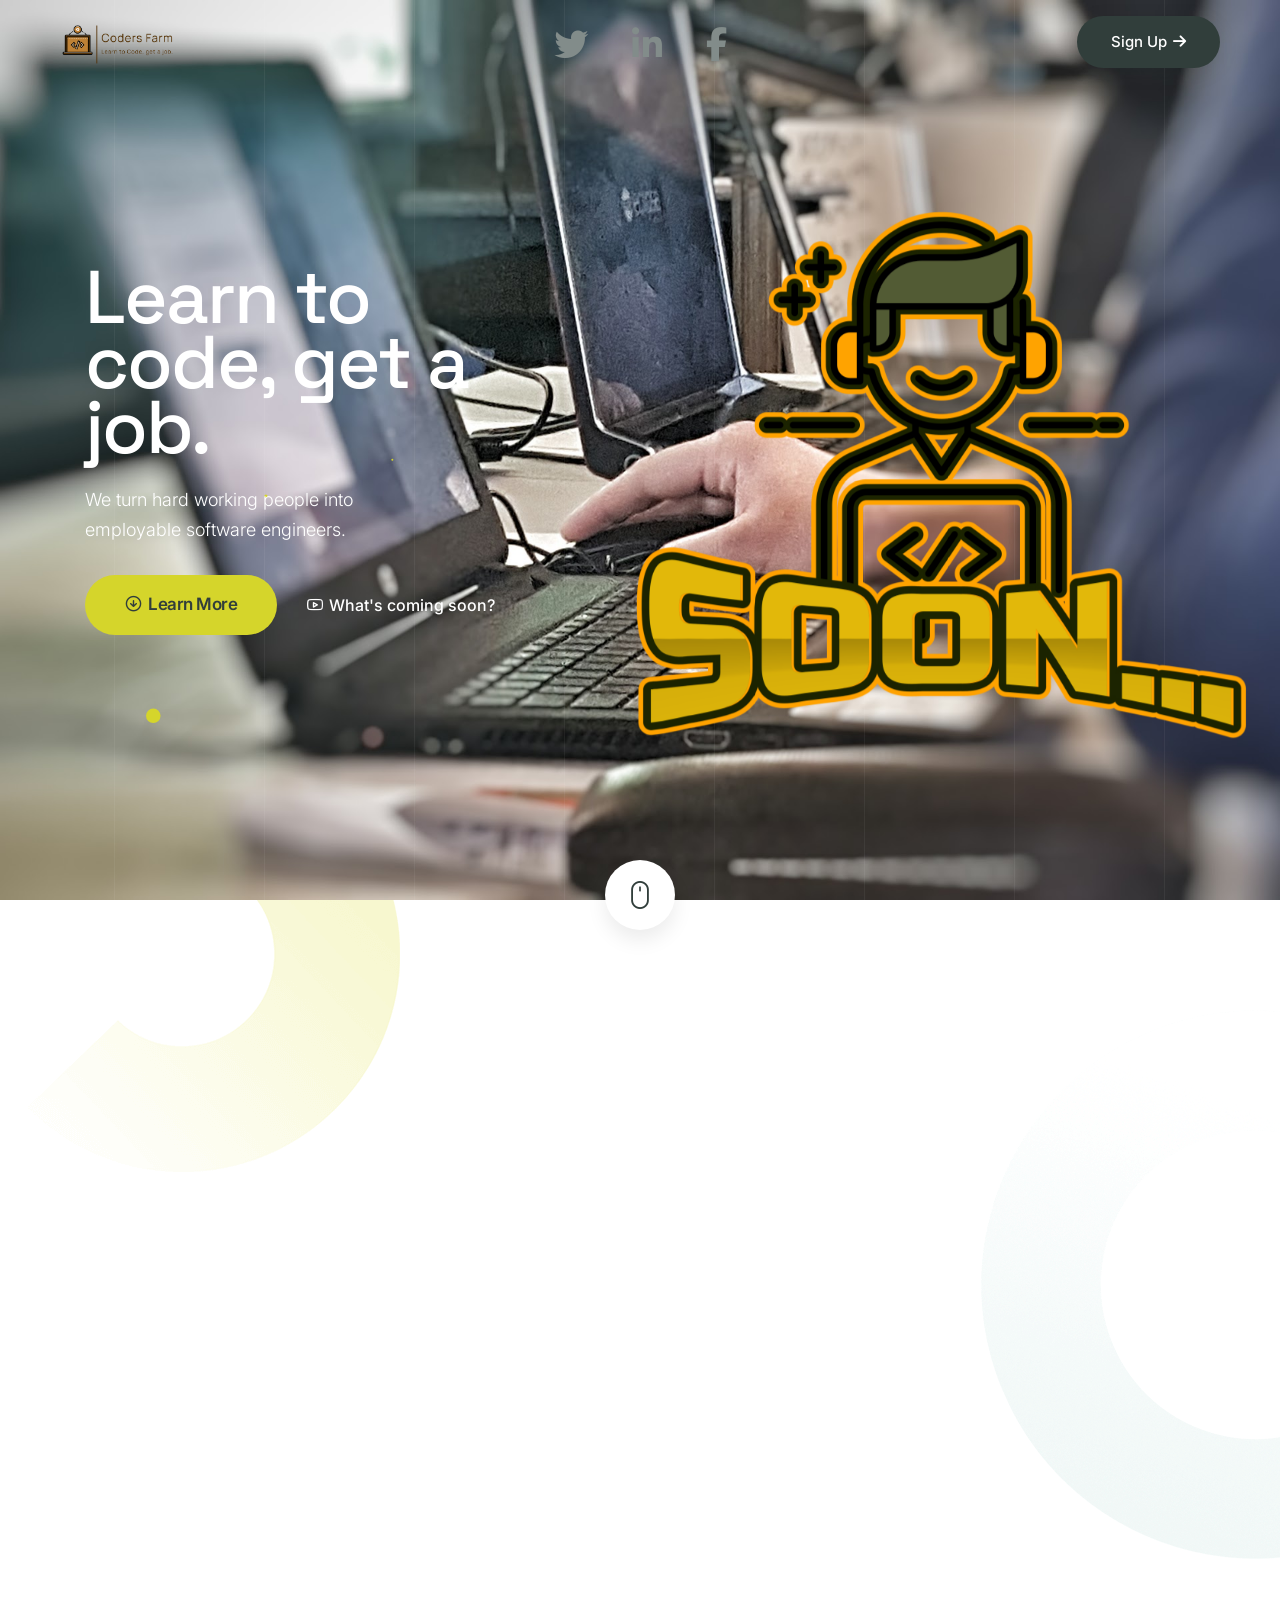
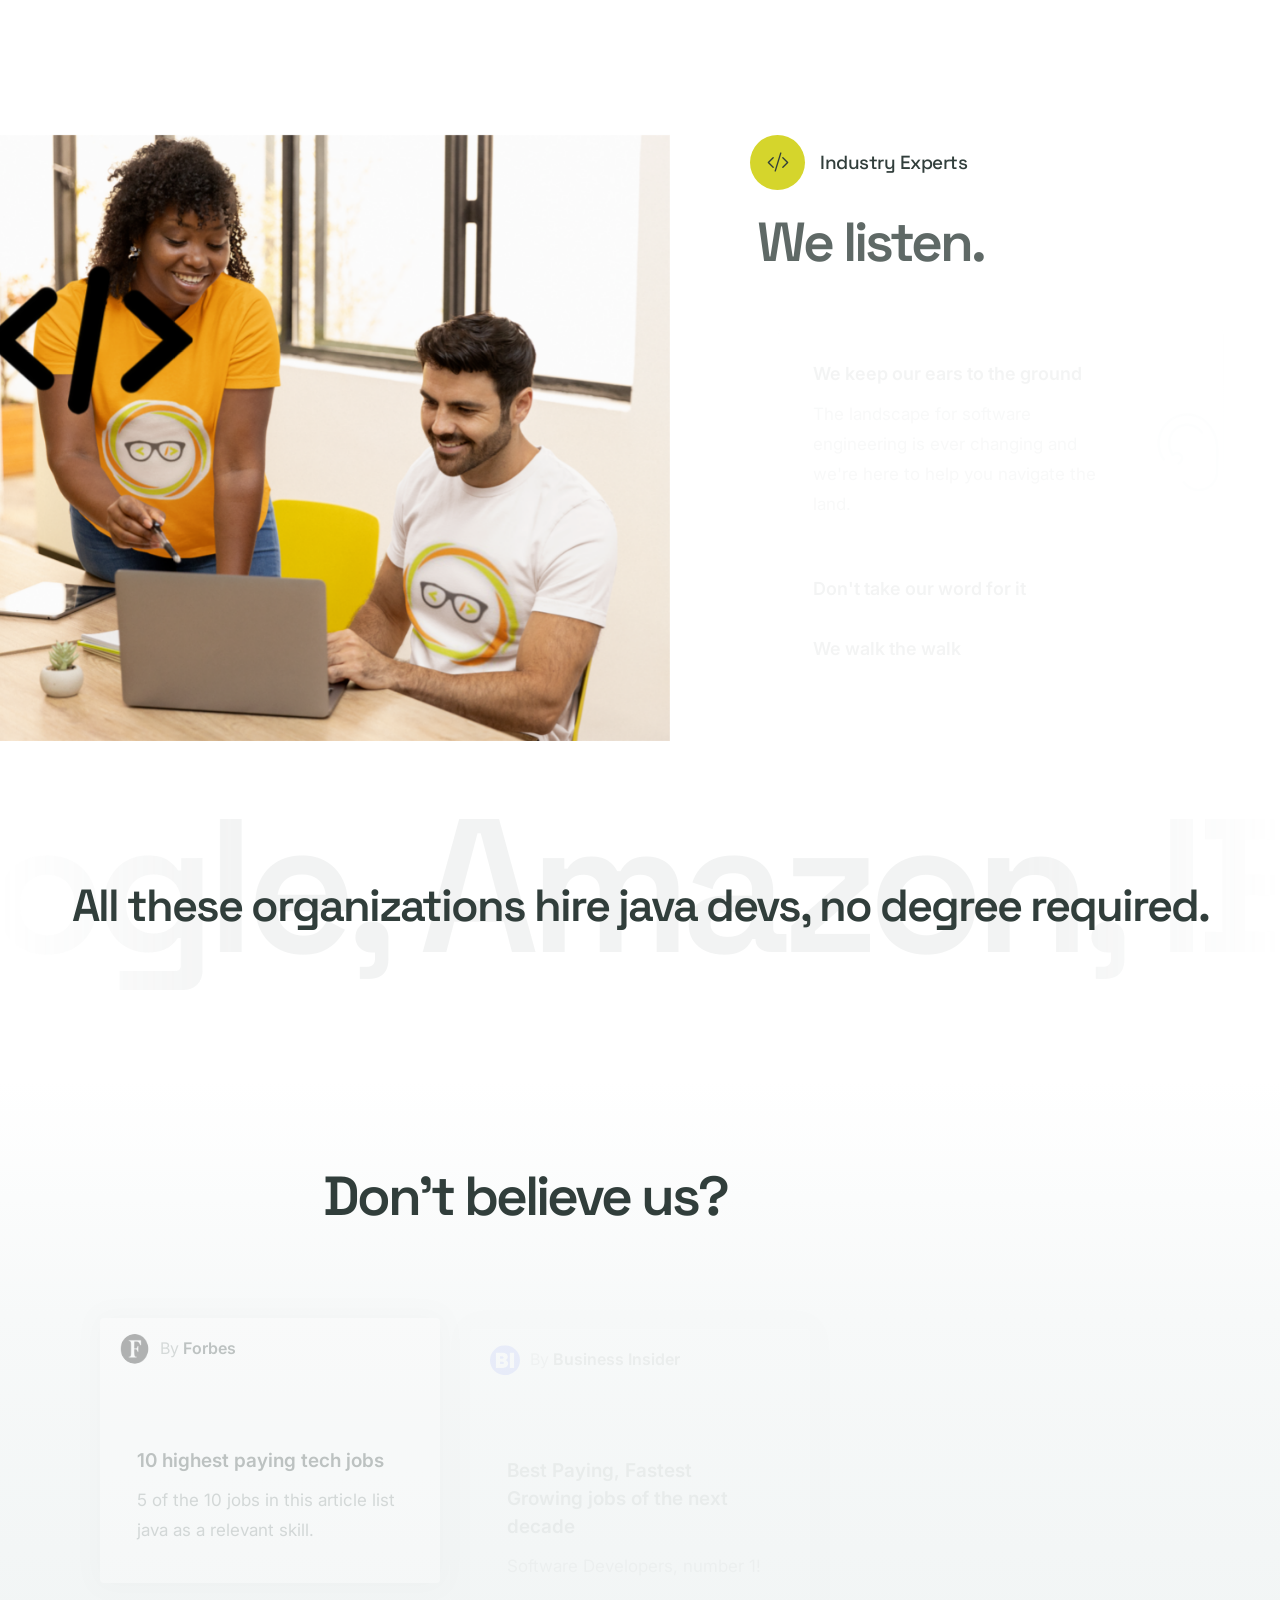
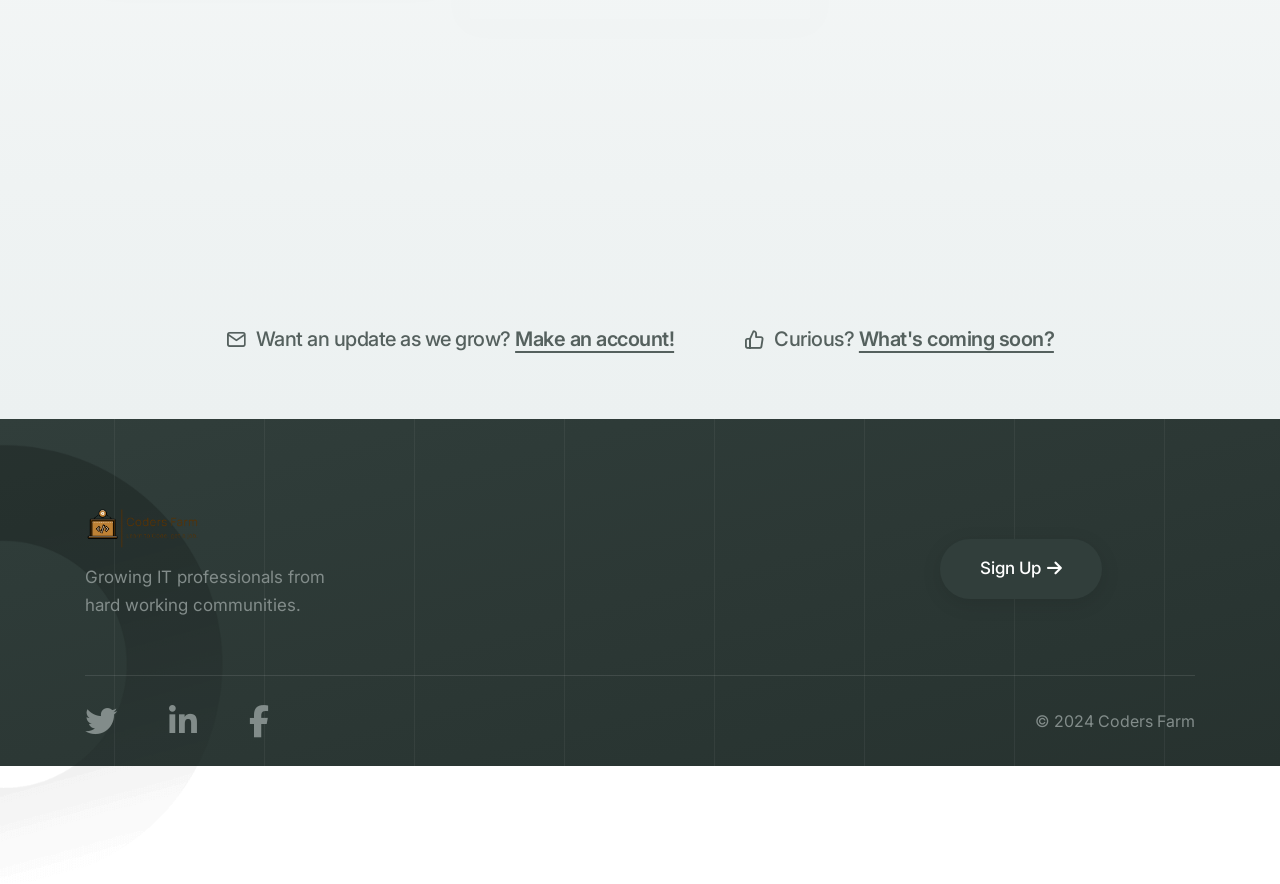
==== commit cf77fd6f: "fix for mobile header logo" ====
--- a/index.html
+++ b/index.html
@@ -32,7 +32,7 @@
                         <a class="navbar-brand" href="demo-elearning.html">
                             <img src="images/cf-wide-logo.png" alt="" class="default-logo">
                             <img src="images/cf-wide-logo.png" alt="" class="alt-logo">
-                            <img src="images/demo-elearning-logo-black.png" data-at2x="images/demo-elearning-logo-black@2x.png" alt="" class="mobile-logo"> 
+                            <img src="images/cf-wide-logo.png" alt="" class="mobile-logo"> 
                         </a>
                     </div>
                     <div class="col-auto menu-order position-static">
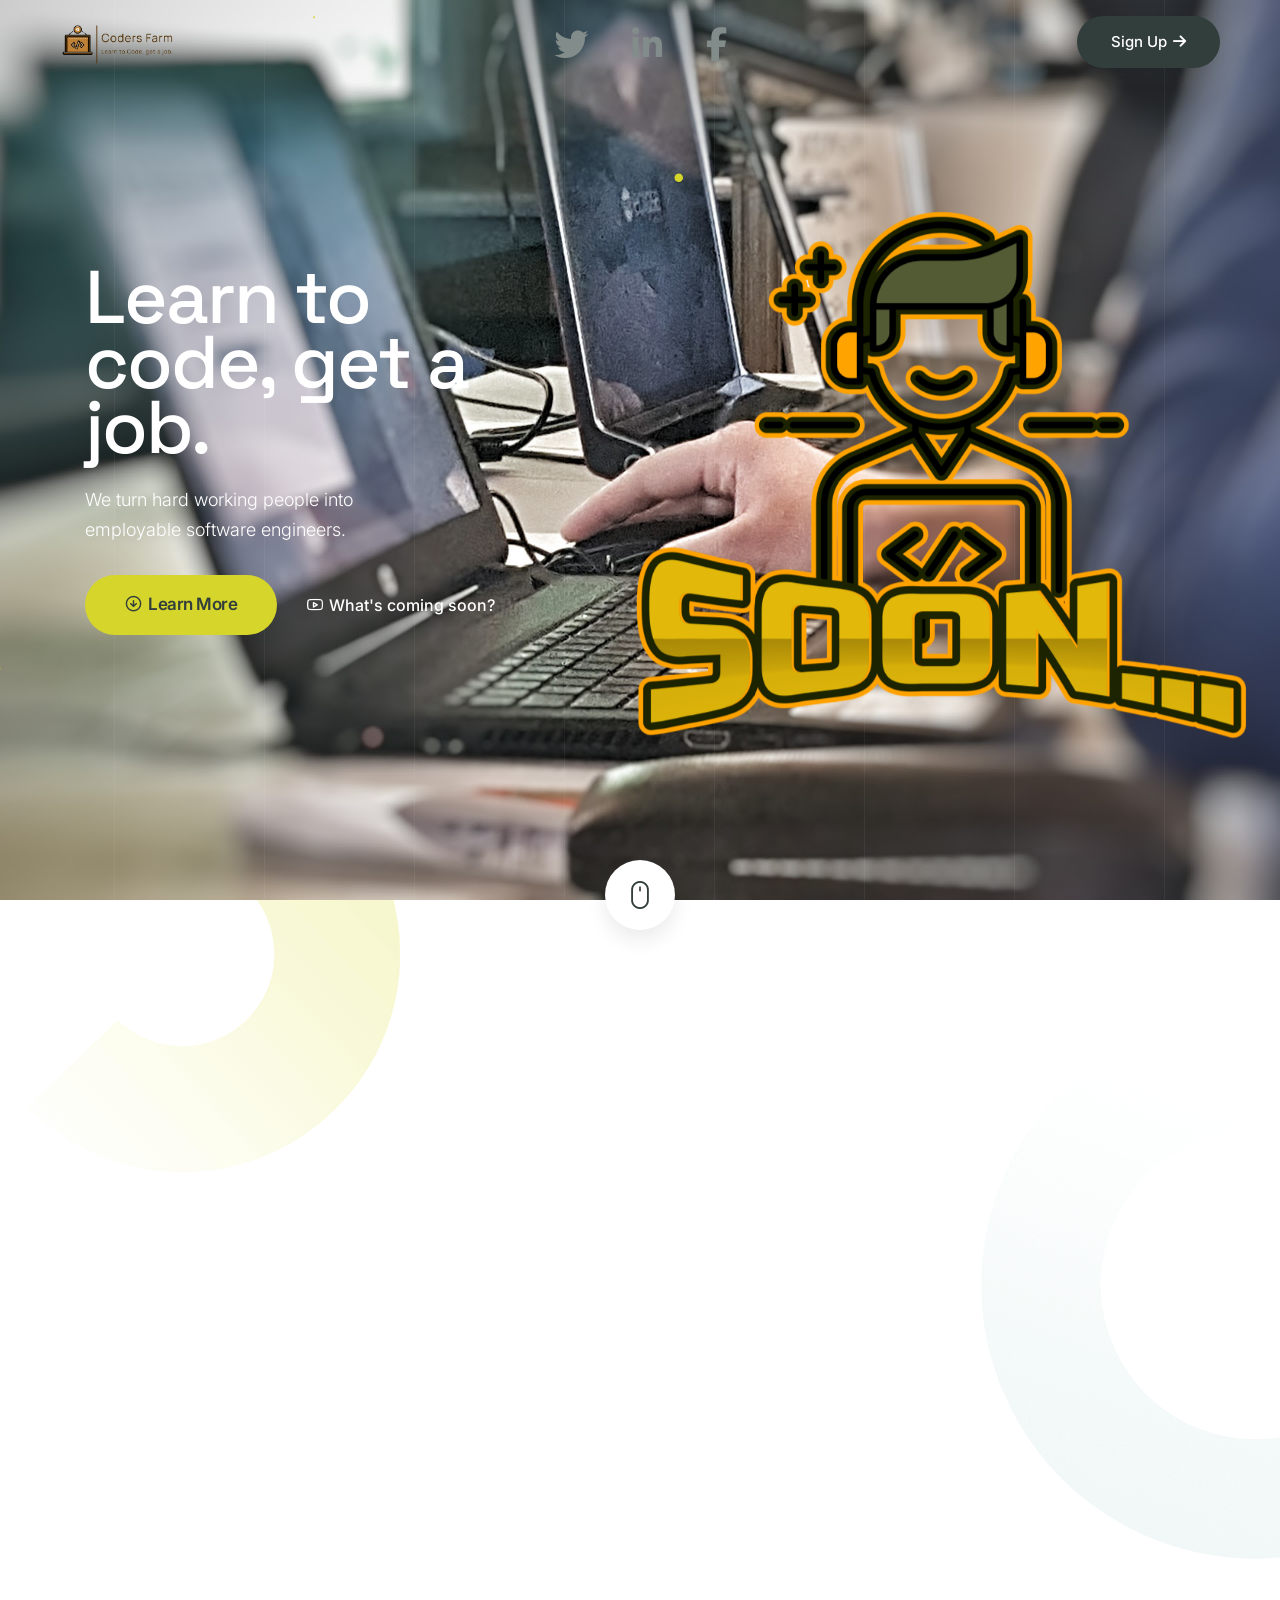
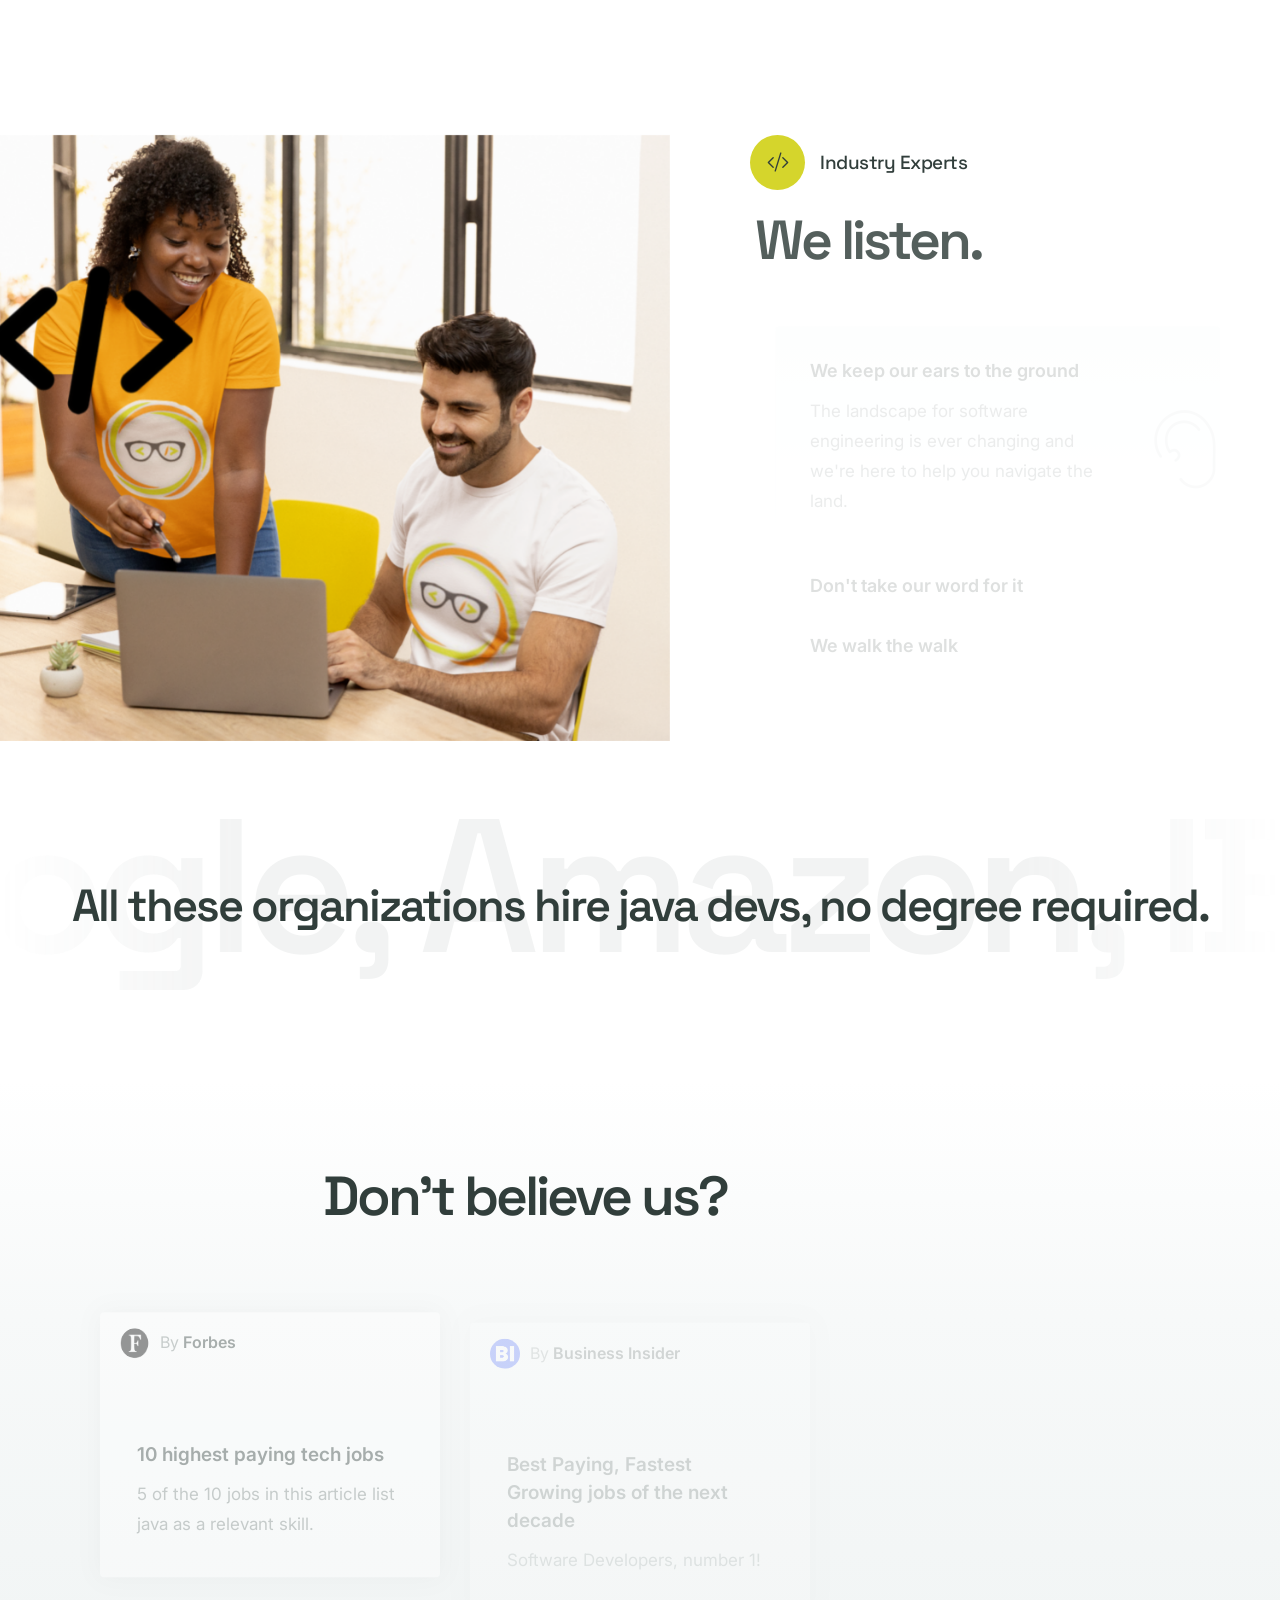
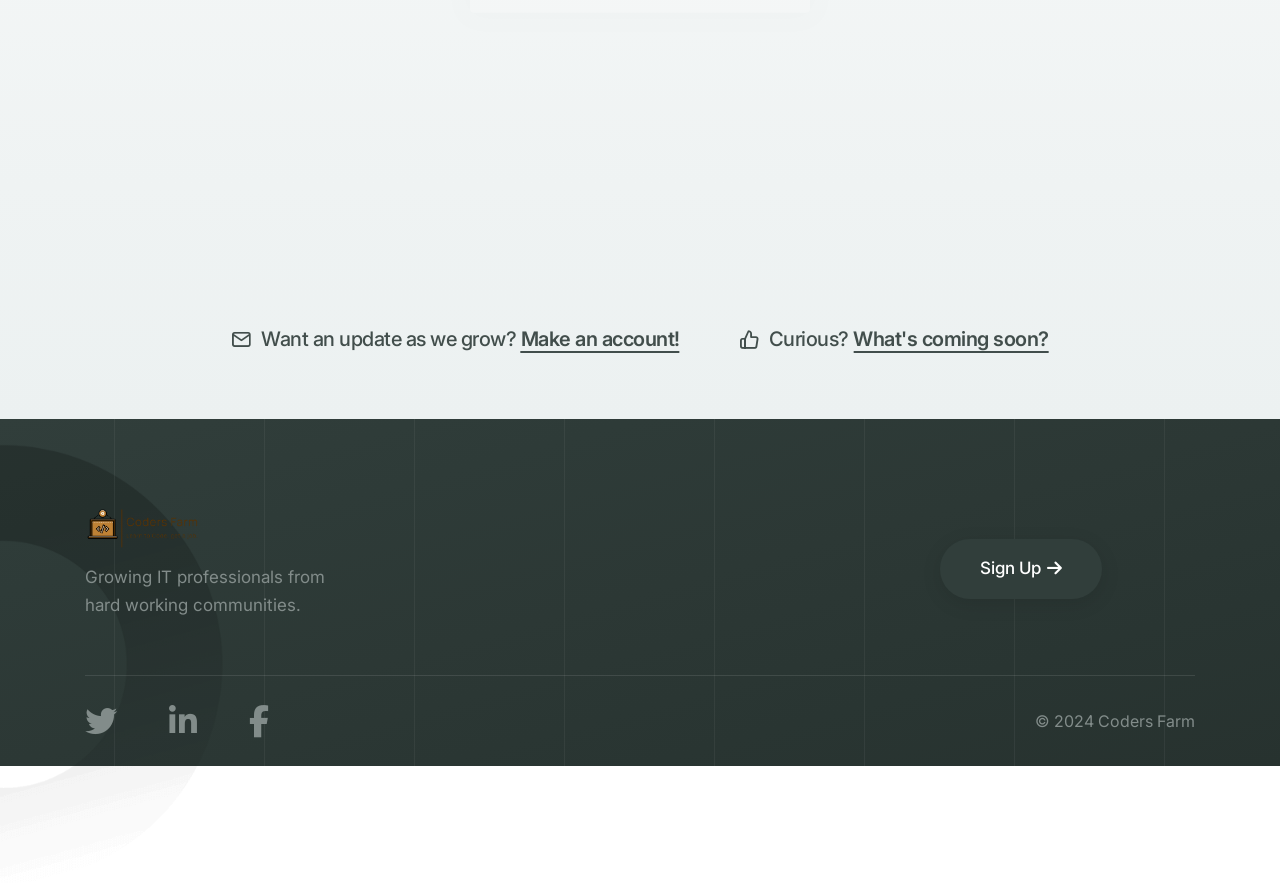
==== commit 3c9289af: "fix for meta description" ====
--- a/index.html
+++ b/index.html
@@ -6,7 +6,7 @@
         <meta http-equiv="X-UA-Compatible" content="IE=edge" />
         <meta name="author" content="ThemeZaa">
         <meta name="viewport" content="width=device-width,initial-scale=1.0" />
-        <meta name="description" content="Elevate your online presence with Crafto - a modern, versatile, multipurpose Bootstrap 5 responsive HTML5, SCSS template using highly creative 48+ ready demos.">
+        <meta name="description" content="Our mission statement is to grow professional software engineers from hard working communities.">
         <!-- favicon icon -->
         <link rel="shortcut icon" href="images/cropped-codersfarm.png">
         <link rel="apple-touch-icon" href="images/apple-touch-icon-57x57.png">
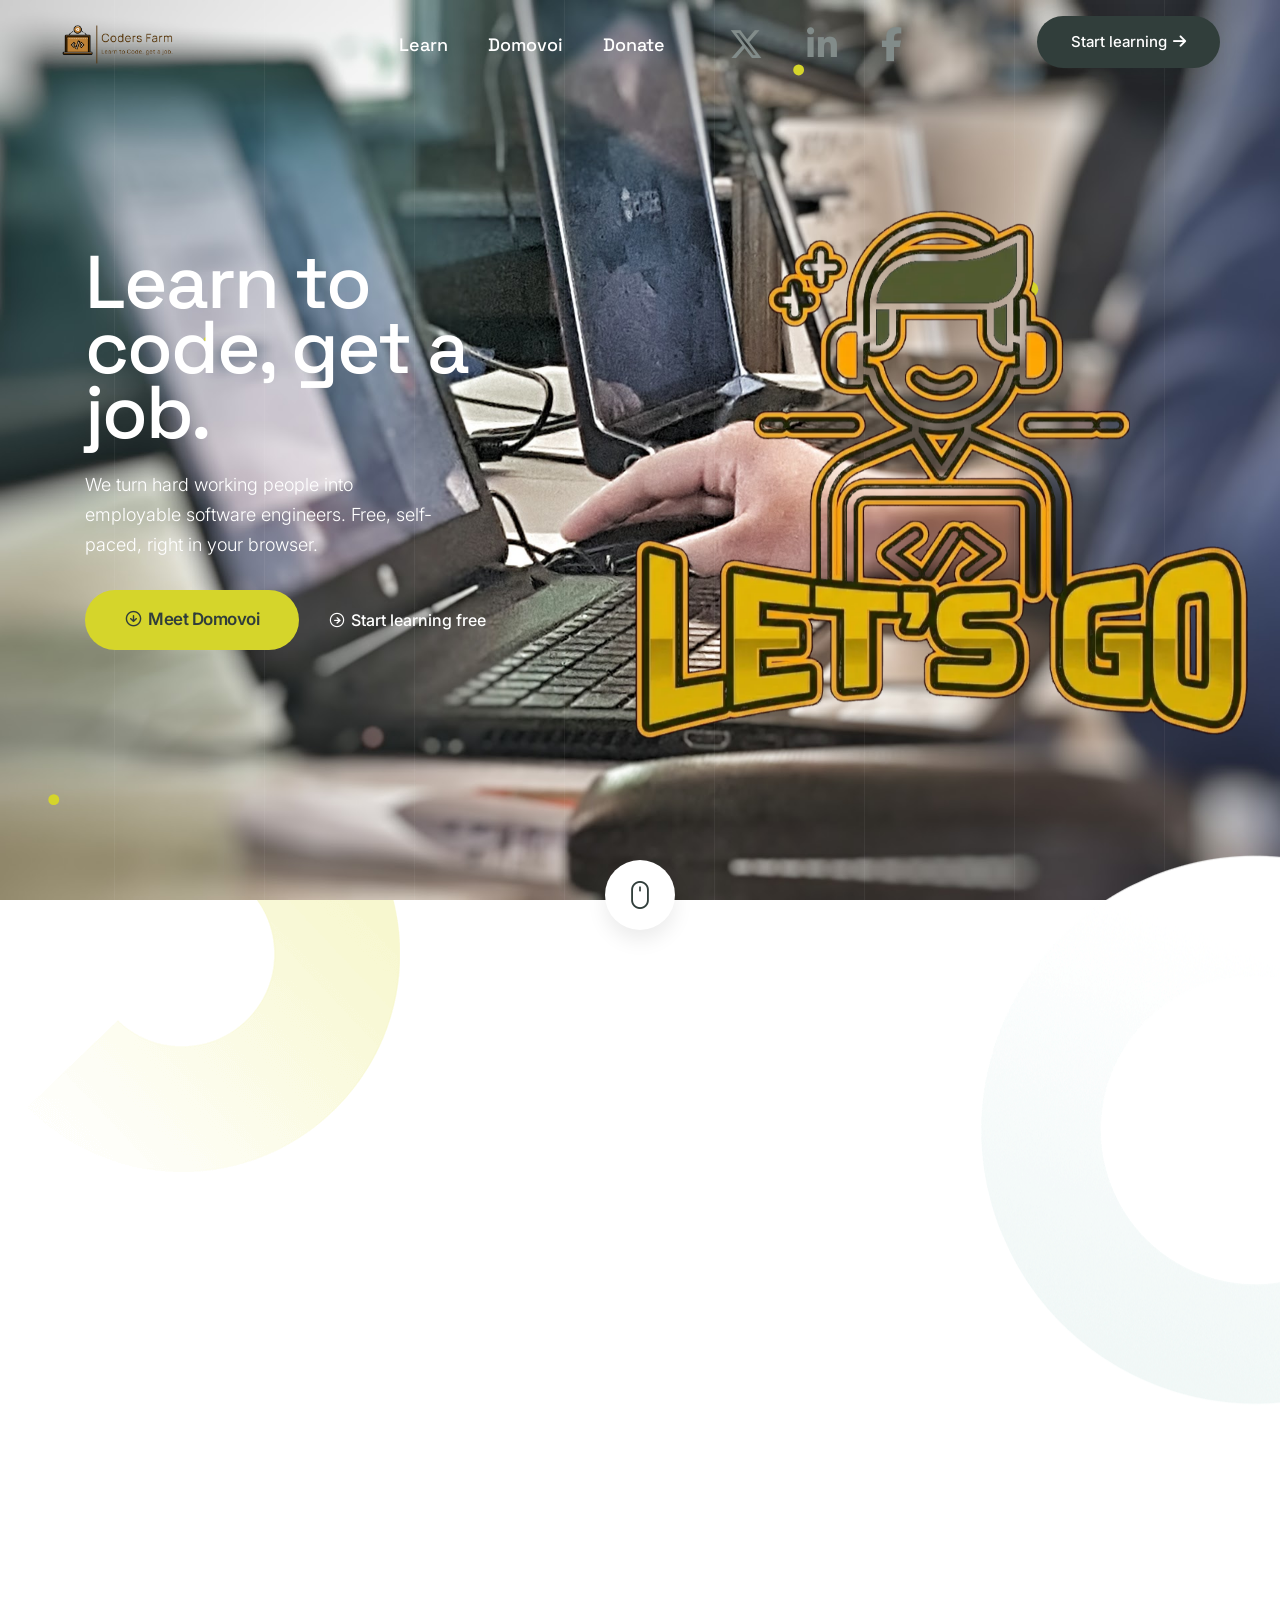
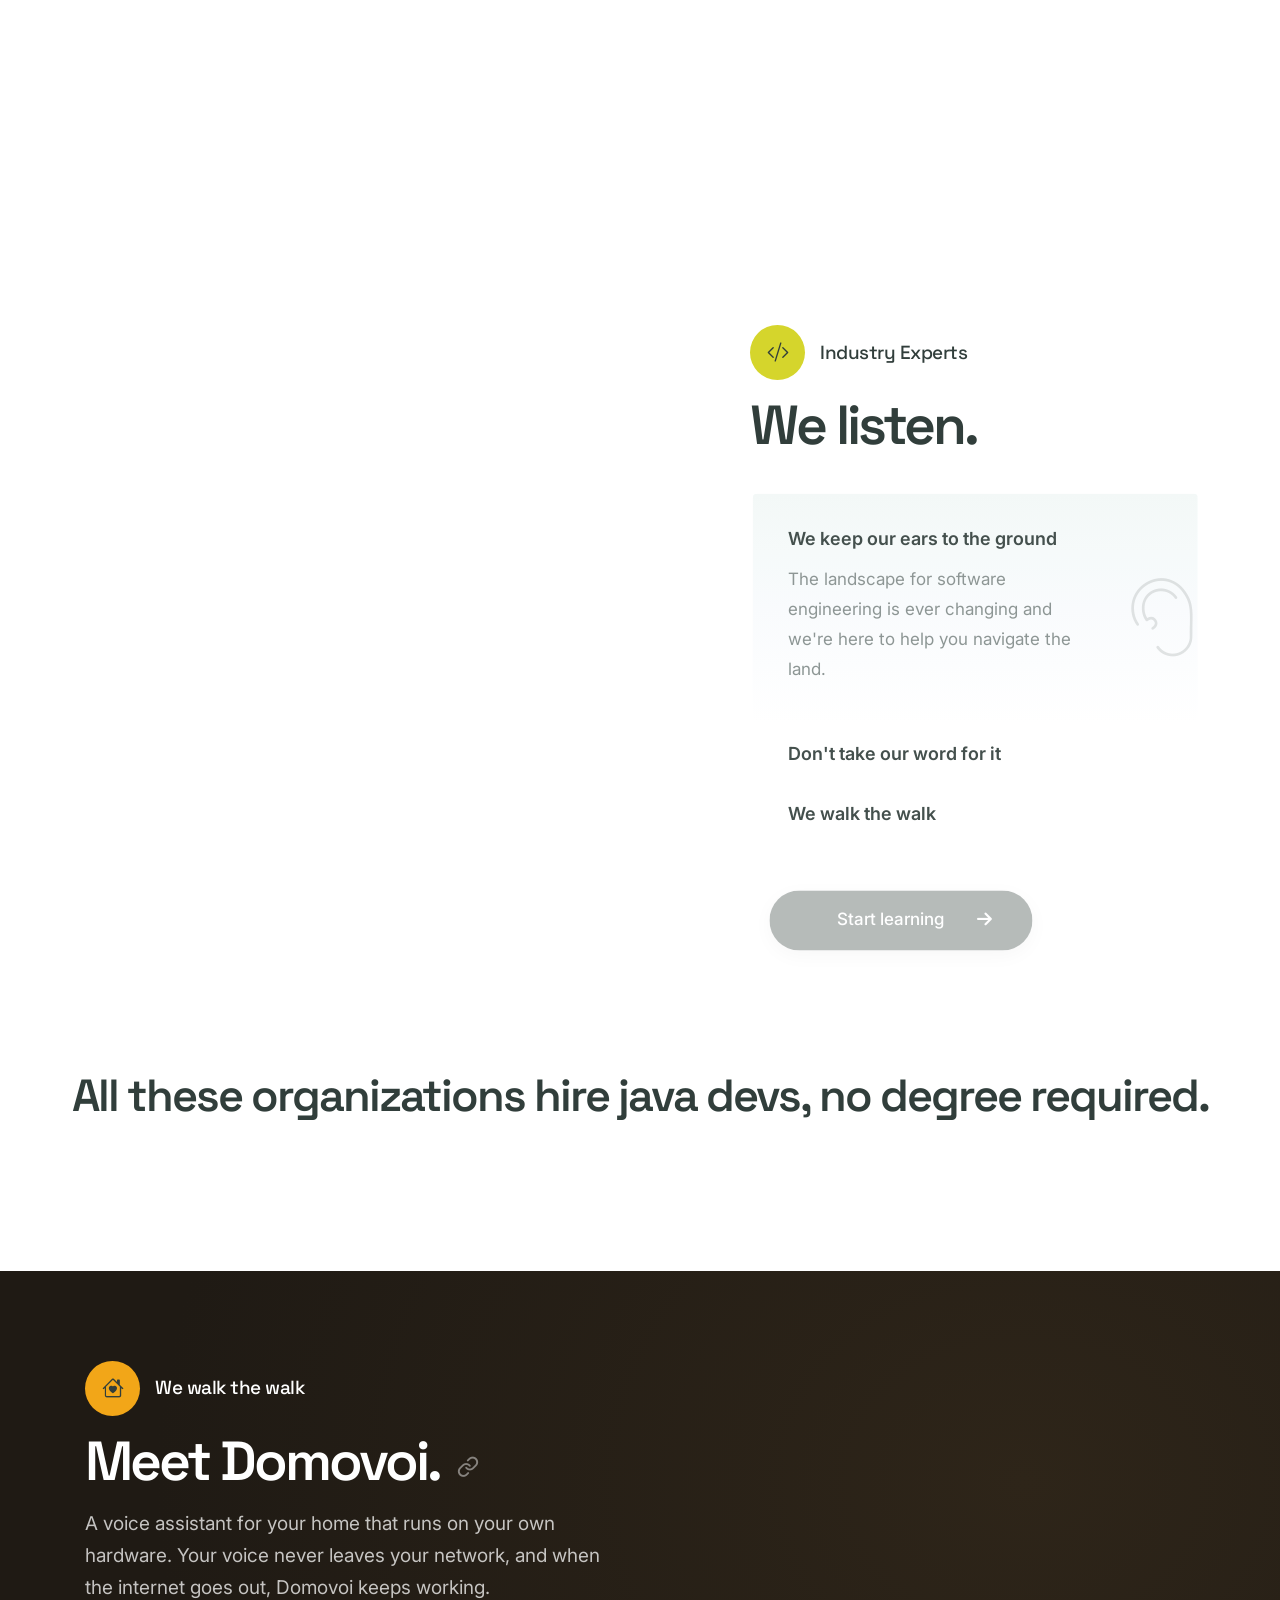
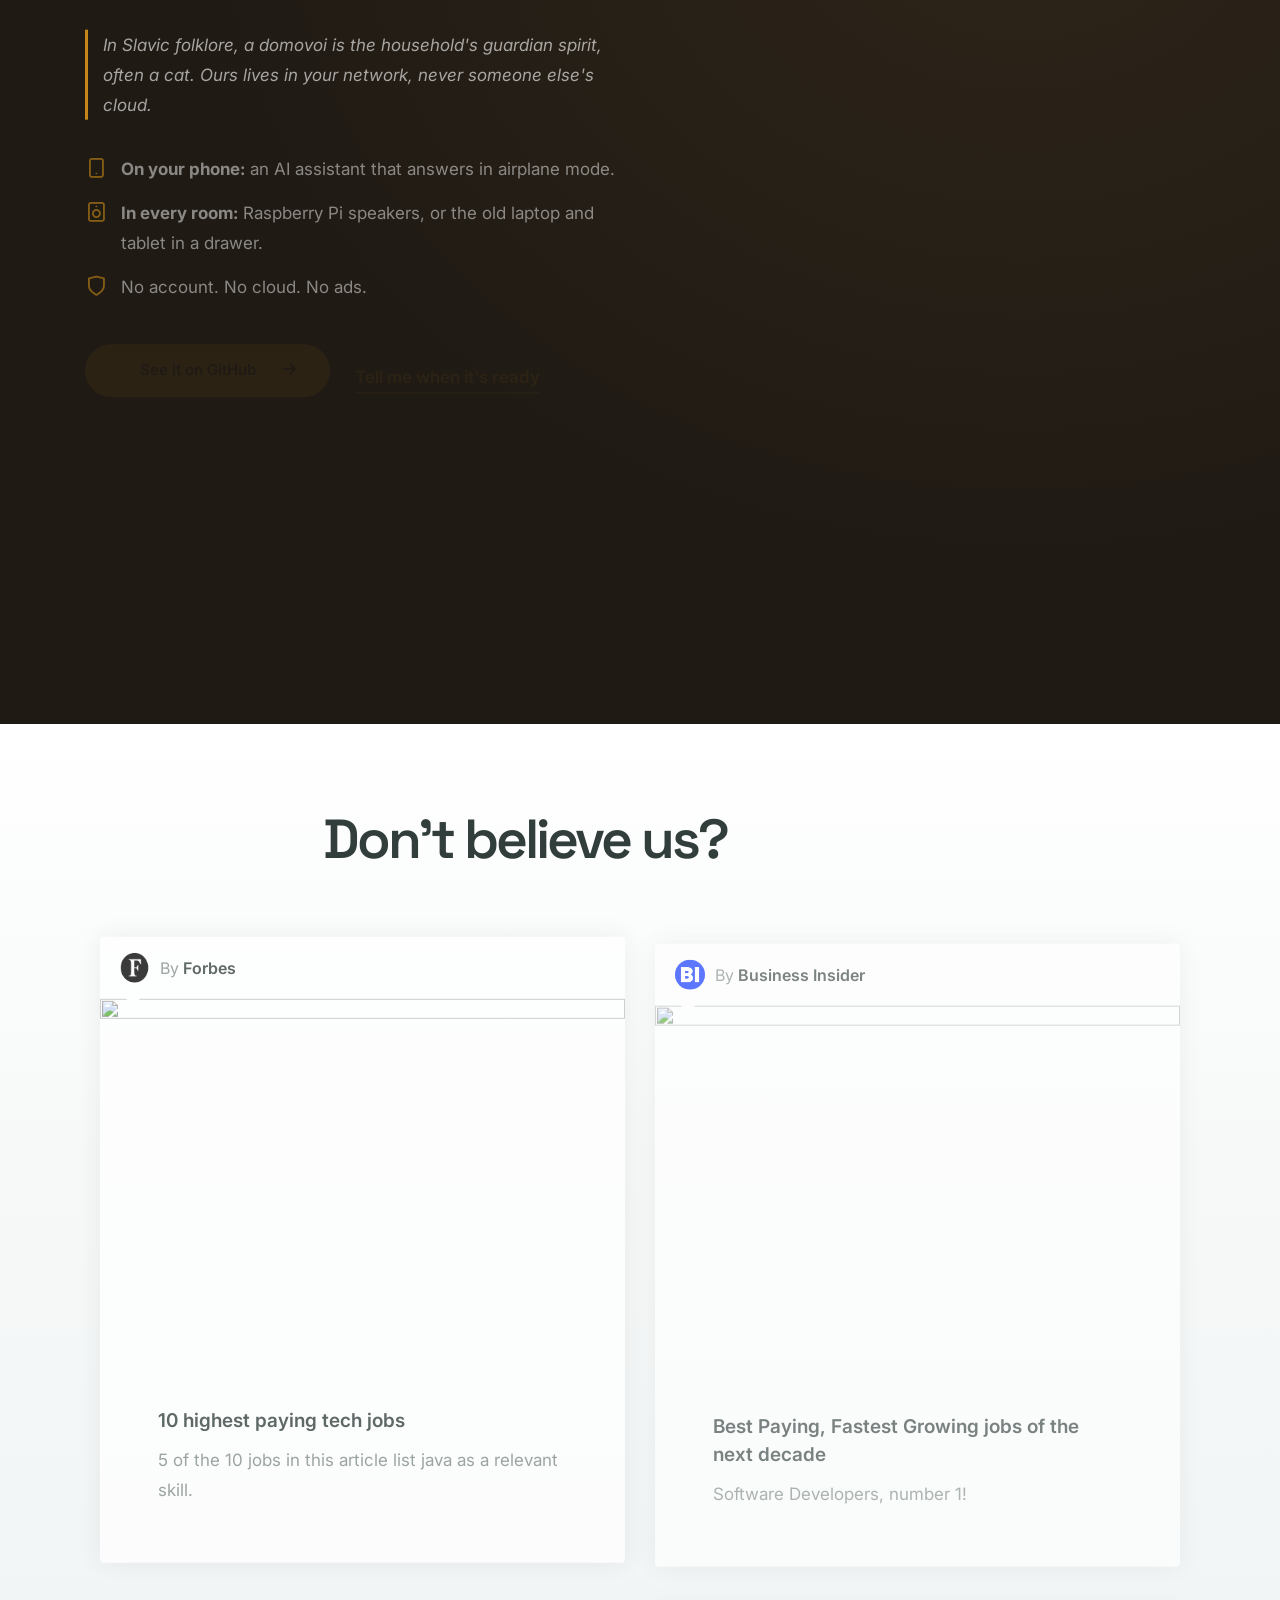
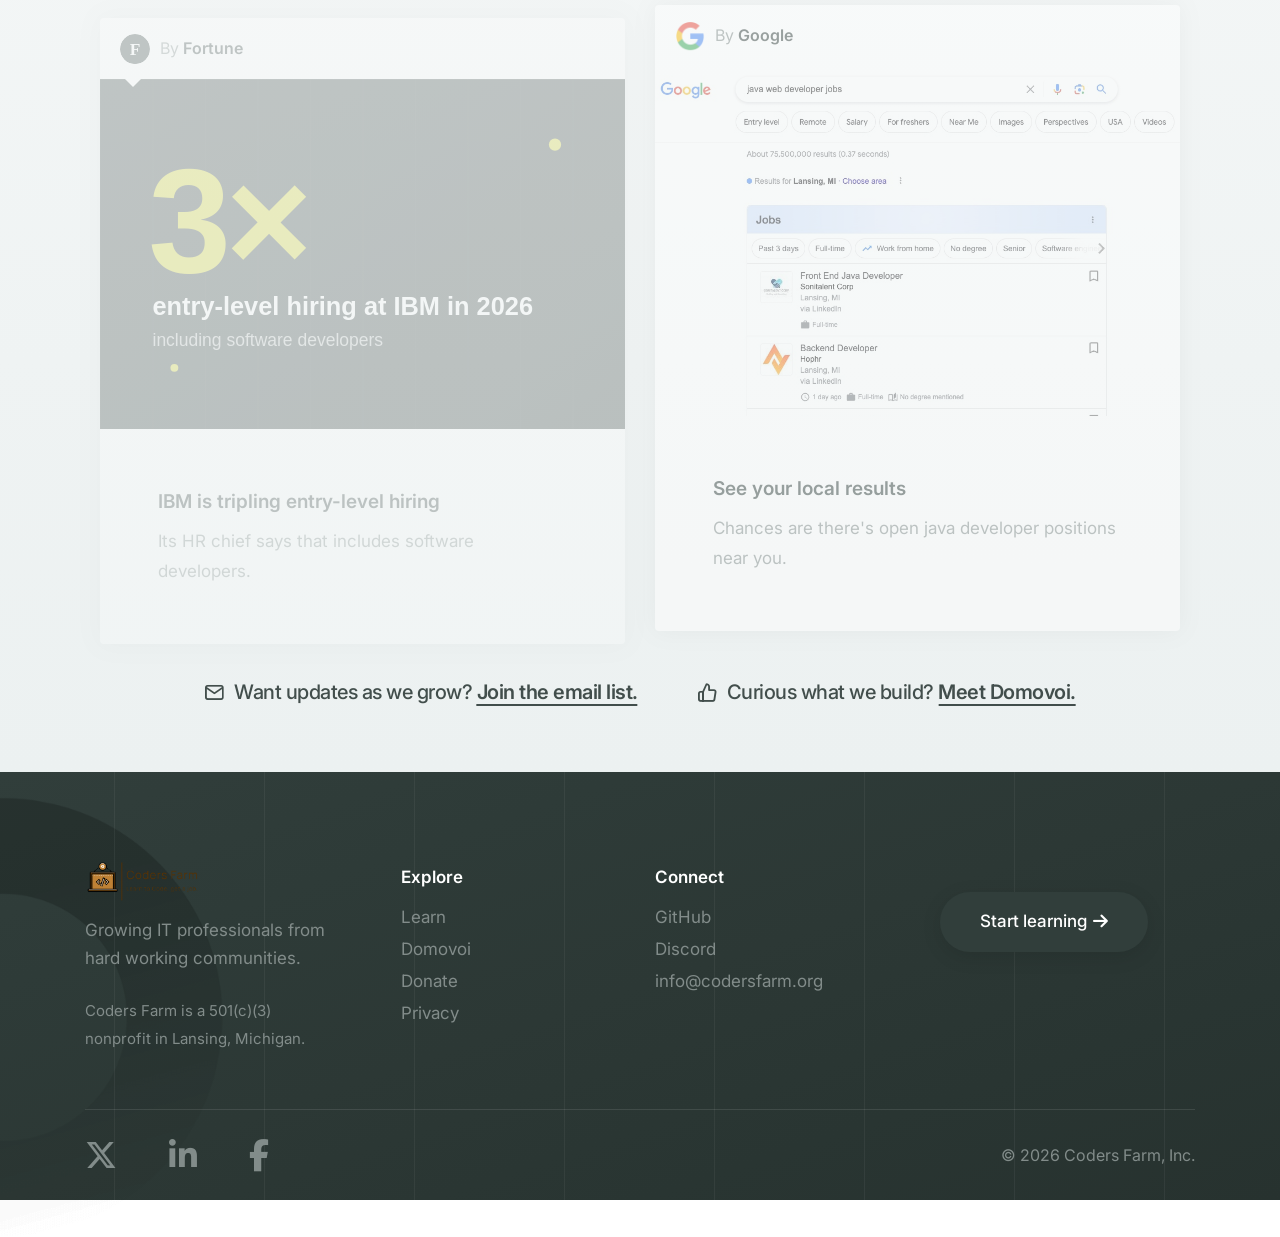
==== commit f8de6409: "Refresh home page copy, add Domovoi section and privacy page Point every sign-up dead end at learn.c" ====
--- a/index.html
+++ b/index.html
@@ -4,9 +4,9 @@
         <title>Coders Farm - Learn to code, get a job.</title>
         <meta charset="utf-8">
         <meta http-equiv="X-UA-Compatible" content="IE=edge" />
-        <meta name="author" content="ThemeZaa">
+        <meta name="author" content="Coders Farm">
         <meta name="viewport" content="width=device-width,initial-scale=1.0" />
-        <meta name="description" content="Our mission statement is to grow professional software engineers from hard working communities.">
+        <meta name="description" content="Free, self-paced coding lessons from a Lansing, Michigan nonprofit. Learn web development and Java in your browser, no account needed.">
         <!-- favicon icon -->
         <link rel="shortcut icon" href="images/cropped-codersfarm.png">
         <link rel="apple-touch-icon" href="images/apple-touch-icon-57x57.png">
@@ -21,6 +21,8 @@
         <link rel="stylesheet" href="css/style.css"/>
         <link rel="stylesheet" href="css/responsive.css"/>
         <link rel="stylesheet" href="css/elearning.css" />
+        <link rel="stylesheet" href="css/site.css" />
+        <script src="js/site.js"></script>
     </head>
     <body data-mobile-nav-trigger-alignment="right" data-mobile-nav-style="modern" data-mobile-nav-bg-color="#313e3b">
         <!-- start header -->
@@ -29,10 +31,10 @@
             <nav class="navbar navbar-expand-lg header-transparent bg-transparent header-reverse" data-header-hover="light">
                 <div class="container-fluid">
                     <div class="col-auto col-lg-2 me-lg-0 me-auto">
-                        <a class="navbar-brand" href="demo-elearning.html">
-                            <img src="images/cf-wide-logo.png" alt="" class="default-logo">
-                            <img src="images/cf-wide-logo.png" alt="" class="alt-logo">
-                            <img src="images/cf-wide-logo.png" alt="" class="mobile-logo"> 
+                        <a class="navbar-brand" href="/">
+                            <img src="images/cf-wide-logo.png" alt="Coders Farm" class="default-logo">
+                            <img src="images/cf-wide-logo.png" alt="Coders Farm" class="alt-logo">
+                            <img src="images/cf-wide-logo.png" alt="Coders Farm" class="mobile-logo">
                         </a>
                     </div>
                     <div class="col-auto menu-order position-static">
@@ -43,10 +45,17 @@
                             <span class="navbar-toggler-line"></span>
                         </button>
                         <div class="collapse navbar-collapse" id="navbarNav"> 
-                            <ul class="navbar-nav alt-font"> 
+                            <ul class="navbar-nav alt-font">
+                                <li class="nav-item"><a href="https://learn.codersfarm.org" class="nav-link">Learn</a></li>
+                                <li class="nav-item"><a href="#domovoi" class="nav-link smooth-link">Domovoi</a></li>
+                                <li class="nav-item"><a href="https://donate.codersfarm.org" class="nav-link">Donate</a></li>
                                 <li class="nav-item">
-                                    <a class="twitter" href="https://twitter.com/coders_farm" target="_blank">
-                                        <i class="fa-brands fa-twitter fa-2xl"></i>
+                                    &nbsp;&nbsp;&nbsp;&nbsp;&nbsp;
+                                    &nbsp;&nbsp;&nbsp;&nbsp;&nbsp;
+                                </li>
+                                <li class="nav-item">
+                                    <a class="twitter" href="https://x.com/coders_farm" target="_blank" aria-label="Coders Farm on X">
+                                        <i class="fa-brands fa-x-twitter fa-2xl"></i>
                                     </a>
                                 </li>
                                 <li class="nav-item">
@@ -54,7 +63,7 @@
                                     &nbsp;&nbsp;&nbsp;&nbsp;&nbsp;
                                 </li>
                                 <li class="nav-item">
-                                    <a class="linkedin" href="https://www.linkedin.com/company/7802043/admin/feed/posts/" target="_blank">
+                                    <a class="linkedin" href="https://www.linkedin.com/company/7802043/" target="_blank" aria-label="Coders Farm on LinkedIn">
                                         <i class="fa-brands fa-linkedin-in fa-2xl"></i>
                                     </a>
                                 </li>
@@ -63,7 +72,7 @@
                                     &nbsp;&nbsp;&nbsp;&nbsp;&nbsp;
                                 </li>
                                 <li class="nav-item">
-                                    <a class="facebook" href="https://www.facebook.com/codersfarm" target="_blank">
+                                    <a class="facebook" href="https://www.facebook.com/codersfarm" target="_blank" aria-label="Coders Farm on Facebook">
                                         <i class="fa-brands fa-facebook-f fa-2xl"></i>
                                     </a>
                                 </li>
@@ -72,9 +81,9 @@
                     </div>
                     <div class="col-auto col-lg-2 text-end d-none d-sm-flex">
                         <div class="header-icon" style="margin-bottom: 5px;">
-                            <a href="#modal-popup5" class="btn btn-large btn-dark-gray btn-box-shadow btn-rounded btn-switch-text slide-up-animation">
+                            <a href="https://learn.codersfarm.org" class="btn btn-large btn-dark-gray btn-box-shadow btn-rounded btn-switch-text text-nowrap">
                                 <span>
-                                    <span class="btn-double-text" data-text="It's easy!">Sign Up</span>
+                                    <span class="btn-double-text" data-text="It's free!">Start learning</span>
                                     <span><i class="fa-solid fa-arrow-right"></i></span>
                                 </span>
                             </a>
@@ -94,21 +103,21 @@
                     <div class="col-xl-5 col-lg-6 col-md-12 text-white text-center text-lg-start position-relative z-index-1 d-flex flex-column justify-content-center h-100 md-mt-50px md-mb-20px xs-mb-10px" data-anime='{ "el": "childs", "opacity": [0, 1], "rotateY": [90, 0], "rotateZ": [-10, 0], "translateY": [80, 0], "translateZ": [50, 0], "staggervalue": 200, "duration": 600, "delay": 100, "easing": "easeOutCirc" }'>
                         <span class="alt-font fs-75 lh-65 sm-fs-60 fw-500 mb-25px ls-minus-2px">Learn to code, get a job.</span>
                         <div class="mb-30px w-80 md-w-60 sm-w-100 d-block mx-auto mx-lg-0 overflow-hidden">
-                            <span class="fs-18 fw-300 d-inline-block">We turn hard working people into employable software engineers.</span>
+                            <span class="fs-18 fw-300 d-inline-block">We turn hard working people into employable software engineers. Free, self-paced, right in your browser.</span>
                         </div>
                         <div class="overflow-hidden">
-                            <a href="#down-section" class="btn section-link btn-extra-large btn-base-color btn-rounded btn-switch-text fw-600 d-inline-block me-25px sm-me-10px align-middle left-icon">
+                            <a href="#domovoi" class="btn btn-extra-large btn-base-color btn-rounded btn-switch-text fw-600 d-inline-block me-25px sm-me-10px align-middle left-icon smooth-link">
                                 <span>
                                     <span><i class="feather icon-feather-arrow-down-circle"></i></span>
-                                    <span class="btn-double-text ls-minus-05px" data-text="Click!">Learn More</span>
+                                    <span class="btn-double-text ls-minus-05px" data-text="Hey Domovoi!">Meet Domovoi</span>
                                 </span>
                             </a>
-                            <a href="https://www.youtube.com/embed/fCgTAINEyVQ" class="btn btn-link btn-hover-animation-switch btn-extra-large text-white popup-youtube btn-icon-left">
+                            <a href="https://learn.codersfarm.org" class="btn btn-link btn-hover-animation-switch btn-extra-large text-white btn-icon-left">
                                 <span>
-                                    <span class="btn-text">What's coming soon?</span>
-                                    <span class="btn-icon"><i class="feather icon-feather-youtube"></i></span>
-                                    <span class="btn-icon"><i class="feather icon-feather-youtube"></i></span>
-                                </span> 
+                                    <span class="btn-text">Start learning free</span>
+                                    <span class="btn-icon"><i class="feather icon-feather-arrow-right-circle"></i></span>
+                                    <span class="btn-icon"><i class="feather icon-feather-arrow-right-circle"></i></span>
+                                </span>
                             </a>
                         </div>
                     </div>
@@ -117,7 +126,7 @@
                             <div class="atropos-scale">
                                 <div class="atropos-rotate">
                                     <div class="atropos-inner text-center w-100">
-                                        <img data-atropos-offset="1" class="position-relative z-index-9 animation-float" src="images/soon-logo.png" alt="">
+                                        <img data-atropos-offset="1" class="position-relative z-index-9 animation-float" src="images/lets-go.webp" width="1024" height="1024" alt="A coder in headphones at a laptop, with the words Let's Go">
                                     </div> 
                                 </div>
                             </div>
@@ -134,7 +143,7 @@
             </div>
             <div class="container">
                 <div class="text-center position-absolute top-minus-40px left-0px right-0px z-index-1 d-none d-md-inline-block" data-anime='{ "opacity": [0, 1], "translate": [0, 0], "staggervalue": 100, "easing": "easeOutQuad" }'>
-                    <a href="#we-listen" class="d-block section-link">
+                    <a href="#we-listen" class="d-block smooth-link" aria-label="Scroll down">
                         <div class="d-flex justify-content-center align-items-center mx-auto box-shadow-medium-bottom rounded-circle h-70px w-70px text-dark-gray bg-white">
                             <i class="bi bi-mouse icon-very-medium lh-0px"></i>
                         </div>
@@ -153,9 +162,9 @@
                             </div>
                         </div>
                         <h2 class="alt-font text-dark-gray fw-600 ls-minus-3px mx-auto">Full Stack Java</br>Web Development</h2>
-                        <a href="#we-listen" class="btn btn-large btn-dark-gray btn-box-shadow btn-rounded btn-switch-text">
+                        <a href="https://learn.codersfarm.org" class="btn btn-large btn-dark-gray btn-box-shadow btn-rounded btn-switch-text text-nowrap">
                             <span>
-                                <span class="btn-double-text" data-text="Click!">Learn more</span>
+                                <span class="btn-double-text" data-text="It's free!">See the curriculum</span>
                                 <span><i class="fa-solid fa-arrow-right"></i></span>
                             </span>
                         </a>
@@ -171,6 +180,7 @@
                                     <div class="feature-box-content last-paragraph-no-margin pt-30 md-pt-21 sm-pt-40px">
                                         <span class="text-dark-gray fs-20 d-inline-block fw-600 mb-5px">What users see</span>
                                         <p>HTML, CSS and javascript... primarily. Every website in existence boils down to these 3 languages.</p>
+                                        <p class="mt-10px mb-10px"><a href="https://learn.codersfarm.org/lessons/web-basics/01-intro-to-html.html" class="text-dark-gray fw-600 text-decoration-line-bottom">Web Basics &middot; 6 lessons</a></p>
                                         <span class="w-60px h-3px bg-yellow d-inline-block"></span>
                                     </div>
                                 </div>
@@ -185,6 +195,7 @@
                                     <div class="feature-box-content last-paragraph-no-margin pt-30 md-pt-21 sm-pt-40px">
                                         <span class="text-dark-gray fs-20 d-inline-block fw-600 mb-5px">The infamous "Processing..."</span>
                                         <p>Databases, configs and so much more. There is no website to see, without a back end to serve it.</p>
+                                        <p class="mt-10px mb-10px"><a href="https://learn.codersfarm.org/lessons/java-spring/11-setting-up-java.html" class="text-dark-gray fw-600 text-decoration-line-bottom">Java &amp; Spring Boot + Databases &middot; 12 lessons</a></p>
                                         <span class="w-60px h-3px bg-yellow d-inline-block"></span>
                                     </div>
                                 </div>
@@ -199,6 +210,7 @@
                                     <div class="feature-box-content last-paragraph-no-margin pt-30 md-pt-21 sm-pt-40px">
                                         <span class="text-dark-gray fs-20 d-inline-block fw-600 mb-5px">In demand skills</span>
                                         <p>There are plenty of reasons to learn to code, we focus on employability.</p>
+                                        <p class="mt-10px mb-10px"><a href="https://learn.codersfarm.org/lessons/resumator/23-project-planning-setup.html" class="text-dark-gray fw-600 text-decoration-line-bottom">Resumator capstone + Career &middot; 9 lessons</a></p>
                                         <span class="w-60px h-3px bg-yellow d-inline-block"></span>
                                     </div>
                                 </div>
@@ -220,7 +232,7 @@
                                 <div class="atropos-rotate">
                                     <div class="atropos-inner text-center w-100 overflow-visible">
                                         <div data-atropos-offset="-5" class="position-absolute left-0px">
-                                            <img src="images/ppl-cropped-835-710.png" alt="">
+                                            <img src="images/ppl-cropped-835-710.png" alt="Two people working together at a laptop">
                                         </div>
                                         <img data-atropos-offset="5" class="position-relative z-index-9" src="images/code-icon-cropped-835-710.png" alt="">
                                     </div> 
@@ -281,15 +293,16 @@
                                 <div id="accordion-style-07-03" class="accordion-collapse collapse" data-bs-parent="#accordion-style-07">
                                     <div class="accordion-body last-paragraph-no-margin">
                                         <p>You'll be learning from people who are actively practicing what they're preaching. Professionally employed, doing this on the side to catch you up to speed and prepare you to hit the ground running!</p>
+                                        <p class="mt-10px"><a href="#domovoi" class="smooth-link text-dark-gray fw-600 text-decoration-line-bottom">We ship real software, too. Meet Domovoi.</a></p>
                                         <i class="line-icon-Footprint icon-extra-double-large opacity-2"></i>
                                     </div>
                                 </div>
                             </div>
                             <!-- end accordion item -->
                         </div>
-                        <a href="#modal-popup5" class="btn btn-extra-large btn-dark-gray btn-box-shadow btn-rounded btn-switch-text mt-30px slide-up-animation">
+                        <a href="https://learn.codersfarm.org" class="btn btn-extra-large btn-dark-gray btn-box-shadow btn-rounded btn-switch-text mt-30px">
                             <span>
-                                <span class="btn-double-text" data-text="It's easy!">Create an Account</span>
+                                <span class="btn-double-text" data-text="No account needed!">Start learning</span>
                                 <span><i class="fa-solid fa-arrow-right"></i></span>
                             </span>
                         </a>
@@ -324,6 +337,73 @@
             </div>
         </section>
         <!-- end section -->
+        <!-- start section: Domovoi -->
+        <section id="domovoi" class="domovoi-band position-relative overflow-hidden">
+            <div class="container">
+                <div class="row align-items-center justify-content-center">
+                    <div class="col-xl-6 col-lg-6 col-md-11 md-mb-60px" data-anime='{ "el": "childs", "translateY": [30, 0], "opacity": [0,1], "duration": 600, "delay": 0, "staggervalue": 150, "easing": "easeOutQuad" }'>
+                        <div class="icon-with-text-style-08 mb-20px">
+                            <div class="feature-box feature-box-left-icon-middle">
+                                <div class="feature-box-icon feature-box-icon-rounded w-55px h-55px rounded-circle bg-amber me-15px">
+                                    <i class="bi bi-house-heart d-inline-block icon-extra-medium text-dark-gray"></i>
+                                </div>
+                                <div class="feature-box-content last-paragraph-no-margin">
+                                    <span class="d-inline-block alt-font fs-19 fw-500 ls-minus-05px domovoi-eyebrow">We walk the walk</span>
+                                </div>
+                            </div>
+                        </div>
+                        <h2 class="alt-font fw-600 ls-minus-3px mb-20px">Meet Domovoi. <a href="#domovoi" class="domovoi-permalink" data-copy-link title="Copy a link to this section" aria-label="Copy a link to this section"><i class="feather icon-feather-link"></i></a></h2>
+                        <p class="fs-19 lh-32 mb-20px">A voice assistant for your home that runs on your own hardware. Your voice never leaves your network, and when the internet goes out, Domovoi keeps working.</p>
+                        <p class="domovoi-folklore">In Slavic folklore, a domovoi is the household's guardian spirit, often a cat. Ours lives in your network, never someone else's cloud.</p>
+                        <ul class="domovoi-points">
+                            <li><i class="feather icon-feather-smartphone"></i><span><strong>On your phone:</strong> an AI assistant that answers in airplane mode.</span></li>
+                            <li><i class="feather icon-feather-speaker"></i><span><strong>In every room:</strong> Raspberry Pi speakers, or the old laptop and tablet in a drawer.</span></li>
+                            <li><i class="feather icon-feather-shield"></i><span>No account. No cloud. No ads.</span></li>
+                        </ul>
+                        <div>
+                            <!-- becomes "Meet Domovoi" (/domovoi) and the Google Play badge once those are live -->
+                            <a href="https://github.com/coders-farm-official/domovoi" target="_blank" class="btn btn-large btn-rounded btn-switch-text btn-domovoi fw-600 me-20px sm-me-10px mb-15px">
+                                <span>
+                                    <span class="btn-double-text" data-text="Free and open source">See it on GitHub</span>
+                                    <span><i class="fa-solid fa-arrow-right"></i></span>
+                                </span>
+                            </a>
+                            <a href="https://forms.gle/wbz194RhuLmJdg3D8" target="_blank" class="fw-600 text-decoration-line-bottom mb-15px d-inline-block">Tell me when it's ready</a>
+                        </div>
+                        <p class="domovoi-proof mt-15px mb-10px">Free and MIT licensed. 1,100+ commits and more than 9,000 automated tests since July 2026.</p>
+                        <p class="mb-0">Built with Python and Kotlin by the people who write our lessons. Want to build something like this? <a href="https://learn.codersfarm.org" class="fw-600 text-decoration-line-bottom">Start with lesson one.</a></p>
+                    </div>
+                    <div class="col-xl-5 offset-xl-1 col-lg-6 text-center">
+                        <div class="domovoi-visual atropos" data-atropos>
+                            <div class="atropos-scale">
+                                <div class="atropos-rotate">
+                                    <div class="atropos-inner text-center w-100 overflow-visible">
+                                        <img data-atropos-offset="-2" class="domovoi-phone position-relative" src="images/domovoi-assistant.webp" width="270" height="540" alt="The Domovoi assistant on a phone, labelled &quot;on this phone&quot;, answering why cats purr">
+                                        <img data-atropos-offset="8" class="domovoi-cat animation-float z-index-9" src="images/domovoi-icon.webp" width="150" height="150" alt="Domovoi's amber cat">
+                                    </div>
+                                </div>
+                            </div>
+                        </div>
+                    </div>
+                </div>
+            </div>
+            <!-- things you can say to Domovoi, scrolling the other way from the company marquee -->
+            <div class="container-fluid">
+                <div class="row position-relative mt-60px xs-mt-30px">
+                    <div class="col swiper swiper-width-auto feather-shadow text-center" data-slider-options='{ "slidesPerView": "auto", "spaceBetween":70, "centeredSlides": true, "speed": 20000, "loop": true, "allowTouchMove": false, "autoplay": { "delay":1, "disableOnInteraction": false, "reverseDirection": true }, "effect": "slide" }'>
+                        <div class="swiper-wrapper marquee-slide">
+                            <div class="swiper-slide"><div class="alt-font fw-600 ls-minus-1px domovoi-says">&ldquo;Hey Domovoi, play jazz in the garage&rdquo;</div></div>
+                            <div class="swiper-slide"><div class="alt-font fw-600 ls-minus-1px domovoi-says">&ldquo;Set a timer for twelve minutes&rdquo;</div></div>
+                            <div class="swiper-slide"><div class="alt-font fw-600 ls-minus-1px domovoi-says">&ldquo;Drop in on the kitchen&rdquo;</div></div>
+                            <div class="swiper-slide"><div class="alt-font fw-600 ls-minus-1px domovoi-says">&ldquo;I'm Sarah&rdquo;</div></div>
+                            <div class="swiper-slide"><div class="alt-font fw-600 ls-minus-1px domovoi-says">&ldquo;What's on my calendar?&rdquo;</div></div>
+                            <div class="swiper-slide"><div class="alt-font fw-600 ls-minus-1px domovoi-says">&ldquo;Play the news&rdquo;</div></div>
+                        </div>
+                    </div>
+                </div>
+            </div>
+        </section>
+        <!-- end section: Domovoi -->
         <!-- start section -->
         <section class="bg-gradient-tranquil-white overflow-hidden position-relative overlap-height pb-5 md-pb-7 xs-pb-50px">
             <div class="container overlap-gap-section">
@@ -334,13 +414,13 @@
                 </div>
                 <div class="row">  
                     <div class="col-12">
-                        <ul class="blog-masonry blog-wrapper grid-loading grid grid-3col xl-grid-3col lg-grid-3col md-grid-2col sm-grid-1col xs-grid-1col gutter-extra-large" data-anime='{ "el": "childs", "translateY": [50, 0], "opacity": [0,1], "duration": 1200, "delay": 0, "staggervalue": 150, "easing": "easeOutQuad" }'>
+                        <ul class="blog-masonry blog-wrapper grid-loading grid grid-2col xl-grid-2col lg-grid-2col md-grid-2col sm-grid-1col xs-grid-1col gutter-extra-large" data-anime='{ "el": "childs", "translateY": [50, 0], "opacity": [0,1], "duration": 1200, "delay": 0, "staggervalue": 150, "easing": "easeOutQuad" }'>
                             <li class="grid-sizer"></li>
                             <!-- start blog item -->
                             <li class="grid-item">
                                 <div class="card border-0 border-radius-4px overflow-hidden box-shadow-large box-shadow-extra-large-hover">
                                     <div class="card-top d-flex align-items-center">
-                                        <a href="demo-elearning-blog.html"><img src="images/Forbes_circle.png" class="avtar" alt=""></a>
+                                        <a target="_blank" href="https://www.forbes.com/sites/jackkelly/2023/12/01/these-are-the-10-highest-paying-tech-jobs-in-the-us/"><img src="images/Forbes_circle.png" class="avtar" alt="Forbes"></a>
                                         <span class="fs-16">By <a target="_blank" href="https://www.forbes.com/sites/jackkelly/2023/12/01/these-are-the-10-highest-paying-tech-jobs-in-the-us/" class="text-dark-gray fw-600">Forbes</a></span>
                                     </div>
                                     <div class="blog-image position-relative overflow-hidden">
@@ -359,7 +439,7 @@
                             <li class="grid-item">
                                 <div class="card border-0 border-radius-4px overflow-hidden box-shadow-large box-shadow-extra-large-hover">
                                     <div class="card-top d-flex align-items-center">
-                                        <a href="demo-elearning-blog.html"><img src="images/businessinsiderlogo.png" class="avtar" alt=""></a>
+                                        <a target="_blank" href="https://www.businessinsider.com/best-high-paying-fast-growing-jobs-careers#1-software-developers-30"><img src="images/businessinsiderlogo.png" class="avtar" alt="Business Insider"></a>
                                         <span class="fs-16">By <a target="_blank" href="https://www.businessinsider.com/best-high-paying-fast-growing-jobs-careers#1-software-developers-30" class="text-dark-gray fw-600">Business Insider</a></span>
                                     </div>
                                     <div class="blog-image position-relative overflow-hidden">
@@ -393,6 +473,25 @@
                                 </div>
                             </li>
                             <!-- end blog item -->
+                            <!-- start blog item -->
+                            <li class="grid-item">
+                                <div class="card border-0 border-radius-4px overflow-hidden box-shadow-large box-shadow-extra-large-hover">
+                                    <div class="card-top d-flex align-items-center">
+                                        <a target="_blank" href="https://fortune.com/2026/02/13/tech-giant-ibm-tripling-gen-z-entry-level-hiring-according-to-chro-rewriting-jobs-ai-era/"><img src="images/fortune-avatar.svg" class="avtar" alt="Fortune"></a>
+                                        <span class="fs-16">By <a target="_blank" href="https://fortune.com/2026/02/13/tech-giant-ibm-tripling-gen-z-entry-level-hiring-according-to-chro-rewriting-jobs-ai-era/" class="text-dark-gray fw-600">Fortune</a></span>
+                                    </div>
+                                    <div class="blog-image position-relative overflow-hidden">
+                                        <a target="_blank" href="https://fortune.com/2026/02/13/tech-giant-ibm-tripling-gen-z-entry-level-hiring-according-to-chro-rewriting-jobs-ai-era/"><img src="images/ibm-entry-level-card.svg" alt="3 times: entry-level hiring at IBM in 2026, including software developers" /></a>
+                                    </div>
+                                    <div class="card-body p-0">
+                                        <div class="post-content p-11 md-p-9">
+                                            <a target="_blank" href="https://fortune.com/2026/02/13/tech-giant-ibm-tripling-gen-z-entry-level-hiring-according-to-chro-rewriting-jobs-ai-era/" class="card-title mb-10px fw-600 fs-19 lh-28 text-dark-gray d-inline-block">IBM is tripling entry-level hiring</a>
+                                            <p class="mb-0">Its HR chief says that includes software developers.</p>
+                                        </div>
+                                    </div>
+                                </div>
+                            </li>
+                            <!-- end blog item -->
                         </ul>
                     </div>
                 </div>
@@ -404,8 +503,8 @@
                                 <i class="feather icon-feather-mail fs-20 text-dark-gray"></i>
                             </div>
                             <div class="feature-box-content">
-                                <span class="text-dark-gray fw-500 fs-20 xs-fs-18 ls-minus-05px">Want an update as we grow? 
-                                    <a href="#modal-popup5" class="text-decoration-line-bottom-medium text-dark-gray fw-600 slide-up-animation">Make an account!</a>
+                                <span class="text-dark-gray fw-500 fs-20 xs-fs-18 ls-minus-05px">Want updates as we grow?
+                                    <a href="https://forms.gle/wbz194RhuLmJdg3D8" target="_blank" class="text-decoration-line-bottom-medium text-dark-gray fw-600">Join the email list.</a>
                                 </span>
                             </div>
                         </div>
@@ -419,14 +518,9 @@
                             </div>
                             <div class="feature-box-content">
                                 <span class="text-dark-gray fw-500 fs-20 xs-fs-18 ls-minus-05px">
-                                    Curious?
-                                    <a href="#modal-popup4" class="text-decoration-line-bottom-medium text-dark-gray fw-600 slide-up-animation">What's coming soon?</a>
+                                    Curious what we build?
+                                    <a href="#domovoi" class="smooth-link text-decoration-line-bottom-medium text-dark-gray fw-600">Meet Domovoi.</a>
                                 </span>
-                                <div id="modal-popup4" class="slide-up-popup mfp-hide col-xl-3 col-lg-6 col-md-7 col-11 mx-auto bg-white text-center modal-popup-main p-50px">
-                                    <span class="text-dark-gray fw-600 fs-24 mb-10px d-block">Non-profit Coding Bootcamp, essentially...</span>
-                                    <p>We are going to have many things to offer. Our mission statement is to grow professional software engineers from hard working communities. We are going to have many pathways into the tech industry, please stay tuned.</p>
-                                    <a class="btn btn-small btn-rounded btn-dark-gray popup-modal-dismiss mt-10px" href="#">Dismiss</a>
-                                </div>
                             </div>
                         </div>
                     </div>
@@ -445,25 +539,40 @@
                 <div class="row mb-5 sm-mb-7 xs-mb-30px">
                     <!-- start footer column -->
                     <div class="col-lg-3 col-md-4 col-sm-6 d-flex flex-column last-paragraph-no-margin md-mb-40px xs-mb-30px">
-                        <a href="demo-elearning.html" class="footer-logo mb-15px d-inline-block">
-                            <img src="images/cf-wide-logo.png" alt="">
+                        <a href="/" class="footer-logo mb-15px d-inline-block">
+                            <img src="images/cf-wide-logo.png" alt="Coders Farm">
                         </a>
                         <p class="lh-28">Growing IT professionals from hard working communities.</p>
-                    </div>
-                    <!-- end footer column -->  
-                    <!-- start footer column -->
-                    <div class="col-lg-3 col-md-4 col-sm-6 ps-4 last-paragraph-no-margin md-mb-40px xs-mb-30px"> 
+                        <p class="lh-28 fs-15">Coders Farm is a 501(c)(3) nonprofit in Lansing, Michigan.</p>
                     </div>
                     <!-- end footer column -->
                     <!-- start footer column -->
-                    <div class="col-lg-3 col-md-4 col-sm-6 last-paragraph-no-margin xs-mb-30px"> 
+                    <!-- add About here when that page ships; point Domovoi at /domovoi once it exists -->
+                    <div class="col-lg-3 col-md-4 col-sm-6 ps-4 last-paragraph-no-margin md-mb-40px xs-mb-30px">
+                        <span class="fs-17 fw-600 d-block text-white mb-10px">Explore</span>
+                        <ul>
+                            <li><a href="https://learn.codersfarm.org">Learn</a></li>
+                            <li><a href="/#domovoi">Domovoi</a></li>
+                            <li><a href="https://donate.codersfarm.org">Donate</a></li>
+                            <li><a href="/privacy">Privacy</a></li>
+                        </ul>
+                    </div>
+                    <!-- end footer column -->
+                    <!-- start footer column -->
+                    <div class="col-lg-3 col-md-4 col-sm-6 last-paragraph-no-margin xs-mb-30px">
+                        <span class="fs-17 fw-600 d-block text-white mb-10px">Connect</span>
+                        <ul>
+                            <li><a href="https://github.com/coders-farm-official" target="_blank">GitHub</a></li>
+                            <li><a href="https://discord.gg/j3H5XamSxg" target="_blank">Discord</a></li>
+                            <li><a href="mailto:info@codersfarm.org">info@codersfarm.org</a></li>
+                        </ul>
                     </div>
                     <!-- end footer column -->
                     <!-- start footer column -->
                     <div class="col-lg-3 col-md-12 col-sm-6 text-md-center text-lg-start">
-                        <a href="#modal-popup5" class="btn btn-extra-large btn-dark-gray btn-box-shadow btn-rounded btn-switch-text mt-30px slide-up-animation">
+                        <a href="https://learn.codersfarm.org" class="btn btn-extra-large btn-dark-gray btn-box-shadow btn-rounded btn-switch-text mt-30px">
                             <span>
-                                <span class="btn-double-text" data-text="It's easy!">Sign Up</span>
+                                <span class="btn-double-text" data-text="It's free!">Start learning</span>
                                 <span><i class="fa-solid fa-arrow-right"></i></span>
                             </span>
                         </a>
@@ -475,8 +584,8 @@
                     <div class="col-xl-7 ps-0 text-center text-xl-start lg-mb-10px"> 
                         <ul class="footer-navbar fs-16 lh-normal"> 
                             <li class="nav-item">
-                                <a class="twitter" href="https://twitter.com/coders_farm" target="_blank">
-                                    <i class="fa-brands fa-twitter fa-2xl fa-bounce"></i>
+                                <a class="twitter" href="https://x.com/coders_farm" target="_blank" aria-label="Coders Farm on X">
+                                    <i class="fa-brands fa-x-twitter fa-2xl fa-bounce"></i>
                                 </a>
                             </li>
                             <li class="nav-item">
@@ -484,7 +593,7 @@
                                 &nbsp;&nbsp;&nbsp;&nbsp;&nbsp;
                             </li>
                             <li class="nav-item">
-                                <a class="linkedin" href="https://www.linkedin.com/company/7802043/admin/feed/posts/" target="_blank">
+                                <a class="linkedin" href="https://www.linkedin.com/company/7802043/" target="_blank" aria-label="Coders Farm on LinkedIn">
                                     <i class="fa-brands fa-linkedin-in fa-2xl fa-beat"></i>
                                 </a>
                             </li>
@@ -493,7 +602,7 @@
                                 &nbsp;&nbsp;&nbsp;&nbsp;&nbsp;
                             </li>
                             <li class="nav-item">
-                                <a class="facebook" href="https://www.facebook.com/codersfarm" target="_blank">
+                                <a class="facebook" href="https://www.facebook.com/codersfarm" target="_blank" aria-label="Coders Farm on Facebook">
                                     <i class="fa-brands fa-facebook-f fa-2xl fa-shake"></i>
                                 </a>
                             </li>
@@ -502,19 +611,13 @@
                     <!-- end footer menu -->
                     <!-- start copyright -->
                     <div class="col-xl-5 last-paragraph-no-margin text-center text-xl-end">
-                        <p class="fs-16">&copy; 2024 Coders Farm</p>
+                        <p class="fs-16">&copy; 2026 Coders Farm, Inc.</p>
                     </div>
                     <!-- start copyright -->
                 </div>
             </div> 
         </footer>
         <!-- end footer -->
-        <div id="modal-popup5" class="slide-up-popup mfp-hide col-xl-3 col-lg-6 col-md-7 col-11 mx-auto bg-white text-center modal-popup-main p-50px">
-            <span class="text-dark-gray fw-600 fs-24 mb-10px d-block">Sorry, we're almost there...</span>
-            <p>We're designing our public app now so you can create your profile and see more of what we have to offer</p>
-            <p>Follow us on social media so you don't miss our launch!</p>
-            <a class="btn btn-small btn-rounded btn-dark-gray popup-modal-dismiss mt-10px" href="#">Dismiss</a>
-        </div>
         <!-- start scroll progress -->
         <div class="scroll-progress d-none d-xxl-block">
             <a href="#" class="scroll-top" aria-label="scroll">
--- a/css/site.css
+++ b/css/site.css
@@ -0,0 +1,52 @@
+/* Coders Farm overrides on top of the template stylesheets. Keep the template files untouched. */
+
+/* "Don't believe us?" cards: one image shape, so the 2x2 grid lines up */
+.blog-masonry .blog-image img {
+    width: 100%;
+    aspect-ratio: 3 / 2;
+    object-fit: cover;
+    object-position: top;
+}
+
+/* Domovoi band: Domovoi's own colors (docs/design in the domovoi repo), amber as the only accent */
+.domovoi-band {
+    --domovoi-amber: #F2A618;
+    --domovoi-amber-hover: #F9AD26;
+    --domovoi-brown: #1F1A14;
+    background: radial-gradient(ellipse at 80% 20%, #2e2519 0%, var(--domovoi-brown) 60%);
+    color: rgba(255, 255, 255, 0.78);
+}
+.domovoi-band p { color: rgba(255, 255, 255, 0.78); }
+.domovoi-band h2 { color: #fff; }
+.domovoi-band a:not(.btn) { color: var(--domovoi-amber); }
+.domovoi-band a:not(.btn):hover { color: var(--domovoi-amber-hover); }
+.domovoi-band .bg-amber { background-color: var(--domovoi-amber); }
+.domovoi-band .domovoi-eyebrow { color: #fff; }
+.domovoi-band .domovoi-folklore { font-style: italic; border-left: 3px solid var(--domovoi-amber); padding-left: 15px; }
+.domovoi-band .domovoi-points { list-style: none; padding: 0; margin: 25px 0 30px; }
+.domovoi-band .domovoi-points li { display: flex; align-items: flex-start; gap: 14px; margin-bottom: 14px; color: #fff; }
+.domovoi-band .domovoi-points i { color: var(--domovoi-amber); font-size: 22px; line-height: 28px; }
+.domovoi-band .domovoi-proof { font-size: 15px; color: rgba(255, 255, 255, 0.6); }
+.domovoi-band .btn-domovoi { background-color: var(--domovoi-amber); border-color: var(--domovoi-amber); color: var(--domovoi-brown); }
+.domovoi-band .btn-domovoi:hover { background-color: var(--domovoi-amber-hover); border-color: var(--domovoi-amber-hover); color: var(--domovoi-brown); }
+.domovoi-band .domovoi-visual { position: relative; max-width: 420px; margin: 0 auto; }
+.domovoi-band .domovoi-phone { width: 270px; border: 10px solid #3a3026; border-radius: 38px; box-shadow: 0 40px 80px rgba(0, 0, 0, 0.5); }
+.domovoi-band .domovoi-cat { position: absolute; width: 150px; left: 0; top: 30px; filter: drop-shadow(0 20px 30px rgba(0, 0, 0, 0.45)); }
+.domovoi-band a.domovoi-permalink { position: relative; display: inline-block; vertical-align: middle; font-size: 22px; line-height: 1; padding: 8px; border-radius: 50%; color: rgba(255, 255, 255, 0.45); transition: color 0.2s, background-color 0.2s; }
+.domovoi-band a.domovoi-permalink:hover, .domovoi-band a.domovoi-permalink:focus-visible { color: var(--domovoi-amber); background-color: rgba(255, 255, 255, 0.08); }
+.domovoi-band a.domovoi-permalink.copied::after { content: attr(data-copy-status); position: absolute; left: 100%; top: 50%; transform: translateY(-50%); margin-left: 8px; padding: 4px 10px; border-radius: 4px; background: var(--domovoi-amber); color: var(--domovoi-brown); font-family: var(--primary-font); font-size: 13px; font-weight: 600; letter-spacing: 0; white-space: nowrap; }
+.domovoi-band .domovoi-says { font-size: 38px; line-height: 1.2; color: var(--domovoi-amber); opacity: 0.85; white-space: nowrap; padding: 0 35px; }
+@media (max-width: 575px) {
+    .domovoi-band .domovoi-phone { width: 220px; }
+    .domovoi-band .domovoi-cat { width: 110px; }
+    .domovoi-band .domovoi-says { font-size: 26px; }
+}
+
+/* /privacy */
+.policy h2 { font-size: 30px; line-height: 38px; margin: 50px 0 15px; }
+.policy h3 { font-size: 21px; line-height: 30px; margin: 30px 0 10px; }
+.policy ul { padding-left: 20px; margin-bottom: 20px; }
+.policy li { margin-bottom: 8px; list-style: disc outside; }
+.policy li::marker { color: var(--dark-gray); }
+.policy a { color: var(--dark-gray); text-decoration: underline; text-underline-offset: 3px; }
+.policy .short-version { border-left: 4px solid var(--base-color); padding: 20px 25px; background: #f7f8f5; }
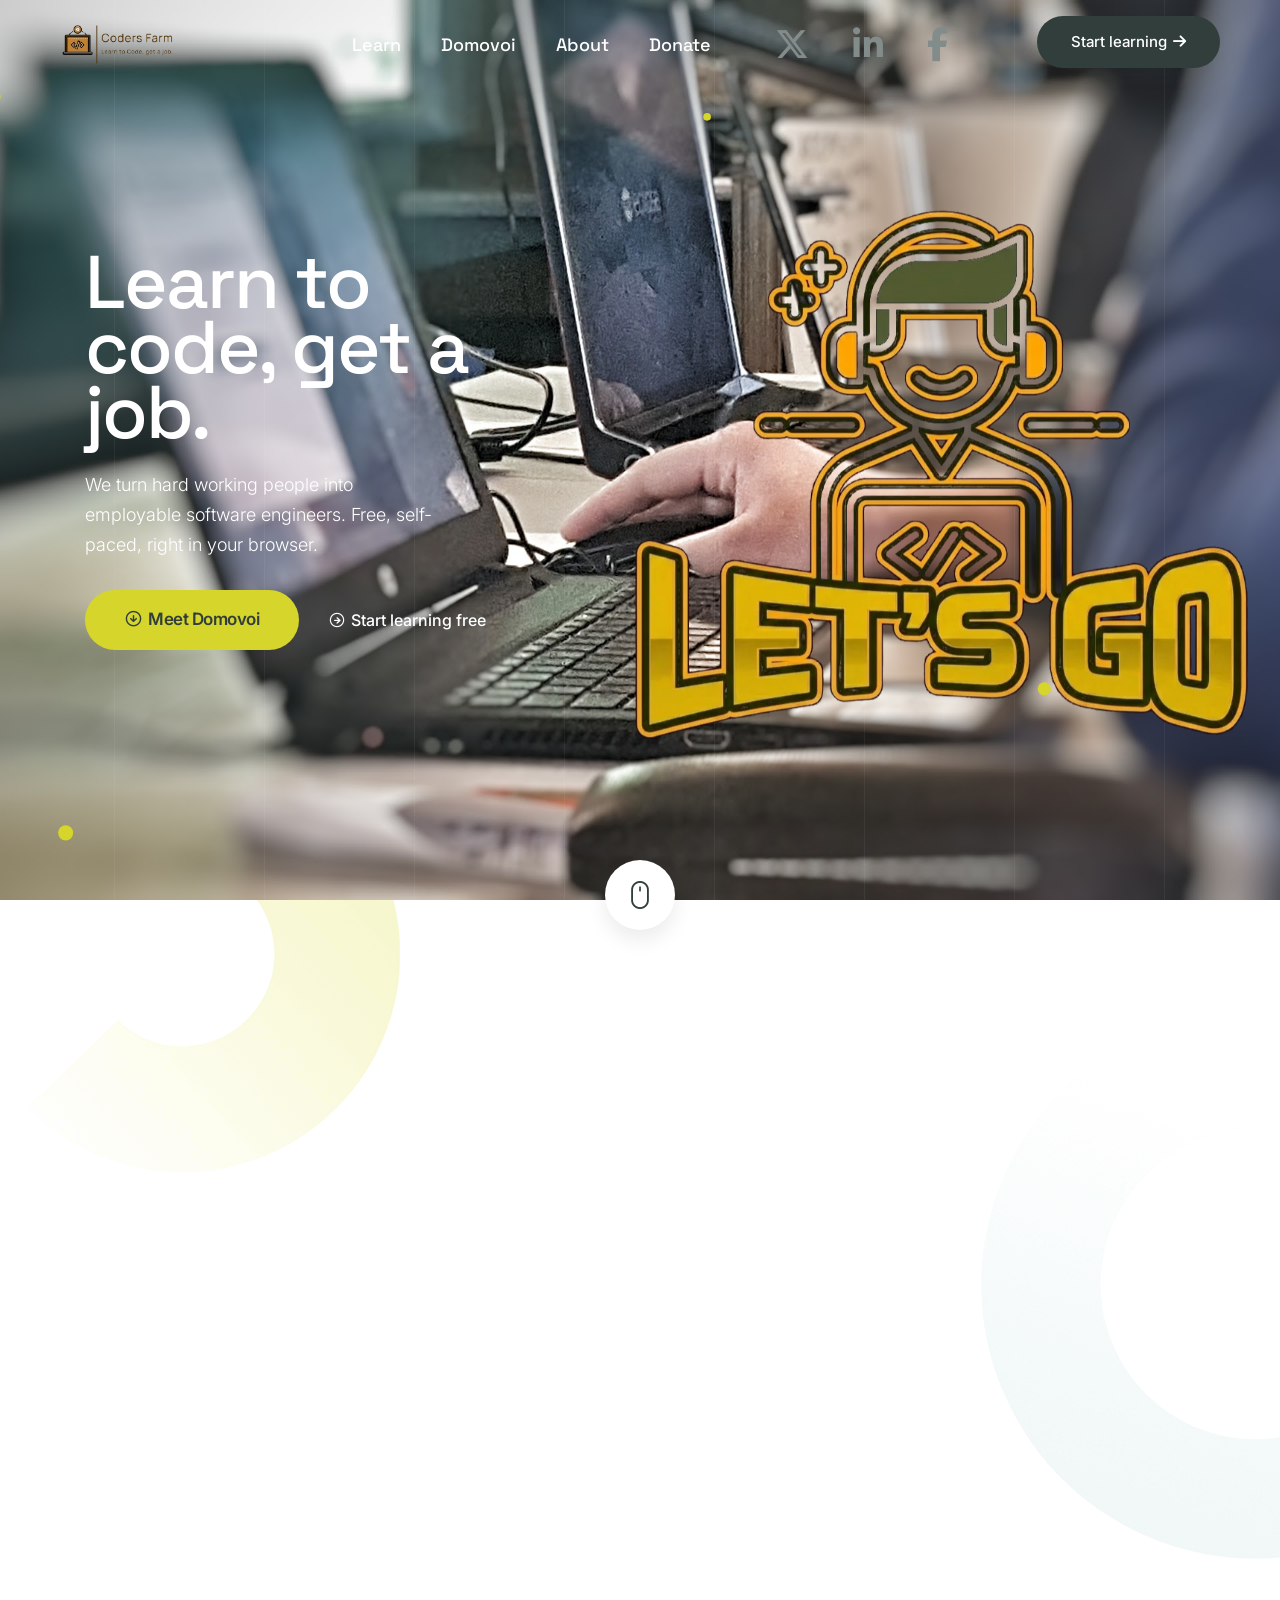
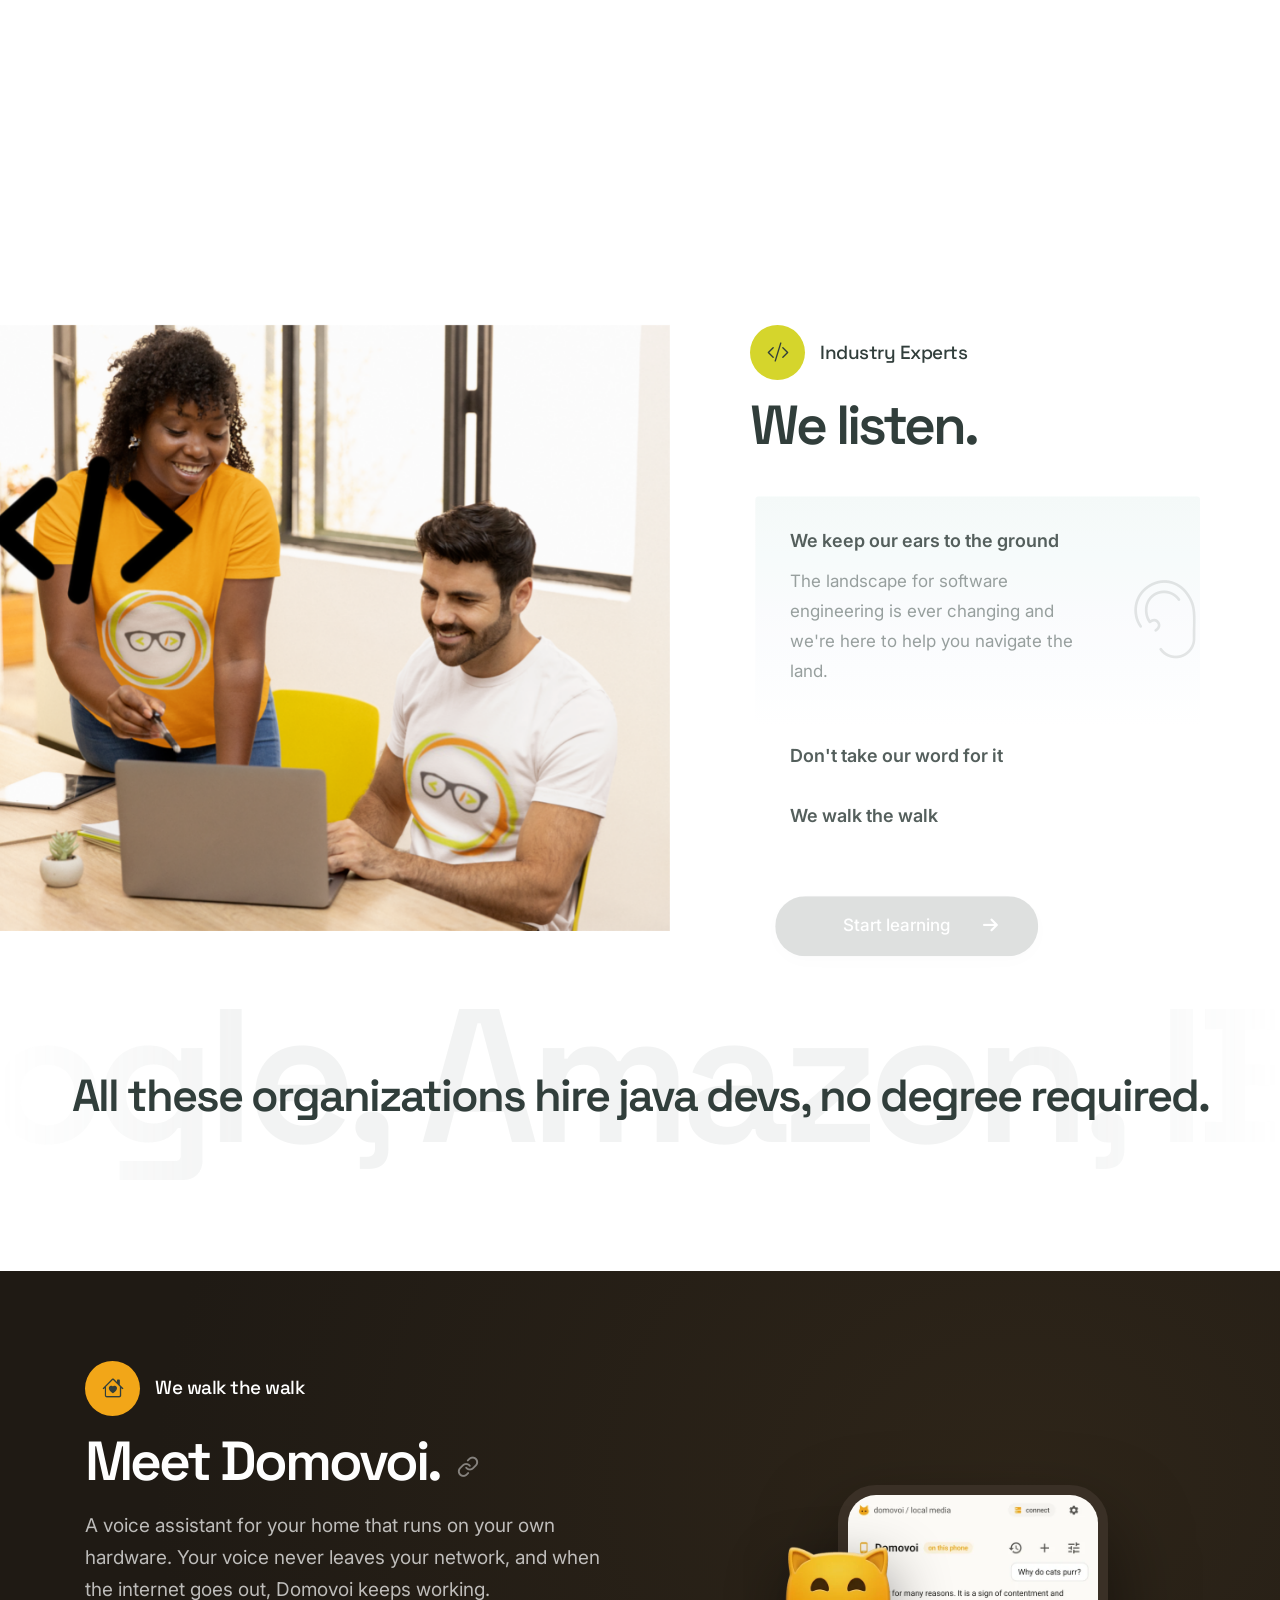
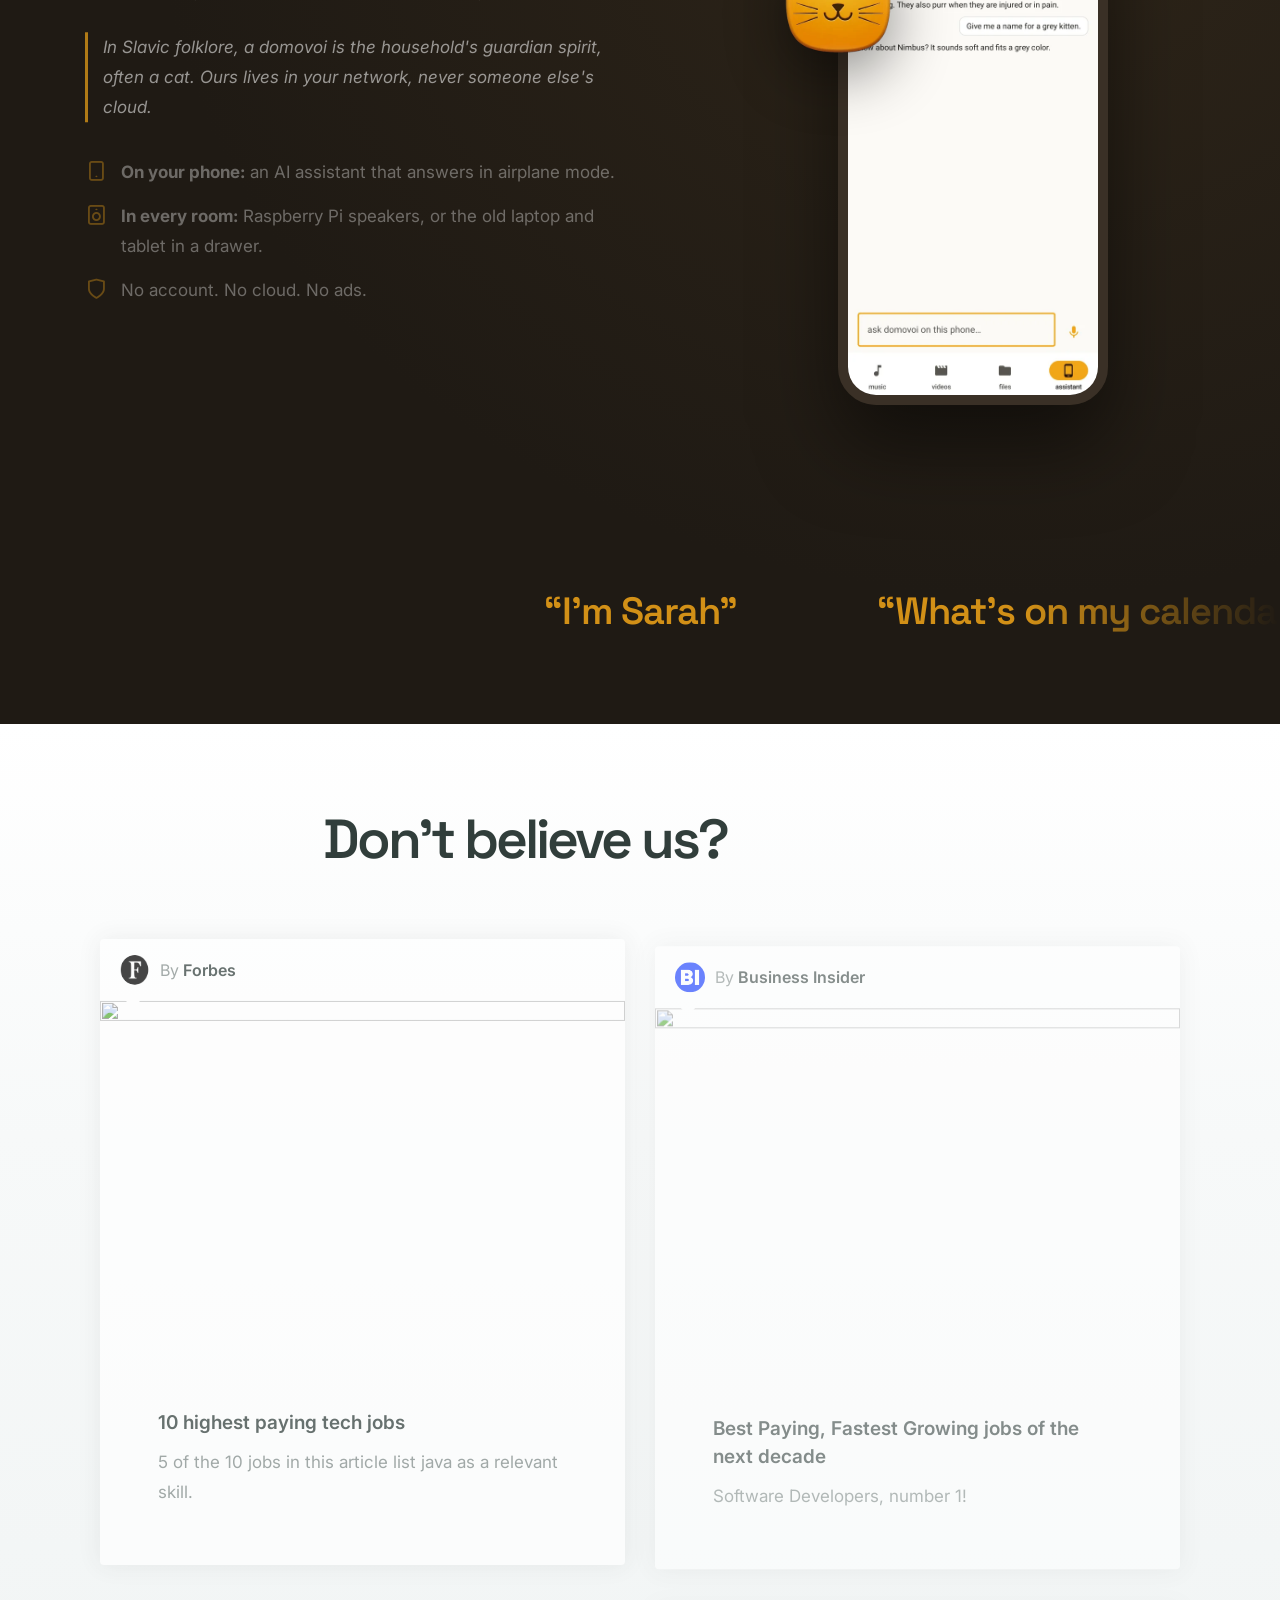
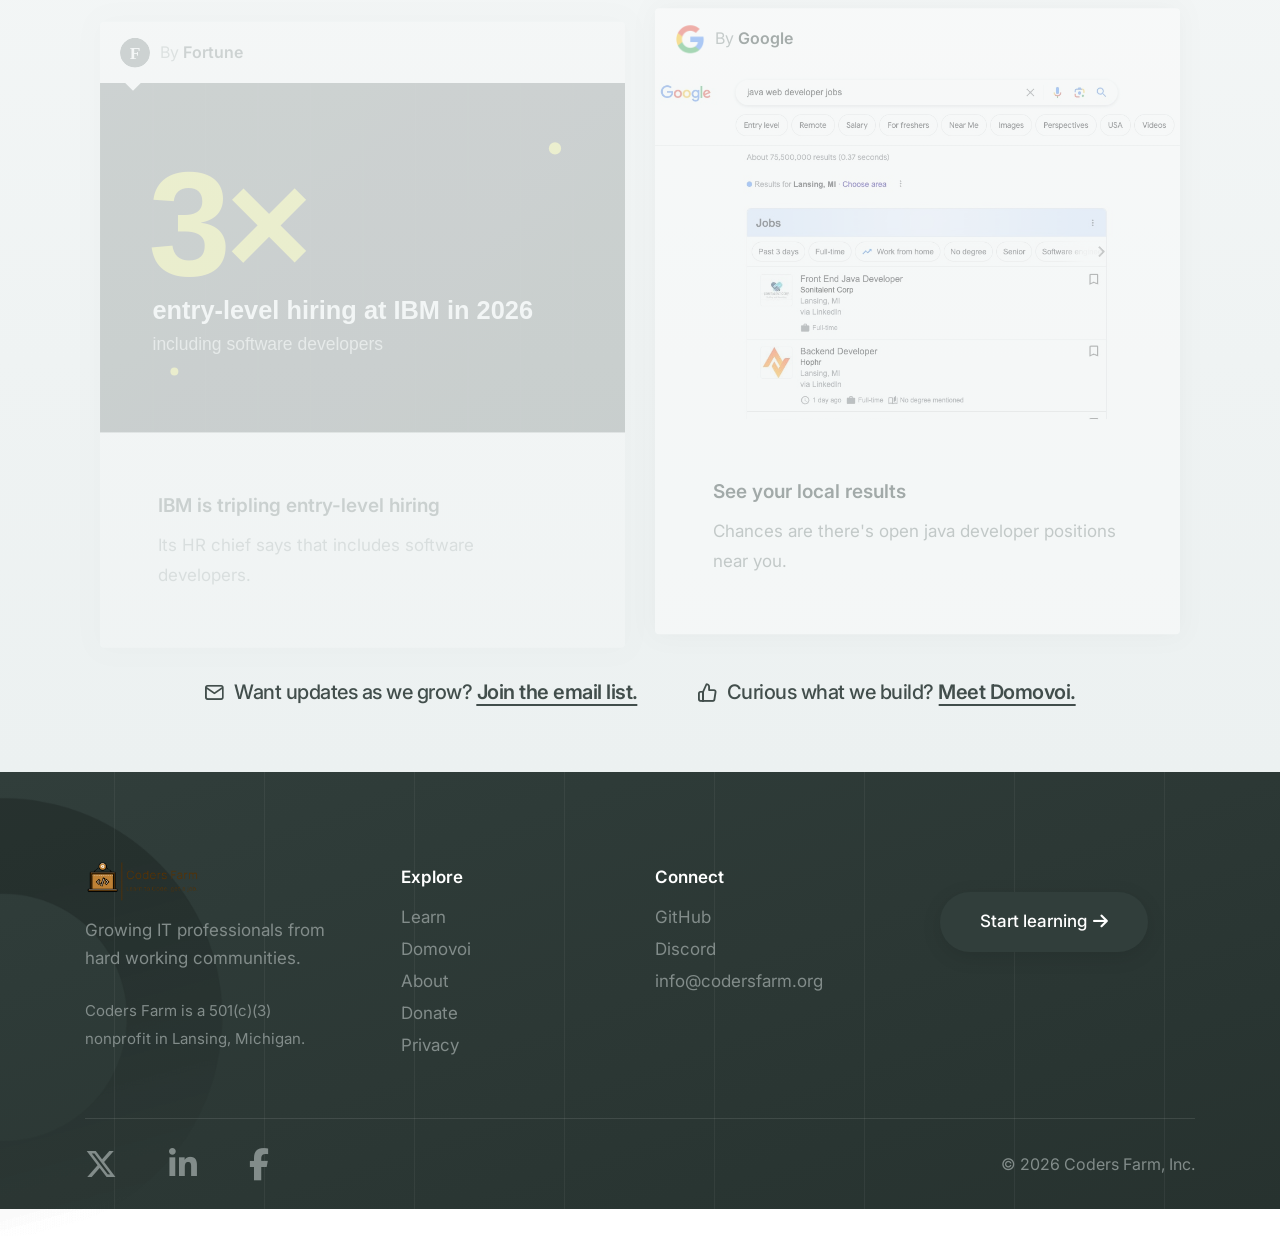
==== commit 4aee78c8: "Add /domovoi, /about and 404 pages, share tags and sitemap - /domovoi: download page for v1.0.0-rc1 " ====
--- a/index.html
+++ b/index.html
@@ -7,6 +7,18 @@
         <meta name="author" content="Coders Farm">
         <meta name="viewport" content="width=device-width,initial-scale=1.0" />
         <meta name="description" content="Free, self-paced coding lessons from a Lansing, Michigan nonprofit. Learn web development and Java in your browser, no account needed.">
+        <link rel="canonical" href="https://codersfarm.org/">
+        <meta property="og:type" content="website">
+        <meta property="og:site_name" content="Coders Farm">
+        <meta property="og:url" content="https://codersfarm.org/">
+        <meta property="og:title" content="Coders Farm: learn to code, get a job">
+        <meta property="og:description" content="Free, self-paced coding lessons from a Lansing, Michigan nonprofit. Learn web development and Java in your browser, no account needed.">
+        <meta property="og:image" content="https://codersfarm.org/images/og-coders-farm.jpg">
+        <meta property="og:image:width" content="1200">
+        <meta property="og:image:height" content="630">
+        <meta property="og:image:alt" content="Coders Farm: Learn to code, get a job. Free, self-paced lessons from a Lansing, Michigan nonprofit.">
+        <meta name="twitter:card" content="summary_large_image">
+        <meta name="twitter:site" content="@coders_farm">
         <!-- favicon icon -->
         <link rel="shortcut icon" href="images/cropped-codersfarm.png">
         <link rel="apple-touch-icon" href="images/apple-touch-icon-57x57.png">
@@ -23,6 +35,26 @@
         <link rel="stylesheet" href="css/elearning.css" />
         <link rel="stylesheet" href="css/site.css" />
         <script src="js/site.js"></script>
+        <script type="application/ld+json">
+        {
+            "@context": "https://schema.org",
+            "@type": "Organization",
+            "name": "Coders Farm, Inc.",
+            "alternateName": "Coders Farm",
+            "url": "https://codersfarm.org/",
+            "logo": "https://codersfarm.org/images/press/coders-farm-logo-wide.png",
+            "email": "info@codersfarm.org",
+            "nonprofitStatus": "Nonprofit501c3",
+            "taxID": "99-3749437",
+            "address": { "@type": "PostalAddress", "addressLocality": "Lansing", "addressRegion": "MI", "addressCountry": "US" },
+            "sameAs": [
+                "https://x.com/coders_farm",
+                "https://www.linkedin.com/company/7802043/",
+                "https://www.facebook.com/codersfarm",
+                "https://github.com/coders-farm-official"
+            ]
+        }
+        </script>
     </head>
     <body data-mobile-nav-trigger-alignment="right" data-mobile-nav-style="modern" data-mobile-nav-bg-color="#313e3b">
         <!-- start header -->
@@ -47,7 +79,8 @@
                         <div class="collapse navbar-collapse" id="navbarNav"> 
                             <ul class="navbar-nav alt-font">
                                 <li class="nav-item"><a href="https://learn.codersfarm.org" class="nav-link">Learn</a></li>
-                                <li class="nav-item"><a href="#domovoi" class="nav-link smooth-link">Domovoi</a></li>
+                                <li class="nav-item"><a href="/domovoi/" class="nav-link">Domovoi</a></li>
+                                <li class="nav-item"><a href="/about/" class="nav-link">About</a></li>
                                 <li class="nav-item"><a href="https://donate.codersfarm.org" class="nav-link">Donate</a></li>
                                 <li class="nav-item">
                                     &nbsp;&nbsp;&nbsp;&nbsp;&nbsp;
@@ -361,10 +394,9 @@
                             <li><i class="feather icon-feather-shield"></i><span>No account. No cloud. No ads.</span></li>
                         </ul>
                         <div>
-                            <!-- becomes "Meet Domovoi" (/domovoi) and the Google Play badge once those are live -->
-                            <a href="https://github.com/coders-farm-official/domovoi" target="_blank" class="btn btn-large btn-rounded btn-switch-text btn-domovoi fw-600 me-20px sm-me-10px mb-15px">
+                            <a href="/domovoi/" class="btn btn-large btn-rounded btn-switch-text btn-domovoi fw-600 me-20px sm-me-10px mb-15px">
                                 <span>
-                                    <span class="btn-double-text" data-text="Free and open source">See it on GitHub</span>
+                                    <span class="btn-double-text" data-text="Free download">Meet Domovoi</span>
                                     <span><i class="fa-solid fa-arrow-right"></i></span>
                                 </span>
                             </a>
@@ -547,14 +579,14 @@
                     </div>
                     <!-- end footer column -->
                     <!-- start footer column -->
-                    <!-- add About here when that page ships; point Domovoi at /domovoi once it exists -->
                     <div class="col-lg-3 col-md-4 col-sm-6 ps-4 last-paragraph-no-margin md-mb-40px xs-mb-30px">
                         <span class="fs-17 fw-600 d-block text-white mb-10px">Explore</span>
                         <ul>
                             <li><a href="https://learn.codersfarm.org">Learn</a></li>
-                            <li><a href="/#domovoi">Domovoi</a></li>
+                            <li><a href="/domovoi/">Domovoi</a></li>
+                            <li><a href="/about/">About</a></li>
                             <li><a href="https://donate.codersfarm.org">Donate</a></li>
-                            <li><a href="/privacy">Privacy</a></li>
+                            <li><a href="/privacy/">Privacy</a></li>
                         </ul>
                     </div>
                     <!-- end footer column -->
--- a/css/site.css
+++ b/css/site.css
@@ -42,6 +42,36 @@
     .domovoi-band .domovoi-says { font-size: 26px; }
 }
 
+/* /domovoi */
+.domovoi-band .domovoi-play-soon { display: inline-flex; align-items: center; gap: 10px; padding: 12px 22px; border: 1px dashed rgba(255, 255, 255, 0.35); border-radius: 50px; color: rgba(255, 255, 255, 0.7); font-size: 15px; }
+.domovoi-download { background: #FCFAF6; }
+.domovoi-download .download-card { height: 100%; padding: 35px; border-radius: 8px; background: #fff; box-shadow: 0 10px 40px rgba(31, 26, 20, 0.08); border-top: 4px solid #F2A618; }
+.domovoi-download .download-card.secondary { border-top-color: #d8cfc2; }
+.domovoi-download .download-card h3 { font-size: 24px; line-height: 32px; margin-bottom: 8px; }
+.domovoi-download .download-meta { font-size: 14px; color: #6b6259; margin: 15px 0 20px; }
+.domovoi-download .sha256 { display: block; font-family: Consolas, 'Courier New', monospace; font-size: 12px; line-height: 18px; word-break: break-all; color: #1F1A14; background: #f4efe7; padding: 8px 10px; border-radius: 4px; margin-top: 6px; }
+.domovoi-download .btn-domovoi { background-color: #F2A618; border-color: #F2A618; color: #1F1A14; }
+.domovoi-download .btn-domovoi:hover { background-color: #F9AD26; border-color: #F9AD26; color: #1F1A14; }
+.domovoi-download .btn-outline-domovoi { border: 2px solid #1F1A14; color: #1F1A14; background: transparent; }
+.domovoi-download .btn-outline-domovoi:hover { background: #1F1A14; color: #fff; }
+.domovoi-download .requirements li, .domovoi-lists li { margin-bottom: 10px; }
+.domovoi-screens figure { margin: 0 0 30px; }
+.domovoi-screens img { width: 100%; max-width: 240px; border: 8px solid #3a3026; border-radius: 30px; box-shadow: 0 25px 50px rgba(31, 26, 20, 0.25); }
+.domovoi-screens figcaption { margin-top: 15px; font-size: 15px; line-height: 22px; color: #1F1A14; }
+.domovoi-lists ul { list-style: none; padding: 0; }
+.domovoi-lists li { display: flex; gap: 12px; align-items: flex-start; }
+.domovoi-lists li i { font-size: 20px; line-height: 28px; flex: none; }
+.domovoi-lists .does i { color: #2EA043; }
+.domovoi-lists .doesnt i { color: #b5492f; }
+
+/* placeholders the owner fills in before launch: visible on purpose, so they can't be missed */
+.owner-todo { border: 2px dashed #d5d52b; background: #fbfbe8; color: #313e3b; padding: 14px 18px; border-radius: 6px; font-size: 15px; }
+
+/* /about */
+.press-kit li { margin-bottom: 10px; }
+.about-promise { border-left: 4px solid var(--base-color); padding: 20px 25px; background: #f7f8f5; }
+.press-kit .boilerplate { border-left: 4px solid var(--base-color); padding: 18px 22px; background: #f7f8f5; }
+
 /* /privacy */
 .policy h2 { font-size: 30px; line-height: 38px; margin: 50px 0 15px; }
 .policy h3 { font-size: 21px; line-height: 30px; margin: 30px 0 10px; }
@@ -50,3 +80,8 @@
 .policy li::marker { color: var(--dark-gray); }
 .policy a { color: var(--dark-gray); text-decoration: underline; text-underline-offset: 3px; }
 .policy .short-version { border-left: 4px solid var(--base-color); padding: 20px 25px; background: #f7f8f5; }
+
+/* inner pages: room for the fixed header above the first section */
+.inner-page-top { padding-top: 170px; }
+@media (max-width: 991px) { .inner-page-top { padding-top: 140px; } }
+@media (max-width: 575px) { .inner-page-top { padding-top: 120px; } }
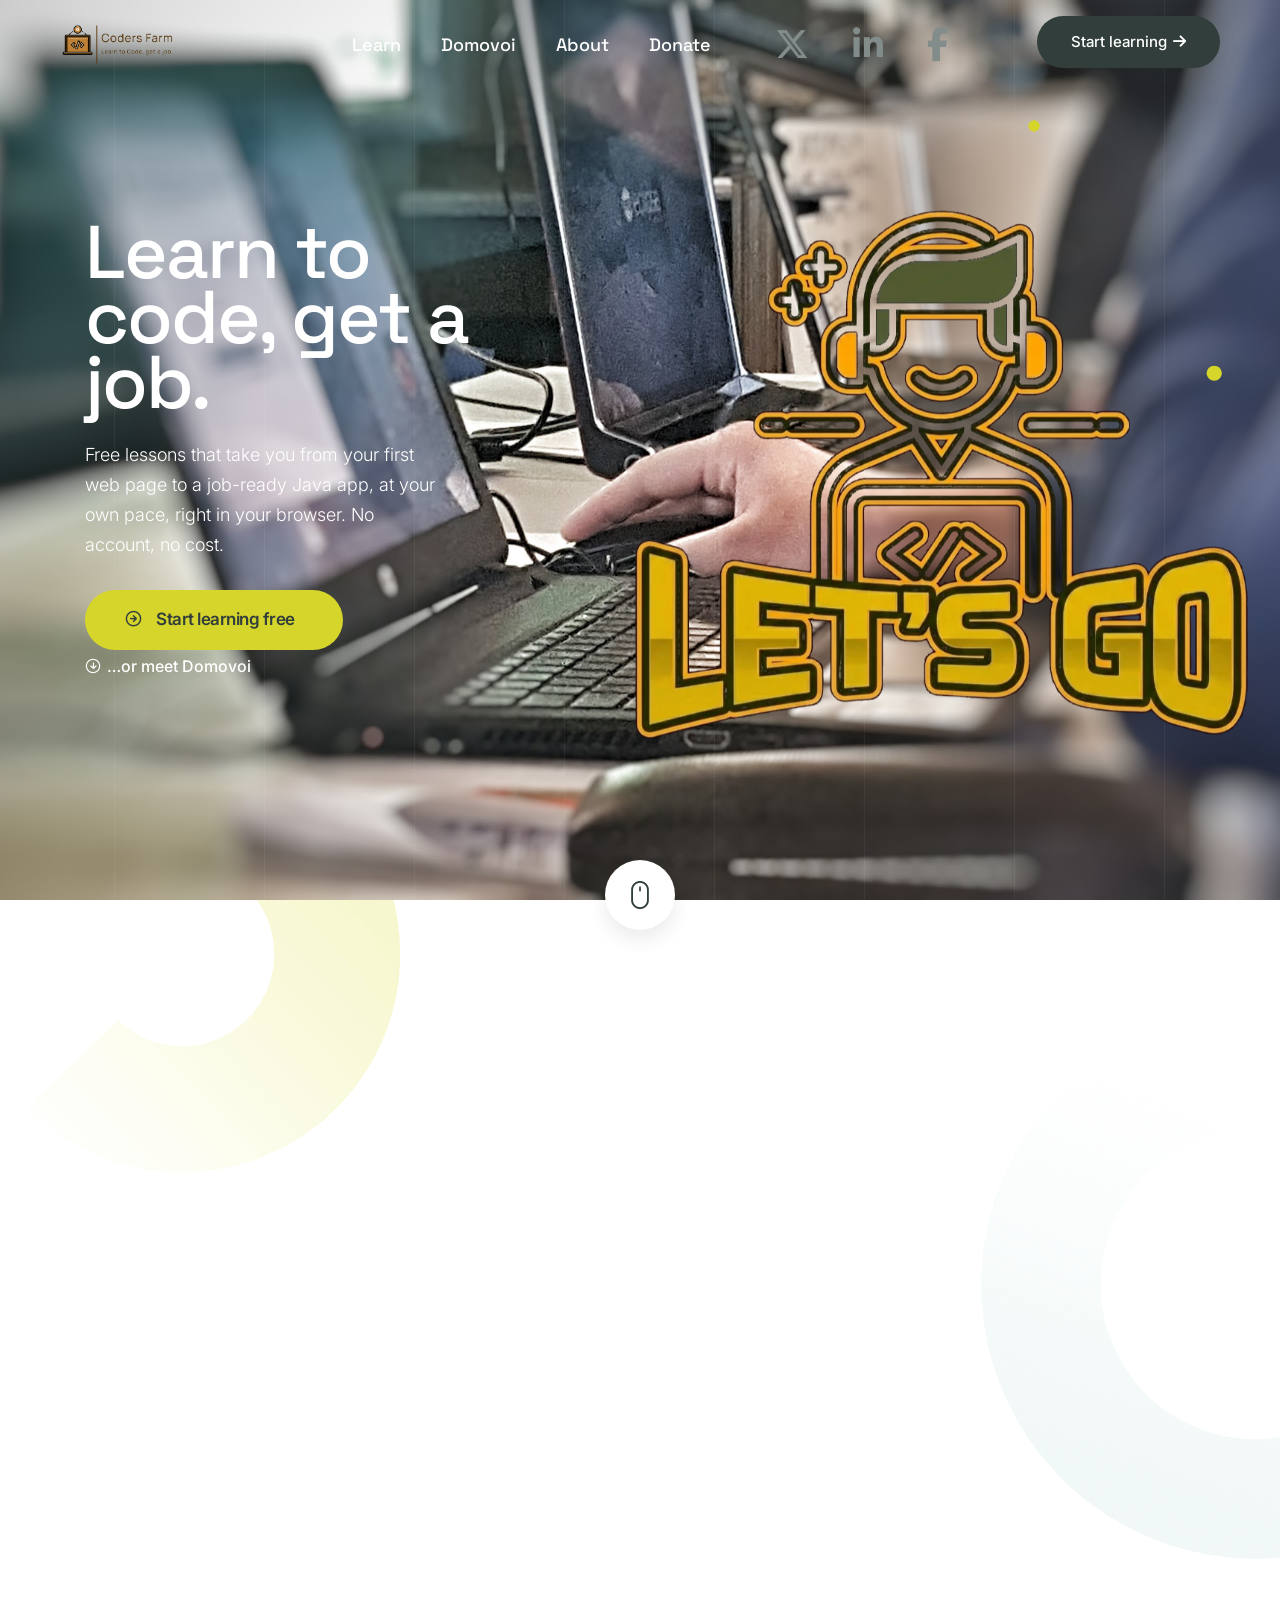
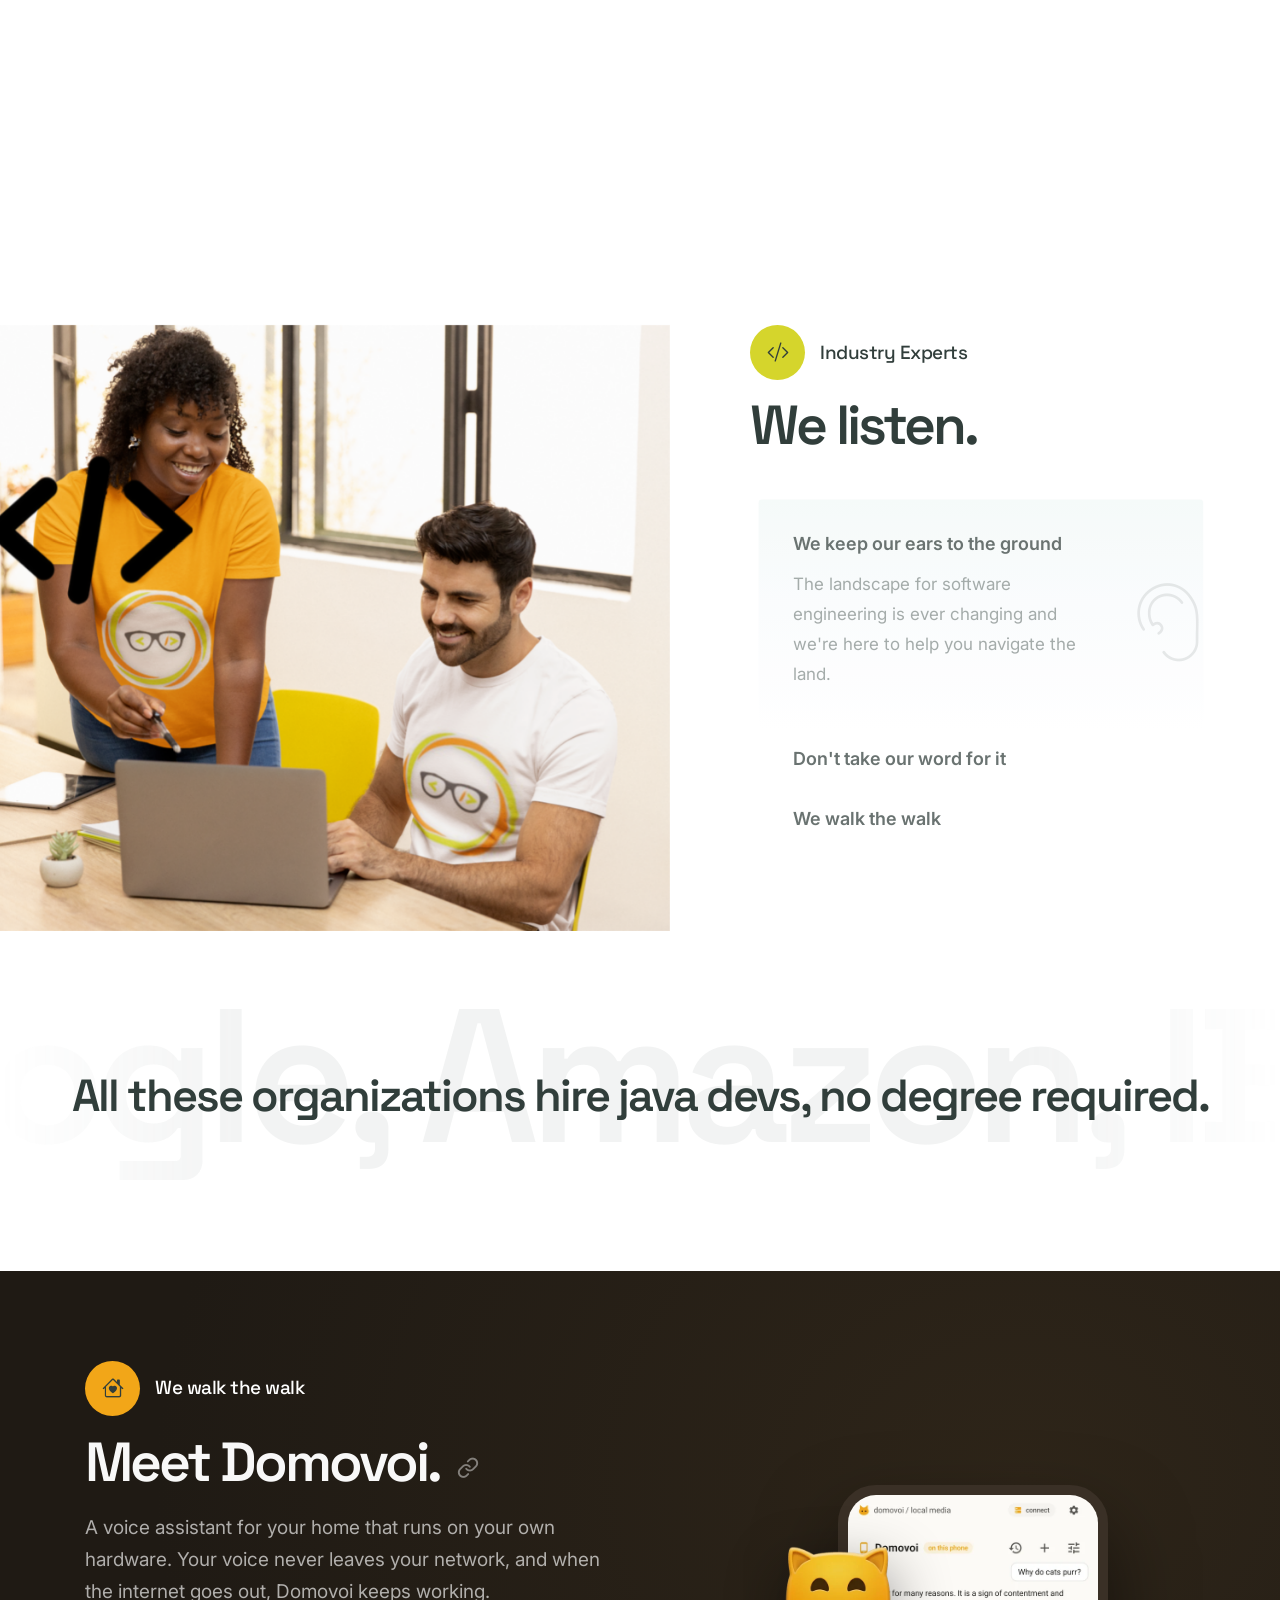
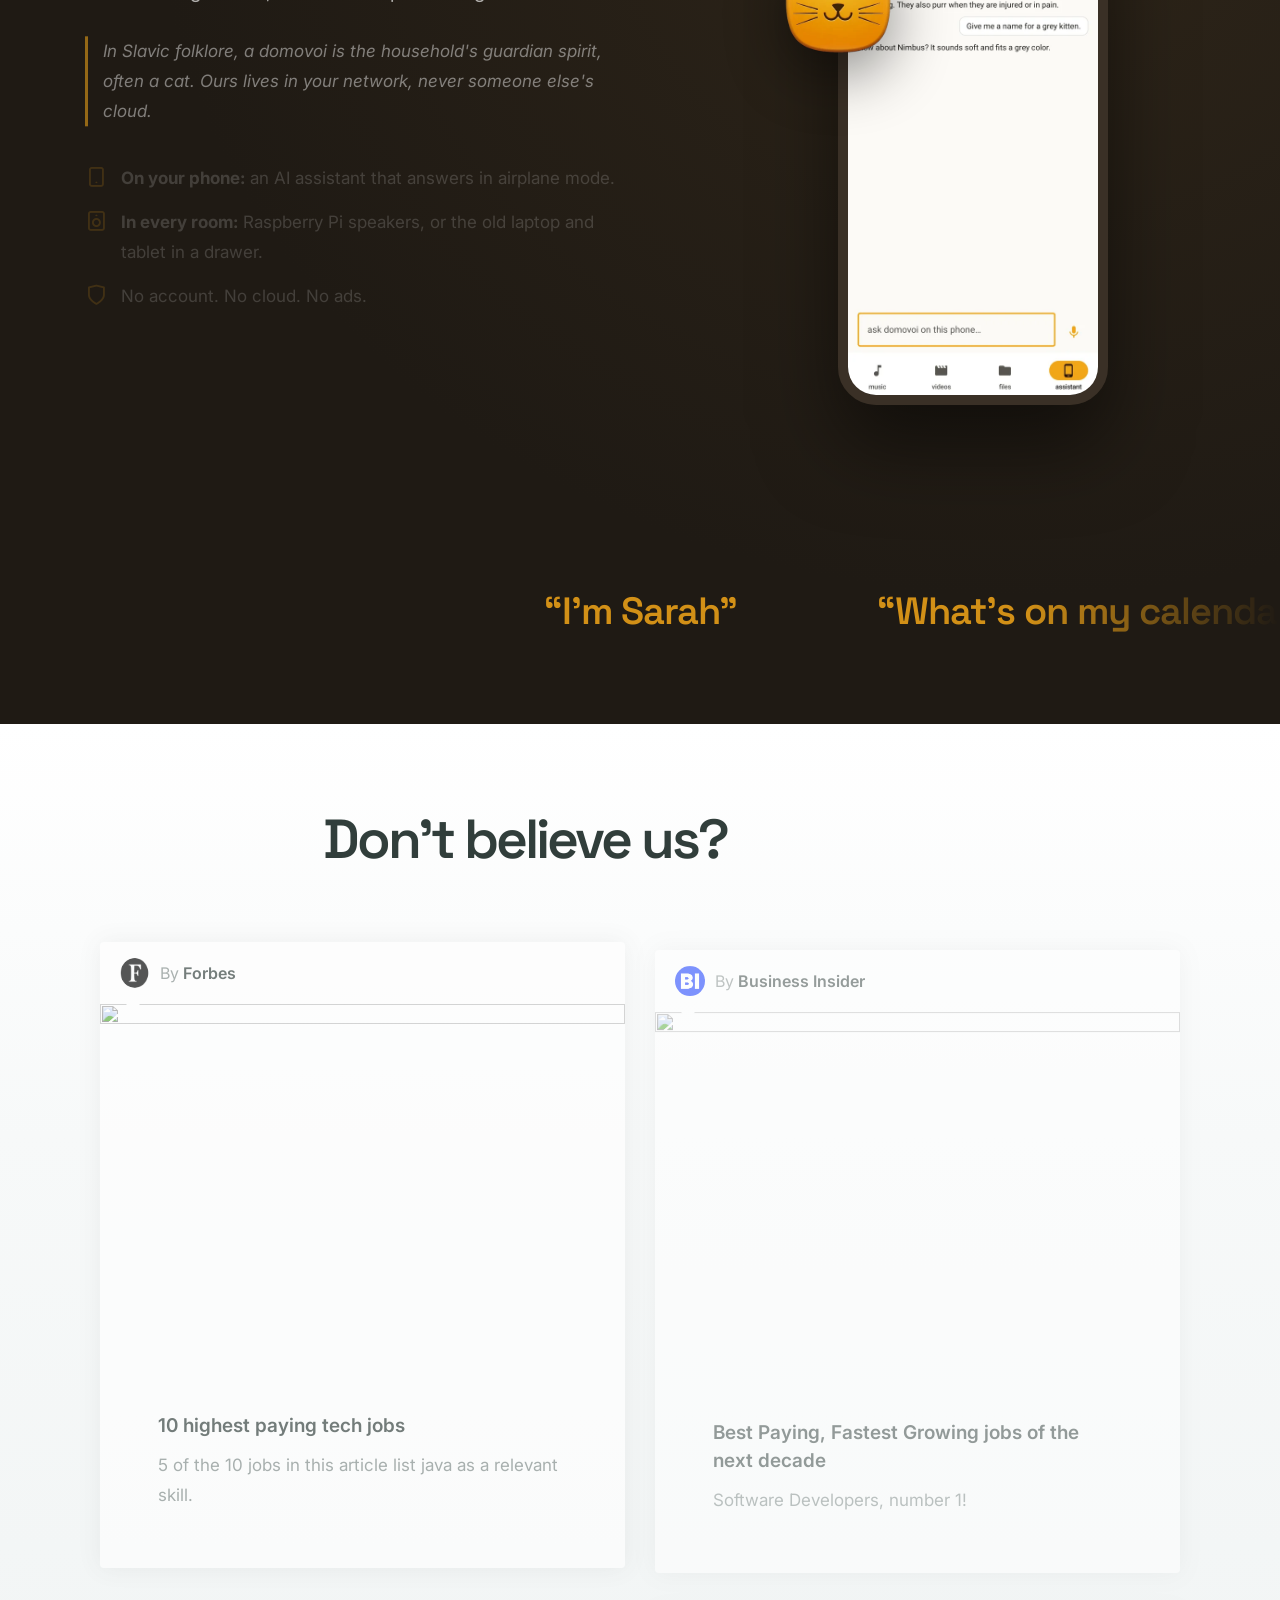
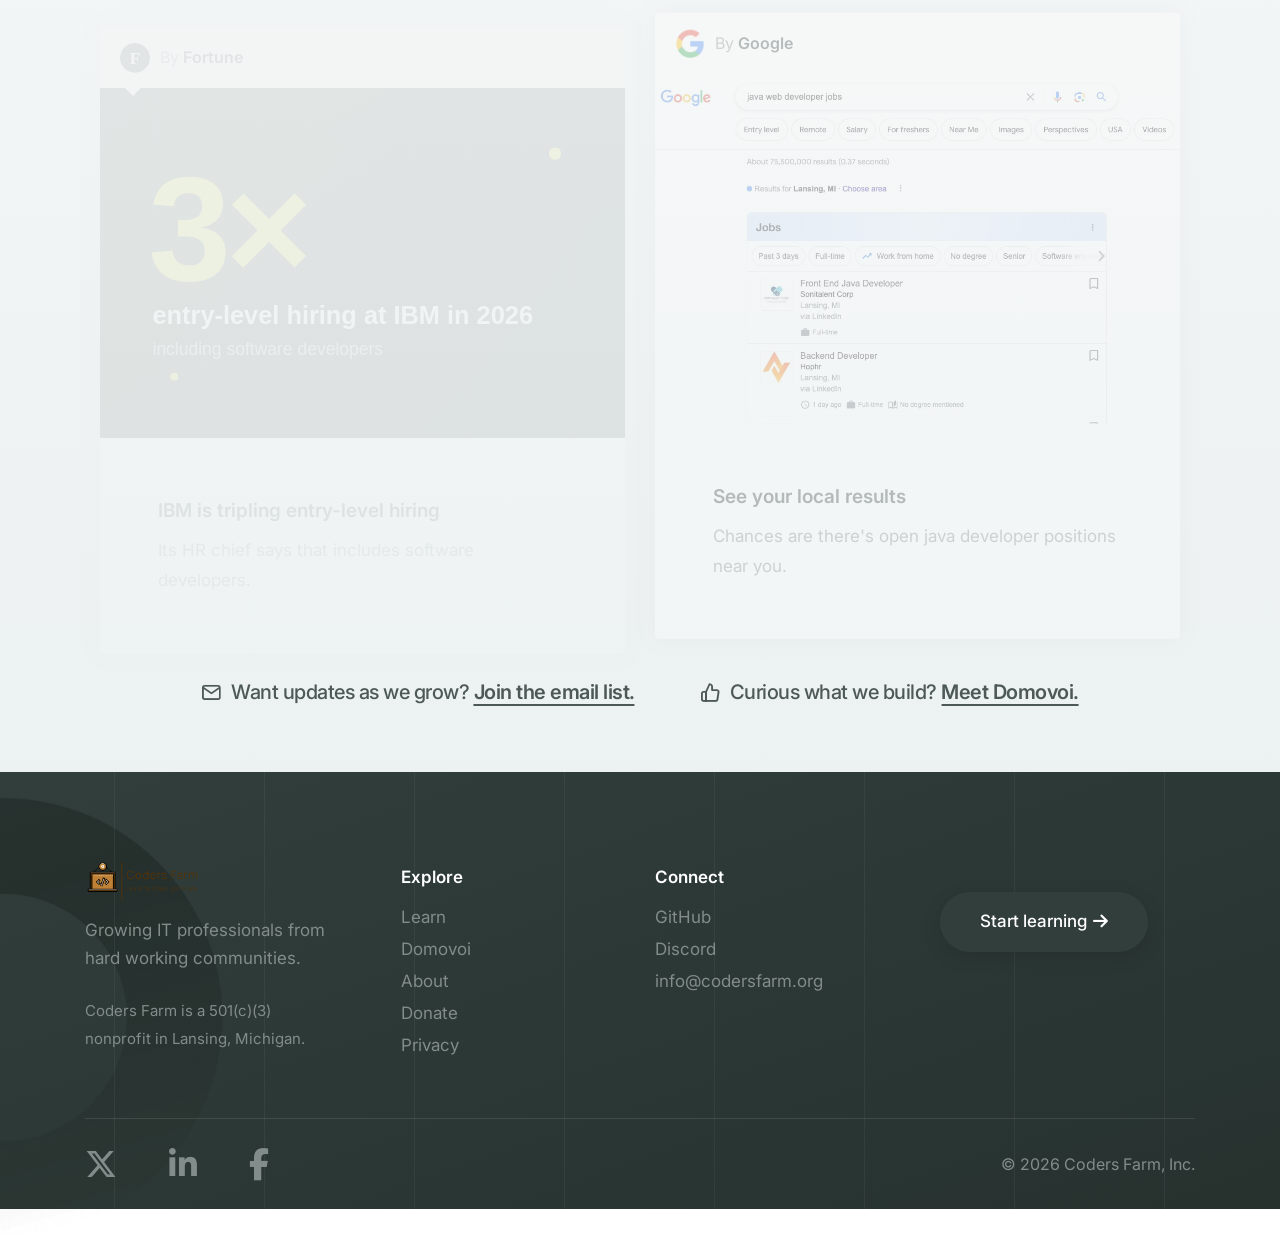
==== commit d847db71: "Hero: put learning first, "...or meet Domovoi" second - "Start learning free" is the green button ag" ====
--- a/index.html
+++ b/index.html
@@ -136,20 +136,20 @@
                     <div class="col-xl-5 col-lg-6 col-md-12 text-white text-center text-lg-start position-relative z-index-1 d-flex flex-column justify-content-center h-100 md-mt-50px md-mb-20px xs-mb-10px" data-anime='{ "el": "childs", "opacity": [0, 1], "rotateY": [90, 0], "rotateZ": [-10, 0], "translateY": [80, 0], "translateZ": [50, 0], "staggervalue": 200, "duration": 600, "delay": 100, "easing": "easeOutCirc" }'>
                         <span class="alt-font fs-75 lh-65 sm-fs-60 fw-500 mb-25px ls-minus-2px">Learn to code, get a job.</span>
                         <div class="mb-30px w-80 md-w-60 sm-w-100 d-block mx-auto mx-lg-0 overflow-hidden">
-                            <span class="fs-18 fw-300 d-inline-block">We turn hard working people into employable software engineers. Free, self-paced, right in your browser.</span>
+                            <span class="fs-18 fw-300 d-inline-block">Free lessons that take you from your first web page to a job-ready Java app, at your own pace, right in your browser. No account, no cost.</span>
                         </div>
                         <div class="overflow-hidden">
-                            <a href="#domovoi" class="btn btn-extra-large btn-base-color btn-rounded btn-switch-text fw-600 d-inline-block me-25px sm-me-10px align-middle left-icon smooth-link">
+                            <a href="https://learn.codersfarm.org" class="btn btn-extra-large btn-base-color btn-rounded btn-switch-text fw-600 d-inline-block me-25px sm-me-10px align-middle left-icon">
                                 <span>
-                                    <span><i class="feather icon-feather-arrow-down-circle"></i></span>
-                                    <span class="btn-double-text ls-minus-05px" data-text="Hey Domovoi!">Meet Domovoi</span>
+                                    <span><i class="feather icon-feather-arrow-right-circle"></i></span>
+                                    <span class="btn-double-text ls-minus-05px" data-text="No account needed!">Start learning free</span>
                                 </span>
                             </a>
-                            <a href="https://learn.codersfarm.org" class="btn btn-link btn-hover-animation-switch btn-extra-large text-white btn-icon-left">
+                            <a href="#domovoi" class="btn btn-link btn-hover-animation-switch btn-extra-large text-white btn-icon-left smooth-link hero-secondary-link">
                                 <span>
-                                    <span class="btn-text">Start learning free</span>
-                                    <span class="btn-icon"><i class="feather icon-feather-arrow-right-circle"></i></span>
-                                    <span class="btn-icon"><i class="feather icon-feather-arrow-right-circle"></i></span>
+                                    <span class="btn-text">&hellip;or meet Domovoi</span>
+                                    <span class="btn-icon"><i class="feather icon-feather-arrow-down-circle"></i></span>
+                                    <span class="btn-icon"><i class="feather icon-feather-arrow-down-circle"></i></span>
                                 </span>
                             </a>
                         </div>
--- a/css/site.css
+++ b/css/site.css
@@ -85,3 +85,6 @@
 .inner-page-top { padding-top: 170px; }
 @media (max-width: 991px) { .inner-page-top { padding-top: 140px; } }
 @media (max-width: 575px) { .inner-page-top { padding-top: 120px; } }
+
+/* hero: room between the green button and "...or meet Domovoi" when they stack */
+@media (max-width: 991px) { .hero-secondary-link { margin-top: 12px; } }
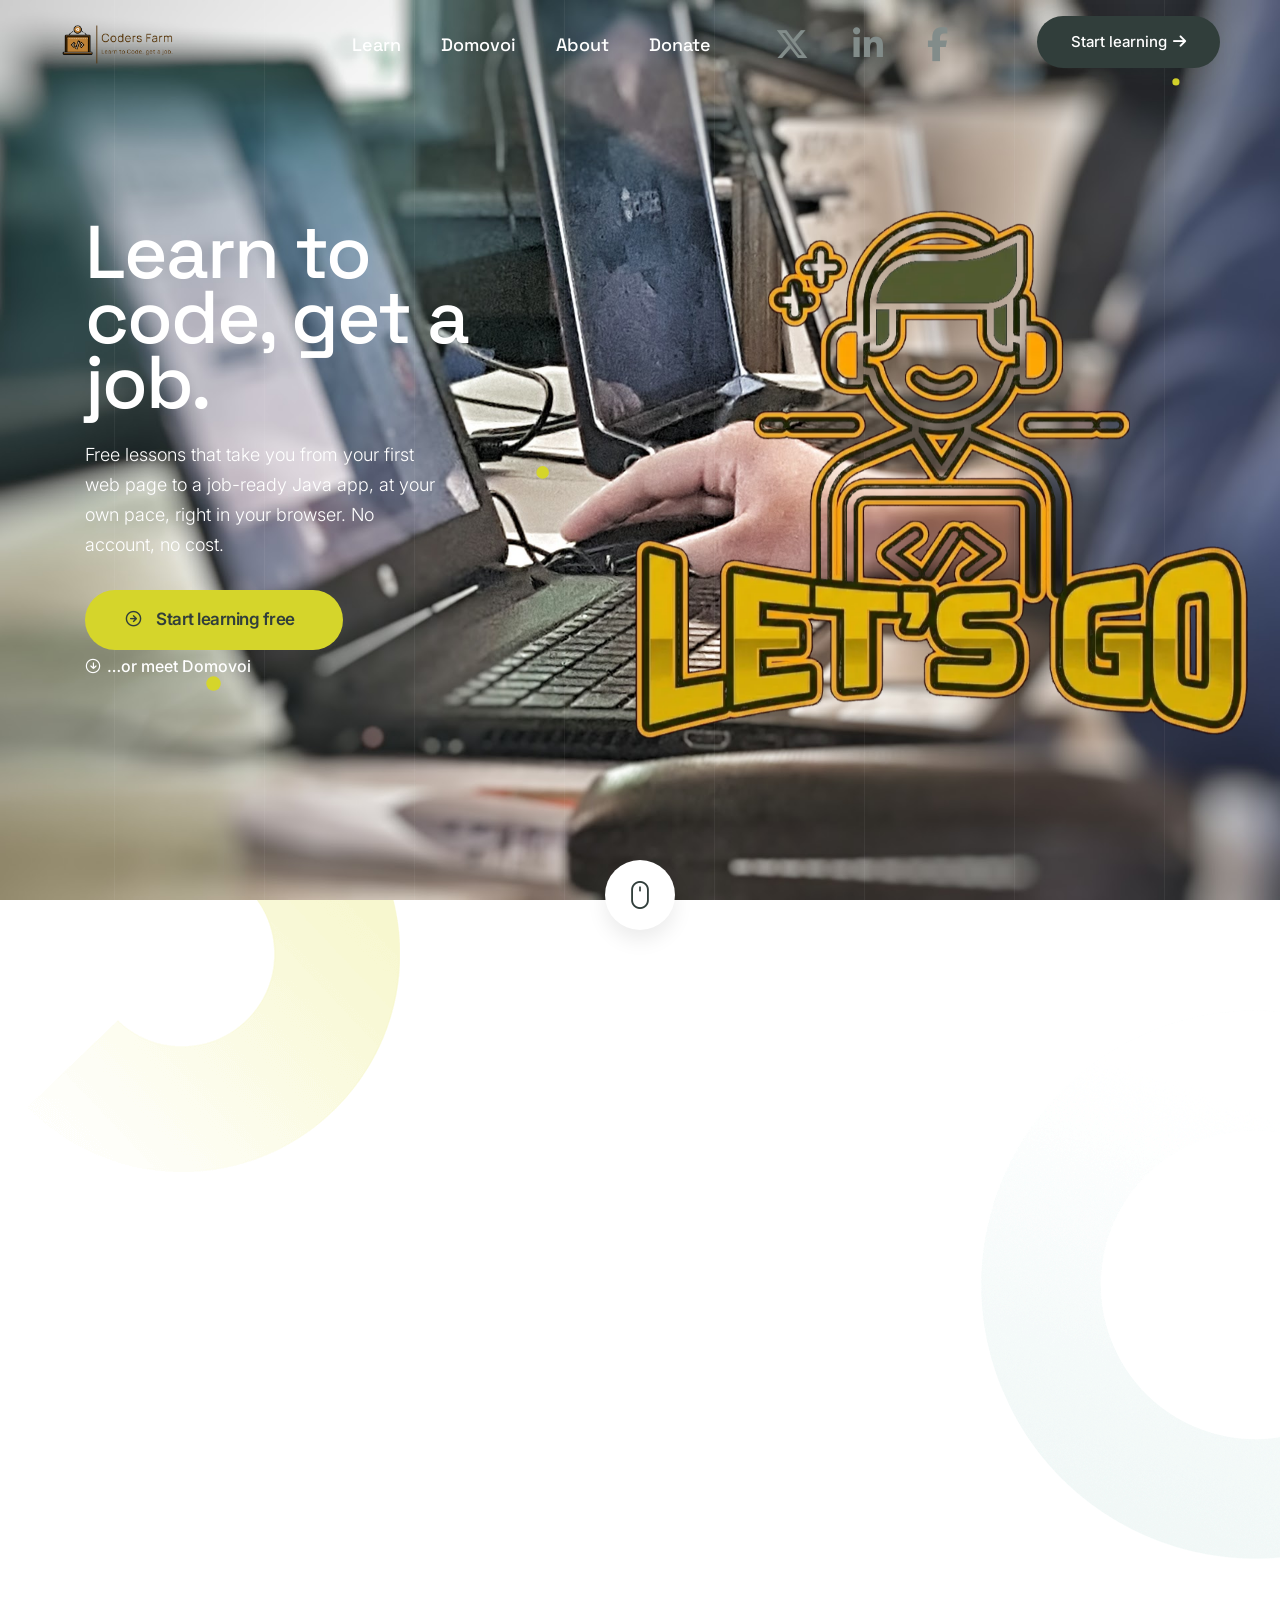
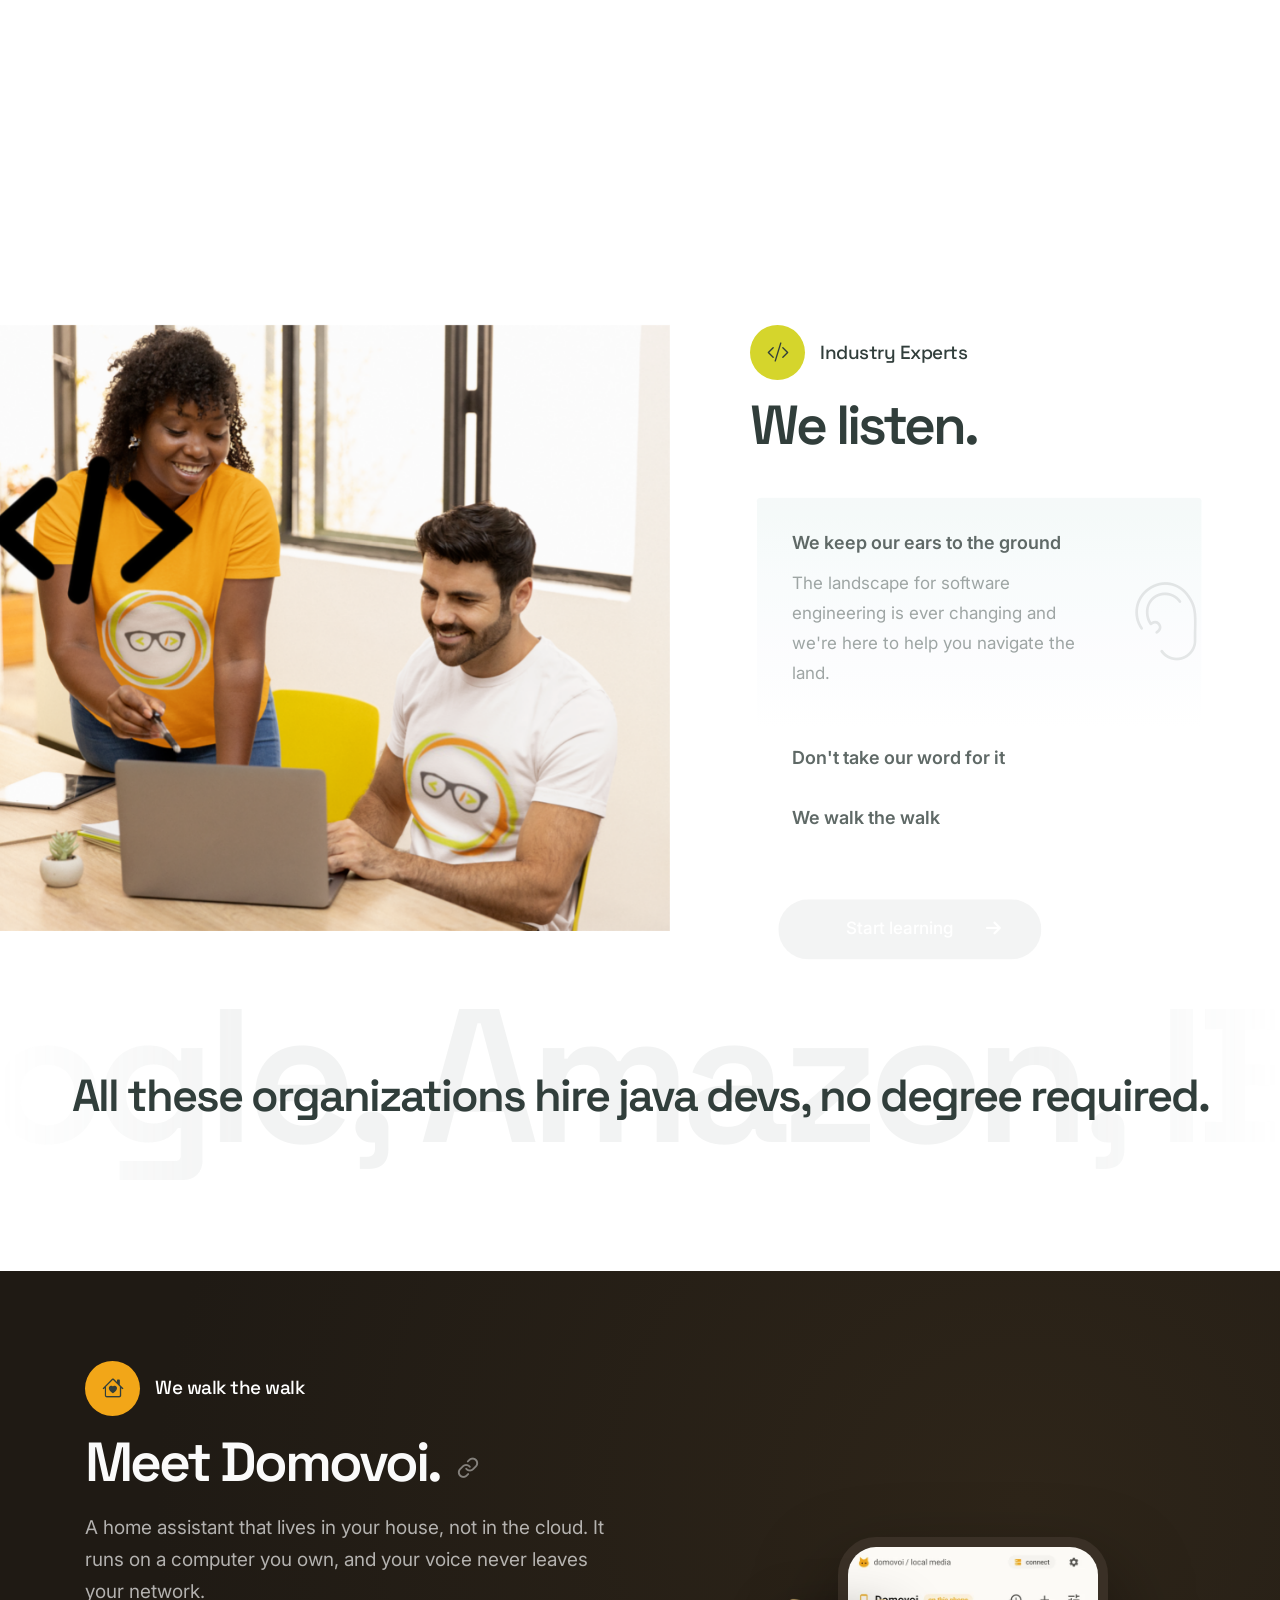
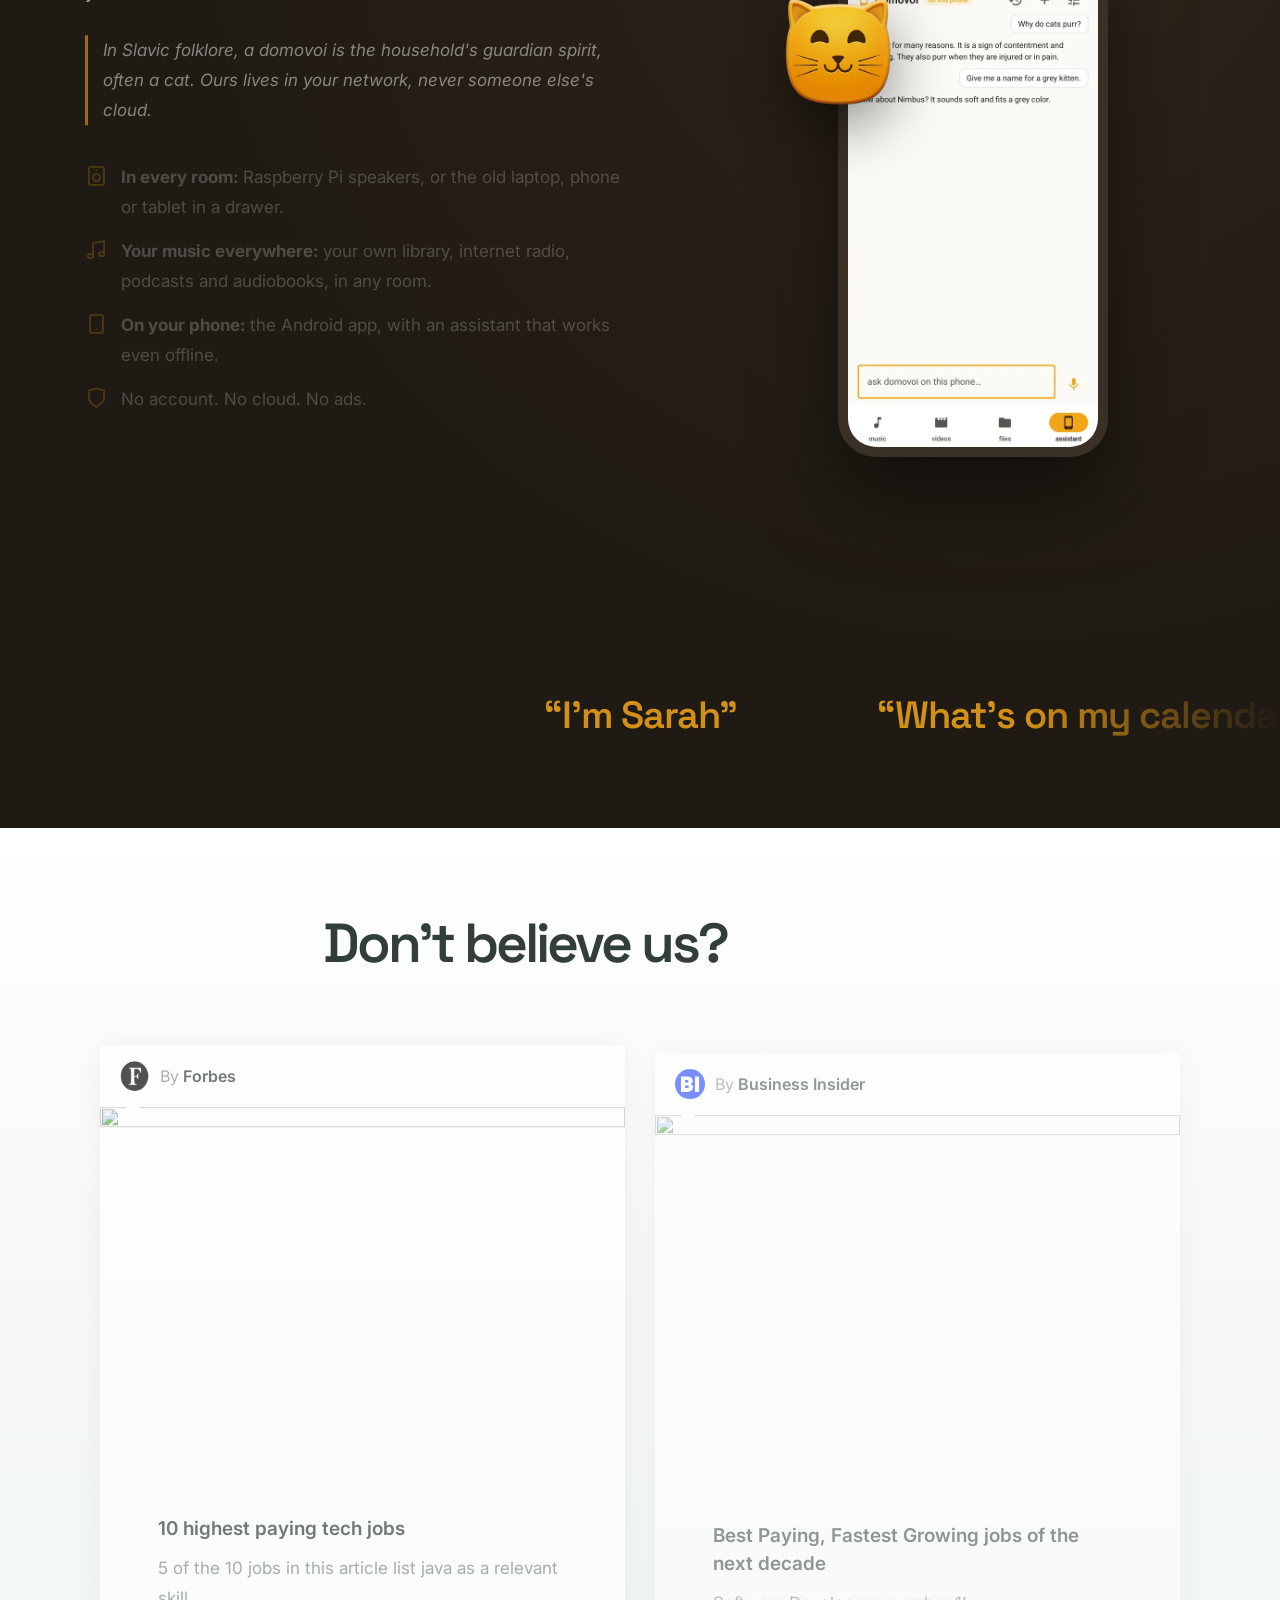
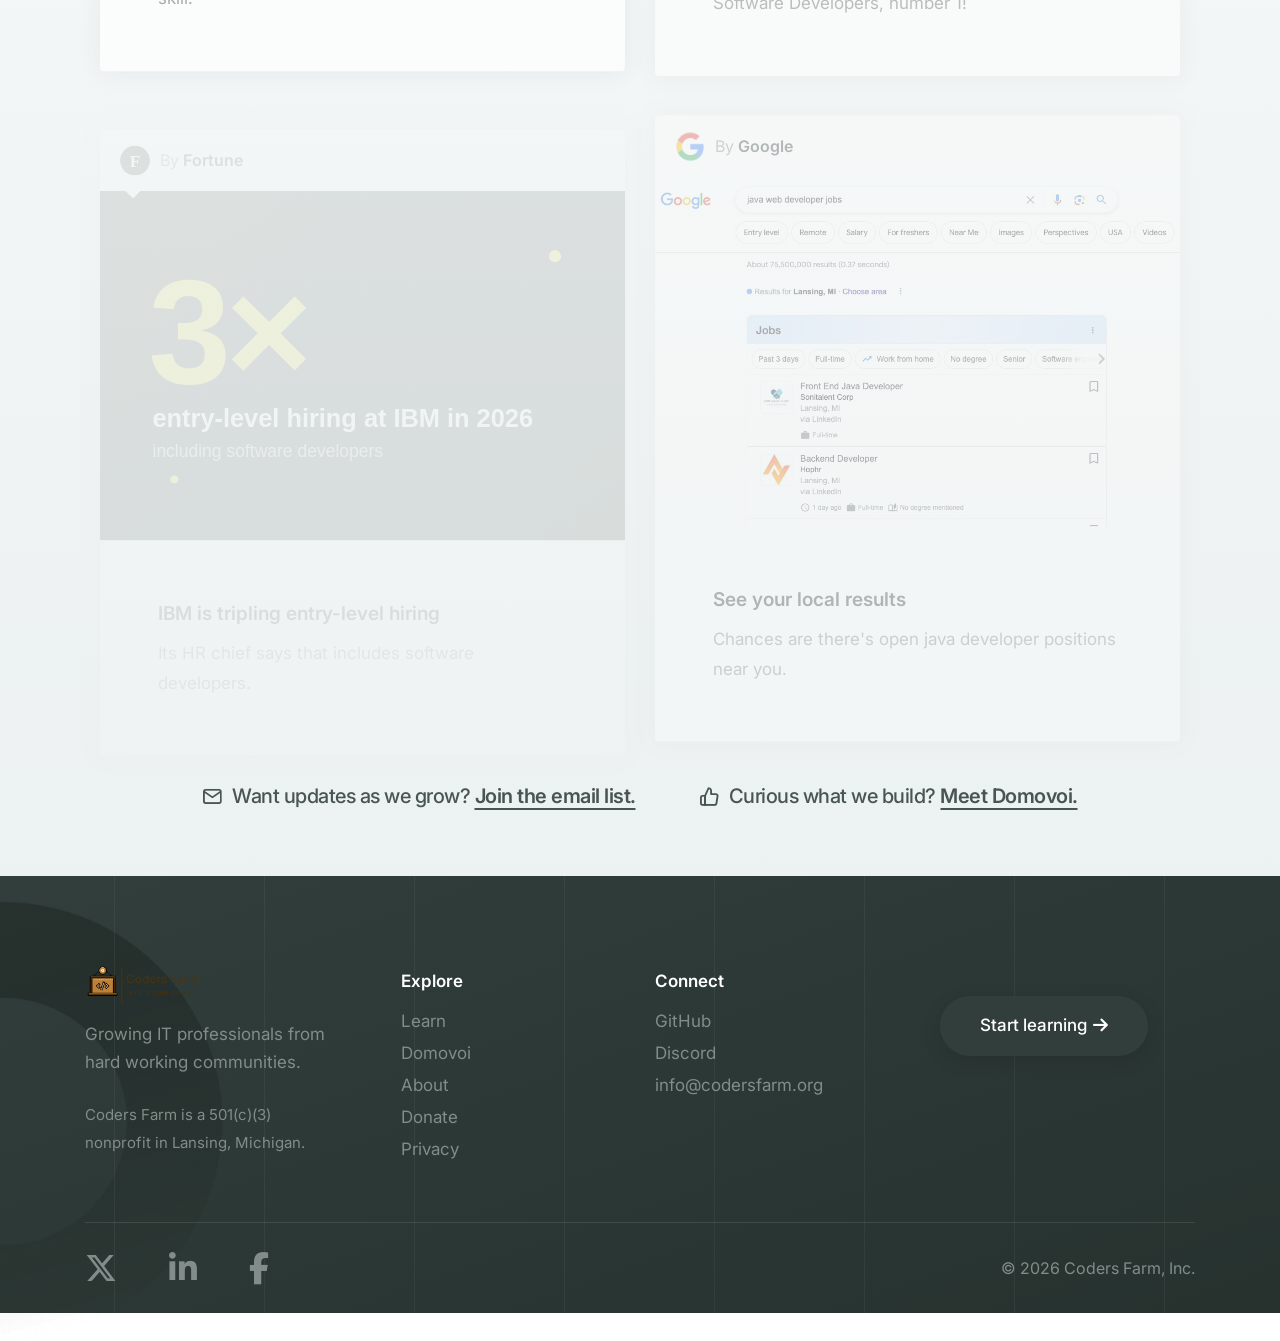
==== commit ac3dfbcf: "Domovoi: lead with the home, keep links current, mark 1.3.0 TODOs - /domovoi: new hero ("A home assi" ====
--- a/index.html
+++ b/index.html
@@ -386,23 +386,24 @@
                             </div>
                         </div>
                         <h2 class="alt-font fw-600 ls-minus-3px mb-20px">Meet Domovoi. <a href="#domovoi" class="domovoi-permalink" data-copy-link title="Copy a link to this section" aria-label="Copy a link to this section"><i class="feather icon-feather-link"></i></a></h2>
-                        <p class="fs-19 lh-32 mb-20px">A voice assistant for your home that runs on your own hardware. Your voice never leaves your network, and when the internet goes out, Domovoi keeps working.</p>
+                        <p class="fs-19 lh-32 mb-20px">A home assistant that lives in your house, not in the cloud. It runs on a computer you own, and your voice never leaves your network.</p>
                         <p class="domovoi-folklore">In Slavic folklore, a domovoi is the household's guardian spirit, often a cat. Ours lives in your network, never someone else's cloud.</p>
                         <ul class="domovoi-points">
-                            <li><i class="feather icon-feather-smartphone"></i><span><strong>On your phone:</strong> an AI assistant that answers in airplane mode.</span></li>
-                            <li><i class="feather icon-feather-speaker"></i><span><strong>In every room:</strong> Raspberry Pi speakers, or the old laptop and tablet in a drawer.</span></li>
+                            <li><i class="feather icon-feather-speaker"></i><span><strong>In every room:</strong> Raspberry Pi speakers, or the old laptop, phone or tablet in a drawer.</span></li>
+                            <li><i class="feather icon-feather-music"></i><span><strong>Your music everywhere:</strong> your own library, internet radio, podcasts and audiobooks, in any room.</span></li>
+                            <li><i class="feather icon-feather-smartphone"></i><span><strong>On your phone:</strong> the Android app, with an assistant that works even offline.</span></li>
                             <li><i class="feather icon-feather-shield"></i><span>No account. No cloud. No ads.</span></li>
                         </ul>
                         <div>
                             <a href="/domovoi/" class="btn btn-large btn-rounded btn-switch-text btn-domovoi fw-600 me-20px sm-me-10px mb-15px">
                                 <span>
-                                    <span class="btn-double-text" data-text="Free download">Meet Domovoi</span>
+                                    <span class="btn-double-text" data-text="Free and open source">Meet Domovoi</span>
                                     <span><i class="fa-solid fa-arrow-right"></i></span>
                                 </span>
                             </a>
-                            <a href="https://forms.gle/wbz194RhuLmJdg3D8" target="_blank" class="fw-600 text-decoration-line-bottom mb-15px d-inline-block">Tell me when it's ready</a>
-                        </div>
-                        <p class="domovoi-proof mt-15px mb-10px">Free and MIT licensed. 1,100+ commits and more than 9,000 automated tests since July 2026.</p>
+                            <a href="https://play.google.com/store/apps/details?id=com.domovoi.app" target="_blank" class="fw-600 text-decoration-line-bottom mb-15px d-inline-block">Get the Android app</a>
+                        </div>
+                        <p class="domovoi-proof mt-15px mb-10px">Free and MIT licensed, built in public since July 2026 with thousands of commits and automated tests.</p>
                         <p class="mb-0">Built with Python and Kotlin by the people who write our lessons. Want to build something like this? <a href="https://learn.codersfarm.org" class="fw-600 text-decoration-line-bottom">Start with lesson one.</a></p>
                     </div>
                     <div class="col-xl-5 offset-xl-1 col-lg-6 text-center">
--- a/css/site.css
+++ b/css/site.css
@@ -43,7 +43,9 @@
 }
 
 /* /domovoi */
-.domovoi-band .domovoi-play-soon { display: inline-flex; align-items: center; gap: 10px; padding: 12px 22px; border: 1px dashed rgba(255, 255, 255, 0.35); border-radius: 50px; color: rgba(255, 255, 255, 0.7); font-size: 15px; }
+.domovoi-band .btn-play-light { border: 2px solid rgba(255, 255, 255, 0.6); color: #fff; background: transparent; }
+.domovoi-band .btn-play-light:hover { border-color: var(--domovoi-amber); color: var(--domovoi-amber); background: transparent; }
+.domovoi-intro .domovoi-intro-icon { font-size: 30px; color: #F2A618; }
 .domovoi-download { background: #FCFAF6; }
 .domovoi-download .download-card { height: 100%; padding: 35px; border-radius: 8px; background: #fff; box-shadow: 0 10px 40px rgba(31, 26, 20, 0.08); border-top: 4px solid #F2A618; }
 .domovoi-download .download-card.secondary { border-top-color: #d8cfc2; }
